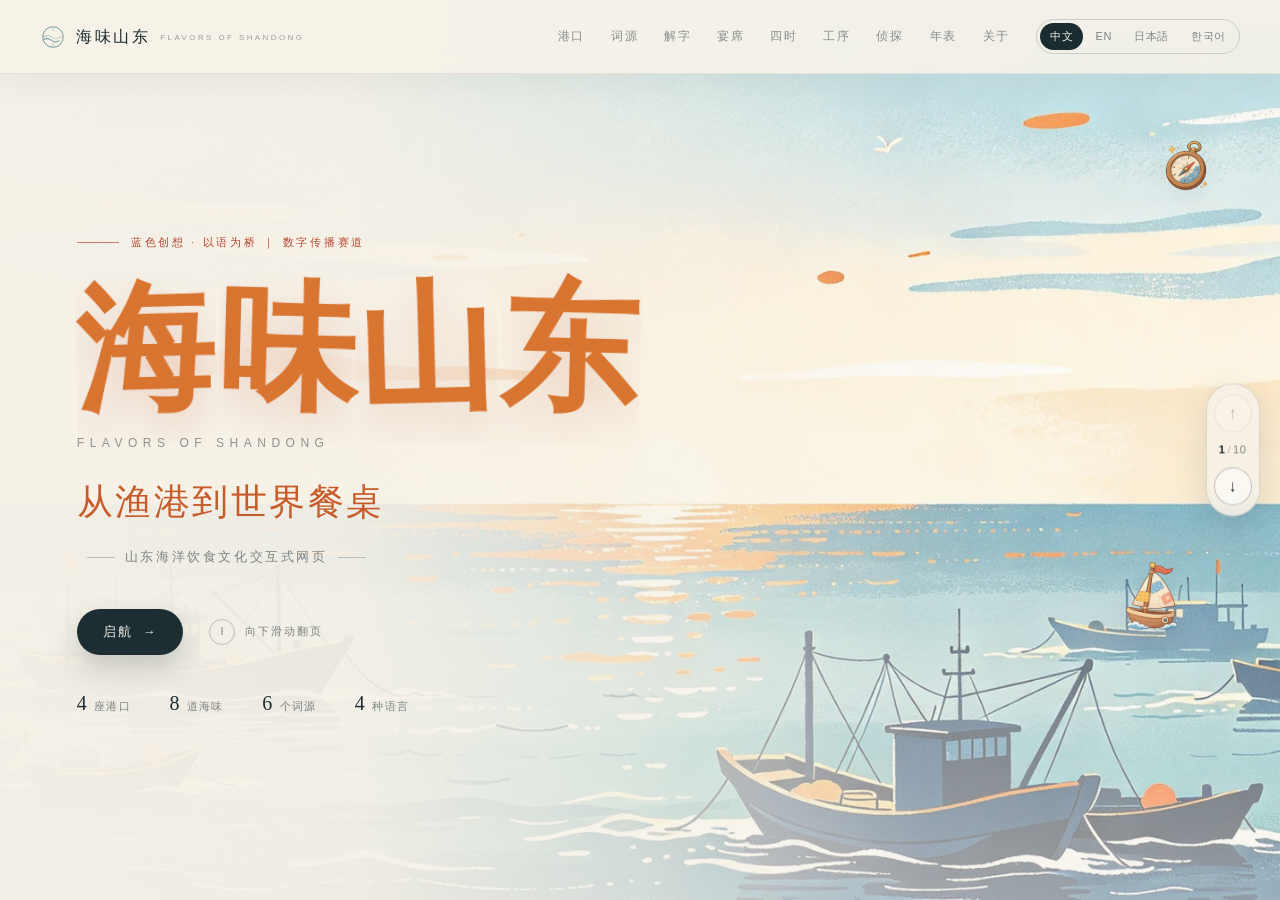
==== index.html @ 34a218e7 "v24：词源卡恢复翻面交互（移除详情弹窗）" ====
﻿<!DOCTYPE html>
<html lang="zh">
<head>
<meta charset="UTF-8">
<meta name="viewport" content="width=device-width, initial-scale=1.0">
<title>海味山东：从渔港到世界餐桌 · 蓝色创想</title>
<meta name="description" content="海味山东：从渔港到世界餐桌——山东海洋饮食文化的多语种交互叙事。蓝色创想·以语为桥 数字传播赛道作品。">
<meta name="theme-color" content="#f7f2e8">

<!-- ===== 社交分享卡片（OG） =====
     部署后把下面的占位网址（og:url / og:image / twitter:image / canonical）替换成实际网址（含 https://，结尾不要加斜杠）。
     可运行：powershell -ExecutionPolicy Bypass -File tools/set-site-url.ps1 https://你的域名
     未部署时保留占位符即可，不影响本地打开和页面运行。 -->
<meta property="og:type" content="website">
<meta property="og:site_name" content="海味山东 · 蓝色创想">
<meta property="og:title" content="海味山东：从渔港到世界餐桌">
<meta property="og:description" content="四座山东港口，八道山东海味，六个海边的词。以语为桥，点击翻页，听见同一片海在不同语言里的名字。">
<meta property="og:url" content="__SITE_URL__/">
<meta property="og:image" content="__SITE_URL__/preview/og-cover.jpg">
<meta property="og:image:type" content="image/jpeg">
<meta property="og:image:width" content="1200">
<meta property="og:image:height" content="630">
<meta property="og:image:alt" content="海味山东：从渔港到世界餐桌">
<meta property="og:locale" content="zh_CN">
<meta name="twitter:card" content="summary_large_image">
<meta name="twitter:title" content="海味山东：从渔港到世界餐桌">
<meta name="twitter:description" content="四座山东港口，八道山东海味，六个海边的词。以语为桥，点击翻页。">
<meta name="twitter:image" content="__SITE_URL__/preview/og-cover.jpg">
<link rel="canonical" href="__SITE_URL__/">

<link rel="icon" href="data:image/svg+xml,%3Csvg xmlns='http://www.w3.org/2000/svg' viewBox='0 0 64 64'%3E%3Crect width='64' height='64' rx='14' fill='%23071b26'/%3E%3Ccircle cx='32' cy='30' r='17' fill='none' stroke='%2379cfd6' stroke-width='1.5'/%3E%3Cpath d='M12 40c6-5 12-5 20 0s14 5 20 0' fill='none' stroke='%23e7f3f2' stroke-width='1.6'/%3E%3Ctext x='32' y='37' font-size='18' text-anchor='middle' fill='%23e7f3f2' font-family='serif'%3E海%3C/text%3E%3C/svg%3E">
<link rel="stylesheet" href="css/base.css">
<link rel="stylesheet" href="css/sections.css">
<link rel="stylesheet" href="css/deck.css">
<link rel="stylesheet" href="css/art.css">
<link rel="stylesheet" href="css/v10.css">
<link rel="stylesheet" href="css/v11.css">
<link rel="stylesheet" href="css/v12.css">
<link rel="stylesheet" href="css/v13.css">
<link rel="stylesheet" href="css/v14.css">
<link rel="stylesheet" href="css/v15.css">
<link rel="stylesheet" href="css/v19.css">
<link rel="stylesheet" href="css/v23.css">
</head>
<body class="deck">

<noscript><style>#bootLoader{display:none}</style></noscript>
<div class="boot-loader" id="bootLoader" role="status" aria-live="polite">
  <div class="boot-inner">
    <svg class="boot-mark" viewBox="0 0 48 48" aria-hidden="true">
      <circle cx="24" cy="24" r="19" fill="none" stroke="currentColor" stroke-width="1.2"/>
      <path d="M6 30c5-4 9-4 15 0s10 4 15 0" fill="none" stroke="currentColor" stroke-width="1.4"/>
      <path d="M6 24c5-4 9-4 15 0s10 4 15 0" fill="none" stroke="currentColor" stroke-width="1" opacity=".55"/>
      <path d="M24 8v5M24 35v5M8 24h5M35 24h5" stroke="currentColor" stroke-width="1" opacity=".6"/>
    </svg>
    <p class="boot-title">海味山东</p>
    <p class="boot-sub" data-i18n="loading">正在加载…</p>
    <div class="boot-bar"><i></i></div>
  </div>
</div>

<noscript>
  <div style="position:fixed;left:0;right:0;bottom:0;z-index:99999;padding:14px 20px;background:#0a2233;color:#e7f3f2;font:14px/1.6 sans-serif;text-align:center;">
    本作品含交互内容，请启用浏览器 JavaScript 后刷新页面。（海味山东 · 蓝色创想）
  </div>
</noscript>

<div class="grain" aria-hidden="true"></div>
<div class="progress"><i id="progressBar"></i></div>

<!-- v10：右侧翻页键 -->
<div class="pager" id="pager" aria-label="翻页">
  <button type="button" class="pager-btn" id="pgPrev" aria-label="上一页">↑</button>
  <span class="pager-num"><b id="pgNow">1</b><i>/</i><span id="pgTotal">10</span></span>
  <button type="button" class="pager-btn" id="pgNext" aria-label="下一页">↓</button>
</div>

<header class="nav" id="nav">
  <a class="nav-brand" href="#home" aria-label="海味山东">
    <svg class="nav-mark" viewBox="0 0 48 48" aria-hidden="true">
      <circle cx="24" cy="24" r="19" fill="none" stroke="currentColor" stroke-width="1.2"/>
      <path d="M6 30c5-4 9-4 15 0s10 4 15 0" fill="none" stroke="currentColor" stroke-width="1.4"/>
      <path d="M6 24c5-4 9-4 15 0s10 4 15 0" fill="none" stroke="currentColor" stroke-width="1" opacity=".55"/>
      <path d="M24 8v5M24 35v5M8 24h5M35 24h5" stroke="currentColor" stroke-width="1" opacity=".6"/>
    </svg>
    <span class="nav-brand-cn">海味山东</span>
    <span class="nav-brand-en">FLAVORS OF SHANDONG</span>
  </a>

  <nav class="nav-links" aria-label="章节导航">
    <a href="#ports" data-i18n="nav_ports"></a>
    <a href="#lexicon" data-i18n="nav_lex"></a>
    <a href="#glyph" data-i18n="nav_glyph"></a>
    <a href="#banquet" data-i18n="nav_banquet"></a>
    <a href="#tide" data-i18n="nav_tide"></a>
    <a href="#craft" data-i18n="nav_craft"></a>
    <a href="#quiz" data-i18n="nav_quiz"></a>
    <a href="#timeline" data-i18n="nav_time"></a>
    <a href="#about" data-i18n="nav_about"></a>
  </nav>

  <div class="lang" role="group" aria-label="Language">
    <button type="button" data-lang="zh" class="on">中文</button>
    <button type="button" data-lang="en">EN</button>
    <button type="button" data-lang="ja">日本語</button>
    <button type="button" data-lang="ko">한국어</button>
  </div>
</header>

<div class="deck" id="deck">
<main>

  <!-- ============ 首屏 ============ -->
    <!-- ============ 首屏 · 主视觉海报（调色1） ============ -->
    <!-- ============ 首屏 · 满屏主视觉 ============ -->
  <section class="hero hero-v14" id="home">
    <div class="hero-v14-bg" aria-hidden="true"></div>
    <div class="hero-v14-shade" aria-hidden="true"></div>
    <div class="hero-v14-inner">
      <p class="hero-eyebrow"><i></i><span data-i18n="hero_eyebrow"></span></p>
      <h1 class="hero-title">
        <span class="ht-cn">海味山东</span>
        <span class="ht-en">FLAVORS&nbsp;OF&nbsp;SHANDONG</span>
      </h1>
      <p class="hero-sub" data-i18n="hero_sub"></p>
      <p class="hero-poster-tag" data-i18n="hero_poster_tag"></p>
      <div class="hero-actions">
        <a class="poster-cta" href="#ports"><span data-i18n="hero_btn1"></span><em>→</em></a>
        <p class="poster-hint"><i></i><span data-i18n="scroll_hint"></span></p>
      </div>
      <ul class="poster-stats" aria-label="作品数据">
        <li><b>4</b><span data-i18n="hero_stat_1"></span></li>
        <li><b>8</b><span data-i18n="hero_stat_2"></span></li>
        <li><b>6</b><span data-i18n="hero_stat_3"></span></li>
        <li><b>4</b><span data-i18n="hero_stat_4"></span></li>
      </ul>
    </div>
  </section>

<!-- ============ 壹 · 港口 ============ -->
  <section class="section sec-paper" id="ports">
    <div class="wrap">
      <header class="sec-head reveal">
        <div class="sec-no">壹</div>
        <div class="sec-kicker" data-i18n="s1_kicker"></div>
        <h2 class="sec-title" data-i18n="s1_title"></h2>
        <p class="sec-lead" data-i18n="s1_lead"></p>
      </header>

      <div class="port-layout">
        <div class="map-card reveal">
          <div class="map-frame">
<svg class="map map-v13" viewBox="0 0 760 496" role="img" aria-label="山东省与四个港口城市示意图">
  <defs>
    <linearGradient id="seaFill13" x1="0" y1="0" x2="1" y2="1">
      <stop offset="0" stop-color="#eaf2ee"/><stop offset=".55" stop-color="#e2ede9"/><stop offset="1" stop-color="#d8e7e2"/>
    </linearGradient>
    <pattern id="seaGrid13" width="42" height="42" patternUnits="userSpaceOnUse">
      <path d="M42 0H0V42" fill="none" stroke="#2f6f74" stroke-width=".5" stroke-opacity=".10"/>
    </pattern>
  </defs>
  <rect width="760" height="496" fill="url(#seaFill13)"/>
  <rect width="760" height="496" fill="url(#seaGrid13)"/>
  <g class="map-land">
    <path d="M177.5,248.8 173.6,253.2 171.8,256.9 168.6,256.9 167.9,258.7 164.7,259.0 157.1,262.9 153.2,269.9 148.3,275.4 152.4,282.6 152.4,290.1 154.5,291.5 155.1,291.5 156.0,289.1 158.5,288.2 160.5,285.4 162.9,284.8 165.0,287.3 166.7,287.4 167.3,290.6 168.6,289.7 168.9,288.5 176.2,286.6 177.5,283.6 179.3,282.7 179.5,281.6 178.6,279.9 177.2,279.3 175.6,279.7 175.8,278.6 173.9,279.1 175.6,276.0 174.2,275.0 173.4,273.2 171.6,272.8 170.8,270.8 172.1,269.2 171.9,268.4 173.8,267.9 174.4,266.4 175.6,266.2 176.6,267.3 178.0,267.0 178.6,265.5 180.0,265.3 180.7,266.2 183.2,262.1 185.3,261.5 186.8,261.6 189.3,263.8 192.4,263.5 198.1,259.8 203.4,261.7 205.7,260.9 205.7,262.3 206.8,263.3 207.3,265.2 208.9,266.2 212.3,264.5 212.7,265.4 214.9,265.7 216.6,267.5 219.1,266.3 219.1,265.0 221.3,264.6 221.6,263.7 225.6,261.5 226.9,255.9 231.3,257.1 231.8,255.9 235.2,255.1 235.3,252.9 237.9,249.2 240.9,248.1 241.6,245.6 244.0,244.0 245.1,241.2 246.8,241.6 246.8,242.2 250.4,242.6 249.8,246.9 250.9,252.3 254.2,256.8 253.5,259.4 254.2,262.8 255.1,263.0 254.8,264.9 256.6,264.7 256.9,267.5 254.7,268.2 254.7,269.8 256.5,271.2 257.9,270.0 259.6,270.4 260.1,272.1 259.0,273.4 260.9,275.8 262.2,275.5 263.3,277.0 262.3,278.1 261.6,277.5 260.7,278.1 259.6,281.4 261.1,281.8 259.6,284.6 260.0,285.1 262.0,284.9 263.1,283.6 265.0,283.9 267.6,282.4 268.8,283.0 270.0,286.1 273.7,286.5 278.7,289.4 281.7,289.1 284.5,290.7 285.0,291.7 286.5,290.9 287.9,292.8 287.3,293.7 288.3,296.1 290.1,295.5 290.2,294.2 291.3,293.3 297.8,294.2 300.4,292.7 302.2,292.7 304.3,295.4 305.5,295.4 304.9,293.0 305.4,292.9 305.2,290.2 303.9,289.1 304.2,288.1 305.4,287.9 304.7,286.9 305.8,284.8 305.2,283.7 303.8,284.4 302.8,282.6 303.1,281.8 301.5,277.8 302.5,276.6 301.2,275.6 302.2,272.3 302.9,272.0 303.5,272.8 304.9,271.5 306.3,271.9 307.1,270.8 306.7,269.6 307.6,264.7 303.9,264.3 303.3,263.7 303.7,263.0 302.6,259.1 304.0,256.5 302.3,255.1 301.1,255.2 300.3,256.7 300.5,254.4 300.0,253.6 299.3,254.7 299.1,253.1 297.2,251.0 296.8,248.3 294.5,247.8 294.8,244.9 291.7,246.1 291.5,245.3 290.5,245.9 289.9,245.1 287.7,244.7 288.6,241.9 287.1,240.9 287.9,240.2 287.7,238.9 285.9,237.9 288.7,237.0 286.5,235.5 286.3,233.9 284.8,233.1 284.6,231.7 282.1,230.6 283.3,229.2 284.1,229.6 283.3,227.8 284.0,227.1 282.5,227.2 281.8,226.6 284.0,225.9 283.5,221.3 282.5,221.1 282.2,219.5 282.8,217.4 284.1,216.8 284.3,215.2 286.3,213.4 286.0,212.4 287.0,210.2 284.9,209.4 282.3,209.6 280.6,206.3 277.9,203.8 274.3,201.9 271.8,198.5 272.1,193.6 270.7,191.2 267.6,189.4 268.0,188.2 269.1,189.1 270.3,187.8 270.4,186.1 268.9,185.6 269.5,184.9 268.9,183.9 267.8,184.0 266.2,186.5 265.3,185.1 263.9,184.7 262.3,185.2 262.4,186.0 254.5,187.0 253.3,186.5 252.1,182.1 247.8,179.2 247.6,178.1 249.5,176.2 249.5,173.1 252.1,173.7 256.2,171.4 259.1,170.9 260.8,169.0 258.6,160.5 255.5,155.9 256.1,154.2 258.0,154.1 257.5,153.7 258.1,152.5 259.3,153.0 256.1,144.8 256.6,141.6 256.0,141.1 256.7,139.9 251.7,135.1 252.6,131.6 251.1,129.9 247.0,130.3 245.8,129.6 246.9,128.7 244.7,127.6 244.9,126.7 247.3,125.8 247.8,124.4 246.9,123.4 245.0,123.1 243.8,120.5 240.6,120.5 237.0,125.8 231.2,127.1 230.2,126.1 228.8,126.7 227.8,127.8 228.2,130.5 227.0,131.8 222.3,131.7 221.6,130.8 220.5,131.7 219.9,133.5 220.6,135.2 218.8,138.4 219.7,140.4 217.7,142.4 217.6,143.2 219.0,148.9 222.4,151.1 221.6,151.3 222.7,154.3 220.9,157.0 222.3,157.9 222.2,159.3 224.1,159.6 224.6,160.7 224.5,162.7 223.5,163.2 224.3,165.9 223.2,166.2 222.9,167.6 219.3,167.7 211.5,170.9 212.3,175.7 214.2,177.4 210.4,179.4 209.0,181.3 207.4,181.6 209.6,184.1 209.5,185.8 212.8,186.2 213.0,189.0 211.8,189.0 215.0,191.1 215.4,199.5 214.1,199.9 212.9,199.2 212.7,201.7 208.5,200.6 208.1,201.6 208.6,203.1 207.2,203.0 206.6,206.9 207.1,209.0 208.2,209.1 208.5,210.6 206.2,212.3 203.4,213.0 200.9,215.0 200.6,216.4 198.8,216.8 198.5,220.2 197.2,221.2 196.9,223.4 192.7,226.1 190.9,226.2 191.0,228.1 189.9,229.3 188.0,229.6 187.7,232.4 186.6,233.5 185.1,233.4 183.1,236.2 184.8,237.5 184.6,238.8 182.6,239.0 181.8,240.1 183.6,241.5 184.2,246.6 181.6,248.0Z"/>
    <path d="M569.9,225.7 564.1,228.3 560.9,225.4 558.5,224.3 557.0,224.7 556.1,226.4 556.5,227.3 550.5,230.0 551.2,224.1 552.3,224.1 552.6,221.7 551.5,220.8 551.8,219.9 550.9,219.6 549.6,220.3 549.4,219.0 550.0,218.8 548.6,216.9 546.1,216.4 545.8,215.9 546.8,214.8 545.6,211.7 542.2,210.7 541.7,208.0 543.0,206.8 543.8,204.0 547.2,203.8 548.2,201.0 546.1,200.0 546.7,198.4 545.2,197.7 545.0,195.3 549.2,194.0 549.2,192.1 546.4,191.6 544.8,189.9 544.4,187.4 543.5,186.1 544.9,181.7 545.5,181.4 546.5,182.6 547.7,181.4 547.2,180.1 548.4,178.8 547.6,176.2 545.9,176.0 545.7,174.9 544.4,176.3 542.5,176.9 541.0,175.4 542.3,168.7 541.8,166.9 539.5,164.5 538.6,164.6 537.3,167.1 534.6,168.4 532.5,167.6 532.4,168.2 529.5,168.7 529.7,170.7 526.1,169.6 524.2,172.8 522.6,168.8 521.6,169.4 519.7,167.9 520.0,166.7 518.0,166.6 516.5,168.5 513.9,167.2 513.3,171.3 512.5,171.6 512.1,175.1 511.1,177.2 508.2,177.6 507.0,180.0 505.4,179.8 505.0,179.0 501.6,179.9 496.9,179.3 495.6,181.8 490.6,179.5 490.2,180.3 488.9,180.0 485.4,182.3 478.8,181.3 476.0,181.6 474.6,180.0 471.6,180.8 471.4,182.0 467.9,182.9 466.6,180.8 463.4,181.7 458.6,179.7 456.8,180.0 454.4,187.2 455.9,190.6 455.7,197.9 453.0,203.7 451.4,203.4 450.4,204.4 449.8,206.6 450.0,210.8 451.1,212.9 454.1,214.4 458.2,222.7 463.4,226.3 465.1,226.8 467.8,229.3 467.5,231.3 469.4,230.3 476.6,233.8 484.9,235.5 485.4,239.0 486.6,238.9 486.6,237.2 489.8,235.9 492.2,238.0 493.3,237.4 492.8,239.7 493.4,240.2 492.8,241.0 493.5,242.1 493.5,243.7 492.1,244.6 491.8,244.1 487.8,244.5 486.4,247.5 485.6,247.6 485.7,249.4 487.0,250.4 487.4,251.5 483.7,251.9 482.5,259.0 479.1,260.9 477.2,263.5 476.8,265.8 476.0,265.9 476.0,267.4 474.9,268.7 475.9,271.1 476.8,271.2 476.2,272.5 477.0,274.6 476.1,275.7 473.4,275.6 469.4,277.1 467.2,275.2 462.4,274.9 460.6,280.3 459.9,280.7 461.1,283.6 458.8,284.7 459.0,287.4 462.8,287.8 464.6,289.0 465.4,288.8 466.6,290.0 465.6,291.8 463.3,293.6 464.0,295.0 463.6,297.0 465.2,301.3 465.1,303.6 466.5,303.2 468.4,310.4 467.0,310.2 467.3,311.1 466.7,311.5 465.4,310.3 463.8,310.6 462.8,312.7 460.4,312.4 458.6,313.7 458.0,315.7 457.0,316.1 456.7,317.6 457.5,318.7 457.0,320.1 455.6,320.5 455.2,322.8 456.4,323.4 458.4,326.3 458.2,327.3 453.8,327.4 450.9,325.7 449.3,326.1 449.1,325.3 448.4,326.1 448.1,329.0 449.4,331.6 448.4,338.2 450.1,339.3 450.3,341.2 451.9,340.8 453.9,341.5 455.2,339.9 456.0,341.1 456.8,340.9 457.3,339.3 460.6,341.2 463.4,341.1 466.7,338.2 469.7,338.0 469.8,341.2 470.7,342.4 472.3,341.7 472.9,342.6 474.2,342.0 473.5,340.7 474.4,338.9 473.5,338.2 476.4,334.8 477.0,337.9 478.2,337.3 480.4,339.0 481.2,338.7 482.8,336.7 485.6,335.8 485.8,334.3 484.4,333.2 484.2,331.6 485.4,329.1 488.1,327.3 487.8,325.4 486.0,325.5 485.1,324.5 485.5,322.2 486.6,321.6 488.7,322.1 489.6,323.2 489.4,324.1 491.1,325.4 490.7,327.0 492.5,326.5 493.4,327.3 496.9,319.5 495.4,316.8 495.7,314.7 498.1,309.5 499.6,307.9 500.0,308.5 503.2,307.6 503.8,305.5 505.4,305.2 505.3,304.1 505.8,305.4 506.7,305.2 508.7,302.1 511.3,300.9 511.6,301.9 510.1,302.4 508.1,305.8 507.8,307.5 510.8,307.2 511.5,304.3 514.8,300.9 515.3,299.6 520.2,298.2 521.2,294.8 520.6,293.4 518.9,293.0 517.4,294.5 517.8,295.4 517.1,295.7 516.6,294.9 515.6,297.2 515.0,297.0 515.1,295.9 516.6,293.4 515.8,292.2 510.5,295.5 513.8,291.5 513.4,289.9 514.3,289.6 514.4,288.2 508.9,287.5 506.2,284.3 503.0,283.4 502.3,280.6 504.1,280.4 505.4,278.8 505.2,275.4 508.9,272.0 512.2,271.1 512.8,273.4 513.8,273.6 514.7,272.5 516.2,272.6 516.4,274.4 517.6,274.0 518.0,274.8 519.0,274.0 520.7,274.1 520.9,272.8 519.6,272.0 519.1,270.3 521.6,268.8 525.1,272.4 526.1,274.9 525.0,275.3 522.1,282.4 521.3,282.8 520.8,285.1 518.8,288.2 518.5,289.7 519.5,289.9 519.4,289.1 520.5,289.3 521.2,288.3 522.0,288.3 522.0,289.2 523.6,289.2 523.2,290.0 525.0,289.5 525.7,290.3 526.1,289.0 527.9,288.3 527.7,289.2 529.2,289.2 532.7,287.9 536.1,284.7 537.8,285.3 542.3,284.6 542.7,284.0 542.3,282.6 544.1,283.0 544.7,282.1 545.3,282.4 545.2,283.3 547.1,283.5 548.2,281.7 550.0,282.2 553.7,280.4 555.8,281.0 557.3,280.7 558.0,279.8 557.7,279.0 556.7,279.2 556.0,277.1 556.8,277.0 556.9,276.4 555.9,276.0 555.9,272.0 554.5,268.0 555.3,266.6 554.9,263.5 552.5,264.0 552.1,263.4 553.1,261.4 553.1,260.1 552.2,258.6 552.8,257.5 555.5,258.2 556.9,257.8 559.7,258.4 560.3,257.9 558.6,254.3 556.2,253.1 555.7,250.9 557.2,248.8 558.6,248.2 559.6,246.1 561.7,245.9 561.6,242.7 567.9,242.2 569.2,243.3 568.8,245.6 570.7,247.0 570.7,248.4 570.0,249.1 570.3,251.9 572.1,252.8 571.9,253.5 574.1,252.5 573.7,251.0 574.7,249.1 576.1,247.7 577.0,248.7 577.6,247.4 576.2,246.9 575.2,244.6 576.3,243.5 578.7,244.2 580.2,242.5 580.6,241.0 579.4,239.7 579.4,237.6 582.0,233.3 580.1,231.3 576.6,230.3 575.6,230.7 573.8,229.5 573.1,227.0 571.3,226.5Z"/>
    <path d="M545.7,284.2 545.2,284.7 546.6,284.8 545.9,283.8Z"/>
    <path d="M582.6,248.3 580.8,246.2 578.9,247.4 579.0,248.1 581.9,247.8Z"/>
    <path d="M506.9,321.4 506.8,323.7 508.2,324.1 509.5,323.3 510.0,322.3 508.8,318.8 508.1,319.1Z"/>
    <path d="M309.0,300.9 311.9,300.7 313.0,297.9 315.4,295.8 316.1,294.0 316.9,294.0 317.2,293.0 317.7,293.6 318.5,293.3 318.8,292.3 320.0,291.6 322.1,291.6 322.4,292.3 326.3,293.1 328.0,294.4 328.8,297.4 327.7,297.9 329.2,300.0 331.6,300.9 331.6,301.8 333.5,303.4 336.8,302.0 337.7,300.8 339.2,301.0 342.2,299.9 342.9,298.3 344.9,297.8 345.3,296.4 347.9,296.0 349.3,298.4 351.9,300.3 353.0,299.4 356.1,298.8 354.4,296.3 354.9,295.5 354.4,294.3 352.9,292.4 353.4,291.5 357.1,292.1 357.7,290.1 357.1,287.3 356.3,286.5 355.3,287.4 353.8,286.6 353.7,281.6 354.9,280.7 352.2,279.1 351.7,280.1 350.8,279.1 350.2,280.1 347.7,280.6 346.7,280.2 346.7,276.6 345.4,275.3 344.2,272.1 344.9,271.6 345.3,268.0 342.0,265.2 338.8,266.8 338.0,266.5 338.7,264.9 339.0,262.4 338.3,261.6 338.8,260.6 337.7,258.7 336.6,258.2 337.4,256.8 334.6,256.6 331.9,252.4 331.5,251.0 333.0,249.6 332.8,248.5 330.8,248.9 330.5,248.2 331.2,246.1 330.7,244.0 331.3,243.4 329.7,240.9 329.9,238.8 329.2,238.1 329.2,235.5 330.2,234.8 327.5,233.2 326.2,229.0 326.5,227.8 329.6,224.7 328.2,222.7 329.7,221.6 330.2,219.8 331.0,220.3 330.7,219.3 329.7,219.4 329.8,217.9 330.8,216.4 332.4,216.8 330.8,216.0 331.7,214.3 330.8,213.7 331.4,212.7 333.2,212.1 335.3,213.5 335.9,213.1 334.8,210.7 335.5,209.7 337.2,209.6 337.2,206.9 339.0,206.7 339.3,207.7 342.0,208.0 345.4,205.4 348.3,204.8 350.0,203.3 349.7,200.0 351.1,200.1 351.4,197.8 352.1,198.2 352.0,199.1 353.9,198.4 353.8,197.5 352.4,197.4 354.0,195.3 354.1,192.9 353.3,192.4 355.3,190.2 355.1,188.2 346.8,188.1 346.7,187.3 345.3,187.2 345.1,184.5 342.1,184.5 341.4,186.1 339.6,185.6 339.4,184.5 336.9,185.0 336.6,182.0 334.8,180.8 332.9,181.2 332.6,183.2 331.5,183.2 331.1,184.4 329.1,185.8 327.8,185.3 327.6,184.1 324.7,183.6 324.7,182.9 323.8,182.9 324.0,181.5 322.7,180.9 322.2,178.6 324.3,174.1 322.4,174.1 321.9,171.2 320.6,170.1 320.2,170.8 315.8,172.1 314.2,170.3 314.2,169.5 315.2,169.4 317.3,167.8 315.5,164.3 315.7,163.0 316.8,162.1 316.5,161.3 317.6,160.4 316.8,158.2 315.9,157.6 314.4,158.1 314.2,156.8 312.1,156.2 311.8,157.5 311.0,157.8 308.6,157.5 308.3,156.6 307.6,156.8 308.3,154.3 309.7,153.4 309.2,151.6 306.7,150.5 305.2,151.6 304.7,149.5 301.7,151.3 299.9,151.6 298.9,150.3 295.3,149.2 289.4,153.6 282.1,152.1 279.0,150.2 276.3,153.3 274.9,157.2 273.4,158.4 272.3,163.3 269.1,164.8 269.7,167.4 271.2,167.7 271.4,168.5 270.6,169.0 271.3,171.4 272.7,171.9 275.3,171.3 280.3,173.2 286.3,174.2 291.8,173.5 296.1,174.0 295.6,178.6 297.8,178.9 298.2,183.2 301.5,183.7 302.1,186.9 304.2,189.0 304.1,191.2 304.9,189.6 305.4,190.9 306.5,190.4 306.4,191.8 304.6,192.8 304.6,193.9 303.6,194.1 302.5,196.4 300.2,196.2 300.1,197.0 298.6,197.4 297.8,196.8 294.3,198.0 294.7,200.2 293.8,201.5 293.2,205.7 294.0,205.7 294.1,207.1 295.5,206.9 296.6,210.0 294.8,210.7 294.2,208.6 291.1,214.9 289.8,216.3 284.3,216.0 282.8,217.4 282.2,219.5 282.5,221.1 283.5,221.3 284.0,225.9 281.8,226.6 282.5,227.2 284.0,227.1 283.3,227.8 284.1,229.6 283.3,229.2 282.1,230.6 284.6,231.7 284.8,233.1 286.3,233.9 286.5,235.5 288.7,237.0 285.9,237.9 287.7,238.9 287.9,240.2 287.1,240.9 288.6,241.9 287.7,244.7 289.9,245.1 290.5,245.9 291.5,245.3 291.7,246.1 294.8,244.9 294.5,247.8 296.8,248.3 297.2,251.0 299.1,253.1 299.3,254.7 300.0,253.6 300.5,254.4 300.3,256.7 301.1,255.2 302.3,255.1 304.0,256.5 302.6,259.1 303.7,263.0 303.3,263.7 303.9,264.3 307.6,264.7 306.7,269.6 307.1,270.8 306.3,271.9 304.9,271.5 303.5,272.8 302.9,272.0 302.2,272.3 301.2,275.6 302.5,276.6 301.5,277.8 303.1,281.8 302.8,282.6 303.8,284.4 305.2,283.7 305.8,284.8 304.7,286.9 305.4,287.9 304.2,288.1 303.9,289.1 305.2,290.2 305.4,292.9 304.9,293.0 305.5,295.4 304.3,295.4 304.3,297.1 305.8,299.7 307.4,298.4 309.3,298.2 308.6,299.9Z"/>
    <path d="M254.6,454.2 255.5,454.8 255.7,457.3 257.5,458.4 257.8,459.7 258.9,460.3 261.3,464.2 263.2,464.5 263.3,466.2 263.8,465.5 267.9,466.1 268.8,465.2 270.8,466.6 272.8,466.6 274.4,463.5 276.2,463.8 278.9,462.4 281.0,459.2 281.3,457.2 291.9,460.4 291.2,457.1 291.6,449.0 291.2,445.7 292.3,446.3 294.1,442.1 294.6,433.6 291.7,432.7 290.4,431.4 289.7,429.1 291.7,428.0 292.1,425.8 288.4,423.8 286.5,421.0 285.3,420.7 282.5,415.9 284.9,411.6 284.4,410.5 285.2,406.1 286.7,404.5 286.0,403.5 283.1,403.5 283.3,401.2 278.7,398.4 278.2,396.7 273.6,391.9 272.1,388.7 270.8,388.2 268.8,389.0 267.0,386.5 266.9,384.6 265.1,384.8 262.7,382.2 259.7,381.2 259.8,379.5 255.9,375.4 255.3,372.8 251.6,371.5 247.8,371.3 247.0,372.1 247.2,375.1 246.7,374.1 245.3,373.6 242.7,374.9 243.4,377.9 239.0,377.5 237.5,378.2 237.0,379.4 228.4,382.3 224.8,381.6 221.5,382.3 215.4,387.2 213.2,387.8 212.1,386.7 211.0,387.1 209.6,385.2 207.6,386.0 206.6,387.8 205.5,388.2 203.6,386.4 201.6,387.2 201.8,389.2 205.0,395.4 206.4,396.8 208.7,396.5 209.8,399.3 208.0,400.5 209.8,400.3 210.4,401.8 214.4,404.7 214.7,407.7 213.6,409.7 215.8,412.4 217.9,413.8 220.5,413.4 222.3,413.9 222.6,415.3 224.4,414.7 225.6,415.3 226.4,414.2 228.3,414.0 228.9,417.6 229.9,417.7 230.3,422.2 233.1,425.4 236.6,427.4 233.7,431.2 236.3,431.4 239.3,435.3 240.4,435.2 240.9,437.0 242.0,438.0 243.6,437.4 244.3,438.6 247.2,438.4 249.4,441.2 248.9,442.8 251.4,444.6 251.1,445.5 252.3,445.8 253.2,448.9 253.9,448.3 256.3,448.8 254.8,452.8Z"/>
    <path d="M332.4,49.9 330.8,52.8 332.4,54.7 331.5,57.0 330.7,57.4 330.8,62.3 348.3,60.5 348.3,63.7 330.4,66.5 330.9,68.2 330.2,68.7 330.4,71.3 329.5,71.8 329.7,72.5 330.5,72.4 330.6,75.5 331.2,75.6 332.2,78.7 331.8,81.8 332.7,83.0 332.6,81.5 333.6,84.6 337.5,81.6 338.6,82.6 339.9,82.2 341.0,85.4 340.5,86.0 341.6,86.0 341.5,86.9 342.5,87.3 342.1,88.1 343.0,90.7 341.8,90.8 341.1,92.7 341.1,93.9 342.2,94.6 342.3,95.5 341.2,95.9 340.8,97.9 339.0,98.0 339.1,99.8 337.8,103.2 336.8,103.8 336.0,105.6 333.8,106.5 331.8,106.4 328.3,105.0 326.2,106.2 325.7,107.7 325.1,107.7 324.9,109.3 324.1,109.6 323.6,113.5 322.3,113.9 321.7,115.3 322.7,116.1 322.3,117.6 325.8,117.0 326.1,117.7 325.8,118.9 322.5,122.4 322.3,124.7 320.3,128.5 321.4,129.0 320.5,131.2 323.7,131.4 325.0,133.9 324.7,136.9 323.2,136.6 322.4,137.5 322.9,138.5 324.1,138.4 324.3,139.9 329.8,137.5 330.3,139.5 332.4,139.5 332.4,138.5 333.6,138.2 333.9,139.9 336.1,140.1 336.6,140.5 336.2,141.2 338.8,141.2 338.8,145.6 339.7,146.5 339.7,147.6 341.2,147.8 341.2,148.7 342.4,148.7 343.6,149.6 343.1,150.3 343.9,150.3 344.3,152.0 343.6,152.0 342.9,153.6 342.0,153.7 341.6,154.9 343.2,157.5 344.3,158.0 345.4,161.2 344.7,161.5 344.4,163.9 341.1,166.5 341.9,169.9 340.9,169.8 340.4,172.2 340.8,175.4 339.6,176.3 339.7,177.5 336.5,180.5 336.3,181.6 336.9,185.0 339.4,184.5 339.6,185.6 341.4,186.1 342.1,184.5 345.1,184.5 345.3,187.2 346.7,187.3 346.8,188.1 352.6,187.8 353.5,186.5 355.9,187.1 355.9,187.9 360.6,188.6 361.1,187.7 360.5,181.5 361.5,182.2 362.9,182.1 361.6,181.7 362.1,181.1 363.8,181.4 363.2,180.6 363.7,179.6 359.8,178.9 359.7,177.2 361.1,176.8 361.2,174.3 363.9,173.7 365.7,174.4 370.7,172.2 371.4,165.1 369.6,164.5 369.2,162.8 368.9,163.3 367.8,162.9 367.8,162.0 369.2,159.9 370.2,160.1 372.1,155.4 381.0,149.5 388.2,148.0 404.8,146.7 401.3,145.1 400.0,142.7 399.9,139.7 402.4,138.5 401.5,137.7 399.6,138.3 399.1,137.8 396.0,124.6 395.7,121.2 398.7,113.4 400.2,110.4 403.4,108.0 407.2,108.0 415.2,106.4 422.7,106.8 425.1,105.8 426.8,102.1 429.4,89.1 428.9,84.5 427.8,81.7 425.2,80.3 423.1,80.7 420.6,85.3 415.9,87.5 413.6,86.5 411.3,75.7 401.6,67.5 398.8,55.7 394.9,51.9 390.0,49.3 380.9,48.5 367.1,50.6 365.4,51.7 364.5,57.5 360.4,60.2 358.8,59.3 356.0,53.4 354.1,52.4 351.0,52.2 349.4,54.3 348.4,54.2 346.9,52.6 342.9,52.6 335.0,50.6Z"/>
    <path d="M347.4,60.5 330.8,62.3 330.4,66.5 347.2,63.6Z"/>
    <path d="M453.8,167.0 453.0,170.1 453.7,171.6 452.2,173.4 452.6,174.9 457.1,177.7 456.8,180.0 458.6,179.7 463.4,181.7 466.6,180.8 467.9,182.9 471.4,182.0 471.6,180.8 474.6,180.0 476.0,181.6 478.8,181.3 485.4,182.3 488.9,180.0 490.2,180.3 490.6,179.5 495.6,181.8 496.9,179.3 501.6,179.9 505.0,179.0 505.4,179.8 507.0,180.0 508.2,177.6 511.1,177.2 512.1,175.1 512.5,171.6 513.3,171.3 513.9,167.2 516.5,168.5 518.0,166.6 520.0,166.7 519.7,167.9 521.6,169.4 522.6,168.8 524.2,172.8 526.1,169.6 529.7,170.7 529.5,168.7 532.4,168.2 532.5,167.6 534.6,168.4 537.3,167.1 538.6,164.6 539.5,164.5 541.8,166.9 542.3,168.7 541.0,175.4 542.5,176.9 544.4,176.3 545.7,174.9 545.9,176.0 547.6,176.2 548.4,178.8 547.2,180.1 547.7,181.4 546.5,182.6 545.5,181.4 544.9,181.7 543.5,186.1 544.4,187.4 544.8,189.9 546.4,191.6 549.2,192.1 549.2,194.0 545.0,195.3 545.2,197.7 546.7,198.4 546.1,200.0 548.2,201.0 547.2,203.8 543.8,204.0 543.0,206.8 541.7,208.0 542.2,210.7 545.6,211.7 546.8,214.8 545.8,215.9 546.1,216.4 548.6,216.9 550.0,218.8 549.4,219.0 549.6,220.3 550.9,219.6 551.8,219.9 551.5,220.8 552.6,221.7 552.3,224.1 551.2,224.1 550.5,230.0 556.5,227.3 556.1,226.4 557.0,224.7 558.5,224.3 560.9,225.4 564.1,228.3 569.9,225.7 569.6,225.0 572.8,224.0 576.8,225.5 577.1,228.3 579.5,229.8 586.2,230.2 590.7,226.3 598.3,221.3 601.3,221.1 603.7,219.0 606.5,219.0 609.6,215.8 616.2,214.3 617.7,215.8 619.5,215.9 621.0,214.1 620.4,212.7 619.2,212.5 619.5,211.4 621.2,210.3 625.0,209.8 627.2,207.7 624.6,205.5 619.6,205.0 619.7,203.9 617.6,199.7 616.5,199.7 616.1,198.4 616.7,196.2 618.7,195.6 616.8,193.3 616.5,190.5 611.7,192.4 611.3,190.9 607.6,190.0 606.2,186.9 604.9,186.5 603.9,183.1 600.2,182.2 600.1,179.7 601.3,179.3 600.7,178.1 601.0,173.3 605.7,171.0 607.4,168.1 611.5,165.3 613.4,167.0 614.7,167.1 616.2,165.5 616.7,166.8 615.6,167.1 617.3,168.9 617.9,168.3 618.5,168.8 619.2,170.3 622.5,170.1 624.4,167.5 629.1,169.6 636.5,169.4 637.3,168.2 637.4,165.1 639.4,167.2 641.8,165.6 643.2,167.6 644.3,167.8 644.6,168.9 646.4,166.3 645.9,165.3 646.8,165.4 647.3,167.2 650.5,167.2 650.8,166.0 651.7,166.1 653.6,162.0 652.9,161.2 652.3,161.9 651.9,161.4 652.9,161.1 652.8,159.6 653.7,159.1 653.0,156.6 652.4,157.3 652.5,156.4 651.8,156.0 651.8,153.9 654.2,153.2 656.0,146.8 657.9,147.2 662.4,143.0 662.9,139.3 666.4,135.7 668.7,129.7 667.8,127.4 651.7,128.0 644.3,127.3 643.2,125.1 641.3,125.1 636.1,128.8 635.7,131.0 635.1,131.1 632.5,129.9 632.1,128.6 630.5,128.7 627.3,127.2 625.5,125.0 625.5,121.7 620.1,117.6 619.7,114.0 618.7,113.8 619.1,113.1 622.5,113.9 623.6,113.2 618.8,109.6 615.4,108.7 614.9,109.6 616.2,110.9 616.5,112.7 611.4,114.8 603.2,114.7 599.0,112.7 597.2,110.5 598.3,107.5 597.8,106.2 596.6,105.7 598.1,101.4 597.1,99.0 592.3,98.7 590.4,99.2 589.8,98.4 589.4,99.3 587.0,99.1 583.2,94.5 581.3,94.1 578.4,91.4 578.7,88.2 577.7,87.2 576.4,87.5 574.5,87.0 573.6,85.9 571.3,85.9 568.3,87.2 566.4,87.2 561.9,86.3 561.1,85.4 559.2,85.9 552.3,90.5 550.2,90.2 549.1,90.8 545.3,94.3 540.5,94.7 539.6,95.4 535.4,94.6 533.2,95.0 532.3,96.5 526.0,101.5 523.5,102.1 513.1,102.0 512.1,102.8 512.5,104.5 514.7,106.1 516.9,106.1 517.3,106.9 516.6,109.5 511.5,110.9 512.2,112.4 511.4,114.1 514.9,117.8 512.6,120.5 510.6,121.5 510.1,122.8 505.5,126.4 500.2,128.3 498.3,130.1 493.5,130.9 491.1,132.8 487.8,133.5 486.7,136.5 485.7,137.3 478.1,138.4 477.6,142.3 479.0,144.2 481.7,146.0 482.2,148.0 481.6,149.4 482.9,150.1 482.5,151.4 479.7,151.5 479.5,152.6 482.0,152.7 481.2,154.1 476.2,156.4 474.9,159.1 468.7,166.3 467.3,165.2 463.8,165.1 463.8,163.7 463.1,163.5 458.6,165.3Z"/>
    <path d="M629.9,118.3 631.6,117.1 631.0,116.8 629.8,117.8Z"/>
    <path d="M558.9,72.8 558.2,72.9 558.2,74.6 558.9,74.6 558.5,75.4 559.1,75.8 558.2,76.2 561.7,79.3 562.2,75.6 559.6,71.8Z"/>
    <path d="M555.5,68.5 556.8,70.5 559.2,71.1 559.5,70.0 558.5,68.1 555.9,67.2 554.9,67.6Z"/>
    <path d="M551.9,68.9 551.1,70.7 552.0,70.8 552.4,69.5Z"/>
    <path d="M533.6,93.3 534.6,91.4 532.1,91.3 532.9,93.1Z"/>
    <path d="M554.6,74.9 555.5,72.8 554.2,73.0 553.8,74.8Z"/>
    <path d="M560.8,49.2 561.7,48.2 564.2,48.3 563.3,46.6 561.7,46.2 560.5,43.1 559.7,47.9Z"/>
    <path d="M576.2,26.6 575.8,23.3 574.4,23.5 574.0,24.5 575.0,26.1Z"/>
    <path d="M574.7,22.3 577.3,22.3 577.4,21.2 575.9,20.0 574.3,21.8Z"/>
    <path d="M549.5,72.9 550.0,69.1 548.4,68.4 547.3,69.1 547.5,71.6Z"/>
    <path d="M565.5,33.7 567.5,32.1 569.2,31.8 569.9,30.6 568.5,29.5 566.8,29.8 565.0,33.2Z"/>
    <path d="M578.4,64.3 579.1,63.8 578.8,62.9 577.3,62.5 577.4,63.5Z"/>
    <path d="M551.3,51.3 552.0,50.2 551.4,49.3 550.5,50.5Z"/>
    <path d="M551.2,60.3 551.9,59.8 551.8,58.6 551.2,58.6 550.8,59.5Z"/>
    <path d="M356.3,286.5 358.3,284.4 358.0,283.2 356.0,283.1 356.5,282.1 357.0,282.6 361.5,280.3 361.4,278.4 362.2,277.3 363.1,277.9 366.7,275.0 371.6,275.8 372.3,277.1 372.0,277.8 374.0,278.7 375.2,277.6 376.2,279.1 377.2,278.5 376.9,276.2 377.7,276.3 378.5,274.3 378.0,273.4 379.9,271.7 381.7,272.7 386.2,272.1 387.2,272.5 387.2,275.6 388.4,276.7 388.4,282.1 389.0,282.2 388.5,283.6 390.3,285.5 392.8,284.7 394.0,283.1 393.6,282.4 396.0,281.5 397.4,283.3 398.5,283.2 398.5,283.9 400.2,284.6 403.1,283.2 404.7,284.8 405.7,284.5 407.3,285.8 405.1,288.7 404.9,290.2 405.9,290.7 405.6,292.2 402.8,292.3 402.5,293.5 403.4,293.7 403.5,294.6 402.6,295.5 403.1,297.5 406.7,297.5 407.3,299.1 408.4,299.6 417.5,298.3 417.9,304.1 414.4,305.8 413.6,307.1 415.6,308.2 416.0,306.9 416.6,306.8 418.6,308.6 421.0,308.6 423.1,308.0 426.9,305.1 428.0,305.0 428.4,307.0 430.0,307.7 432.7,307.0 434.1,308.1 435.1,310.7 433.9,312.4 435.2,314.1 434.8,320.8 440.2,317.3 443.6,316.5 446.2,318.6 445.7,322.6 447.2,322.9 449.3,326.1 450.9,325.7 452.8,327.1 454.9,327.0 456.0,327.7 457.2,326.9 458.2,327.3 458.4,326.3 456.4,323.4 455.2,322.8 455.6,320.5 457.0,320.1 457.5,318.7 456.7,317.6 457.0,316.1 458.0,315.7 458.6,313.7 460.4,312.4 462.8,312.7 463.8,310.6 465.4,310.3 466.7,311.5 467.3,311.1 467.0,310.2 468.4,310.4 468.5,309.3 466.5,303.2 465.1,303.6 465.2,301.3 463.6,297.0 464.0,295.0 463.3,293.6 465.6,291.8 466.6,290.0 465.4,288.8 464.6,289.0 462.8,287.8 459.0,287.4 458.8,284.7 461.1,283.6 459.9,280.7 460.6,280.3 462.4,274.9 467.2,275.2 469.4,277.1 473.4,275.6 475.3,276.1 475.3,275.2 476.1,275.7 477.0,274.6 476.2,272.5 476.8,271.2 475.9,271.1 474.9,268.7 476.0,267.4 476.0,265.9 476.8,265.8 477.2,263.5 479.1,260.9 482.5,259.0 483.7,251.9 487.4,251.5 487.0,250.4 485.7,249.4 485.6,247.6 486.4,247.5 487.8,244.5 491.8,244.1 492.1,244.6 493.5,243.7 493.5,242.1 492.8,241.0 493.4,240.2 492.8,239.7 493.3,237.4 492.2,238.0 489.8,235.9 487.9,236.2 486.6,237.2 486.6,238.9 485.4,239.0 484.9,235.5 476.6,233.8 469.4,230.3 467.5,231.3 467.8,229.3 465.1,226.8 463.4,226.3 458.2,222.7 454.1,214.4 451.1,212.9 449.6,208.3 450.4,204.4 451.4,203.4 453.0,203.7 455.7,197.9 455.9,190.6 454.4,187.2 457.1,177.7 452.6,174.9 452.2,173.4 453.7,171.6 453.0,170.1 453.8,167.0 447.1,166.9 446.2,166.3 445.1,163.8 445.8,166.2 440.0,167.2 434.5,167.2 431.2,168.3 428.5,165.3 427.8,162.7 428.2,158.1 426.9,157.3 423.5,157.4 421.4,155.8 420.1,156.0 419.9,159.4 418.7,159.0 419.8,153.4 418.6,151.9 420.6,150.3 419.8,149.5 413.7,155.1 412.9,154.6 414.2,149.6 415.6,149.4 416.4,150.2 416.7,149.7 415.6,148.6 413.9,148.6 412.9,152.4 411.1,151.8 409.5,152.1 408.9,154.2 407.3,153.9 406.1,152.4 404.8,146.7 388.2,148.0 381.0,149.5 372.1,155.4 370.2,160.1 369.2,159.9 367.8,162.0 367.8,162.9 368.9,163.3 369.2,162.8 369.6,164.5 371.4,165.1 370.7,172.2 365.7,174.4 363.9,173.7 361.2,174.3 361.1,176.8 359.7,177.2 359.8,178.9 363.7,179.6 363.2,180.6 363.8,181.4 362.1,181.1 361.6,181.7 362.9,182.1 361.5,182.2 360.5,181.5 361.1,187.7 360.6,188.6 355.9,187.9 355.9,187.1 353.5,186.5 352.6,187.8 355.1,188.2 355.3,190.2 353.3,192.4 354.1,192.9 354.0,195.3 352.4,197.4 353.8,197.5 353.9,198.4 352.0,199.1 352.1,198.2 351.4,197.8 351.1,200.1 349.7,200.0 350.0,203.3 348.3,204.8 345.4,205.4 342.0,208.0 339.3,207.7 339.0,206.7 337.2,206.9 337.2,209.6 335.5,209.7 334.8,210.7 335.9,213.1 335.3,213.5 333.2,212.1 331.4,212.7 330.8,213.7 331.7,214.3 330.8,216.0 332.4,216.8 330.8,216.4 329.8,217.9 329.7,219.4 330.7,219.3 331.0,220.3 330.2,219.8 329.7,221.6 328.2,222.7 329.6,224.7 326.5,227.8 326.2,229.0 327.5,233.2 330.2,234.8 329.2,235.5 329.2,238.1 329.9,238.8 329.7,240.9 331.3,243.4 330.7,244.0 331.2,246.1 330.5,248.2 330.8,248.9 332.8,248.5 333.0,249.6 331.5,251.0 331.9,252.4 334.6,256.6 337.4,256.8 336.6,258.2 337.7,258.7 339.0,262.4 338.0,266.5 338.8,266.8 342.0,265.2 345.3,268.0 344.9,271.6 344.2,272.1 345.4,275.3 346.7,276.6 346.7,280.2 347.7,280.6 350.2,280.1 350.8,279.1 351.7,280.1 352.2,279.1 354.9,280.7 353.7,281.6 354.2,283.3 353.7,283.9 353.8,286.6 355.3,287.4Z"/>
    <path d="M165.0,423.4 169.2,418.1 171.5,418.4 173.5,417.4 178.7,417.1 183.6,415.6 184.4,413.7 187.6,414.9 187.7,414.4 189.3,414.4 189.5,413.8 198.9,416.3 199.4,413.6 200.4,413.8 199.3,412.9 198.9,411.2 199.6,411.5 199.6,409.8 200.8,410.3 200.5,415.0 201.7,415.0 201.1,410.5 202.1,410.9 202.6,414.9 205.9,415.0 207.5,416.7 211.8,418.7 211.7,421.3 213.8,420.7 215.8,420.8 216.7,421.6 212.8,422.4 212.4,424.5 215.7,424.3 216.9,427.6 214.4,428.1 214.4,429.8 215.7,430.9 215.9,432.2 218.4,433.9 220.8,433.8 225.3,438.8 225.9,440.7 224.5,443.0 224.5,445.0 225.5,447.1 228.3,446.0 232.3,454.7 232.6,455.9 231.6,460.0 234.0,469.7 237.0,469.7 237.1,468.9 239.1,468.5 239.1,467.9 241.4,467.9 242.1,465.5 241.0,464.9 241.8,464.0 242.9,465.5 243.2,464.7 242.5,462.8 243.9,462.1 243.3,458.9 246.4,457.9 246.5,457.1 243.7,456.2 244.5,455.4 247.0,454.5 246.5,456.0 248.1,455.2 249.2,455.6 248.5,454.6 251.0,453.2 252.1,453.9 252.7,453.1 254.6,454.2 255.1,450.9 256.0,450.2 256.3,448.8 253.9,448.3 253.2,448.9 252.3,445.8 251.1,445.5 251.4,444.6 248.9,442.8 249.4,441.2 247.2,438.4 244.3,438.6 243.6,437.4 242.0,438.0 240.9,437.0 240.4,435.2 239.3,435.3 236.3,431.4 233.7,431.2 236.6,427.4 233.1,425.4 230.3,422.2 229.9,417.7 228.9,417.6 228.3,414.0 226.4,414.2 225.6,415.3 224.4,414.7 222.6,415.3 222.3,413.9 220.5,413.4 217.9,413.8 215.8,412.4 213.6,409.7 214.7,407.7 214.4,404.7 210.4,401.8 209.8,400.3 208.0,400.5 209.8,399.3 208.7,396.5 206.4,396.8 205.0,395.4 201.8,389.2 201.6,387.2 203.6,386.4 205.5,388.2 206.6,387.8 207.6,386.0 209.6,385.2 210.2,386.7 212.1,386.7 213.2,387.8 215.4,387.2 221.5,382.3 224.8,381.6 228.4,382.3 237.0,379.4 237.5,378.2 239.0,377.5 243.4,377.9 242.7,374.9 245.3,373.6 246.7,374.1 247.2,375.1 247.0,372.1 247.8,371.3 251.6,371.5 255.3,372.8 255.9,375.4 257.1,376.4 261.1,374.9 262.5,371.9 259.6,370.2 258.9,366.9 261.1,365.1 261.1,363.4 262.1,362.3 261.5,360.3 260.4,359.6 260.2,357.6 257.9,355.8 259.2,354.6 261.5,349.8 264.3,350.8 264.6,349.7 266.3,348.9 264.1,346.4 264.4,345.5 267.0,345.9 271.9,345.1 273.0,343.6 272.9,341.1 272.2,340.6 273.3,336.5 267.1,330.7 266.3,329.0 267.2,327.9 265.4,327.4 263.6,327.9 262.5,325.1 259.0,323.7 256.7,320.3 254.5,321.2 253.4,320.2 252.1,320.9 250.1,319.3 249.9,318.2 246.8,317.6 242.6,320.8 234.8,319.7 231.2,321.2 230.5,320.9 231.6,320.0 230.8,319.0 228.3,318.6 227.7,317.2 226.5,317.0 225.3,318.6 223.4,317.4 218.1,316.8 218.2,318.2 216.5,322.0 214.5,322.4 213.9,323.8 214.7,326.6 214.2,327.0 212.5,327.2 210.6,328.7 208.0,329.1 207.8,330.4 206.3,331.1 204.0,329.0 202.7,329.1 202.6,328.2 201.6,328.1 201.1,331.0 198.7,331.1 197.2,327.8 195.1,328.4 191.7,327.6 191.4,326.4 190.5,326.0 184.9,328.1 183.8,328.2 183.5,327.4 184.2,322.4 185.7,321.5 188.8,321.8 190.3,317.7 190.3,315.9 186.7,313.8 183.9,311.3 183.7,310.1 184.6,308.7 188.5,306.5 189.4,303.4 188.4,301.7 184.1,302.3 182.0,305.7 179.3,306.3 178.4,307.3 177.8,311.0 176.6,312.2 175.1,311.5 174.6,312.8 170.3,313.4 169.6,315.7 167.5,316.7 166.7,317.9 164.2,318.1 162.8,317.3 160.7,318.0 160.1,317.4 158.4,317.9 155.9,320.4 155.2,320.1 154.8,318.0 155.4,317.6 152.7,317.1 150.5,314.9 148.7,310.7 149.0,307.6 147.8,307.1 147.6,308.5 147.2,307.4 146.6,307.7 142.9,305.7 141.7,307.8 140.7,306.7 139.2,307.3 136.1,305.7 135.1,304.7 135.6,303.6 134.5,303.2 134.3,301.8 133.0,302.2 132.1,300.8 133.6,299.0 132.3,297.0 132.1,298.3 131.2,299.1 126.3,297.9 119.6,299.5 119.3,303.2 116.3,304.0 116.0,305.2 117.2,305.2 117.5,306.5 116.4,309.1 116.3,313.6 117.0,316.6 118.4,316.9 119.6,316.2 120.9,317.0 120.6,317.6 125.0,319.5 129.3,322.4 138.8,331.6 139.9,335.6 138.2,337.9 139.1,341.3 138.1,342.5 139.5,353.9 142.3,354.4 142.0,357.1 144.0,356.7 143.9,355.0 144.8,353.7 144.8,354.8 146.5,355.0 146.3,358.3 147.3,358.3 147.0,361.4 148.1,365.5 147.3,367.9 145.3,369.3 145.9,373.0 147.3,374.5 148.0,378.0 151.9,376.7 153.7,379.9 152.2,385.7 150.3,385.2 149.0,383.8 148.5,385.3 147.1,385.1 148.0,387.7 147.2,389.7 144.2,394.5 141.7,394.4 140.5,396.9 141.7,397.1 140.6,400.9 138.5,401.1 138.2,404.2 140.4,407.5 143.2,409.8 143.3,410.9 141.8,412.9 145.2,413.8 146.0,415.9 147.2,416.7 151.9,418.4 153.8,420.2 157.4,420.9 158.2,422.3 161.7,422.0Z"/>
    <path d="M304.3,295.4 303.0,293.3 300.4,292.7 297.8,294.2 291.3,293.3 290.2,294.2 290.1,295.5 287.8,295.9 287.3,293.7 287.9,292.8 286.5,290.9 285.0,291.7 284.5,290.7 281.7,289.1 278.7,289.4 273.7,286.5 270.0,286.1 268.8,283.0 267.6,282.4 265.0,283.9 263.1,283.6 262.0,284.9 260.0,285.1 259.6,284.6 261.1,281.8 259.6,281.4 260.7,278.1 261.6,277.5 262.3,278.1 263.3,277.0 262.2,275.5 260.9,275.8 259.0,273.4 260.1,272.1 259.6,270.4 257.9,270.0 256.5,271.2 254.7,269.8 254.7,268.2 256.9,267.5 256.6,264.7 254.8,264.9 255.1,263.0 254.2,262.8 253.5,259.4 254.2,256.8 250.9,252.3 249.8,246.9 250.4,242.6 246.8,242.2 246.8,241.6 245.1,241.2 244.0,244.0 241.6,245.6 240.9,248.1 237.9,249.2 235.3,252.9 235.2,255.1 231.8,255.9 231.3,257.1 226.9,255.9 225.6,261.5 221.6,263.7 221.3,264.6 219.1,265.0 219.1,266.3 216.6,267.5 214.9,265.7 212.7,265.4 212.3,264.5 208.9,266.2 207.3,265.2 206.8,263.3 205.7,262.3 205.7,260.9 203.4,261.7 198.1,259.8 192.4,263.5 189.3,263.8 186.8,261.6 185.3,261.5 183.2,262.1 180.7,266.2 180.0,265.3 178.6,265.5 178.0,267.0 176.6,267.3 175.6,266.2 174.4,266.4 173.8,267.9 171.9,268.4 172.1,269.2 170.8,270.8 171.6,272.8 173.4,273.2 174.2,275.0 175.6,276.0 173.9,279.1 175.8,278.6 175.6,279.7 177.2,279.3 178.6,279.9 179.5,281.6 179.3,282.7 177.5,283.6 176.2,286.6 168.9,288.5 168.6,289.7 167.3,290.6 166.7,287.4 165.0,287.3 162.9,284.8 160.5,285.4 158.5,288.2 156.0,289.1 155.1,291.5 154.5,291.5 152.4,290.1 152.4,282.6 148.3,275.4 143.1,275.7 142.6,278.5 139.0,279.6 136.7,282.4 136.5,284.6 134.6,288.6 134.4,292.0 133.4,291.7 132.5,295.1 132.3,297.0 133.6,299.0 132.1,300.8 133.0,302.2 134.3,301.8 134.5,303.2 135.6,303.6 135.1,304.7 136.1,305.7 139.2,307.3 140.7,306.7 141.7,307.8 142.9,305.7 146.6,307.7 147.2,307.4 147.6,308.5 147.8,307.1 149.0,307.6 148.7,310.7 150.5,314.9 152.7,317.1 155.4,317.6 154.8,318.0 155.2,320.1 155.9,320.4 158.4,317.9 160.1,317.4 160.7,318.0 162.8,317.3 164.2,318.1 166.7,317.9 167.5,316.7 169.6,315.7 170.3,313.4 174.6,312.8 175.1,311.5 176.6,312.2 177.8,311.0 178.4,307.3 179.3,306.3 182.0,305.7 184.1,302.3 188.4,301.7 189.4,303.4 188.5,306.5 184.6,308.7 183.7,310.1 183.9,311.3 186.7,313.8 190.3,315.9 190.3,317.7 188.8,321.8 185.7,321.5 184.2,322.4 183.8,328.2 190.5,326.0 191.4,326.4 191.7,327.6 195.1,328.4 197.2,327.8 198.7,331.1 201.1,331.0 201.6,328.1 202.6,328.2 202.7,329.1 204.0,329.0 206.3,331.1 207.8,330.4 208.0,329.1 210.6,328.7 212.5,327.2 214.7,326.6 213.9,323.8 214.5,322.4 216.5,322.0 218.2,318.2 218.1,316.8 223.4,317.4 225.3,318.6 226.5,317.0 227.7,317.2 228.3,318.6 230.8,319.0 231.6,320.0 230.5,320.9 231.2,321.2 234.8,319.7 242.6,320.8 246.8,317.6 249.9,318.2 250.1,319.3 252.1,320.9 253.4,320.2 254.5,321.2 256.7,320.3 259.0,323.7 262.5,325.1 263.6,327.9 265.4,327.4 267.2,327.9 266.3,329.0 267.1,330.7 273.3,336.5 274.0,331.6 276.7,327.7 279.4,327.7 283.3,325.8 285.6,327.4 287.6,327.7 290.1,324.9 292.8,325.0 295.2,324.1 294.4,320.5 294.6,319.0 296.0,317.9 294.3,314.4 295.6,312.4 296.8,311.9 299.4,308.2 301.5,308.0 306.4,309.6 309.9,303.4 308.6,299.9 309.3,298.2 307.4,298.4 305.8,299.7 304.3,297.1Z"/>
    <path d="M667.8,127.4 668.7,129.7 666.4,135.7 662.9,139.3 662.4,143.0 657.9,147.2 656.0,146.8 654.2,153.2 651.8,153.9 651.8,156.0 652.5,156.4 652.4,157.3 653.0,156.6 653.7,159.1 652.8,159.6 652.9,161.1 651.9,161.4 652.3,161.9 652.9,161.2 653.6,162.0 651.7,166.1 650.8,166.0 650.5,167.2 647.3,167.2 646.8,165.4 645.9,165.3 646.4,166.3 644.6,168.9 644.3,167.8 643.2,167.6 641.8,165.6 639.4,167.2 637.4,165.1 637.3,168.2 636.5,169.4 629.1,169.6 624.4,167.5 622.5,170.1 619.2,170.3 618.5,168.8 617.9,168.3 617.3,168.9 615.6,167.1 616.7,166.8 616.2,165.5 614.7,167.1 613.4,167.0 611.5,165.3 607.4,168.1 605.7,171.0 601.0,173.3 600.7,178.1 601.3,179.3 600.1,179.7 600.2,182.2 603.9,183.1 604.9,186.5 606.2,186.9 607.6,190.0 611.3,190.9 611.7,192.4 616.5,190.5 616.8,193.3 618.7,195.6 616.7,196.2 616.1,198.4 616.5,199.7 617.6,199.7 619.7,203.9 619.6,205.0 624.6,205.5 627.2,207.7 627.3,206.1 631.2,203.4 631.9,202.2 635.5,201.2 633.3,203.6 631.7,203.7 627.4,206.6 627.5,207.4 629.7,207.7 631.0,210.1 632.1,209.7 633.5,210.5 632.1,212.2 633.0,211.8 635.1,212.5 635.9,210.6 634.3,208.4 635.6,208.2 637.0,209.3 638.4,208.5 638.8,211.4 643.0,213.0 640.9,204.7 644.7,202.4 649.1,201.0 649.8,201.4 652.6,199.6 653.6,195.8 663.0,191.2 671.5,188.6 673.2,186.3 674.2,186.8 676.0,186.1 677.0,192.0 678.1,193.5 678.6,196.2 679.5,192.4 681.4,191.3 683.2,191.4 684.4,188.2 687.2,187.9 687.6,188.6 685.4,193.5 689.0,194.9 690.8,193.6 691.9,196.8 690.4,198.4 690.7,199.5 694.8,198.8 697.2,200.3 698.8,199.6 704.5,200.9 705.3,200.1 706.0,201.1 709.2,199.3 709.7,196.9 712.7,197.6 715.4,196.0 716.4,196.5 717.1,195.3 713.8,192.0 714.3,191.4 719.7,191.6 718.9,193.9 720.1,194.6 721.8,194.1 724.6,190.3 724.5,186.6 725.6,185.1 724.4,181.0 725.4,178.9 728.1,176.7 727.2,175.4 720.2,177.7 716.8,177.1 716.6,176.3 718.5,174.6 718.9,166.8 720.5,164.6 723.4,164.0 727.7,164.7 728.3,162.9 727.0,161.4 727.5,160.6 729.2,160.8 730.0,159.5 731.6,159.7 732.1,158.3 731.6,157.2 729.8,156.2 729.5,153.9 728.6,153.2 728.8,151.7 726.4,151.7 727.3,150.5 726.8,149.7 727.7,148.7 727.1,147.7 730.4,143.7 730.5,142.7 728.9,143.1 729.0,141.7 730.5,139.6 731.9,139.3 733.3,137.4 734.5,137.1 736.3,137.6 736.8,138.7 738.1,138.5 740.0,136.2 738.9,134.1 737.2,132.5 735.8,132.5 736.4,134.2 734.9,133.3 735.4,133.0 734.6,132.5 734.0,133.5 733.4,132.6 730.0,133.0 727.6,134.6 725.2,135.0 719.9,134.2 719.2,133.5 719.4,132.1 718.6,131.9 717.1,133.0 712.7,134.1 710.1,133.5 703.2,133.9 703.0,133.1 700.8,132.9 700.3,130.9 700.8,130.3 700.0,129.3 696.2,127.8 696.0,128.8 694.8,128.5 694.1,129.4 692.5,129.3 691.5,132.2 690.0,131.4 688.3,126.4 688.8,125.6 686.8,124.4 687.2,122.9 689.6,122.1 690.4,119.6 688.5,119.2 687.9,118.5 688.5,117.7 686.9,117.8 686.2,116.6 685.6,116.9 686.0,118.2 684.5,118.5 682.8,118.1 681.1,116.4 681.6,119.6 681.1,120.0 679.6,119.3 678.9,120.7 676.3,120.7 675.9,123.1 674.7,123.6 674.5,125.0 671.6,125.5Z"/>
    <path d="M691.5,124.3 694.4,124.5 691.6,122.5 690.4,124.1Z"/>
    <path d="M461.6,341.2 457.3,339.3 456.8,340.9 456.0,341.1 455.2,339.9 453.9,341.5 451.9,340.8 450.3,341.2 450.1,339.3 448.4,338.2 449.4,331.6 448.1,329.0 448.4,326.1 449.1,325.3 447.2,322.9 445.7,322.6 446.2,318.6 442.7,316.5 440.2,317.3 434.8,320.8 435.2,314.1 433.9,312.4 435.1,310.7 434.1,308.1 432.7,307.0 430.0,307.7 428.4,307.0 428.0,305.0 426.9,305.1 423.1,308.0 418.6,308.6 416.6,306.8 416.0,306.9 415.6,308.2 413.6,307.1 414.4,305.8 417.9,304.1 417.5,298.3 408.4,299.6 407.3,299.1 406.7,297.5 403.1,297.5 402.6,295.5 403.4,293.7 402.5,293.5 403.4,292.0 401.1,290.7 399.5,293.0 397.3,294.0 391.7,294.3 390.2,295.9 391.8,297.7 390.6,299.8 384.2,300.8 383.3,301.8 383.5,303.6 380.7,304.3 380.9,306.6 379.8,306.4 378.8,311.5 376.8,312.1 375.9,313.6 376.1,315.2 373.9,318.5 374.5,324.5 379.1,325.8 382.9,325.4 383.6,326.7 382.2,330.7 377.5,337.2 377.0,343.4 373.5,348.0 373.7,349.7 377.0,352.7 376.0,354.7 373.7,356.2 370.4,355.5 367.4,356.8 367.7,358.9 368.6,359.6 364.9,360.7 365.3,363.4 367.0,363.8 367.0,365.7 367.6,365.9 369.5,365.3 372.3,365.9 373.6,364.6 375.0,366.4 376.0,365.9 377.4,366.9 380.1,365.9 380.8,365.0 382.7,365.8 386.9,365.6 389.0,363.3 389.7,363.7 389.4,366.0 394.1,368.1 394.9,370.0 398.7,369.1 400.0,367.6 399.8,364.4 401.2,363.6 403.4,363.8 407.2,366.3 408.1,366.2 410.0,370.5 414.6,369.6 414.3,372.0 415.6,373.4 415.4,374.2 417.6,374.9 418.3,378.2 416.7,383.3 415.9,384.2 413.9,384.4 413.5,385.6 414.8,385.9 417.0,389.0 416.1,389.8 416.2,391.0 418.5,391.6 419.7,394.6 421.3,395.1 423.1,393.3 424.5,393.3 427.3,394.2 429.1,398.5 433.2,397.7 433.8,398.9 435.9,399.2 435.3,398.2 437.3,396.8 438.0,395.1 440.6,394.6 440.2,393.5 437.1,391.0 437.3,389.4 439.2,389.4 439.2,388.3 437.5,388.4 438.7,381.2 439.9,378.5 444.6,372.6 447.0,371.1 448.2,371.5 448.7,373.1 450.3,373.9 450.3,371.3 451.6,370.2 450.4,370.2 450.8,368.2 454.7,366.4 454.1,361.6 455.2,358.6 457.6,355.7 458.5,351.1 459.5,350.1 461.9,343.3Z"/>
    <path d="M419.7,394.6 418.5,391.6 416.2,391.0 416.1,389.8 417.0,389.0 415.5,386.7 413.5,385.6 413.9,384.4 415.9,384.2 416.7,383.3 418.3,378.2 417.6,374.9 415.4,374.2 415.6,373.4 414.3,372.0 414.6,369.6 410.0,370.5 408.1,366.2 407.2,366.3 403.4,363.8 401.2,363.6 399.8,364.4 400.0,367.6 397.7,369.7 396.4,369.4 394.9,370.0 394.1,368.1 389.4,366.0 389.7,363.7 389.0,363.3 386.9,365.6 382.7,365.8 380.8,365.0 380.1,365.9 377.4,366.9 376.0,365.9 375.0,366.4 373.6,364.6 372.3,365.9 369.5,365.3 367.6,365.9 367.0,365.7 367.0,363.8 365.3,363.4 364.9,360.7 368.6,359.6 367.7,358.9 367.4,356.8 370.4,355.5 370.9,356.0 374.7,355.9 377.0,352.7 373.7,349.7 373.5,348.0 377.0,343.4 377.5,337.2 382.2,330.7 383.6,326.7 382.9,325.4 379.1,325.8 374.5,324.5 373.9,318.5 376.1,315.2 375.9,313.6 376.8,312.1 378.8,311.5 379.8,306.4 380.9,306.6 380.7,304.3 383.5,303.6 383.3,301.8 384.2,300.8 390.6,299.8 391.4,299.1 391.8,297.7 390.2,295.9 391.7,294.3 397.3,294.0 399.5,293.0 401.1,290.7 404.4,292.4 405.6,292.2 405.9,290.7 404.9,290.2 405.1,288.7 407.3,285.8 405.7,284.5 404.7,284.8 403.1,283.2 400.2,284.6 398.5,283.9 398.5,283.2 397.4,283.3 396.0,281.5 393.6,282.4 394.0,283.1 392.8,284.7 390.3,285.5 388.5,283.6 388.8,279.3 388.4,276.7 387.2,275.6 387.2,272.5 383.2,272.1 381.7,272.7 379.9,271.7 378.0,273.4 378.5,274.3 377.7,276.3 376.9,276.2 377.2,278.5 376.2,279.1 375.2,277.6 374.0,278.7 372.0,277.8 372.3,277.1 371.6,275.8 366.7,275.0 363.1,277.9 362.2,277.3 361.4,278.4 361.5,280.3 357.0,282.6 356.5,282.1 356.0,283.1 358.0,283.2 358.3,284.4 356.3,286.5 357.6,289.0 357.1,292.1 353.4,291.5 352.9,292.4 354.9,295.5 354.4,296.3 355.8,299.2 353.0,299.4 351.9,300.3 349.3,298.4 347.9,296.0 345.3,296.4 344.9,297.8 342.9,298.3 342.2,299.9 339.2,301.0 337.7,300.8 336.8,302.0 333.5,303.4 331.6,301.8 331.6,300.9 329.2,300.0 327.7,297.9 328.8,297.4 328.0,294.4 326.3,293.1 322.4,292.3 322.1,291.6 320.0,291.6 317.7,293.6 317.2,293.0 315.4,295.8 313.9,296.5 311.9,300.7 309.0,300.9 309.9,303.4 306.4,309.6 301.5,308.0 299.4,308.2 296.8,311.9 295.6,312.4 294.3,314.4 296.0,317.9 294.6,319.0 294.4,320.5 295.2,324.1 292.8,325.0 290.1,324.9 287.6,327.7 285.6,327.4 283.3,325.8 280.8,327.3 275.9,328.3 274.0,331.6 272.5,337.7 272.2,340.6 272.9,341.1 273.0,343.6 271.9,345.1 267.0,345.9 264.4,345.5 264.1,346.4 266.3,348.9 264.6,349.7 264.3,350.8 261.5,349.8 259.2,354.6 257.9,355.8 260.2,357.6 260.4,359.6 261.5,360.3 262.1,362.3 261.1,363.4 261.1,365.1 258.9,366.9 258.9,368.1 259.6,370.2 262.5,371.9 261.1,374.9 257.1,376.4 259.8,379.5 259.7,381.2 262.7,382.2 265.1,384.8 266.9,384.6 267.0,386.5 268.8,389.0 270.8,388.2 272.1,388.7 273.6,391.9 278.2,396.7 278.7,398.4 283.3,401.2 283.1,403.5 286.0,403.5 286.7,404.5 285.2,406.1 284.4,410.5 284.9,411.6 282.5,415.9 285.3,420.7 286.5,421.0 288.4,423.8 292.1,425.8 291.7,428.0 289.7,429.1 290.4,431.4 291.7,432.7 294.6,433.6 293.9,437.1 294.7,439.5 292.3,446.3 294.7,445.5 294.9,446.2 296.1,445.6 297.6,446.4 298.9,445.9 299.2,446.4 301.2,446.5 301.8,443.6 304.5,444.2 305.6,442.7 306.7,442.7 309.3,443.6 309.2,444.6 310.7,445.2 310.7,446.1 311.7,446.2 311.9,444.7 314.9,445.8 317.7,445.2 319.4,446.1 318.6,447.4 320.5,449.8 317.2,454.8 321.5,456.4 322.5,455.5 322.8,456.5 326.9,457.6 325.1,461.9 322.9,462.8 322.1,464.3 326.2,467.7 325.6,475.6 326.4,475.8 326.7,474.6 327.3,475.7 329.9,475.8 330.1,472.9 331.1,473.7 332.1,472.9 335.3,473.0 335.5,472.2 336.4,472.2 336.5,470.8 342.1,471.0 342.2,471.6 344.7,471.8 346.9,470.5 348.0,465.4 350.1,461.6 348.7,452.4 350.1,448.5 351.3,449.5 352.3,448.6 353.2,448.8 353.3,447.3 352.0,445.0 352.7,443.2 355.7,443.1 356.4,441.8 357.7,441.2 357.9,438.9 359.8,439.6 364.8,438.8 365.2,440.7 367.8,441.8 369.3,440.9 370.6,441.1 372.1,442.7 373.0,442.7 375.7,441.0 377.4,441.0 381.5,437.9 380.1,436.1 377.5,436.2 375.6,435.3 375.3,433.2 377.4,432.9 377.5,431.3 376.4,430.7 377.3,430.1 379.0,430.4 380.6,429.8 381.3,426.2 380.1,424.9 380.1,424.1 383.2,424.2 383.4,421.1 388.5,413.2 388.9,403.7 394.7,401.3 396.2,402.5 401.2,401.1 411.6,400.9 413.8,396.3 416.8,395.1Z"/>
    <path d="M243.8,120.5 244.4,116.7 247.5,112.7 247.8,111.1 246.6,108.1 247.3,108.0 248.9,104.3 250.5,103.2 251.0,100.4 252.2,101.5 251.4,106.1 252.9,107.2 254.7,105.9 256.0,103.7 257.9,105.2 260.0,104.7 261.3,106.4 262.3,106.5 263.4,103.9 265.0,102.8 267.3,102.6 268.4,100.9 268.1,99.7 269.6,99.4 268.3,98.3 268.5,95.8 266.4,94.9 266.8,94.0 268.7,93.5 269.9,89.7 270.7,89.2 270.5,88.3 272.5,87.1 274.1,84.5 271.8,82.9 271.8,81.1 270.7,80.2 268.7,80.1 268.3,79.3 267.1,74.5 270.6,72.8 270.9,71.6 270.2,66.8 268.2,65.3 266.7,67.9 265.6,73.2 262.7,76.5 258.8,83.5 257.5,84.3 255.9,84.7 250.2,82.5 248.0,82.7 242.5,85.3 235.7,84.0 232.5,85.2 227.4,84.0 225.6,84.1 221.3,86.0 211.5,84.4 204.6,85.8 201.7,84.2 200.1,84.3 199.3,86.7 195.7,90.2 196.4,90.6 196.4,93.1 195.5,94.7 193.6,93.6 193.7,96.2 192.4,97.2 191.4,96.8 191.4,97.7 189.6,98.0 188.2,102.7 187.3,103.9 186.1,103.3 186.1,105.1 182.8,109.9 178.4,113.2 179.0,113.2 176.8,116.4 175.0,117.4 171.7,121.8 169.8,122.3 167.2,127.4 164.3,123.2 161.3,121.3 161.9,117.4 161.2,116.7 159.0,116.7 158.3,115.0 156.8,115.1 158.2,115.7 155.4,116.9 155.0,116.3 155.0,117.5 153.9,118.6 154.2,121.6 153.0,121.4 153.2,123.0 154.8,123.3 153.6,124.2 154.4,124.6 153.7,125.3 154.2,126.0 152.4,126.7 152.9,128.1 149.7,125.3 149.1,126.6 148.2,126.6 148.6,128.9 149.9,129.4 148.4,131.8 148.8,133.0 152.4,132.7 151.6,133.2 152.7,133.7 152.3,134.2 153.5,135.6 152.6,136.0 152.3,137.0 151.5,136.9 149.0,140.2 145.5,139.7 143.1,137.6 137.4,139.4 135.6,138.8 132.8,139.3 132.4,140.7 129.9,140.4 128.9,141.6 127.7,141.4 128.5,142.3 125.4,143.0 126.2,144.3 125.2,144.5 125.4,145.2 126.2,145.0 124.8,148.8 125.5,150.0 124.6,151.2 125.2,152.2 124.4,153.0 124.9,154.2 123.4,156.0 122.3,155.5 121.0,156.5 120.5,156.0 119.4,157.9 119.0,159.9 119.7,161.1 116.7,164.2 117.2,166.9 115.4,173.5 114.5,173.4 114.6,174.6 112.3,176.4 111.8,177.9 110.5,178.3 110.2,180.4 108.6,180.9 107.3,182.6 108.2,183.5 108.0,184.9 108.7,184.4 109.1,185.1 106.9,188.8 106.0,188.5 106.0,190.2 107.6,191.6 107.6,192.4 108.6,191.3 112.3,191.7 112.4,190.9 113.9,191.5 114.3,191.1 114.3,192.4 115.7,192.8 116.9,191.0 117.2,192.2 122.9,194.3 128.2,194.8 132.2,193.6 136.6,194.8 136.5,194.0 138.1,193.2 138.9,194.0 141.0,191.7 142.6,191.0 143.5,189.6 143.4,187.5 144.4,186.2 146.9,185.8 147.6,183.9 147.0,182.7 148.6,182.0 149.2,180.4 147.9,180.4 148.9,177.9 150.5,178.7 150.9,180.6 152.1,180.4 154.2,182.1 155.5,182.1 157.2,184.8 158.7,184.8 158.8,183.8 161.1,184.8 161.4,185.8 166.1,184.3 168.0,186.8 169.4,186.7 170.6,187.6 170.6,188.4 168.1,189.3 167.8,191.1 168.6,191.2 168.9,192.2 168.5,193.0 167.2,192.0 166.1,192.4 165.8,193.6 165.9,195.6 167.2,195.7 166.8,196.9 165.3,197.4 164.8,199.0 165.0,200.1 164.1,201.7 165.0,203.6 163.9,203.3 161.9,204.7 163.8,205.2 164.6,208.8 162.9,212.9 164.8,215.2 165.2,218.4 164.2,235.7 168.1,238.7 169.5,240.7 169.7,244.1 171.6,244.3 172.3,243.6 173.9,244.4 174.3,246.4 175.7,247.0 176.9,246.7 176.5,247.7 177.8,247.8 177.5,248.8 181.6,248.0 184.2,246.6 183.6,241.5 181.8,240.1 182.6,239.0 184.6,238.8 184.8,237.5 183.1,236.2 185.1,233.4 186.6,233.5 187.7,232.4 188.0,229.6 189.9,229.3 191.0,228.1 190.9,226.2 192.7,226.1 196.9,223.4 197.2,221.2 198.5,220.2 198.8,216.8 200.6,216.4 200.9,215.0 203.4,213.0 206.2,212.3 208.5,210.6 208.2,209.1 207.1,209.0 206.6,206.9 207.2,203.0 208.6,203.1 208.1,201.6 208.5,200.6 212.7,201.7 212.9,199.2 214.1,199.9 215.4,199.5 215.0,191.1 211.8,189.0 213.0,189.0 212.8,186.2 209.5,185.8 209.6,184.1 207.4,181.6 209.0,181.3 210.4,179.4 214.2,177.4 212.3,175.7 211.5,170.9 219.3,167.7 222.9,167.6 223.2,166.2 224.3,165.9 223.5,163.2 224.5,162.7 224.6,160.7 224.1,159.6 222.2,159.3 222.3,157.9 220.9,157.0 222.7,154.3 221.6,151.3 222.4,151.1 219.0,148.9 217.6,143.2 217.7,142.4 219.7,140.4 218.8,138.4 220.6,135.2 219.9,133.5 220.5,131.7 221.6,130.8 222.3,131.7 227.0,131.8 228.2,130.5 227.8,127.8 228.8,126.7 230.2,126.1 231.2,127.1 237.0,125.8 239.8,121.0 242.6,120.8Z"/>
    <path d="M177.5,248.8 177.8,247.8 176.5,247.7 176.9,246.7 175.7,247.0 174.3,246.4 173.9,244.4 172.3,243.6 171.6,244.3 169.7,244.1 169.5,240.7 168.1,238.7 164.2,235.7 164.1,234.6 165.2,225.4 164.7,223.5 165.3,222.2 165.2,218.4 164.8,215.2 162.9,212.9 164.6,208.8 163.8,205.2 161.9,204.7 163.9,203.3 165.0,203.6 164.1,201.7 165.0,200.1 164.8,199.0 165.3,197.4 166.8,196.9 167.2,195.7 165.6,195.1 166.1,192.4 167.2,192.0 168.5,193.0 168.6,191.2 167.8,191.1 168.1,189.3 170.6,188.4 170.6,187.6 169.4,186.7 168.0,186.8 166.1,184.3 161.4,185.8 161.1,184.8 158.8,183.8 158.7,184.8 157.2,184.8 155.5,182.1 154.2,182.1 152.1,180.4 150.9,180.6 150.5,178.7 148.9,177.9 147.9,180.4 149.2,180.4 148.6,182.0 147.0,182.7 147.6,183.9 146.9,185.8 144.4,186.2 143.4,187.5 143.5,189.6 142.6,191.0 141.0,191.7 138.9,194.0 138.1,193.2 136.5,194.0 136.6,194.8 132.2,193.6 128.2,194.8 122.9,194.3 117.2,192.2 116.9,191.0 115.7,192.8 114.3,192.4 114.3,191.1 113.9,191.5 112.4,190.9 112.3,191.7 108.6,191.3 107.6,192.4 106.6,190.6 105.6,192.6 104.0,192.2 101.3,195.0 99.3,199.8 99.6,201.0 98.9,202.9 95.8,203.5 94.6,204.7 88.6,207.2 87.6,206.2 87.7,207.1 86.9,207.1 86.6,206.3 85.6,206.2 85.4,207.5 84.7,207.3 84.2,208.5 82.7,207.7 80.1,209.1 79.8,210.7 78.5,212.1 78.4,213.8 77.6,214.2 77.2,216.4 74.8,217.3 73.5,219.9 71.7,220.7 71.9,221.8 69.9,224.6 68.9,224.0 67.5,227.7 68.5,227.7 68.4,228.2 67.3,228.4 67.0,229.1 66.7,232.8 64.5,235.4 63.9,235.5 63.4,234.7 62.8,235.2 63.5,237.5 62.9,238.7 61.4,238.8 62.4,241.1 63.3,241.2 63.1,242.9 63.9,242.3 65.4,243.7 65.4,246.1 63.6,248.3 67.5,250.0 68.4,254.0 70.1,256.3 70.3,257.4 69.3,259.0 69.9,260.1 74.3,258.1 75.0,258.6 74.5,261.9 76.3,263.8 78.7,263.8 79.2,265.0 78.9,266.7 79.9,267.2 80.7,279.2 79.0,286.0 78.4,285.9 78.0,287.0 78.4,287.9 76.7,288.7 77.4,289.7 77.3,293.7 72.6,295.9 71.7,297.9 69.6,298.2 69.0,300.1 68.8,302.0 70.0,304.0 69.7,306.9 68.8,309.7 67.8,309.4 67.3,310.2 68.4,310.7 67.0,317.9 69.6,319.8 73.6,316.5 78.4,309.9 81.0,308.4 81.6,306.7 81.2,305.3 82.6,304.6 83.1,305.4 82.5,306.4 83.3,307.3 86.5,306.5 89.7,303.8 91.9,303.4 95.1,304.0 98.9,301.3 100.2,298.8 107.1,297.9 108.2,296.0 107.6,295.7 109.2,294.2 111.0,293.6 114.9,294.6 115.8,293.3 118.2,292.0 120.3,292.8 121.8,291.5 126.7,289.9 129.2,288.1 132.9,283.2 136.7,282.4 139.0,279.6 142.6,278.5 142.6,275.9 148.3,275.4 153.2,269.9 153.8,268.0 157.9,262.2 164.7,259.0 167.9,258.7 168.6,256.9 171.8,256.9 173.6,253.2 175.9,251.2Z"/>
    <path d="M81.6,306.7 81.0,308.4 83.3,307.3 82.5,306.4Z"/>
    <path d="M243.8,120.5 245.0,123.1 246.9,123.4 247.8,124.4 247.3,125.8 244.9,126.7 244.7,127.6 246.9,128.7 245.8,129.6 247.0,130.3 251.1,129.9 252.6,131.6 251.7,135.1 256.7,139.9 256.0,141.1 256.6,141.6 256.1,144.8 259.3,153.0 258.1,152.5 257.5,153.7 258.0,154.1 256.1,154.2 255.5,155.9 258.6,160.5 260.8,169.0 259.1,170.9 256.2,171.4 252.1,173.7 249.5,173.1 249.5,176.2 247.6,178.1 247.8,179.2 252.1,182.1 253.3,186.5 254.5,187.0 262.4,186.0 262.3,185.2 263.9,184.7 265.3,185.1 266.2,186.5 267.8,184.0 268.9,183.9 269.5,184.9 268.9,185.6 270.4,186.1 270.3,187.8 269.1,189.1 268.0,188.2 267.6,189.4 270.7,191.2 272.1,193.6 271.8,198.5 274.3,201.9 277.9,203.8 280.6,206.3 282.3,209.6 284.9,209.4 287.0,210.2 286.0,212.4 286.3,213.4 284.3,215.2 285.0,216.3 289.8,216.3 291.1,214.9 294.2,208.6 294.8,210.7 296.6,210.0 295.5,206.9 294.1,207.1 294.0,205.7 293.2,205.7 293.8,201.5 294.7,200.2 294.3,198.0 297.8,196.8 298.6,197.4 300.1,197.0 300.2,196.2 302.5,196.4 303.6,194.1 304.6,193.9 304.6,192.8 306.4,191.8 306.5,190.4 305.4,190.9 304.9,189.6 304.1,191.2 304.2,189.0 302.1,186.9 301.5,183.7 298.2,183.2 297.8,178.9 295.6,178.6 296.1,174.0 291.8,173.5 286.3,174.2 280.3,173.2 275.3,171.3 272.7,171.9 271.3,171.4 270.6,169.0 271.4,168.5 271.2,167.7 269.7,167.4 269.1,164.8 272.3,163.3 273.4,158.4 276.0,155.5 276.3,153.3 277.6,151.2 279.0,150.2 282.1,152.1 288.2,153.6 290.2,153.1 293.5,150.0 295.3,149.2 298.9,150.3 299.9,151.6 301.7,151.3 304.7,149.5 305.2,151.6 306.7,150.5 309.2,151.6 309.7,153.4 308.3,154.3 307.6,156.8 311.0,157.8 311.8,157.5 312.1,156.2 313.4,156.3 314.2,156.8 314.4,158.1 315.9,157.6 316.8,158.2 317.6,160.4 316.5,161.3 316.8,162.1 315.7,163.0 315.5,164.3 317.3,167.8 315.2,169.4 314.2,169.5 314.2,170.3 315.8,172.1 320.2,170.8 320.6,170.1 321.9,171.2 322.4,174.1 324.3,174.1 322.2,178.6 322.7,180.9 324.0,181.5 323.8,182.9 324.7,182.9 324.7,183.6 327.6,184.1 327.8,185.3 329.1,185.8 331.1,184.4 331.5,183.2 332.6,183.2 332.9,181.2 334.8,180.8 336.3,181.6 336.5,180.5 339.7,177.5 339.6,176.3 340.8,175.4 340.4,172.2 340.9,169.8 341.9,169.9 341.1,166.5 344.4,163.9 344.7,161.5 345.4,161.2 344.3,158.0 343.2,157.5 341.6,154.9 342.0,153.7 342.9,153.6 343.6,152.0 344.3,152.0 343.9,150.3 343.1,150.3 343.6,149.6 342.4,148.7 341.2,148.7 341.2,147.8 339.7,147.6 339.7,146.5 338.8,145.6 338.8,141.2 336.2,141.2 336.6,140.5 336.1,140.1 333.9,139.9 333.6,138.2 332.4,138.5 332.4,139.5 330.3,139.5 329.8,137.5 324.3,139.9 324.1,138.4 322.9,138.5 322.4,137.5 323.2,136.6 324.7,136.9 325.0,133.9 323.7,131.4 320.5,131.2 321.4,129.0 320.3,128.5 322.3,124.7 322.5,122.4 325.8,118.9 326.1,117.7 325.8,117.0 322.3,117.6 322.7,116.1 321.7,115.3 322.3,113.9 323.6,113.5 324.1,109.6 324.9,109.3 325.1,107.7 325.7,107.7 326.2,106.2 328.3,105.0 331.8,106.4 333.8,106.5 336.0,105.6 336.8,103.8 337.8,103.2 339.1,99.8 339.0,98.0 340.8,97.9 341.2,95.9 342.3,95.5 342.2,94.6 341.1,93.9 341.1,92.7 341.8,90.8 343.0,90.7 342.1,88.1 342.5,87.3 341.5,86.9 341.6,86.0 340.5,86.0 341.0,85.4 339.9,82.2 338.6,82.6 337.5,81.6 333.6,84.6 332.6,81.5 332.7,83.0 331.8,81.8 332.2,78.7 331.2,75.6 330.6,75.5 330.5,72.4 329.7,72.5 329.5,71.8 330.4,71.3 330.2,68.7 330.9,68.2 330.4,66.5 331.0,60.1 330.7,57.4 331.5,57.0 332.4,54.7 330.8,52.8 332.4,49.9 329.8,49.6 326.2,45.0 320.2,42.3 314.1,41.8 311.7,43.2 309.8,42.1 300.6,34.2 300.5,31.7 297.3,34.8 296.1,37.2 292.6,40.2 290.8,45.7 291.9,46.3 291.3,47.2 289.2,47.4 288.9,51.4 286.6,52.3 285.5,54.1 285.3,55.8 283.1,57.8 280.8,57.4 279.6,58.2 272.1,58.5 269.6,60.0 269.9,61.9 268.2,65.3 270.2,66.8 270.9,71.6 270.6,72.8 267.1,74.5 268.7,80.1 270.7,80.2 271.8,81.1 271.8,82.9 274.1,84.5 272.5,87.1 270.5,88.3 270.7,89.2 269.9,89.7 268.7,93.5 266.8,94.0 266.4,94.9 268.5,95.8 268.3,98.3 269.6,99.4 268.1,99.7 268.4,100.9 267.3,102.6 265.0,102.8 263.4,103.9 262.3,106.5 261.3,106.4 260.0,104.7 257.9,105.2 256.0,103.7 254.7,105.9 252.9,107.2 251.4,106.1 252.2,101.5 251.0,100.4 250.5,103.2 248.9,104.3 247.3,108.0 246.6,108.1 247.8,111.1 247.5,112.7 244.4,116.7 244.2,119.1Z"/>
    <path d="M347.2,63.6 348.3,63.7 348.3,60.5 347.4,60.5Z"/>
    <path d="M116.4,310.0 115.9,310.9 116.0,309.3 114.9,311.0 113.1,311.1 113.2,311.9 111.4,311.6 111.0,312.5 107.0,311.4 106.1,313.2 103.5,313.8 101.9,317.2 100.9,316.9 100.7,318.8 100.0,318.8 99.7,322.7 90.2,324.4 89.6,325.3 87.8,324.4 86.9,325.3 85.1,324.9 80.8,327.6 76.5,335.1 74.4,337.3 74.0,339.6 71.5,342.5 71.4,343.5 70.3,343.2 70.2,344.5 69.2,343.8 69.1,345.0 67.9,345.2 68.0,345.9 69.4,346.3 68.4,347.9 68.9,352.3 64.5,353.4 61.2,356.0 61.3,357.0 58.1,359.8 54.5,360.1 51.8,359.4 49.0,360.0 48.0,360.3 47.2,362.4 47.2,360.3 47.0,361.9 44.8,360.6 44.2,361.2 44.6,363.1 43.4,365.1 40.4,364.9 38.1,369.0 37.8,371.5 36.9,371.6 33.2,376.5 34.3,376.9 34.2,377.8 32.6,377.9 30.1,379.3 30.3,384.9 25.2,385.9 22.8,387.8 22.0,390.2 24.9,393.0 25.8,396.0 23.8,397.8 21.1,398.7 20.0,401.2 23.3,403.0 20.7,405.9 23.7,406.7 24.6,404.3 25.9,404.6 25.6,406.6 28.1,408.2 29.5,410.5 31.6,408.3 37.2,408.3 39.1,410.1 43.3,407.0 48.2,406.5 48.4,408.8 49.8,409.2 50.8,411.7 52.4,411.2 54.9,412.5 56.5,411.4 56.7,413.1 55.8,413.3 55.2,416.5 59.5,417.4 58.3,420.9 58.7,423.7 59.8,424.2 61.5,423.2 62.9,423.5 65.4,422.7 71.1,426.0 72.4,425.7 73.7,426.4 74.2,428.4 75.4,428.6 77.4,435.4 76.0,437.5 77.0,439.2 77.0,443.2 78.6,447.3 83.5,453.3 85.3,454.4 87.1,454.8 93.2,454.2 98.9,456.3 100.1,454.8 100.2,451.5 101.3,451.6 102.0,452.4 109.1,453.8 111.9,456.0 113.0,455.8 112.9,455.0 124.9,453.3 126.2,452.6 126.3,450.6 127.8,449.3 131.1,452.2 135.2,450.5 136.9,450.8 139.9,455.9 141.0,456.6 145.8,453.9 147.4,454.2 148.9,456.4 150.2,456.8 153.7,450.4 157.3,451.3 158.1,449.1 159.7,449.1 161.6,447.7 160.9,445.7 163.5,439.9 162.0,438.3 160.8,438.6 161.0,435.6 161.5,434.8 164.4,434.1 165.0,423.4 161.7,422.0 158.2,422.3 157.4,420.9 153.8,420.2 151.9,418.4 146.0,415.9 145.2,413.8 141.8,412.9 143.3,410.9 143.2,409.8 140.4,407.5 138.2,404.2 138.5,401.1 140.6,400.9 141.7,397.1 140.5,396.9 141.7,394.4 144.2,394.5 147.2,389.7 148.0,387.7 147.1,385.1 148.5,385.3 149.0,383.8 150.3,385.2 152.2,385.7 153.7,379.9 151.9,376.7 148.0,378.0 147.3,374.5 145.9,373.0 145.3,369.3 147.3,367.9 148.1,365.5 147.0,361.4 147.3,358.3 146.3,358.3 146.5,355.0 144.8,354.8 144.8,353.7 143.9,355.0 144.0,356.7 142.0,357.1 142.3,354.4 139.5,353.9 138.1,342.5 139.1,341.3 138.2,337.9 139.9,335.6 138.8,331.6 129.3,322.4 125.0,319.5 120.6,317.6 120.9,317.0 119.6,316.2 118.4,316.9 117.0,316.6 116.3,313.6Z"/>
  </g>
  <g class="map-labels" aria-hidden="true">
    <text x="470" y="88" class="sea-label13">渤 海</text>
    <text x="622" y="318" class="sea-label13">黄 海</text>
    <text x="274" y="258" class="land-label13">山 东</text>
  </g>
  <g id="portLayer"></g>
</svg>
          </div>

          <div class="map-meta">
            <p class="map-hint"><i class="dot"></i><span data-i18n="map_hint"></span></p>
            <p class="map-disclaimer" data-i18n="map_disclaimer"></p>
          </div>
        </div>

        <aside class="port-panel" id="portPanel" aria-live="polite"></aside>
      </div>
    </div>
  </section>

  <!-- ============ 贰 · 词源 ============ -->
  <section class="section sec-paper" id="lexicon">
    <div class="wrap">
      <header class="sec-head reveal">
        <div class="sec-no">贰</div>
        <div class="sec-kicker" data-i18n="s2_kicker"></div>
        <h2 class="sec-title" data-i18n="s2_title"></h2>
        <p class="sec-lead" data-i18n="s2_lead"></p>
      </header>
      <p class="hint-line reveal"><span data-i18n="lex_hint"></span><i>↻</i></p>
      <div class="lex-grid" id="lexGrid"></div>
    </div>
  </section>

  <!-- ============ 叁 · 解字「鲜」 ============ -->
  <section class="section sec-paper sec-glyph" id="glyph">
    <div class="wrap">
      <header class="sec-head reveal">
        <div class="sec-no">叁</div>
        <div class="sec-kicker" data-i18n="s_glyph_kicker"></div>
        <h2 class="sec-title" data-i18n="s_glyph_title"></h2>
        <p class="sec-lead" data-i18n="s_glyph_lead"></p>
      </header>

      <div class="glyph-layout">
        <div class="glyph-art reveal" id="glyphArt"></div>
        <div class="glyph-copy reveal">
          <p class="glyph-body" data-i18n="s_glyph_body"></p>
          <p class="glyph-body" data-i18n="s_glyph_body2"></p>
          <ul class="glyph-words" id="glyphWords"></ul>
          <p class="glyph-note" data-i18n="s_glyph_note"></p>
        </div>
      </div>
    </div>
  </section>

  <!-- ============ 肆 · 宴席 ============ -->
  <section class="section sec-paper" id="banquet">
    <div class="wrap">
      <header class="sec-head reveal">
        <div class="sec-no">肆</div>
        <div class="sec-kicker" data-i18n="s3_kicker"></div>
        <h2 class="sec-title" data-i18n="s3_title"></h2>
        <p class="sec-lead" data-i18n="s3_lead"></p>
      </header>
      <p class="hint-line reveal"><span data-i18n="banquet_hint"></span><i>↗</i></p>
      <div class="dish-grid" id="dishGrid"></div>
      <div class="table-line" aria-hidden="true"><span></span></div>
    </div>
  </section>

  <!-- ============ 伍 · 四时 ============ -->
  <section class="section sec-paper sec-tide" id="tide">
    <div class="wrap">
      <header class="sec-head reveal">
        <div class="sec-no">伍</div>
        <div class="sec-kicker" data-i18n="s_tide_kicker"></div>
        <h2 class="sec-title" data-i18n="s_tide_title"></h2>
        <p class="sec-lead" data-i18n="s_tide_lead"></p>
      </header>

      <div class="tide-layout">
        <div class="tide-wheel reveal" id="tideWheel" role="img" aria-label="四时海味"></div>
        <div class="tide-panel reveal">
          <div class="tide-tabs" id="tideTabs"></div>
          <div class="tide-body" id="tideBody"></div>
        </div>
      </div>
    </div>
  </section>

  <!-- ============ 陆 · 工序 ============ -->
  <section class="section sec-paper sec-craft" id="craft">
    <div class="wrap">
      <header class="sec-head reveal">
        <div class="sec-no">陆</div>
        <div class="sec-kicker" data-i18n="s4_kicker"></div>
        <h2 class="sec-title" data-i18n="s4_title"></h2>
        <p class="sec-lead" data-i18n="s4_lead"></p>
      </header>

      <div class="craft-rail">
        <div class="rail-line" aria-hidden="true"><i></i></div>
        <div class="craft-grid" id="craftGrid"></div>
      </div>
      <p class="craft-note reveal"><i></i><span data-i18n="craft_note"></span></p>
    </div>
  </section>

  <!-- ============ 柒 · 词源侦探 ============ -->
  <section class="section sec-paper" id="quiz">
    <div class="wrap">
      <header class="sec-head reveal">
        <div class="sec-no">柒</div>
        <div class="sec-kicker" data-i18n="s5_kicker"></div>
        <h2 class="sec-title" data-i18n="s5_title"></h2>
        <p class="sec-lead" data-i18n="s5_lead"></p>
      </header>
      <div class="quiz-shell reveal">
        <div class="quiz-box" id="quizBox"></div>
      </div>
    </div>
  </section>

  <!-- ============ 捌 · 年表 ============ -->
  <section class="section sec-paper" id="timeline">
    <div class="wrap">
      <header class="sec-head reveal">
        <div class="sec-no">捌</div>
        <div class="sec-kicker" data-i18n="s6_kicker"></div>
        <h2 class="sec-title" data-i18n="s6_title"></h2>
        <p class="sec-lead" data-i18n="s6_lead"></p>
      </header>

      <div class="time-head reveal">
        <p class="time-hint"><span data-i18n="time_drag"></span></p>
        <div class="time-nav">
          <button type="button" id="timePrev" aria-label="上一页">←</button>
          <button type="button" id="timeNext" aria-label="下一页">→</button>
        </div>
      </div>

      <div class="time-track" id="timeTrack" tabindex="0"></div>
      <div class="time-dots" id="timeDots"></div>
    </div>
  </section>

</main>

<!-- ============ 尾页 ============ -->
<footer class="footer" id="about">
  <div class="wrap">
    <div class="footer-grid">
      <div class="reveal">
        <p class="footer-kicker">01 · CONCEPT</p>
        <h3 data-i18n="about_concept_title"></h3>
        <p data-i18n="about_concept"></p>
      </div>
      <div class="reveal">
        <p class="footer-kicker">02 · REFERENCES</p>
        <h3 data-i18n="about_ref_title"></h3>
        <ul class="refs" id="refList"></ul>
        <p class="tiny" data-i18n="about_ref_note"></p>
      </div>
      <div class="reveal">
        <p class="footer-kicker">03 · TEAM</p>
        <h3 data-i18n="about_team_title"></h3>
        <p data-i18n="about_team"></p>
        <p class="muted" data-i18n="about_team2"></p>
        <button class="btn btn-ghost btn-small" type="button" data-open-ai>
          <span data-i18n="about_ai_btn"></span>
        </button>
        <p class="tiny" data-i18n="about_ai_note"></p>
      </div>
    </div>

    

    <div class="footer-bar">
      <button class="to-top" type="button" id="toTop" aria-label="回到顶部">↑</button>
    </div>
  </div>
</footer>
</div>

<!-- ============ AI 说明 ============ -->
<div class="modal" id="aiModal" aria-hidden="true">
  <div class="modal-backdrop" data-close-ai></div>
  <div class="modal-card" role="dialog" aria-modal="true" aria-labelledby="aiTitle">
    <button class="modal-x" type="button" data-close-ai aria-label="关闭">×</button>
    <p class="modal-kicker">AI · CREATION NOTE</p>
    <h2 id="aiTitle" data-i18n="ai_title"></h2>
    <p class="modal-note" data-i18n="ai_note"></p>
    <div class="modal-body" id="aiBody"></div>
    <button class="btn btn-primary btn-block" type="button" data-close-ai>
      <span data-i18n="ai_close"></span>
    </button>
  </div>
</div>

<script src="js/i18n.js"></script>
<script src="js/data.js"></script>
<script src="js/main.js"></script>
<script src="js/deck.js"></script>
<script src="js/art.js"></script>
<script src="js/v10.js"></script>
<script src="js/v11.js"></script>
<script src="js/v12.js"></script>
<script src="js/boot.js"></script>
</body>
</html>
---- css/base.css ----
/* ============================================================
   海味山东 · base.css
   设计语言：深海蓝 / 宣纸米 / 朱砂红；宋体标题 + 黑体正文
   ============================================================ */

:root {
  --ink: #0a2233;
  --ink-soft: #3c5a6b;
  --deep: #061821;
  --deep-2: #0a2431;
  --sea: #0d3a4c;
  --teal: #1e6f7a;
  --teal-2: #2a8f8f;
  --aqua: #79cfd6;
  --mint: #bfe8e5;
  --foam: #e7f3f2;
  --paper: #f5efe3;
  --paper-2: #eee4d2;
  --sand: #ddcfb4;
  --cinnabar: #b8452f;
  --cinnabar-2: #d05a3f;
  --gold: #b08a3e;
  --line: rgba(10, 34, 51, .14);
  --line-2: rgba(10, 34, 51, .32);
  --line-light: rgba(231, 243, 242, .16);
  --serif: "Noto Serif SC", "Source Han Serif SC", "Songti SC", "STSong", "SimSun", "Yu Mincho", serif;
  --sans: "Noto Sans SC", "PingFang SC", "Microsoft YaHei", "Hiragino Sans", "Yu Gothic", "Malgun Gothic", sans-serif;
  --ease: cubic-bezier(.22, .61, .36, 1);
  --max: 1240px;
}

* { margin: 0; padding: 0; box-sizing: border-box; }

html {
  scroll-behavior: smooth;
  scroll-padding-top: 88px;
  -webkit-text-size-adjust: 100%;
}

body {
  font-family: var(--sans);
  color: var(--ink);
  background: var(--paper);
  line-height: 1.75;
  overflow-x: hidden;
  -webkit-font-smoothing: antialiased;
  text-rendering: optimizeLegibility;
}

::selection { background: var(--cinnabar); color: var(--paper); }

a { color: inherit; text-decoration: none; }
button { font: inherit; color: inherit; background: none; border: 0; cursor: pointer; }
ul, ol { list-style: none; }
img, svg { display: block; max-width: 100%; }
b, strong { font-weight: 700; }

/* 纸张颗粒 */
.grain {
  position: fixed;
  inset: 0;
  z-index: 9990;
  pointer-events: none;
  opacity: .05;
  background-image: url("data:image/svg+xml,%3Csvg xmlns='http://www.w3.org/2000/svg' width='180' height='180'%3E%3Cfilter id='n'%3E%3CfeTurbulence type='fractalNoise' baseFrequency='.85' numOctaves='2' stitchTiles='stitch'/%3E%3C/filter%3E%3Crect width='180' height='180' filter='url(%23n)'/%3E%3C/svg%3E");
}

.wrap {
  width: 100%;
  max-width: var(--max);
  margin: 0 auto;
  padding: 0 clamp(20px, 4.5vw, 48px);
}

/* ---------------- 顶部进度条 ---------------- */
.progress {
  position: fixed;
  top: 0; left: 0; right: 0;
  height: 2px;
  z-index: 9995;
  pointer-events: none;
}
.progress i {
  display: block;
  height: 100%;
  width: 100%;
  background: linear-gradient(90deg, var(--teal-2), var(--aqua));
  transform: scaleX(0);
  transform-origin: 0 50%;
}

/* ---------------- 导航 ---------------- */
.nav {
  position: fixed;
  top: 0; left: 0; right: 0;
  z-index: 9994;
  height: 74px;
  display: flex;
  align-items: center;
  gap: 24px;
  padding: 0 clamp(16px, 3.4vw, 40px);
  color: var(--foam);
  background: rgba(6, 24, 33, .28);
  border-bottom: 1px solid transparent;
  backdrop-filter: blur(14px) saturate(1.15);
  -webkit-backdrop-filter: blur(14px) saturate(1.15);
  transition: background .5s var(--ease), border-color .5s var(--ease), height .4s var(--ease);
}
.nav.scrolled {
  height: 64px;
  background: rgba(6, 24, 33, .86);
  border-bottom-color: var(--line-light);
}

.nav-brand {
  display: flex;
  align-items: center;
  gap: 10px;
  flex-shrink: 0;
}
.nav-mark {
  width: 26px;
  height: 26px;
  color: var(--aqua);
  flex-shrink: 0;
}
.nav-brand-cn {
  font-family: var(--serif);
  font-size: 16px;
  letter-spacing: .16em;
  white-space: nowrap;
}
.nav-brand-en {
  font-size: 8px;
  letter-spacing: .3em;
  opacity: .55;
  transform: translateY(1px);
  white-space: nowrap;
}

.nav-links {
  display: flex;
  align-items: center;
  gap: clamp(10px, 1.7vw, 24px);
  margin-left: auto;
}
.nav-links a {
  position: relative;
  font-size: 12px;
  letter-spacing: .14em;
  color: rgba(231, 243, 242, .62);
  padding: 6px 2px;
  transition: color .3s;
  white-space: nowrap;
}
.nav-links a::after {
  content: "";
  position: absolute;
  left: 0; right: 0; bottom: 0;
  height: 1px;
  background: var(--aqua);
  transform: scaleX(0);
  transform-origin: 0 50%;
  transition: transform .4s var(--ease);
}
.nav-links a:hover { color: var(--foam); }
.nav-links a:hover::after { transform: scaleX(1); }

.lang {
  display: flex;
  align-items: center;
  gap: 2px;
  padding: 3px;
  border: 1px solid rgba(231, 243, 242, .2);
  border-radius: 999px;
  flex-shrink: 0;
}
.lang button {
  padding: 4px 10px;
  border-radius: 999px;
  font-size: 11px;
  letter-spacing: .06em;
  color: rgba(231, 243, 242, .6);
  transition: background .3s, color .3s;
  white-space: nowrap;
}
.lang button:hover { color: var(--foam); }
.lang button.on {
  background: var(--foam);
  color: var(--deep);
}

/* ---------------- 首屏 ---------------- */
.hero {
  position: relative;
  min-height: 100vh;
  min-height: 100svh;
  display: flex;
  align-items: center;
  padding: 130px 0 90px;
  color: var(--foam);
  overflow: hidden;
  background:
    radial-gradient(ellipse 70% 60% at 72% 42%, #12505f 0%, rgba(18, 80, 95, 0) 62%),
    radial-gradient(ellipse 55% 50% at 12% 88%, #0d3a4c 0%, rgba(13, 58, 76, 0) 70%),
    linear-gradient(160deg, #081f2b 0%, #061821 55%, #04121a 100%);
}
.hero::after {
  content: "";
  position: absolute;
  inset: 0;
  pointer-events: none;
  background: radial-gradient(ellipse at 50% 40%, rgba(0, 0, 0, 0) 45%, rgba(2, 10, 15, .55) 100%);
}

.hero-inner {
  position: relative;
  z-index: 2;
  display: grid;
  grid-template-columns: minmax(0, 1.08fr) minmax(0, .92fr);
  align-items: center;
  gap: clamp(24px, 4vw, 60px);
}

.hero-eyebrow {
  display: flex;
  align-items: center;
  gap: 12px;
  font-size: 10.5px;
  letter-spacing: .26em;
  color: var(--aqua);
  text-transform: uppercase;
}
.hero-eyebrow i {
  display: block;
  width: 42px;
  height: 1px;
  background: currentColor;
  opacity: .7;
  flex-shrink: 0;
}

.hero-title {
  margin-top: clamp(18px, 2.4vw, 30px);
  line-height: .96;
  letter-spacing: .02em;
}
.ht-cn {
  display: block;
  font-family: var(--serif);
  font-weight: 700;
  font-size: clamp(58px, 9.4vw, 136px);
  color: var(--foam);
  text-shadow: 0 20px 60px rgba(0, 0, 0, .35);
}
.ht-en {
  display: block;
  margin-top: clamp(10px, 1.4vw, 18px);
  font-size: clamp(9px, .95vw, 12px);
  letter-spacing: .52em;
  color: rgba(191, 232, 229, .55);
  font-weight: 400;
}

.hero-sub {
  margin-top: clamp(16px, 2vw, 26px);
  font-family: var(--serif);
  font-size: clamp(19px, 2.2vw, 28px);
  letter-spacing: .06em;
  color: var(--mint);
}
.hero-tag {
  margin-top: 8px;
  font-size: clamp(13px, 1.4vw, 16px);
  letter-spacing: .04em;
  color: rgba(231, 243, 242, .82);
}
.hero-desc {
  margin-top: 18px;
  max-width: 520px;
  font-size: 13.5px;
  line-height: 2;
  color: rgba(231, 243, 242, .58);
}

.hero-actions {
  display: flex;
  flex-wrap: wrap;
  gap: 12px;
  margin-top: clamp(24px, 3vw, 38px);
}

.btn {
  display: inline-flex;
  align-items: center;
  justify-content: center;
  gap: 10px;
  padding: 13px 26px;
  border-radius: 999px;
  font-size: 13px;
  letter-spacing: .1em;
  line-height: 1;
  transition: transform .35s var(--ease), background .35s, color .35s, border-color .35s, box-shadow .35s;
}
.btn em { font-style: normal; transition: transform .35s var(--ease); }
.btn-primary {
  background: var(--foam);
  color: var(--deep);
  box-shadow: 0 10px 30px rgba(0, 0, 0, .22);
}
.btn-primary:hover { transform: translateY(-2px); box-shadow: 0 16px 36px rgba(0, 0, 0, .3); }
.btn-primary:hover em { transform: translateX(4px); }
.btn-ghost {
  border: 1px solid rgba(231, 243, 242, .3);
  color: var(--foam);
}
.btn-ghost:hover { border-color: rgba(231, 243, 242, .75); background: rgba(231, 243, 242, .07); }
.btn-small { padding: 10px 18px; font-size: 12px; }
.btn-block { width: 100%; margin-top: 26px; }

.hero-stats {
  display: flex;
  gap: 0;
  margin-top: clamp(32px, 4.5vw, 52px);
}
.hero-stats li {
  padding: 0 clamp(16px, 2.4vw, 30px);
  border-left: 1px solid rgba(231, 243, 242, .16);
}
.hero-stats li:first-child { padding-left: 0; border-left: 0; }
.hero-stats b {
  display: block;
  font-family: var(--serif);
  font-size: clamp(22px, 2.4vw, 30px);
  font-weight: 400;
  line-height: 1.1;
  color: var(--foam);
}
.hero-stats span {
  display: block;
  margin-top: 4px;
  font-size: 10px;
  letter-spacing: .18em;
  color: rgba(191, 232, 229, .5);
}

/* 首屏右侧罗盘 */
.hero-art {
  position: relative;
  display: flex;
  align-items: center;
  justify-content: center;
  color: var(--foam);
}
.compass {
  width: min(100%, 540px);
  height: auto;
  color: var(--aqua);
  animation: heroFade 1.8s var(--ease) both;
}
.ring { fill: none; stroke: currentColor; }
.ring-a { opacity: .22; }
.ring-b { opacity: .16; stroke-dasharray: 2 9; transform-origin: 300px 300px; animation: spin 90s linear infinite; }
.ring-c { opacity: .3; }
.ticks { opacity: .45; }
.ring-text {
  fill: rgba(191, 232, 229, .5);
  font-size: 11px;
  letter-spacing: .44em;
  font-family: var(--sans);
}
.art-boat { color: rgba(231, 243, 242, .8); }
.art-waves { color: var(--aqua); opacity: .7; }
.art-star circle { fill: var(--aqua); opacity: .7; }
.art-star circle:nth-child(2) { opacity: .4; }
.art-label {
  fill: rgba(191, 232, 229, .42);
  font-size: 10px;
  letter-spacing: .3em;
}
.art-boat { animation: bob 7s ease-in-out infinite; transform-origin: 300px 340px; }

.seal-oval {
  position: absolute;
  right: clamp(-10px, .4vw, 10px);
  bottom: clamp(-14px, -.6vw, 2px);
  width: 100px;
  height: auto;
  color: var(--cinnabar-2);
  transform: rotate(-7deg);
  transform-origin: 50% 50%;
  opacity: .9;
  filter: drop-shadow(0 3px 10px rgba(0, 0, 0, .18));
}
.seal-oval .seal-chars {
  font-family: var(--serif);
  font-size: 25px;
  letter-spacing: 0;
}
.seal-oval .seal-chars text { opacity: .95; }

.hero-scroll {
  position: absolute;
  left: 50%;
  bottom: 26px;
  transform: translateX(-50%);
  z-index: 3;
  display: flex;
  flex-direction: column;
  align-items: center;
  gap: 10px;
  font-size: 9px;
  letter-spacing: .3em;
  color: rgba(231, 243, 242, .38);
}
.hero-scroll i {
  position: relative;
  display: block;
  width: 1px;
  height: 42px;
  overflow: hidden;
  background: rgba(231, 243, 242, .16);
}
.hero-scroll i::after {
  content: "";
  position: absolute;
  left: 0; top: 0;
  width: 1px;
  height: 16px;
  background: var(--aqua);
  animation: scrollDrop 2.2s var(--ease) infinite;
}

/* 首屏海浪 */
.hero-waves {
  position: absolute;
  left: 0; right: 0; bottom: -2px;
  z-index: 1;
  pointer-events: none;
  opacity: .9;
}
.hero-waves svg { width: 100%; height: clamp(200px, 34vh, 380px); }
.hero-waves .w { animation: waveShift 18s linear infinite; }
.hero-waves .w1 { fill: rgba(30, 111, 122, .16); }
.hero-waves .w2 { fill: rgba(30, 111, 122, .24); animation-duration: 24s; }
.hero-waves .w3 { fill: rgba(6, 24, 33, .55); animation-duration: 30s; }

@keyframes spin { to { transform: rotate(360deg); } }
@keyframes bob {
  0%, 100% { transform: translateY(0) rotate(-.6deg); }
  50% { transform: translateY(-7px) rotate(.6deg); }
}
@keyframes waveShift {
  0% { transform: translateX(0); }
  50% { transform: translateX(-14px); }
  100% { transform: translateX(0); }
}
@keyframes scrollDrop {
  0% { transform: translateY(-100%); opacity: 0; }
  30% { opacity: 1; }
  100% { transform: translateY(300%); opacity: 0; }
}
@keyframes heroFade {
  from { opacity: 0; transform: scale(.94); }
  to { opacity: 1; transform: scale(1); }
}

/* ---------------- 章节外壳 ---------------- */
.section {
  position: relative;
  padding: clamp(84px, 11vh, 132px) 0;
}
.sec-paper {
  background:
    radial-gradient(ellipse 80% 60% at 100% 0%, rgba(221, 207, 180, .35) 0%, rgba(221, 207, 180, 0) 60%),
    var(--paper);
  color: var(--ink);
}
.sec-dark {
  background:
    radial-gradient(ellipse 70% 60% at 15% 10%, rgba(30, 111, 122, .3) 0%, rgba(30, 111, 122, 0) 60%),
    linear-gradient(170deg, #08202c 0%, #061821 60%, #04131b 100%);
  color: var(--foam);
}
.sec-dark::before {
  content: "";
  position: absolute;
  inset: 0;
  pointer-events: none;
  background-image:
    radial-gradient(1px 1px at 20% 30%, rgba(191, 232, 229, .5), transparent),
    radial-gradient(1px 1px at 72% 18%, rgba(191, 232, 229, .35), transparent),
    radial-gradient(1.4px 1.4px at 48% 78%, rgba(191, 232, 229, .3), transparent),
    radial-gradient(1px 1px at 88% 62%, rgba(191, 232, 229, .4), transparent),
    radial-gradient(1px 1px at 12% 84%, rgba(191, 232, 229, .3), transparent);
  opacity: .8;
}
.section > .wrap { position: relative; z-index: 1; }

.sec-head {
  position: relative;
  padding-left: 96px;
  max-width: 940px;
  margin-bottom: clamp(40px, 5vw, 64px);
}
.sec-no {
  position: absolute;
  left: 0;
  top: 2px;
  font-family: var(--serif);
  font-size: 56px;
  line-height: 1;
  color: var(--cinnabar);
  opacity: .9;
}
.sec-no::after {
  content: "";
  position: absolute;
  left: 2px;
  top: 76px;
  width: 40px;
  height: 1px;
  background: currentColor;
  opacity: .45;
}
.sec-paper .sec-no { color: var(--cinnabar); }
.sec-dark .sec-no { color: var(--cinnabar-2); }

.sec-kicker {
  font-size: 10.5px;
  letter-spacing: .28em;
  color: var(--teal);
  margin-bottom: 14px;
}
.sec-dark .sec-kicker { color: var(--aqua); }
.sec-title {
  font-family: var(--serif);
  font-size: clamp(28px, 3.8vw, 50px);
  font-weight: 700;
  line-height: 1.22;
  letter-spacing: .02em;
}
.sec-lead {
  margin-top: 18px;
  max-width: 700px;
  font-size: 14px;
  line-height: 2.05;
  color: var(--ink-soft);
}
.sec-dark .sec-lead { color: rgba(231, 243, 242, .6); }

.hint-line {
  display: flex;
  align-items: center;
  gap: 10px;
  margin-bottom: 26px;
  font-size: 11.5px;
  letter-spacing: .14em;
  color: var(--ink-soft);
  opacity: .75;
}
.hint-line i {
  font-style: normal;
  font-size: 15px;
  color: var(--cinnabar);
  transition: transform .4s var(--ease);
}
.hint-line:hover i { transform: rotate(180deg); }

.tiny { font-size: 11px; line-height: 1.9; opacity: .6; }
.muted { opacity: .7; }

/* ---------------- 滚动显现 ---------------- */
.reveal {
  opacity: 0;
  transform: translateY(28px);
  transition: opacity .9s var(--ease), transform .9s var(--ease);
}
.reveal.in { opacity: 1; transform: none; }

/* ---------------- AI 说明弹窗 ---------------- */
.modal {
  position: fixed;
  inset: 0;
  z-index: 9999;
  display: grid;
  place-items: center;
  padding: 24px;
  visibility: hidden;
  opacity: 0;
  transition: opacity .35s var(--ease), visibility .35s;
}
.modal.open { visibility: visible; opacity: 1; }
.modal-backdrop {
  position: absolute;
  inset: 0;
  background: rgba(4, 15, 22, .72);
  backdrop-filter: blur(6px);
  -webkit-backdrop-filter: blur(6px);
}
.modal-card {
  position: relative;
  width: min(760px, 100%);
  max-height: 86vh;
  overflow-y: auto;
  padding: clamp(26px, 4vw, 48px);
  background:
    radial-gradient(ellipse 60% 40% at 100% 0%, rgba(221, 207, 180, .4), transparent 70%),
    var(--paper);
  color: var(--ink);
  box-shadow: 0 40px 100px rgba(0, 0, 0, .45);
  transform: translateY(18px) scale(.985);
  transition: transform .4s var(--ease);
}
.modal.open .modal-card { transform: none; }
.modal-card::before {
  content: "";
  position: absolute;
  inset: 10px;
  border: 1px solid rgba(10, 34, 51, .18);
  pointer-events: none;
}
.modal-x {
  position: absolute;
  top: 14px;
  right: 18px;
  font-size: 26px;
  line-height: 1;
  color: var(--ink-soft);
  z-index: 2;
}
.modal-x:hover { color: var(--cinnabar); }
.modal-kicker {
  font-size: 10px;
  letter-spacing: .3em;
  color: var(--teal);
  margin-bottom: 10px;
}
.modal-card h2 {
  font-family: var(--serif);
  font-size: clamp(24px, 3vw, 34px);
  line-height: 1.3;
  margin-bottom: 10px;
}
.modal-note {
  font-size: 11.5px;
  letter-spacing: .04em;
  color: var(--ink-soft);
  opacity: .7;
  margin-bottom: 24px;
}
.modal-body h4 {
  font-family: var(--serif);
  font-size: 16px;
  letter-spacing: .04em;
  color: var(--cinnabar);
  margin: 20px 0 8px;
}
.modal-body p {
  font-size: 13px;
  line-height: 2;
  color: var(--ink-soft);
  text-align: justify;
}

/* ---------------- 通用响应式 ---------------- */
@media (max-width: 1080px) {
  .nav-links { gap: 12px; }
  .nav-brand-en { display: none; }
  .hero-inner { grid-template-columns: 1fr; }
  .hero-art { display: none; }
  .hero { padding-top: 120px; }
  .hero-desc { max-width: 600px; }
}

@media (max-width: 860px) {
  .nav { height: 64px; gap: 12px; padding: 0 16px; }
  .nav-links { display: none; }
  .nav-brand { margin-right: auto; }
  .nav-brand-cn { font-size: 15px; letter-spacing: .1em; }
  .lang button { padding: 4px 8px; font-size: 10.5px; }

  .sec-head { padding-left: 0; padding-top: 58px; }
  .sec-no { font-size: 40px; top: 0; }
  .sec-no::after { display: none; }
  .hero-title { margin-top: 22px; }
  .hero-stats { flex-wrap: wrap; row-gap: 14px; }
  .hero-stats li { padding: 0 16px; }
  .hero-scroll { display: none; }
}

@media (max-width: 520px) {
  .lang { gap: 0; }
  .lang button { padding: 4px 7px; }
  .nav-mark { width: 22px; height: 22px; }
  .hero-stats li { padding: 0 12px; }
  .hero-actions .btn { flex: 1 1 auto; }
}

@media (prefers-reduced-motion: reduce) {
  html { scroll-behavior: auto; }
  *, *::before, *::after {
    animation-duration: .001ms !important;
    animation-iteration-count: 1 !important;
    transition-duration: .001ms !important;
  }
  .reveal { opacity: 1; transform: none; }
}
---- css/sections.css ----
/* ============================================================
   海味山东 · sections.css
   ============================================================ */

/* ================= 壹 · 港口地图 ================= */
.port-layout {
  display: grid;
  grid-template-columns: minmax(0, 1.1fr) minmax(0, .9fr);
  gap: clamp(18px, 2.6vw, 34px);
  align-items: stretch;
}

.map-card {
  position: relative;
  display: flex;
  flex-direction: column;
  padding: 12px;
  background: rgba(255, 255, 255, .3);
  border: 1px solid var(--line);
  box-shadow: 0 18px 50px rgba(10, 34, 51, .07);
}
/* 四角装饰 */
.map-card::before,
.map-card::after {
  content: "";
  position: absolute;
  width: 16px;
  height: 16px;
  border: 1px solid var(--cinnabar);
  opacity: .55;
  pointer-events: none;
}
.map-card::before { top: -1px; left: -1px; border-right: 0; border-bottom: 0; }
.map-card::after { bottom: -1px; right: -1px; border-left: 0; border-top: 0; }

.map-frame {
  position: relative;
  border: 1px solid rgba(10, 34, 51, .1);
  background: #e4efee;
  overflow: hidden;
}
.map { width: 100%; height: auto; display: block; }

.sea-label {
  font-family: var(--serif);
  font-size: 16px;
  letter-spacing: .32em;
  fill: rgba(30, 111, 122, .4);
}
.map-title {
  font-family: var(--serif);
  font-size: 13px;
  letter-spacing: .14em;
  fill: rgba(10, 34, 51, .5);
}
.map-title-en {
  font-size: 7.5px;
  letter-spacing: .24em;
  fill: rgba(10, 34, 51, .3);
}
.land-label {
  font-family: var(--serif);
  font-size: 34px;
  letter-spacing: .3em;
  fill: rgba(10, 34, 51, .09);
}

.map-meta {
  display: flex;
  justify-content: space-between;
  align-items: center;
  gap: 14px;
  padding: 12px 4px 2px;
  font-size: 11px;
  color: var(--ink-soft);
}
.map-hint { display: flex; align-items: center; gap: 8px; }
.map-hint .dot {
  width: 6px;
  height: 6px;
  border-radius: 50%;
  background: var(--cinnabar);
  box-shadow: 0 0 0 0 rgba(184, 69, 47, .5);
  animation: dotPulse 2.2s infinite;
}
.map-disclaimer { opacity: .55; letter-spacing: .08em; font-size: 10px; }

@keyframes dotPulse {
  0% { box-shadow: 0 0 0 0 rgba(184, 69, 47, .45); }
  70% { box-shadow: 0 0 0 8px rgba(184, 69, 47, 0); }
  100% { box-shadow: 0 0 0 0 rgba(184, 69, 47, 0); }
}

/* 航线流动 */
.route {
  animation: routeDash 26s linear infinite;
}
@keyframes routeDash {
  to { stroke-dashoffset: -320; }
}

/* 港口节点 */
.port { cursor: pointer; color: var(--ink); outline: none; }
.port-halo {
  fill: rgba(184, 69, 47, .08);
  transition: fill .35s;
}
.port-core {
  fill: var(--cinnabar);
  stroke: #f5efe3;
  stroke-width: 2;
  transition: fill .35s, r .35s;
}
.port-pulse {
  fill: none;
  stroke: var(--cinnabar);
  stroke-width: 1;
  opacity: 0;
  transform-origin: center;
}
.port.active .port-pulse { animation: portPulse 2.6s var(--ease) infinite; }
.port.active .port-halo { fill: rgba(30, 111, 122, .18); }
.port.active .port-core { fill: var(--teal); }
.port-label {
  font-family: var(--serif);
  font-size: 17px;
  letter-spacing: .14em;
  fill: var(--ink);
  transition: fill .35s;
}
.port-label-en {
  font-size: 8px;
  letter-spacing: .22em;
  fill: rgba(10, 34, 51, .42);
}
.port:hover .port-core { fill: var(--teal); }
.port:hover .port-label { fill: var(--teal); }
.port:focus-visible .port-halo { fill: rgba(30, 111, 122, .24); }
.port.active .port-label { fill: var(--teal); }

@keyframes portPulse {
  0% { r: 6; opacity: .75; }
  100% { r: 26; opacity: 0; }
}

/* 右侧港口档案 */
.port-panel {
  position: relative;
  scroll-margin-top: 90px;
  display: flex;
  flex-direction: column;
  padding: clamp(22px, 2.8vw, 34px);
  background:
    radial-gradient(ellipse 90% 60% at 100% 0%, rgba(221, 207, 180, .5), rgba(221, 207, 180, 0) 65%),
    rgba(255, 255, 255, .42);
  border: 1px solid var(--line-2);
  box-shadow: 0 18px 50px rgba(10, 34, 51, .07);
}
.port-panel::before {
  content: "";
  position: absolute;
  top: 0; left: 0;
  width: 46px;
  height: 3px;
  background: var(--cinnabar);
}
.port-panel.anim { animation: panelIn .55s var(--ease) both; }
@keyframes panelIn {
  from { opacity: 0; transform: translateY(12px); }
  to { opacity: 1; transform: none; }
}

.pp-head {
  display: flex;
  justify-content: space-between;
  align-items: baseline;
  gap: 12px;
}
.pp-no {
  font-size: 10px;
  letter-spacing: .26em;
  color: var(--cinnabar);
}
.pp-region {
  font-size: 10px;
  letter-spacing: .16em;
  color: var(--teal);
  opacity: .85;
}
.pp-name {
  margin-top: 10px;
  font-family: var(--serif);
  font-size: clamp(30px, 3.4vw, 42px);
  font-weight: 700;
  line-height: 1.15;
  letter-spacing: .06em;
}
.pp-name em {
  display: block;
  margin-top: 6px;
  font-family: var(--sans);
  font-style: normal;
  font-size: 9px;
  letter-spacing: .4em;
  color: var(--ink-soft);
  opacity: .65;
}

.pp-dish {
  margin-top: 18px;
  padding-top: 16px;
  border-top: 1px dashed var(--line);
}
.pp-label {
  font-size: 9.5px;
  letter-spacing: .24em;
  color: var(--cinnabar);
}
.pp-dish-name {
  margin-top: 6px;
  font-family: var(--serif);
  font-size: clamp(21px, 2.2vw, 26px);
  line-height: 1.35;
  letter-spacing: .03em;
}
.pp-dish-pinyin {
  margin-top: 3px;
  font-size: 11px;
  letter-spacing: .1em;
  color: var(--ink-soft);
  opacity: .6;
}
.pp-dialect {
  margin-top: 8px;
  font-size: 11.5px;
  color: var(--teal);
}

.pp-forms {
  margin-top: 18px;
  display: grid;
  gap: 0;
}
.pp-forms li {
  display: grid;
  grid-template-columns: 62px 1fr;
  gap: 12px;
  align-items: baseline;
  padding: 7px 0;
  border-bottom: 1px dotted var(--line);
}
.pp-forms span {
  font-size: 9.5px;
  letter-spacing: .16em;
  color: var(--ink-soft);
  opacity: .7;
}
.pp-forms b {
  font-size: 13px;
  font-weight: 400;
  letter-spacing: .02em;
}

.pp-story {
  margin-top: 18px;
  font-size: 12.5px;
  line-height: 2;
  color: var(--ink-soft);
  text-align: justify;
}
.pp-note {
  margin-top: 16px;
  padding: 12px 14px;
  background: rgba(184, 69, 47, .055);
  border-left: 2px solid var(--cinnabar);
}
.pp-note span {
  display: block;
  font-size: 9.5px;
  letter-spacing: .2em;
  color: var(--cinnabar);
  margin-bottom: 4px;
}
.pp-note p {
  font-size: 12px;
  line-height: 1.95;
  color: var(--ink-soft);
}
.pp-link {
  margin-top: auto;
  padding-top: 20px;
  display: inline-flex;
  align-items: center;
  gap: 8px;
  align-self: flex-start;
  font-size: 12px;
  letter-spacing: .12em;
  color: var(--cinnabar);
}
.pp-link::after {
  content: "→";
  transition: transform .35s var(--ease);
}
.pp-link:hover::after { transform: translateX(5px); }

/* ================= 贰 · 词源翻卡 ================= */
.lex-grid {
  display: grid;
  grid-template-columns: repeat(3, minmax(0, 1fr));
  gap: clamp(12px, 1.6vw, 20px);
}
.lex-card {
  position: relative;
  height: 400px;
  perspective: 1500px;
  cursor: pointer;
  outline: none;
}
.lex-inner {
  position: relative;
  width: 100%;
  height: 100%;
  transform-style: preserve-3d;
  transition: transform .85s var(--ease);
}
.lex-card.flipped .lex-inner { transform: rotateY(180deg); }
.lex-face {
  position: absolute;
  inset: 0;
  display: flex;
  flex-direction: column;
  padding: clamp(18px, 2.2vw, 26px);
  border: 1px solid var(--line-light);
  background: linear-gradient(160deg, rgba(121, 207, 214, .09), rgba(255, 255, 255, .012) 55%, rgba(184, 69, 47, .05));
  backface-visibility: hidden;
  -webkit-backface-visibility: hidden;
  overflow: hidden;
  transition: border-color .4s, background .4s;
}
.lex-front::after {
  content: "";
  position: absolute;
  inset: 9px;
  border: 1px solid rgba(231, 243, 242, .05);
  pointer-events: none;
}
.lex-watermark {
  position: absolute;
  right: 6px;
  top: -26px;
  font-family: var(--serif);
  font-size: 128px;
  line-height: 1;
  color: rgba(231, 243, 242, .04);
  pointer-events: none;
}
.lex-preview {
  display: flex;
  flex-wrap: wrap;
  gap: 4px 12px;
  margin: 14px 0 10px;
}
.lex-preview span {
  font-size: 11px;
  letter-spacing: .06em;
  color: rgba(191, 232, 229, .55);
  padding-bottom: 2px;
  border-bottom: 1px solid rgba(121, 207, 214, .2);
}
.lex-card:hover .lex-face { border-color: rgba(121, 207, 214, .45); }
.lex-card:focus-visible .lex-face { border-color: var(--aqua); }

.lex-front { justify-content: flex-start; }
.lex-top {
  display: flex;
  justify-content: space-between;
  align-items: baseline;
  gap: 12px;
}
.lex-no {
  font-size: 9.5px;
  letter-spacing: .26em;
  color: var(--aqua);
  opacity: .75;
}
.lex-pinyin {
  font-size: 11px;
  letter-spacing: .12em;
  color: rgba(231, 243, 242, .45);
}
.lex-glyph {
  font-family: var(--serif);
  font-size: clamp(76px, 8vw, 104px);
  line-height: 1;
  color: var(--foam);
  margin: 10px 0 auto;
  text-shadow: 0 14px 40px rgba(0, 0, 0, .3);
}
.lex-word {
  font-family: var(--serif);
  font-size: 18px;
  letter-spacing: .08em;
  color: var(--mint);
  margin-bottom: 4px;
}
.lex-latin {
  font-size: 11px;
  letter-spacing: .2em;
  color: rgba(231, 243, 242, .4);
}
.lex-flip {
  position: absolute;
  right: 18px;
  bottom: 18px;
  display: flex;
  align-items: center;
  gap: 6px;
  font-size: 10px;
  letter-spacing: .1em;
  color: rgba(231, 243, 242, .35);
}
.lex-flip i {
  font-style: normal;
  display: inline-block;
  transition: transform .5s var(--ease);
}
.lex-card:hover .lex-flip i { transform: rotate(180deg); }

.lex-back {
  transform: rotateY(180deg);
  background: linear-gradient(160deg, #0f3748, #0a2531 70%);
  overflow-y: auto;
}
.lex-back::-webkit-scrollbar { width: 0; }
.lex-back-top {
  display: flex;
  justify-content: space-between;
  align-items: baseline;
  padding-bottom: 12px;
  border-bottom: 1px solid var(--line-light);
  margin-bottom: 6px;
}
.lex-back-top b {
  font-family: var(--serif);
  font-size: 17px;
  font-weight: 400;
  letter-spacing: .1em;
  color: var(--foam);
}
.lex-back-top span {
  font-size: 9px;
  letter-spacing: .2em;
  color: var(--aqua);
  opacity: .6;
}
.lex-forms li {
  display: grid;
  grid-template-columns: 66px 1fr;
  gap: 10px;
  align-items: baseline;
  padding: 6px 0;
  border-bottom: 1px dotted rgba(231, 243, 242, .12);
}
.lex-forms span {
  font-size: 9px;
  letter-spacing: .14em;
  color: rgba(191, 232, 229, .5);
}
.lex-forms b {
  font-size: 12.5px;
  font-weight: 400;
  letter-spacing: .02em;
  color: rgba(231, 243, 242, .92);
}
.lex-story {
  margin-top: 14px;
  font-size: 11.5px;
  line-height: 1.95;
  color: rgba(231, 243, 242, .62);
  text-align: justify;
}
.lex-backfoot {
  margin-top: 10px;
  font-size: 9px;
  letter-spacing: .18em;
  color: rgba(121, 207, 214, .45);
}

/* ================= 叁 · 宴席 ================= */
.dish-grid {
  display: grid;
  grid-template-columns: repeat(4, minmax(0, 1fr));
  gap: clamp(12px, 1.6vw, 20px);
}
.dish-card {
  position: relative;
  min-height: 264px;
  padding: 22px 18px;
  display: flex;
  flex-direction: column;
  gap: 8px;
  overflow: hidden;
  background: rgba(255, 255, 255, .38);
  border: 1px solid var(--line);
  transition: transform .45s var(--ease), box-shadow .45s, border-color .45s;
  cursor: default;
}
.dish-card:hover {
  transform: translateY(-5px);
  border-color: rgba(30, 111, 122, .4);
  box-shadow: 0 18px 40px rgba(10, 34, 51, .1);
}
.dish-no {
  position: absolute;
  top: 14px;
  right: 16px;
  font-family: var(--serif);
  font-size: 13px;
  color: var(--ink-soft);
  opacity: .35;
}
.dish-plate {
  position: relative;
  width: 92px;
  height: 92px;
  margin: 2px 0 4px;
  display: grid;
  place-items: center;
  border-radius: 50%;
  border: 1px dashed rgba(30, 111, 122, .32);
  background: radial-gradient(circle at 50% 45%, rgba(30, 111, 122, .05), transparent 65%);
}
.dish-plate::before {
  content: "";
  position: absolute;
  inset: 7px;
  border-radius: 50%;
  border: 1px solid rgba(30, 111, 122, .15);
}
.dish-char {
  font-family: var(--serif);
  font-size: 34px;
  line-height: 1;
  color: var(--teal);
  letter-spacing: 0;
  transition: transform .45s var(--ease);
}
.dish-card:hover .dish-char { transform: scale(1.08); }
.dish-name {
  margin-top: auto;
  font-family: var(--serif);
  font-size: clamp(18px, 1.8vw, 21px);
  line-height: 1.3;
  letter-spacing: .04em;
}
.dish-pinyin {
  font-size: 10px;
  letter-spacing: .08em;
  color: var(--ink-soft);
  opacity: .55;
}
.dish-tag {
  margin-top: 8px;
  padding-top: 10px;
  border-top: 1px solid var(--line);
  font-size: 9.5px;
  letter-spacing: .16em;
  color: var(--cinnabar);
}
.dish-float {
  position: absolute;
  inset: 0;
  z-index: 2;
  padding: 22px 18px;
  display: flex;
  flex-direction: column;
  justify-content: center;
  gap: 10px;
  background:
    radial-gradient(ellipse 80% 60% at 100% 0%, rgba(30, 111, 122, .5), transparent 70%),
    #08202c;
  color: var(--foam);
  transform: translateY(101%);
  transition: transform .55s var(--ease);
}
.dish-card:hover .dish-float,
.dish-card.show .dish-float { transform: none; }
.float-row {
  display: grid;
  grid-template-columns: 52px 1fr;
  gap: 10px;
  padding-bottom: 7px;
  border-bottom: 1px solid rgba(231, 243, 242, .12);
}
.float-row span {
  font-size: 8.5px;
  letter-spacing: .12em;
  color: rgba(191, 232, 229, .5);
}
.float-row b {
  font-size: 12px;
  font-weight: 400;
  line-height: 1.45;
  color: rgba(231, 243, 242, .95);
}
.float-hint {
  margin-top: 4px;
  font-size: 9px;
  letter-spacing: .18em;
  color: rgba(121, 207, 214, .5);
}

.table-line {
  position: relative;
  margin-top: 44px;
  height: 1px;
  background: linear-gradient(90deg, transparent, var(--line-2), transparent);
}
.table-line span {
  position: absolute;
  top: -3px;
  left: 50%;
  width: 6px;
  height: 6px;
  border-radius: 50%;
  background: var(--cinnabar);
  transform: translateX(-50%);
}

/* ================= 肆 · 工序 ================= */
.sec-craft { overflow: hidden; }
.craft-rail { position: relative; }
.craft-grid {
  display: grid;
  grid-template-columns: repeat(6, minmax(0, 1fr));
  gap: clamp(10px, 1.4vw, 18px);
}
.craft-step {
  position: relative;
  display: flex;
  flex-direction: column;
  padding: 26px 14px 18px;
  border-top: 1px solid rgba(231, 243, 242, .18);
  background: linear-gradient(180deg, rgba(255, 255, 255, .035), transparent 70%);
  transition: background .4s, transform .4s var(--ease);
}
.craft-step:hover {
  background: linear-gradient(180deg, rgba(121, 207, 214, .08), transparent 70%);
  transform: translateY(-4px);
}
.craft-step::before {
  content: "";
  position: absolute;
  top: -4px;
  left: 14px;
  width: 7px;
  height: 7px;
  border-radius: 50%;
  background: var(--aqua);
  box-shadow: 0 0 0 4px rgba(121, 207, 214, .1);
}
.step-no {
  display: block;
  font-size: 9.5px;
  letter-spacing: .24em;
  color: var(--cinnabar-2);
}
.step-verb-row {
  display: flex;
  align-items: baseline;
  gap: 8px;
  margin-top: 10px;
}
.step-verb {
  font-family: var(--serif);
  font-size: clamp(30px, 3vw, 40px);
  line-height: 1;
  color: var(--foam);
}
.step-verb-en {
  font-size: 10px;
  letter-spacing: .12em;
  color: var(--aqua);
  opacity: .75;
}
.step-icon {
  width: 38px;
  height: 38px;
  margin: 16px 0 10px;
  color: rgba(191, 232, 229, .68);
}
.step-title {
  font-family: var(--serif);
  font-size: 16px;
  letter-spacing: .06em;
  color: var(--mint);
}
.step-desc {
  margin-top: 8px;
  font-size: 11.5px;
  line-height: 1.9;
  color: rgba(231, 243, 242, .55);
}
.step-meta {
  margin-top: auto;
  padding-top: 10px;
  border-top: 1px dotted rgba(231, 243, 242, .16);
  font-size: 9.5px;
  letter-spacing: .1em;
  color: rgba(121, 207, 214, .6);
}
.craft-note {
  display: flex;
  align-items: flex-start;
  gap: 12px;
  margin-top: clamp(30px, 4vw, 46px);
  padding-top: 22px;
  border-top: 1px solid rgba(231, 243, 242, .12);
  font-size: 12px;
  letter-spacing: .03em;
  color: rgba(231, 243, 242, .5);
}
.craft-note i {
  flex-shrink: 0;
  width: 18px;
  height: 18px;
  margin-top: 2px;
  border: 1px solid var(--cinnabar-2);
  border-radius: 50%;
}
.craft-note i::after {
  content: "";
  display: block;
  width: 6px;
  height: 6px;
  margin: 5px auto;
  border-radius: 50%;
  background: var(--cinnabar-2);
}

/* ================= 伍 · 词源侦探 ================= */
.quiz-shell { max-width: 840px; margin: 0 auto; }
.quiz-box {
  position: relative;
  padding: clamp(22px, 3.2vw, 40px);
  background:
    radial-gradient(ellipse 70% 50% at 100% 0%, rgba(221, 207, 180, .5), transparent 65%),
    rgba(255, 255, 255, .42);
  border: 1px solid var(--line-2);
  box-shadow: 0 20px 60px rgba(10, 34, 51, .08);
}
.quiz-box::before {
  content: "";
  position: absolute;
  top: 0; left: 0;
  width: 46px;
  height: 3px;
  background: var(--cinnabar);
}
.quiz-top {
  display: flex;
  justify-content: space-between;
  align-items: center;
  gap: 14px;
  font-size: 10.5px;
  letter-spacing: .12em;
  color: var(--ink-soft);
}
.quiz-top b { color: var(--cinnabar); font-weight: 400; }
.quiz-bar {
  height: 2px;
  margin: 12px 0 26px;
  background: var(--line);
  overflow: hidden;
}
.quiz-bar i {
  display: block;
  height: 100%;
  width: 0;
  background: linear-gradient(90deg, var(--cinnabar), var(--teal));
  transition: width .5s var(--ease);
}
.quiz-q {
  font-family: var(--serif);
  font-size: clamp(18px, 2.4vw, 26px);
  line-height: 1.55;
  letter-spacing: .02em;
  margin-bottom: 22px;
}
.quiz-opts {
  display: grid;
  grid-template-columns: 1fr 1fr;
  gap: 10px;
}
.quiz-opt {
  display: flex;
  align-items: center;
  gap: 12px;
  padding: 14px 16px;
  text-align: left;
  font-size: 13px;
  line-height: 1.5;
  background: rgba(255, 255, 255, .38);
  border: 1px solid var(--line-2);
  transition: border-color .3s, background .3s, transform .3s var(--ease);
}
.quiz-opt i {
  flex-shrink: 0;
  display: grid;
  place-items: center;
  width: 22px;
  height: 22px;
  border: 1px solid var(--line-2);
  border-radius: 50%;
  font-style: normal;
  font-family: var(--serif);
  font-size: 11px;
}
.quiz-opt:hover:not(:disabled) {
  border-color: var(--teal);
  background: rgba(30, 111, 122, .07);
  transform: translateX(3px);
}
.quiz-opt:disabled { cursor: default; }
.quiz-opt.correct { border-color: var(--teal); background: rgba(30, 111, 122, .14); }
.quiz-opt.correct i { background: var(--teal); color: var(--paper); border-color: var(--teal); }
.quiz-opt.wrong { border-color: var(--cinnabar); background: rgba(184, 69, 47, .1); }
.quiz-opt.wrong i { background: var(--cinnabar); color: var(--paper); border-color: var(--cinnabar); }
.quiz-opt.dim { opacity: .45; }

.quiz-feedback {
  display: none;
  margin-top: 22px;
  padding-top: 20px;
  border-top: 1px dashed var(--line);
}
.quiz-feedback.show { display: block; animation: fadeUp .5s var(--ease) both; }
@keyframes fadeUp {
  from { opacity: 0; transform: translateY(10px); }
  to { opacity: 1; transform: none; }
}
.qf-head {
  display: flex;
  align-items: center;
  gap: 10px;
  font-size: 13px;
  letter-spacing: .06em;
  color: var(--teal);
}
.qf-head i {
  display: grid;
  place-items: center;
  width: 20px;
  height: 20px;
  border-radius: 50%;
  background: var(--teal);
  color: var(--paper);
  font-style: normal;
  font-size: 11px;
}
.qf-head.bad { color: var(--cinnabar); }
.qf-head.bad i { background: var(--cinnabar); }
.qf-expl {
  margin-top: 8px;
  font-size: 12.5px;
  line-height: 1.95;
  color: var(--ink-soft);
  text-align: justify;
}
.quiz-actions {
  display: flex;
  justify-content: flex-end;
  margin-top: 18px;
}
.quiz-box .btn-primary,
.modal-card .btn-primary {
  background: var(--ink);
  color: var(--paper);
  box-shadow: none;
}
.quiz-box .btn-primary:hover,
.modal-card .btn-primary:hover {
  background: var(--sea);
  box-shadow: 0 8px 22px rgba(10, 34, 51, .18);
}
.quiz-result { text-align: center; padding: 8px 0 4px; }
.qr-score {
  font-family: var(--serif);
  font-size: clamp(54px, 8vw, 84px);
  line-height: 1;
  color: var(--cinnabar);
}
.qr-score small { font-size: .3em; color: var(--ink-soft); opacity: .6; }
.qr-rank {
  margin-top: 14px;
  font-family: var(--serif);
  font-size: clamp(17px, 2.2vw, 22px);
  letter-spacing: .06em;
}
.qr-desc {
  margin-top: 6px;
  font-size: 12px;
  color: var(--ink-soft);
  opacity: .7;
}
.qr-actions { margin-top: 24px; display: flex; justify-content: center; }

/* ================= 陆 · 年表 ================= */
.time-head {
  display: flex;
  justify-content: space-between;
  align-items: center;
  gap: 16px;
  margin-bottom: 16px;
}
.time-hint {
  font-size: 10.5px;
  letter-spacing: .14em;
  color: rgba(231, 243, 242, .45);
}
.time-nav { display: flex; gap: 8px; }
.time-nav button {
  width: 34px;
  height: 34px;
  display: grid;
  place-items: center;
  border: 1px solid var(--line-light);
  border-radius: 50%;
  color: var(--foam);
  font-size: 13px;
  transition: background .3s, border-color .3s, opacity .3s;
}
.time-nav button:hover { background: rgba(121, 207, 214, .12); border-color: var(--aqua); }
.time-nav button:disabled { opacity: .3; cursor: default; }

.time-track {
  display: flex;
  gap: clamp(12px, 1.6vw, 18px);
  overflow-x: auto;
  scroll-snap-type: x mandatory;
  scroll-behavior: smooth;
  padding: 4px 2px 20px;
  scrollbar-width: none;
  cursor: grab;
  touch-action: pan-y;
}
.time-track::-webkit-scrollbar { display: none; }
.time-track.dragging {
  cursor: grabbing;
  scroll-snap-type: none;
  scroll-behavior: auto;
  user-select: none;
}
.time-card {
  position: relative;
  flex: 0 0 min(330px, 76vw);
  scroll-snap-align: start;
  padding: 26px 24px 28px;
  border: 1px solid var(--line-light);
  background: linear-gradient(160deg, rgba(255, 255, 255, .055), rgba(255, 255, 255, .01));
  transition: border-color .4s, background .4s;
}
.time-card:hover {
  border-color: rgba(121, 207, 214, .4);
  background: linear-gradient(160deg, rgba(121, 207, 214, .08), rgba(255, 255, 255, .01));
}
.time-year {
  font-family: var(--serif);
  font-size: clamp(30px, 3vw, 40px);
  line-height: 1.1;
  color: var(--aqua);
}
.time-date {
  margin-top: 6px;
  font-size: 9.5px;
  letter-spacing: .24em;
  color: var(--cinnabar-2);
}
.time-title {
  margin-top: 20px;
  font-family: var(--serif);
  font-size: 20px;
  letter-spacing: .05em;
}
.time-text {
  margin-top: 10px;
  font-size: 12px;
  line-height: 1.95;
  color: rgba(231, 243, 242, .55);
}
.time-dots {
  display: flex;
  gap: 6px;
  margin-top: 12px;
}
.time-dots button {
  width: 22px;
  height: 2px;
  background: rgba(231, 243, 242, .2);
  transition: background .3s, width .3s;
}
.time-dots button.on { width: 40px; background: var(--aqua); }

/* ================= 尾页 ================= */
.footer {
  position: relative;
  padding-top: clamp(64px, 9vh, 104px);
  background: #04121a;
  color: var(--foam);
}
.footer::before {
  content: "";
  position: absolute;
  top: 0; left: 0; right: 0;
  height: 1px;
  background: linear-gradient(90deg, transparent, rgba(121, 207, 214, .4), transparent);
}
.footer-grid {
  display: grid;
  grid-template-columns: 1.15fr 1.2fr .85fr;
  gap: clamp(24px, 4vw, 56px);
  padding-bottom: clamp(42px, 6vw, 66px);
}
.footer-kicker {
  font-size: 9px;
  letter-spacing: .3em;
  color: var(--aqua);
  opacity: .7;
  margin-bottom: 14px;
}
.footer h3 {
  font-family: var(--serif);
  font-size: 21px;
  font-weight: 400;
  letter-spacing: .06em;
  margin-bottom: 14px;
}
.footer p {
  font-size: 12px;
  line-height: 2;
  color: rgba(231, 243, 242, .58);
  margin-bottom: 12px;
  text-align: justify;
}
.footer .muted { color: rgba(231, 243, 242, .45); }
.footer .tiny { color: rgba(231, 243, 242, .38); }
.refs { margin-bottom: 12px; }
.refs li {
  position: relative;
  padding-left: 14px;
  margin-bottom: 8px;
  font-size: 11px;
  line-height: 1.75;
  color: rgba(231, 243, 242, .52);
}
.refs li::before {
  content: "·";
  position: absolute;
  left: 2px;
  color: var(--aqua);
}
.footer-bar {
  display: flex;
  justify-content: space-between;
  align-items: center;
  gap: 16px;
  padding: 22px 0 28px;
  border-top: 1px solid rgba(231, 243, 242, .1);
}
.footer-note {
  font-size: 10px;
  letter-spacing: .04em;
  color: rgba(231, 243, 242, .38);
}
.to-top {
  flex-shrink: 0;
  width: 34px;
  height: 34px;
  display: grid;
  place-items: center;
  border: 1px solid rgba(231, 243, 242, .2);
  border-radius: 50%;
  color: var(--foam);
  transition: background .3s, border-color .3s;
}
.to-top:hover { background: rgba(121, 207, 214, .12); border-color: var(--aqua); }

/* ================= 响应式 ================= */
@media (max-width: 1180px) {
  .lex-card { height: 430px; }
  .craft-grid { grid-template-columns: repeat(3, minmax(0, 1fr)); }
  .craft-step { padding-top: 22px; }
  .craft-step::before { left: 0; }
}

@media (max-width: 1000px) {
  .port-layout { grid-template-columns: 1fr; }
  .port-panel { min-height: 0; }
  .pp-link { margin-top: 18px; padding-top: 0; }
  .dish-grid { grid-template-columns: repeat(2, minmax(0, 1fr)); }
  .lex-grid { grid-template-columns: repeat(2, minmax(0, 1fr)); }
  .footer-grid { grid-template-columns: 1fr 1fr; }
  .footer-grid > div:last-child { grid-column: 1 / -1; }
}

@media (max-width: 760px) {
  .port-label { font-size: 24px; }
  .port-label-en { font-size: 11px; }
  .sea-label { font-size: 22px; }
  .map-title { font-size: 18px; }
  .map-title-en { font-size: 11px; }
  .map-meta { flex-direction: column; align-items: flex-start; gap: 4px; }
  .craft-grid { grid-template-columns: repeat(2, minmax(0, 1fr)); }
  .quiz-opts { grid-template-columns: 1fr; }
  .footer-grid { grid-template-columns: 1fr; }
  .footer-grid > div:last-child { grid-column: auto; }
  .footer-bar { flex-direction: column; align-items: flex-start; gap: 12px; }
  .to-top { align-self: flex-end; }
  .lex-card { height: 430px; }
}

@media (max-width: 560px) {
  .lex-grid { grid-template-columns: 1fr; }
  .lex-card { height: 380px; }
  .lex-glyph { font-size: 96px; }
  .dish-card { min-height: 240px; padding: 18px 14px; }
  .dish-plate { width: 76px; height: 76px; }
  .dish-char { font-size: 28px; }
  .pp-forms li { grid-template-columns: 56px 1fr; gap: 8px; }
  .time-card { padding: 22px 20px; }
  .quiz-actions { justify-content: stretch; }
  .quiz-actions .btn { width: 100%; }
}

/* ============================================================
   2026-11-17 · 圆角柔化
   把偏尖锐的方框统一成克制的圆角，保留航海志的纸感
   ============================================================ */
:root {
  --r-1: 8px;
  --r-2: 12px;
  --r-3: 16px;
}
.map-card { border-radius: var(--r-3); }
.map-frame { border-radius: var(--r-1); }
.map-card::before { top: 7px; left: 7px; border-radius: 2px 0 0 0; }
.map-card::after { bottom: 7px; right: 7px; border-radius: 0 0 2px 0; }

.port-panel { border-radius: var(--r-3); }
.port-panel::before { border-radius: var(--r-3) 0 0 0; }

.lex-face { border-radius: var(--r-2); }
.lex-front::after { border-radius: 8px; }

.dish-card { border-radius: var(--r-2); }

.quiz-box { border-radius: var(--r-3); }
.quiz-box::before { border-radius: var(--r-3) 0 0 0; }
.quiz-opt { border-radius: var(--r-1); }

.pp-note { border-radius: var(--r-1); }

.time-card { border-radius: var(--r-2); }

.craft-step {
  border-top: 0;
  border-radius: 10px;
  box-shadow: inset 0 1px 0 rgba(231, 243, 242, .18);
}

.modal-card { border-radius: 18px; }
.modal-card::before { border-radius: 10px; }
---- css/deck.css ----
/* ============================================================
   海味山东 · deck.css —— 上下滑动 + 整页吸附
   只保留滚动翻页：滚轮/触摸上下滑，永远停在一整页
   ============================================================ */

body.deck {
  overflow: hidden;
  height: 100%;
  background: var(--deep);
}

/* 滚动容器：整页吸附 */
body.deck .deck {
  position: fixed;
  inset: 0;
  overflow-y: auto;
  overflow-x: hidden;
  scroll-snap-type: y mandatory;
  overscroll-behavior-y: contain;
  background: var(--deep);
  scrollbar-width: none;
  -webkit-overflow-scrolling: touch;
}
body.deck .deck::-webkit-scrollbar { display: none; }
body.deck .deck > main { display: contents; }

/* 自定义翻页动画期间暂时关闭吸附，避免与逐帧滚动打架 */
body.deck .deck.is-animating { scroll-snap-type: none; }

/* 每一页 = 一屏，吸附在页首 */
body.deck #deck main > section,
body.deck #deck > footer {
  position: relative;
  height: 100%;
  min-height: 100%;
  scroll-snap-align: start;
  scroll-snap-stop: always;
  display: flex;
  flex-direction: column;
  padding: clamp(84px, 11vh, 102px) 0 clamp(70px, 8.6vh, 88px);
  overflow: hidden;
}

/* 首屏 */
body.deck #deck #home {
  flex-direction: row;
  align-items: center;
  padding: clamp(100px, 13vh, 126px) 0 clamp(56px, 8vh, 78px);
}
body.deck #deck #home > .hero-inner { width: 100%; height: auto; }

/* 翻页模式下内容直接显示，由滚动承担动效 */
body.deck .reveal {
  opacity: 1 !important;
  transform: none !important;
  transition: none !important;
}

/* 章节内容容器 */
body.deck #deck main > section.section > .wrap,
body.deck #deck > footer > .wrap {
  width: 100%;
  height: 100%;
  display: flex;
  flex-direction: column;
  justify-content: center;
  min-height: 0;
}

/* 章节头部压缩 */
body.deck .sec-head {
  padding-left: clamp(56px, 6vw, 84px);
  margin-bottom: clamp(12px, 2.4vh, 26px);
  max-width: 100%;
}
body.deck .sec-no { font-size: clamp(28px, 4.4vh, 44px); top: 0; }
body.deck .sec-no::after { top: clamp(44px, 6vh, 58px); width: 30px; }
body.deck .sec-kicker { margin-bottom: 8px; font-size: 9.5px; }
body.deck .sec-title { font-size: clamp(22px, 3.6vh, 38px); line-height: 1.16; }
body.deck .sec-lead {
  margin-top: 10px;
  font-size: 12.5px;
  line-height: 1.8;
  max-width: 900px;
}
body.deck .hint-line { margin-bottom: 12px; font-size: 10.5px; }

/* ---------- 壹 · 港口 ---------- */
body.deck .page-ports > .wrap,
body.deck .page-lexicon > .wrap,
body.deck .page-banquet > .wrap,
body.deck .page-craft > .wrap,
body.deck .page-timeline > .wrap { justify-content: flex-start; }

body.deck .page-ports .port-layout { flex: 1; min-height: 0; }
body.deck .page-ports .map-card { height: 100%; min-height: 0; }
body.deck .page-ports .map-frame { flex: 1; min-height: 0; display: flex; }
body.deck .page-ports .map { width: 100%; height: 100%; }
body.deck .page-ports .port-panel {
  min-height: 0;
  overflow-y: auto;
  overscroll-behavior: contain;
  scrollbar-width: thin;
}
body.deck .port-panel::-webkit-scrollbar { width: 4px; }
body.deck .port-panel::-webkit-scrollbar-thumb {
  background: rgba(10, 34, 51, .22);
  border-radius: 4px;
}
body.deck .pp-name { font-size: clamp(26px, 3.2vh, 34px); }
body.deck .pp-dish { margin-top: 14px; padding-top: 12px; }
body.deck .pp-dish-name { font-size: clamp(19px, 2.2vh, 23px); }
body.deck .pp-forms { margin-top: 14px; }
body.deck .pp-forms li { padding: 5px 0; }
body.deck .pp-forms b { font-size: 12.5px; }
body.deck .pp-story { margin-top: 14px; font-size: 11.5px; line-height: 1.9; }
body.deck .pp-note { margin-top: 12px; padding: 10px 12px; }
body.deck .pp-link { padding-top: 12px; }

/* ---------- 贰 · 词源 ---------- */
body.deck .page-lexicon .lex-grid {
  flex: 1;
  min-height: 0;
  grid-template-rows: repeat(2, minmax(0, 1fr));
}
body.deck .page-lexicon .lex-card { height: auto; min-height: 0; }
body.deck .lex-glyph { font-size: clamp(64px, 8vh, 96px); }
body.deck .lex-preview { margin: 10px 0 8px; }

/* ---------- 叁 · 宴席 ---------- */
body.deck .page-banquet .dish-grid {
  flex: 1;
  min-height: 0;
  grid-template-rows: repeat(2, minmax(0, 1fr));
}
body.deck .page-banquet .dish-card { min-height: 0; }
body.deck .page-banquet .table-line { margin-top: 18px; }

/* ---------- 肆 · 工序 ---------- */
body.deck .page-craft > .wrap { justify-content: center; }
body.deck .page-craft .craft-rail { flex: none; min-height: 0; display: block; }
body.deck .craft-step { padding-top: 18px; }
body.deck .step-verb { font-size: clamp(26px, 3.4vh, 36px); }
body.deck .step-icon { width: 32px; height: 32px; margin: 12px 0 8px; }
body.deck .step-desc { font-size: 10.8px; line-height: 1.8; }
body.deck .step-meta { margin-top: auto; padding-top: 8px; }
body.deck .craft-note { margin-top: clamp(14px, 2.6vh, 26px); padding-top: 16px; }

/* ---------- 伍 · 侦探 ---------- */
body.deck .page-quiz > .wrap { justify-content: center; }
body.deck .page-quiz .sec-head {
  text-align: center;
  padding-left: 0;
  margin-bottom: clamp(16px, 2.6vh, 26px);
}
body.deck .page-quiz .sec-no {
  position: static;
  display: block;
  margin: 0 0 4px;
  font-size: clamp(26px, 3.8vh, 38px);
}
body.deck .page-quiz .sec-no::after { display: none; }
body.deck .page-quiz .sec-lead { margin-left: auto; margin-right: auto; }
body.deck .page-quiz .quiz-shell {
  width: 100%;
  max-width: 820px;
  margin: 0 auto;
  align-self: center;
  flex: none;
  height: clamp(360px, 52vh, 500px);
  display: flex;
  flex-direction: column;
  justify-content: flex-start;
}
body.deck .page-quiz .quiz-box { width: 100%; }
body.deck .quiz-box { padding: clamp(18px, 2.8vh, 32px); }
body.deck .quiz-q { font-size: clamp(17px, 2.4vh, 24px); margin-bottom: 16px; }
body.deck .quiz-opt { padding: 11px 14px; }
body.deck .quiz-feedback { margin-top: 16px; padding-top: 14px; }

/* ---------- 陆 · 年表 ---------- */
body.deck .page-timeline > .wrap { justify-content: center; }
body.deck .page-timeline .time-track { flex: none; min-height: 0; align-items: stretch; }
body.deck .page-timeline .time-card {
  height: auto;
  flex: 0 0 clamp(220px, 21vw, 292px);
}
body.deck .page-timeline .time-head { margin-bottom: 10px; }

/* ---------- 尾页 ---------- */
body.deck .page-about > .wrap { justify-content: center; }
body.deck #deck #about { padding: clamp(84px, 11vh, 102px) 0 clamp(74px, 9vh, 92px); }
body.deck .page-about .footer { padding-top: 0; }
body.deck .page-about .footer-grid { padding-bottom: clamp(18px, 3.4vh, 36px); }

/* ---------- 导航 ---------- */
body.deck .nav.solid {
  height: 64px;
  background: rgba(6, 24, 33, .92);
  border-bottom: 1px solid var(--line-light);
}
body.deck .nav-links a.on { color: var(--foam); }
body.deck .nav-links a.on::after { transform: scaleX(1); }

/* 首屏滑动提示 */
body.deck #deck #home .hero-scroll { display: flex; }

/* ============================================================
   手机 / 窄屏：内容压缩到一屏内，仍然整页吸附
   ============================================================ */
@media (max-width: 860px) {
  body.deck #deck main > section,
  body.deck #deck > footer { padding: 62px 0 8px; }
  body.deck #deck #home { flex-direction: row; align-items: center; padding: 72px 0 0; }

  body.deck .sec-head { padding-left: 0; padding-top: 0; margin-bottom: 10px; }
  body.deck .sec-no {
    position: static;
    font-size: 30px;
    margin-bottom: 2px;
  }
  body.deck .sec-no::after { display: none; }
  body.deck .sec-kicker { margin-bottom: 4px; font-size: 9px; }
  body.deck .sec-title { font-size: clamp(21px, 5.6vw, 30px); }
  body.deck .sec-lead {
    margin-top: 6px;
    font-size: 11px;
    line-height: 1.55;
    display: none;
  }
  body.deck .page-quiz .sec-lead,
  body.deck .page-timeline .sec-lead { display: block; }
  body.deck .hint-line { margin-bottom: 6px; font-size: 9.5px; }

  /* ---------- 港口 ---------- */
  body.deck .page-ports > .wrap { justify-content: flex-start; }
  body.deck .page-ports .port-layout {
    display: flex;
    flex-direction: column;
    gap: 8px;
    flex: 1;
    min-height: 0;
  }
  body.deck .page-ports .map-card {
    height: auto;
    flex: none;
    padding: 7px;
    border-radius: 12px;
    box-shadow: 0 10px 24px rgba(10, 34, 51, .07);
  }
  body.deck .page-ports .map-frame { flex: none; display: flex; border-radius: 8px; }
  body.deck .page-ports .map { width: 100%; height: auto; }
  body.deck .page-ports .map-meta { display: none; }
  body.deck .page-ports .port-panel {
    flex: 1;
    min-height: 0;
    overflow: visible;
    padding: 10px 12px;
    border-radius: 12px;
  }
  body.deck .page-ports .pp-head { font-size: 9px; }
  body.deck .page-ports .pp-name { font-size: 22px; }
  body.deck .page-ports .pp-name em { margin-top: 2px; font-size: 8px; }
  body.deck .page-ports .pp-dish { margin-top: 6px; padding-top: 6px; }
  body.deck .page-ports .pp-dish-name { font-size: 17px; }
  body.deck .page-ports .pp-dish-pinyin { display: none; }
  body.deck .page-ports .pp-dialect { margin-top: 3px; font-size: 10px; }
  body.deck .page-ports .pp-forms { margin-top: 5px; }
  body.deck .page-ports .pp-forms li { padding: 2px 0; grid-template-columns: 44px 1fr; gap: 8px; }
  body.deck .page-ports .pp-forms span { font-size: 8.5px; }
  body.deck .page-ports .pp-forms b { font-size: 11px; }
  body.deck .page-ports .pp-story { margin-top: 5px; font-size: 10px; line-height: 1.6; }
  body.deck .page-ports .pp-note { margin-top: 5px; padding: 5px 8px; }
  body.deck .page-ports .pp-note span { font-size: 8px; margin-bottom: 2px; }
  body.deck .page-ports .pp-note p { font-size: 9.5px; line-height: 1.55; }
  body.deck .page-ports .pp-link { padding-top: 4px; font-size: 10px; }

  /* ---------- 词源 ---------- */
  body.deck .page-lexicon > .wrap { justify-content: flex-start; }
  body.deck .page-lexicon .lex-grid {
    grid-template-columns: repeat(2, minmax(0, 1fr));
    grid-template-rows: repeat(3, minmax(0, 1fr));
    gap: 8px;
    flex: 1;
    min-height: 0;
  }
  body.deck .page-lexicon .lex-card { height: auto; min-height: 0; }
  body.deck .lex-face { padding: 12px; }
  body.deck .lex-glyph { font-size: clamp(40px, 11vw, 56px); margin: 2px 0 auto; }
  body.deck .lex-preview { gap: 2px 8px; margin: 5px 0 3px; }
  body.deck .lex-preview span { font-size: 9px; }
  body.deck .lex-word { font-size: 14px; margin-bottom: 0; }
  body.deck .lex-flip { display: none; }
  body.deck .lex-no { font-size: 8px; }
  body.deck .lex-pinyin { font-size: 8.5px; }
  body.deck .lex-back-top b { font-size: 13px; }
  body.deck .lex-forms li { grid-template-columns: 44px 1fr; gap: 6px; padding: 2px 0; }
  body.deck .lex-forms span { font-size: 8px; }
  body.deck .lex-forms b { font-size: 10px; }
  body.deck .lex-story { font-size: 9px; line-height: 1.5; margin-top: 5px; }
  body.deck .lex-backfoot { display: none; }

  /* ---------- 宴席 ---------- */
  body.deck .page-banquet > .wrap { justify-content: flex-start; }
  body.deck .page-banquet .hint-line { display: none; }
  body.deck .page-banquet .dish-grid {
    grid-template-columns: repeat(2, minmax(0, 1fr));
    grid-template-rows: repeat(4, minmax(0, 1fr));
    gap: 8px;
    flex: 1;
    min-height: 0;
  }
  body.deck .page-banquet .dish-card {
    min-height: 0;
    padding: 8px 10px;
    gap: 2px;
    border-radius: 10px;
  }
  body.deck .dish-plate { width: 48px; height: 48px; margin: 0 0 2px; }
  body.deck .dish-char { font-size: 19px; }
  body.deck .dish-name { font-size: 14px; }
  body.deck .dish-pinyin { display: none; }
  body.deck .dish-tag { margin-top: 2px; padding-top: 4px; font-size: 8px; }
  body.deck .page-banquet .table-line { display: none; }

  /* ---------- 工序 ---------- */
  body.deck .page-craft > .wrap { justify-content: flex-start; }
  body.deck .page-craft .craft-rail {
    flex: 1;
    min-height: 0;
    display: flex;
    flex-direction: column;
  }
  body.deck .page-craft .craft-grid {
    grid-template-columns: repeat(2, minmax(0, 1fr));
    grid-template-rows: repeat(3, minmax(0, 1fr));
    gap: 8px;
    flex: 1;
    min-height: 0;
  }
  body.deck .page-craft .craft-step { padding: 8px 10px; border-radius: 8px; }
  body.deck .step-no { font-size: 8px; }
  body.deck .step-verb { font-size: 22px; }
  body.deck .step-verb-en { font-size: 8.5px; }
  body.deck .step-icon { width: 20px; height: 20px; margin: 3px 0; }
  body.deck .step-title { font-size: 13px; }
  body.deck .step-desc { margin-top: 3px; font-size: 9px; line-height: 1.5; }
  body.deck .step-meta { margin-top: auto; padding-top: 4px; font-size: 7.5px; }
  body.deck .craft-note { margin-top: 6px; padding-top: 6px; font-size: 9px; line-height: 1.5; }
  body.deck .craft-note i { width: 12px; height: 12px; margin-top: 1px; }
  body.deck .craft-note i::after { width: 4px; height: 4px; margin: 3px auto; }

  /* ---------- 侦探 ---------- */
  body.deck .page-quiz .quiz-shell { height: clamp(360px, 58vh, 520px); }
  body.deck .quiz-box { padding: 16px; }
  body.deck .quiz-q { font-size: 16px; margin-bottom: 12px; }
  body.deck .quiz-opt { padding: 9px 11px; font-size: 12px; }
  body.deck .quiz-top { font-size: 9px; }
  body.deck .qf-expl { font-size: 10.5px; }

  /* ---------- 年表 ---------- */
  body.deck .page-timeline > .wrap { justify-content: center; }
  body.deck .page-timeline .time-head { margin-bottom: 6px; }
  body.deck .page-timeline .time-track {
    flex: none;
    min-height: 0;
    align-items: flex-start;
  }
  body.deck .page-timeline .time-card { flex: 0 0 80vw; padding: 14px; }
  body.deck .time-year { font-size: 26px; }
  body.deck .time-title { font-size: 16px; margin-top: 10px; }
  body.deck .time-text { font-size: 10px; line-height: 1.65; margin-top: 6px; }

  /* ---------- 尾页 ---------- */
  body.deck #deck #about { padding: 62px 0 8px; }
  body.deck .page-about .footer-grid {
    grid-template-columns: 1fr;
    gap: 12px;
    padding-bottom: 10px;
  }
  body.deck .page-about .footer h3 { font-size: 16px; margin-bottom: 5px; }
  body.deck .page-about .footer p { font-size: 10px; line-height: 1.6; margin-bottom: 5px; }
  body.deck .page-about .footer-kicker { font-size: 8px; margin-bottom: 5px; }
  body.deck .page-about .refs li { font-size: 9px; line-height: 1.5; margin-bottom: 3px; }
  body.deck .page-about .footer-bar { padding: 8px 0; }
  body.deck .page-about .footer-note { font-size: 8px; }
}

/* 矮屏：压缩字号与间距（1366×768 等） */
@media (min-width: 861px) and (max-height: 820px) {
  body.deck #deck main > section,
  body.deck #deck > footer { padding-top: 74px; padding-bottom: 68px; }
  body.deck .sec-title { font-size: clamp(21px, 3.2vh, 32px); }
  body.deck .sec-lead { font-size: 11.5px; line-height: 1.7; }
  body.deck .dish-plate { width: 72px; height: 72px; }
  body.deck .dish-char { font-size: 26px; }
  body.deck .dish-card { padding: 16px 14px; gap: 6px; }
  body.deck .dish-name { font-size: 17px; }
  body.deck .dish-pinyin { font-size: 9.5px; }
  body.deck .dish-tag { padding-top: 7px; font-size: 9px; }
  body.deck .lex-glyph { font-size: 62px; }
  body.deck .lex-word { font-size: 16px; }
  body.deck .pp-story { font-size: 11px; }

  body.deck .page-ports .sec-head { margin-bottom: 10px; }
  body.deck .page-ports .sec-lead { display: none; }
  body.deck .page-ports .sec-title { font-size: clamp(20px, 3vh, 28px); }
  body.deck .page-ports .port-panel { padding: 18px 20px; }
  body.deck .page-ports .pp-name { font-size: 26px; }
  body.deck .page-ports .pp-name em { margin-top: 3px; }
  body.deck .page-ports .pp-dish { margin-top: 10px; padding-top: 9px; }
  body.deck .page-ports .pp-dish-name { font-size: 19px; }
  body.deck .page-ports .pp-forms { margin-top: 9px; }
  body.deck .page-ports .pp-forms li { padding: 3px 0; }
  body.deck .page-ports .pp-forms b { font-size: 12px; }
  body.deck .page-ports .pp-story { margin-top: 9px; font-size: 10.6px; line-height: 1.72; }
  body.deck .page-ports .pp-note { margin-top: 8px; padding: 7px 10px; }
  body.deck .page-ports .pp-note p { font-size: 10.6px; line-height: 1.7; }
  body.deck .page-ports .pp-link { padding-top: 8px; font-size: 11px; }
  body.deck .page-ports .map-meta { padding-top: 8px; }
  body.deck .page-ports .map-hint,
  body.deck .page-ports .map-disclaimer { font-size: 9.5px; }
}
---- css/art.css ----
/* ============================================================
   海味山东 · art.css —— 插画与动效层
   依赖：base.css / sections.css / deck.css
   只做叠加：不改原有排版骨架，只上色、加画、加动。
   ============================================================ */

/* ================= 0 · 导航随页面色调切换 ================= */
body.deck.on-paper .nav,
body.deck.on-paper .nav.solid {
  color: var(--ink);
  background: rgba(245, 239, 227, .92);
  border-bottom: 1px solid rgba(10, 34, 51, .1);
  box-shadow: 0 6px 26px rgba(10, 34, 51, .06);
}
body.deck.on-paper .nav-brand-en { color: var(--ink-soft); }
body.deck.on-paper .nav-links a { color: rgba(10, 34, 51, .5); }
body.deck.on-paper .nav-links a:hover,
body.deck.on-paper .nav-links a.on { color: var(--ink); }
body.deck.on-paper .nav-links a.on::after { background: var(--cinnabar); }
body.deck.on-paper .nav-mark { color: var(--teal); }
body.deck.on-paper .lang { border-color: rgba(10, 34, 51, .2); }
body.deck.on-paper .lang button { color: rgba(10, 34, 51, .55); }
body.deck.on-paper .lang button.on { background: var(--ink); color: var(--paper); }
body.deck.on-paper .progress i { background: linear-gradient(90deg, var(--cinnabar), var(--teal)); }

/* ================= 1 · 首屏水墨场景 ================= */
.compass.painted .ring-a { opacity: .3; }
.compass.painted .ring-b { opacity: .2; }
.compass.painted .ring-c { opacity: .5; }
.compass.painted .ticks { opacity: .28; }

.sun-halo { animation: haloPulse 11s ease-in-out infinite; transform-origin: 300px 252px; }
.sun-disc { animation: sunGlow 9s ease-in-out infinite; transform-origin: 300px 252px; }
.glitter .gl { animation: glimmer 5.4s ease-in-out infinite alternate; }
.glitter .g2 { animation-duration: 4.2s; animation-delay: -.9s; }
.glitter .g3 { animation-duration: 6.6s; animation-delay: -1.8s; }
.glitter .g4 { animation-duration: 4.8s; animation-delay: -2.6s; }
.gulls .gull { animation: flap 4.6s ease-in-out infinite; transform-origin: center; }
.gulls .gu2 { animation-duration: 3.6s; animation-delay: -1.2s; }
.gulls .gu3 { animation-duration: 5.2s; animation-delay: -2.1s; }
.scene-boat {
  animation: boatBob 9s ease-in-out infinite;
  transform-box: fill-box;
  transform-origin: 50% 70%;
}
.scene-stars .st { animation: twinkle 4.2s ease-in-out infinite; }
.scene-stars .st2 { animation-delay: -1.4s; }
.scene-stars .st3 { animation-delay: -2.6s; }
.scene-stars .st4 { animation-delay: -3.4s; }
.scene-stars .st5 { animation-delay: -1.9s; }
.near-waves .nw { animation: waveDrift 14s ease-in-out infinite; }
.near-waves .nw2 { animation-duration: 19s; animation-delay: -3s; }
.near-waves .nw3 { animation-duration: 24s; animation-delay: -6s; }

@keyframes haloPulse {
  0%, 100% { opacity: .75; transform: scale(1); }
  50% { opacity: 1; transform: scale(1.08); }
}
@keyframes sunGlow {
  0%, 100% { opacity: .92; transform: scale(1); }
  50% { opacity: 1; transform: scale(1.03); }
}
@keyframes glimmer { from { opacity: .2; } to { opacity: .75; } }
@keyframes flap {
  0%, 100% { transform: translateY(0) scaleY(1); }
  45% { transform: translateY(-4px) scaleY(.55); }
  55% { transform: translateY(-4px) scaleY(.55); }
}
@keyframes boatBob {
  0%, 100% { transform: translateY(0) rotate(-.7deg); }
  50% { transform: translateY(-6px) rotate(.7deg); }
}
@keyframes twinkle { 0%, 100% { opacity: .25; } 50% { opacity: .9; } }
@keyframes waveDrift {
  0%, 100% { transform: translateX(0); }
  50% { transform: translateX(-12px); }
}

/* 首屏：底部压一层墨色，收住画面 */
body.deck #deck #home::after {
  content: "";
  position: absolute;
  left: 0; right: 0; bottom: 0;
  height: 32%;
  pointer-events: none;
  background: linear-gradient(180deg, rgba(4, 18, 26, 0) 0%, rgba(4, 18, 26, .42) 60%, rgba(4, 18, 26, .82) 100%);
  z-index: 1;
}

/* ================= 2 · 章节背景：墨浪与印记 ================= */
.sec-dark, .sec-paper { position: relative; overflow: hidden; }

.ink-deco {
  position: absolute;
  left: 0; right: 0; bottom: 0;
  height: 46%;
  pointer-events: none;
  z-index: 0;
  opacity: .55;
}
.ink-deco svg { width: 100%; height: 100%; }
.sec-paper .ink-deco { opacity: .38; }
.ink-deco .iw { animation: waveDrift 22s ease-in-out infinite; }
.ink-deco .iw2 { animation-duration: 30s; }
.ink-deco .iw3 { animation-duration: 38s; }

/* 章节标题右侧的两道笔触 */
.sec-head::after {
  content: "";
  position: absolute;
  right: 0;
  top: 10px;
  width: 62px;
  height: 3px;
  background: linear-gradient(90deg, rgba(184, 69, 47, .42), rgba(184, 69, 47, 0));
  transform: rotate(-1.6deg);
  pointer-events: none;
}
.sec-head::before {
  content: "";
  position: absolute;
  right: 6px;
  top: 24px;
  width: 38px;
  height: 2px;
  background: linear-gradient(90deg, rgba(184, 69, 47, .26), rgba(184, 69, 47, 0));
  transform: rotate(-1.6deg);
  pointer-events: none;
}
.sec-dark .sec-head::after { background: linear-gradient(90deg, rgba(208, 90, 63, .5), rgba(208, 90, 63, 0)); }
.sec-dark .sec-head::before { background: linear-gradient(90deg, rgba(208, 90, 63, .3), rgba(208, 90, 63, 0)); }

/* ================= 3 · 菜卡插画 ================= */
.dish-card .dish-plate {
  width: 100%;
  height: 112px;
  margin: 0 0 2px;
  border: 0;
  border-radius: 0;
  background: none;
  display: block;
  overflow: visible;
}
.dish-card .dish-plate::before { display: none; }
.dish-art {
  width: 100%;
  height: 100%;
  display: block;
  overflow: visible;
  transition: transform .55s var(--ease);
  transform-origin: 50% 70%;
}
.dish-art [stroke="#0a2233"] { stroke-opacity: .5; }
.dish-art [stroke="#120b07"],
.dish-art [stroke="#0d0805"] { stroke-opacity: .85; }
.dish-card:hover .dish-art { transform: translateY(-2px) scale(1.05); }
.dish-card .dish-char {
  position: absolute;
  right: 0;
  bottom: 0;
  font-size: 26px;
  color: rgba(30, 111, 122, .18);
  transform: none;
  pointer-events: none;
}
.dish-card:hover .dish-char { transform: none; }
.dish-art .steam { opacity: 0; transition: opacity .5s; }
.dish-card:hover .dish-art .steam { opacity: 1; }
.dish-card:hover .dish-art .steam path { animation: steamRise 2.8s ease-in-out infinite; }
.dish-card:hover .dish-art .steam path:last-child { animation-delay: -.9s; }

@keyframes steamRise {
  0% { opacity: 0; transform: translateY(4px) scaleY(.7); }
  35% { opacity: .9; }
  100% { opacity: 0; transform: translateY(-10px) scaleY(1.15); }
}

./* 卡片内容收紧，避免英文长菜名把标签挤出卡片 */
body.deck .dish-card { gap: 4px; padding: 18px 16px; }
body.deck .dish-card .dish-name { font-size: clamp(16px, 1.5vw, 19px); line-height: 1.26; }
body.deck .dish-card .dish-pinyin { font-size: 9.5px; }
body.deck .dish-card .dish-tag { margin-top: 6px; padding-top: 8px; font-size: 9px; }
html[lang="en"] body.deck .dish-card .dish-name,
html[lang="ko"] body.deck .dish-card .dish-name { font-size: 15.5px; }
html[lang="ja"] body.deck .dish-card .dish-name { font-size: 16px; }

.dish-card {
  background:
    radial-gradient(ellipse 90% 60% at 50% 0%, rgba(255, 255, 255, .5), rgba(255, 255, 255, 0) 70%),
    rgba(255, 255, 255, .34);
}
.dish-card::after {
  content: "";
  position: absolute;
  inset: 6px;
  border: 1px solid rgba(30, 111, 122, .07);
  pointer-events: none;
}

/* ================= 4 · 词源卡水印 ================= */
/* 注意：.lex-front 必须保持 absolute（由 sections.css 决定），
   否则会变成参与布局、把翻卡高度撑坏。所以水印挂在面上，不挂卡片。 */
.lex-motif {
  position: absolute;
  left: 50%;
  top: 46%;
  width: 176px;
  height: 176px;
  margin: -88px 0 0 -88px;
  color: var(--aqua);
  opacity: .1;
  pointer-events: none;
  transition: opacity .5s, transform .8s var(--ease);
}
.lex-motif svg { width: 100%; height: 100%; }
.lex-card:hover .lex-motif { opacity: .22; transform: rotate(-4deg) scale(1.03); }
.lex-glyph { position: relative; z-index: 1; }
.lex-preview, .lex-word, .lex-top { position: relative; z-index: 1; }

/* ================= 5 · 工序插画 ================= */
.craft-step { overflow: hidden; }
body.deck .craft-step .step-icon,
body.deck .page-craft .craft-step .step-icon {
  width: 100%;
  height: 84px;
  margin: 8px 0 4px;
  color: rgba(191, 232, 229, .82);
}
.craft-art { width: 100%; height: 100%; }
.craft-step:hover .step-icon { color: var(--mint); }
.craft-step::after {
  content: "";
  position: absolute;
  right: -20px;
  bottom: -26px;
  width: 90px;
  height: 90px;
  border: 1px solid rgba(121, 207, 214, .12);
  border-radius: 50%;
  pointer-events: none;
}

/* ================= 6 · 年表页航海图 ================= */
.time-art {
  position: relative;
  height: 88px;
  margin-top: 12px;
  pointer-events: none;
  opacity: .9;
}
.time-art svg { width: 100%; height: 100%; }
.ta-route { animation: routeFlow 22s linear infinite; }
@keyframes routeFlow { to { stroke-dashoffset: -320; } }
.ta-boat {
  position: absolute;
  top: 6px;
  left: 0;
  width: 44px;
  height: 36px;
  animation: sailAcross 26s linear infinite;
}
.ta-boat svg { width: 100%; height: 100%; }
@keyframes sailAcross {
  0% { left: -6%; opacity: 0; }
  8% { opacity: .85; }
  92% { opacity: .85; }
  100% { left: 100%; opacity: 0; }
}

/* ================= 7 · 侦探页手绘图腾 ================= */
.page-quiz { position: relative; }

/* 把题卡放进剩余空间的正中，页面不再头重脚轻 */
body.deck .page-quiz .quiz-shell {
  height: auto;
  flex: 1 1 auto;
  min-height: 0;
  justify-content: center;
}

.quiz-art {
  position: absolute;
  left: clamp(6px, 2vw, 40px);
  bottom: clamp(16px, 4vh, 56px);
  width: clamp(120px, 15vw, 200px);
  opacity: .5;
  pointer-events: none;
  z-index: 0;
}
.quiz-art svg { width: 100%; height: auto; }
.page-quiz .quiz-shell { position: relative; z-index: 1; }

.sec-paper::after {
  content: "";
  position: absolute;
  left: -60px;
  top: -60px;
  width: 240px;
  height: 240px;
  border: 1px solid rgba(10, 34, 51, .05);
  border-radius: 50%;
  pointer-events: none;
}

/* ================= 8 · 解字页「鲜」 ================= */
.sec-glyph { background: linear-gradient(165deg, #08202c 0%, #061a24 55%, #04131b 100%); }

body.deck .page-glyph > .wrap,
body.deck .page-tide > .wrap { justify-content: center; }

.glyph-layout {
  display: grid;
  grid-template-columns: minmax(0, .9fr) minmax(0, 1.1fr);
  gap: clamp(16px, 3vw, 48px);
  align-items: center;
  flex: 0 1 auto;
  min-height: 0;
}
.glyph-art {
  position: relative;
  display: flex;
  align-items: center;
  justify-content: center;
  min-height: 0;
}
.glyph-svg {
  width: 420px;
  max-width: 100%;
  height: auto;
}
.gy-char { animation: glyphIn 1.3s var(--ease); transform-origin: 210px 200px; }
.gy-fish { animation: swimIn 1.5s var(--ease) .15s; }
.gy-sheep { animation: swimIn 1.5s var(--ease) .3s; }
.gy-pinyin, .gy-label { animation: fadeIn 1.2s ease .9s; }

@keyframes glyphIn {
  0% { opacity: 0; transform: scale(1.14); filter: blur(5px); }
  100% { opacity: 1; transform: scale(1); filter: blur(0); }
}
@keyframes swimIn {
  0% { opacity: 0; transform: translateX(-14px); }
  100% { opacity: 1; transform: none; }
}
@keyframes fadeIn { 0% { opacity: 0; } 100% { opacity: 1; } }

.glyph-copy { min-height: 0; display: flex; flex-direction: column; gap: 14px; }
.glyph-body {
  font-size: 13px;
  line-height: 2.05;
  color: rgba(231, 243, 242, .62);
  max-width: 620px;
  text-align: justify;
}
.glyph-words {
  display: grid;
  grid-template-columns: repeat(3, minmax(0, 1fr));
  gap: 10px;
  margin-top: 4px;
}
.gw-item {
  padding: 12px 14px;
  border: 1px solid rgba(231, 243, 242, .14);
  background: linear-gradient(170deg, rgba(121, 207, 214, .07), rgba(255, 255, 255, 0));
  transition: border-color .4s, transform .4s var(--ease), background .4s;
}
.gw-item:hover {
  border-color: rgba(121, 207, 214, .45);
  transform: translateY(-3px);
  background: linear-gradient(170deg, rgba(121, 207, 214, .14), rgba(255, 255, 255, 0));
}
.gw-item b {
  display: block;
  font-family: var(--serif);
  font-size: 17px;
  font-weight: 400;
  color: var(--mint);
  letter-spacing: .04em;
  margin-bottom: 5px;
}
.gw-item span {
  display: block;
  font-size: 10.5px;
  line-height: 1.75;
  color: rgba(231, 243, 242, .52);
}
.glyph-note {
  font-size: 11px;
  line-height: 1.85;
  color: rgba(121, 207, 214, .62);
  padding-left: 12px;
  border-left: 1px solid rgba(121, 207, 214, .3);
}

/* ================= 9 · 四时页 ================= */
.tide-layout {
  display: grid;
  grid-template-columns: minmax(0, .92fr) minmax(0, 1.08fr);
  gap: clamp(16px, 3vw, 44px);
  align-items: center;
  flex: 0 1 auto;
  min-height: 0;
}
.tide-wheel {
  position: relative;
  display: flex;
  align-items: center;
  justify-content: center;
  min-height: 0;
}
.td-svg { width: 430px; max-width: 100%; height: auto; }
.td-sector {
  fill: rgba(30, 111, 122, .045);
  stroke: rgba(10, 34, 51, .1);
  cursor: pointer;
  transition: fill .45s, stroke .45s;
}
.td-sector:hover { fill: rgba(30, 111, 122, .13); }
.td-sector.on { fill: rgba(184, 69, 47, .1); stroke: rgba(184, 69, 47, .35); }
.td-spin { animation: spin 120s linear infinite; transform-origin: 200px 200px; }
.td-lab {
  font-family: var(--serif);
  font-size: 13px;
  letter-spacing: .08em;
  fill: rgba(10, 34, 51, .55);
  pointer-events: none;
}
.td-ico { opacity: .38; pointer-events: none; transition: opacity .4s; }
.td-sector.on + .td-ico,
.td-ico.on { opacity: .8; }
.td-pic { animation: fadeIn .55s ease; }
.tide-panel { min-height: 0; display: flex; flex-direction: column; gap: 16px; }
.tide-tabs {
  display: grid;
  grid-template-columns: repeat(4, minmax(0, 1fr));
  gap: 8px;
}
.td-tab {
  padding: 10px 8px;
  text-align: left;
  border: 1px solid rgba(10, 34, 51, .14);
  background: rgba(255, 255, 255, .3);
  transition: border-color .35s, background .35s, transform .35s var(--ease);
}
.td-tab b {
  display: block;
  font-family: var(--serif);
  font-size: 19px;
  font-weight: 400;
  color: var(--ink);
  line-height: 1.2;
}
.td-tab span {
  display: block;
  margin-top: 3px;
  font-size: 10px;
  letter-spacing: .04em;
  color: var(--ink-soft);
  opacity: .75;
}
.td-tab:hover { border-color: var(--teal); transform: translateY(-2px); }
.td-tab.on { border-color: var(--cinnabar); background: rgba(184, 69, 47, .07); }
.td-tab.on b { color: var(--cinnabar); }
.tide-body {
  padding: 20px 22px;
  border: 1px solid var(--line-2);
  background:
    radial-gradient(ellipse 80% 60% at 100% 0%, rgba(221, 207, 180, .45), rgba(221, 207, 180, 0) 65%),
    rgba(255, 255, 255, .42);
  box-shadow: 0 16px 44px rgba(10, 34, 51, .07);
  position: relative;
}
.tide-body::before {
  content: "";
  position: absolute;
  top: 0; left: 0;
  width: 42px; height: 3px;
  background: var(--cinnabar);
}
.tide-body.anim { animation: panelIn2 .5s var(--ease); }
@keyframes panelIn2 {
  0% { opacity: 0; transform: translateY(10px); }
  100% { opacity: 1; transform: none; }
}
.td-word {
  font-family: var(--serif);
  font-size: clamp(19px, 2.1vw, 25px);
  color: var(--ink);
  letter-spacing: .03em;
}
.td-line {
  margin-top: 8px;
  font-size: 12.5px;
  line-height: 2;
  color: var(--ink-soft);
  text-align: justify;
}
.td-note {
  margin-top: 10px;
  padding-left: 12px;
  border-left: 2px solid rgba(30, 111, 122, .3);
  font-size: 11.5px;
  line-height: 1.95;
  color: var(--ink-soft);
  opacity: .85;
}
.td-meta {
  margin-top: 12px;
  padding-top: 10px;
  border-top: 1px dotted var(--line);
  font-size: 10px;
  letter-spacing: .14em;
  color: var(--cinnabar);
}

/* ================= 11 · 尾页收束 ================= */
body.deck .page-about > .wrap { position: relative; z-index: 1; }
.close-art {
  position: absolute;
  left: 0;
  right: 0;
  bottom: 0;
  height: clamp(150px, 30vh, 280px);
  pointer-events: none;
  z-index: 0;
  opacity: .95;
}
.close-art svg { width: 100%; height: 100%; }
.close-boat {
  animation: boatBob 11s ease-in-out infinite;
  transform-box: fill-box;
  transform-origin: 50% 70%;
}

/* ================= 12 · 港口地图 ================= */
.sea-label {
  font-family: var(--serif);
  font-size: 17px;
  letter-spacing: .32em;
  fill: rgba(30, 111, 122, .5);
}
.sea-small {
  font-family: var(--serif);
  font-size: 11px;
  letter-spacing: .2em;
  fill: rgba(30, 111, 122, .5);
}
.river-label {
  font-family: var(--serif);
  font-size: 10px;
  letter-spacing: .3em;
  fill: rgba(30, 111, 122, .48);
}
.land-small {
  font-family: var(--serif);
  font-size: 11px;
  letter-spacing: .24em;
  fill: rgba(10, 34, 51, .2);
}
.land-coast-wash { pointer-events: none; }

/* 页码锁住图片高度优先级（deck.css 里的小屏规则会把它压小） */
body.deck .dish-card .dish-plate { height: 112px; }

/* ================= 10 · 窄屏适配 ================= */
@media (max-width: 1000px) {
  .glyph-layout, .tide-layout { grid-template-columns: 1fr; }
  .glyph-art, .tide-wheel { order: -1; }
  .glyph-svg { width: 300px; }
  .td-svg { width: 320px; }
  .quiz-art { display: none; }
}

@media (max-width: 860px) {
  .sec-head::after, .sec-head::before { display: none; }
  .ink-deco { height: 30%; opacity: .3; }
  body.deck .dish-card .dish-plate { height: 78px; margin: 0 auto 4px; }
  .dish-card { justify-content: center; gap: 3px; }
  .dish-card .dish-name { margin-top: 0; }
  .dish-card .dish-tag { margin-top: 6px; }
  .dish-card .dish-char { display: none; }
  .dish-card::after { inset: 4px; }

  /* 四时页：竖排、轮盘缩小但标签放大 */
  .tide-layout {
    display: flex;
    flex-direction: column;
    justify-content: flex-start;
    gap: 8px;
    flex: 1 1 auto;
  }
  .tide-wheel { flex: none; }
  .td-svg { width: min(66vw, 268px); }
  .td-lab { font-size: 15px; }
  .tide-panel { flex: 1 1 auto; justify-content: flex-start; gap: 8px; }
  body.deck .page-craft .craft-step .step-icon { height: 40px; margin: 2px 0; }
  .lex-motif { width: 96px; height: 96px; margin: -48px 0 0 -48px; opacity: .1; }
  .glyph-body { font-size: 11px; line-height: 1.8; }
  .glyph-words { grid-template-columns: repeat(3, 1fr); gap: 6px; }
  .gw-item { padding: 8px; }
  .gw-item b { font-size: 13px; }
  .gw-item span { font-size: 9px; line-height: 1.5; }
  .glyph-note { display: none; }
  .glyph-svg { width: 200px; }
  .td-svg { width: min(66vw, 268px); }
  .tide-tabs { gap: 5px; }
  .td-tab { padding: 6px; }
  .td-tab b { font-size: 14px; }
  .td-tab span { font-size: 8px; }
  .tide-body { padding: 12px; }
  .td-word { font-size: 15px; }
  .td-line { font-size: 10px; line-height: 1.7; }
  .td-note { font-size: 9.5px; line-height: 1.6; margin-top: 6px; }
  .td-meta { display: none; }
  .time-art { height: 44px; margin-top: 6px; }
  .ta-boat { width: 26px; height: 22px; }
  .close-art { height: 120px; opacity: .8; }
}

/* 矮屏（1366×768 / 1600×900 视口 800 高） */
@media (min-width: 861px) and (max-height: 820px) {
  body.deck .dish-card .dish-plate { height: 94px; }
  body.deck .page-craft .craft-step .step-icon { height: 62px; }
  .glyph-svg { width: 360px; }
  .td-svg { width: 370px; }
  .glyph-body { font-size: 11.5px; line-height: 1.92; }
  .gw-item { padding: 9px 10px; }
  .gw-item b { font-size: 15px; }
  .td-line { font-size: 11.5px; line-height: 1.85; }
  .time-art { height: 58px; }
}

/* 尊重「减少动效」偏好 */
@media (prefers-reduced-motion: reduce) {
  .sun-halo, .sun-disc, .glitter .gl, .gulls .gull, .scene-boat,
  .scene-stars .st, .near-waves .nw, .td-spin, .ta-boat, .ta-route,
  .gy-char, .gy-fish, .gy-sheep, .gy-pinyin, .ink-deco .iw {
    animation: none !important;
  }
}
---- css/v10.css ----
/* ============================================================
   海味山东 · v10.css —— 米白纸感主题 + 美工插画接入
   叠加在 base/sections/deck/art 之后，负责：
   1) 全站统一米白纸感（去掉深色页）
   2) 美工素材的版式（地图热区 / 菜品图 / 工序图 / 年表图 / 装饰）
   3) 右侧翻页键、海报墙、看大图
   ============================================================ */

:root {
  --v10-paper: #f7f2e8;
  --v10-paper-2: #f0e9da;
  --v10-paper-3: #ece2d0;
  --v10-ink: #1b2c31;
  --v10-ink-soft: #4b5c61;
  --v10-line: rgba(27, 44, 49, .13);
  --v10-line-2: rgba(27, 44, 49, .26);
  --v10-accent: #b8452f;
  --v10-teal: #2f6f74;
}

/* ================= 0 · 全局底色 ================= */
body.deck { background: var(--v10-paper); color: var(--v10-ink); }
body.deck .deck { background: var(--v10-paper); }
.grain { opacity: .03; }

/* 导航统一浅色 */
body.deck .nav,
body.deck .nav.solid,
body.deck.on-paper .nav,
body.deck.on-paper .nav.solid {
  color: var(--v10-ink);
  background: rgba(247, 242, 232, .9);
  border-bottom: 1px solid rgba(27, 44, 49, .08);
  box-shadow: 0 8px 30px rgba(27, 44, 49, .05);
  backdrop-filter: blur(8px);
}
body.deck .nav-brand-cn { color: var(--v10-ink); }
body.deck .nav-brand-en { color: var(--v10-ink-soft); }
body.deck .nav-mark { color: var(--v10-teal); }
body.deck .nav-links a,
body.deck.on-paper .nav-links a { color: rgba(27, 44, 49, .5); }
body.deck .nav-links a:hover,
body.deck .nav-links a.on,
body.deck.on-paper .nav-links a:hover,
body.deck.on-paper .nav-links a.on { color: var(--v10-ink); }
body.deck .nav-links a.on::after { background: var(--v10-accent); }
body.deck .lang { border-color: rgba(27, 44, 49, .18); }
body.deck .lang button { color: rgba(27, 44, 49, .55); }
body.deck .lang button.on { background: var(--v10-ink); color: var(--v10-paper); }
body.deck .progress i { background: linear-gradient(90deg, var(--v10-accent), var(--v10-teal)); }

/* ================= 1 · 首屏：无字主图背景 ================= */
.hero {
  background: var(--v10-paper) !important;
  color: var(--v10-ink);
}
.hero-photo {
  position: absolute;
  inset: 0;
  z-index: 0;
  background: url("../assets/img/hero-bg.webp") center/cover no-repeat;
}
/* 覆盖 art.css 的深色压边；改成纸感渐变 */
body.deck #deck #home::after {
  height: 40%;
  background: linear-gradient(180deg, rgba(247, 242, 232, 0) 0%, rgba(247, 242, 232, .35) 55%, rgba(247, 242, 232, .94) 100%);
}
/* 左侧纸感渐变，保证标题可读 */
.hero-photo::after {
  content: "";
  position: absolute;
  inset: 0;
  background: linear-gradient(90deg,
    rgba(247, 242, 232, .99) 0%,
    rgba(247, 242, 232, .97) 34%,
    rgba(247, 242, 232, .86) 52%,
    rgba(247, 242, 232, .42) 70%,
    rgba(247, 242, 232, .06) 100%);
}
.hero-waves, .hero-art { display: none !important; }
.hero-eyebrow { color: var(--v10-accent); }
.ht-cn { color: var(--v10-ink); text-shadow: none; }
.ht-en { color: var(--v10-ink-soft); }
.hero-sub { color: var(--v10-teal); }
.hero-tag { color: var(--v10-ink-soft); }
.hero-desc { color: rgba(27, 44, 49, .66); }
.hero-actions .btn-primary { background: var(--v10-ink); color: var(--v10-paper); box-shadow: 0 10px 26px rgba(27, 44, 49, .18); }
.hero-actions .btn-ghost { border-color: rgba(27, 44, 49, .22); color: var(--v10-ink); }
.hero-actions .btn-ghost:hover { background: rgba(27, 44, 49, .05); border-color: rgba(27, 44, 49, .5); }
.hero-stats li { border-color: rgba(27, 44, 49, .14); }
.hero-stats b { color: var(--v10-ink); }
.hero-stats span { color: var(--v10-ink-soft); }
.hero-scroll { color: rgba(27, 44, 49, .5); }

/* ================= 2 · 所有章节统一纸感 ================= */
body.deck .section,
body.deck .footer {
  background: var(--v10-paper);
  color: var(--v10-ink);
}
body.deck .sec-paper { background: var(--v10-paper); }
.sec-title { color: var(--v10-ink); }
.sec-lead { color: rgba(27, 44, 49, .68); }
.sec-kicker { color: var(--v10-teal); }
.sec-no { color: var(--v10-accent); }
.hint-line { color: rgba(27, 44, 49, .5); }
.hint-line i { color: var(--v10-accent); }

/* 卡片类统一：白纸卡 + 细线 */
.lex-face,
.craft-step,
.time-card,
.dish-card,
.quiz-box,
.port-panel,
.tide-panel {
  border-color: var(--v10-line-2);
}

/* ---------- 词源翻卡：羊皮纸底纹 ---------- */
.lex-face {
  background:
    linear-gradient(180deg, rgba(255, 255, 255, .55), rgba(247, 242, 232, .52)),
    url("../assets/img/lex-bg.webp") center/cover no-repeat;
  color: var(--v10-ink);
  border: 1px solid var(--v10-line-2);
}
.lex-card:hover .lex-face { border-color: rgba(47, 111, 116, .5); }
.lex-top, .lex-pinyin { color: rgba(27, 44, 49, .55); }
.lex-glyph { color: var(--v10-ink); }
.lex-word { color: var(--v10-ink); }
.lex-preview span { color: rgba(27, 44, 49, .5); }
.lex-watermark { color: rgba(27, 44, 49, .06); }
.lex-flip { color: var(--v10-teal); }
.lex-back .lex-back-top b { color: var(--v10-ink); }
.lex-back .lex-back-top span { color: rgba(27, 44, 49, .4); }
.lex-forms li { border-color: var(--v10-line); }
.lex-forms span { color: rgba(27, 44, 49, .55); }
.lex-forms b { color: var(--v10-ink); }
.lex-story { color: rgba(27, 44, 49, .7); }
.lex-backfoot { color: rgba(27, 44, 49, .42); }

/* ---------- 工序：步骤插画 ---------- */
.craft-step {
  background: rgba(255, 255, 255, .55);
  border: 1px solid var(--v10-line);
  border-radius: 14px;
  padding: 20px 16px 18px;
}
.step-no { color: var(--v10-accent); }
.step-verb { color: var(--v10-ink); }
.step-verb-en { color: var(--v10-teal); }
.step-title { color: var(--v10-ink); }
.step-desc { color: rgba(27, 44, 49, .7); }
.step-meta { color: rgba(27, 44, 49, .45); }
.step-icon { width: 96px; height: 96px; margin: 10px 0 6px; display: grid; place-items: center; }
.step-art { width: 96px; height: 96px; object-fit: contain; filter: drop-shadow(0 10px 18px rgba(27, 44, 49, .10)); }
.craft-note { color: rgba(27, 44, 49, .55); }

/* ---------- 年表：素描插画 ---------- */
.time-card {
  background: rgba(255, 255, 255, .6);
  border: 1px solid var(--v10-line-2);
  border-radius: 14px;
  color: var(--v10-ink);
}
.time-art { width: 100%; height: 118px; border-radius: 9px; overflow: hidden; margin-bottom: 14px; background: var(--v10-paper-2); }
.time-art img { width: 100%; height: 100%; object-fit: cover; }
.time-year { color: var(--v10-accent); }
.time-date { color: rgba(27, 44, 49, .5); }
.time-title { color: var(--v10-ink); }
.time-text { color: rgba(27, 44, 49, .7); }
.time-hint { color: rgba(27, 44, 49, .5); }
.time-nav button { border-color: var(--v10-line-2); color: var(--v10-ink); }
.time-nav button:hover { background: var(--v10-ink); color: var(--v10-paper); }
.time-dots button { background: rgba(27, 44, 49, .18); }
.time-dots button.on { background: var(--v10-accent); }

/* ---------- 答题：纸卡 ---------- */
.quiz-box { background: rgba(255, 255, 255, .55); box-shadow: 0 18px 50px rgba(27, 44, 49, .08); }
.quiz-q, .quiz-title { color: var(--v10-ink); }
.quiz-opt { border-color: var(--v10-line); color: var(--v10-ink); background: rgba(255, 255, 255, .45); }
.quiz-opt:hover { border-color: rgba(47, 111, 116, .5); }
.quiz-opt.correct { background: rgba(79, 132, 110, .14); border-color: rgba(79, 132, 110, .5); }
.quiz-opt.wrong { background: rgba(184, 69, 47, .12); border-color: rgba(184, 69, 47, .5); }
.quiz-explain { color: rgba(27, 44, 49, .7); }

/* ---------- 港口：档案卡 / 地图 ---------- */
.port-panel { background: rgba(255, 255, 255, .55); border: 1px solid var(--v10-line); border-radius: 14px; }
.pp-name { color: var(--v10-ink); }
.pp-dish-name { color: var(--v10-ink); }
.pp-story, .pp-dialect { color: rgba(27, 44, 49, .7); }
.pp-forms b { color: var(--v10-ink); }
.pp-forms span { color: rgba(27, 44, 49, .5); }
.pp-note p { color: rgba(27, 44, 49, .6); }
.pp-link { color: var(--v10-teal); }
.map-meta, .map-hint, .map-disclaimer { color: rgba(27, 44, 49, .5); }

/* 美工地图：隐藏原 SVG，显示图片 + 热区 */
.map-frame .map { display: none; }
.map-frame { padding: 10px; background: rgba(255, 255, 255, .5); border: 1px solid var(--v10-line); border-radius: 16px; }
.map-art { position: relative; width: 100%; }
.map-img { width: 100%; height: auto; display: block; border-radius: 10px; user-select: none; }
.map-hotspots { position: absolute; inset: 0; }
.map-pin {
  position: absolute;
  left: var(--mx);
  top: var(--my);
  transform: translate(-50%, -50%);
  display: flex;
  align-items: center;
  gap: 8px;
  padding: 0;
  border: 0;
  background: none;
  color: var(--v10-ink);
  cursor: pointer;
  z-index: 2;
}
.map-pin.left { flex-direction: row-reverse; }
.map-pin-dot {
  width: 16px;
  height: 16px;
  border-radius: 50%;
  background: var(--v10-paper);
  border: 3px solid var(--v10-accent);
  box-shadow: 0 0 0 4px rgba(184, 69, 47, .13);
  transition: transform .3s var(--ease), background .3s;
  flex-shrink: 0;
}
.map-pin-label {
  font-size: 12px;
  letter-spacing: .08em;
  line-height: 1.35;
  padding: 4px 10px;
  border-radius: 999px;
  background: rgba(247, 242, 232, .9);
  border: 1px solid var(--v10-line);
  white-space: nowrap;
  transition: color .3s, border-color .3s;
}
.map-pin-label em { display: block; font-style: normal; font-size: 9px; letter-spacing: .14em; color: rgba(27, 44, 49, .42); }
.map-pin:hover .map-pin-dot { transform: scale(1.12); }
.map-pin.on .map-pin-dot { background: var(--v10-accent); transform: scale(1.15); }
.map-pin.on .map-pin-label { border-color: rgba(184, 69, 47, .55); color: var(--v10-accent); }

/* ---------- 宴席：美工菜品图 ---------- */
.dish-card {
  background: rgba(255, 255, 255, .55);
  border: 1px solid var(--v10-line);
  border-radius: 16px;
  min-height: 296px;
  padding: 16px 16px 20px;
  transition: background .4s, transform .4s var(--ease), border-color .4s;
}
.dish-card:hover { background: rgba(255, 255, 255, .85); border-color: rgba(47, 111, 116, .35); transform: translateY(-3px); }
.dish-plate {
  position: relative;
  width: 100%;
  height: 150px;
  margin: 2px 0 6px;
  border: 0;
  border-radius: 0;
  background: none;
  display: flex;
  align-items: center;
  justify-content: center;
}
.dish-art {
  max-width: 100%;
  max-height: 150px;
  object-fit: contain;
  filter: drop-shadow(0 12px 20px rgba(27, 44, 49, .12));
  transition: transform .5s var(--ease);
}
.dish-card:hover .dish-art { transform: translateY(-3px) scale(1.03); }
.dish-char {
  position: absolute;
  right: -6px;
  top: -14px;
  font-family: var(--serif);
  font-weight: 700;
  font-size: 68px;
  line-height: 1;
  color: rgba(184, 69, 47, .09);
  pointer-events: none;
}
.dish-no { color: rgba(27, 44, 49, .32); }
.dish-name { color: var(--v10-ink); }
.dish-pinyin { color: rgba(27, 44, 49, .5); }
.dish-tag { color: var(--v10-teal); }
.dish-float {
  background: rgba(247, 242, 232, .94);
  border: 1px solid var(--v10-line);
  border-radius: 12px;
  color: var(--v10-ink);
}
.float-row span { color: rgba(27, 44, 49, .5); }
.float-row b { color: var(--v10-ink); }
.float-hint { color: rgba(27, 44, 49, .45); }

/* ---------- 四时：罗盘中心 ---------- */
.tide-wheel { position: relative; }
.tide-compass-img {
  position: absolute;
  left: 50%;
  top: 50%;
  width: 64px;
  height: 64px;
  transform: translate(-50%, -50%);
  opacity: .85;
  pointer-events: none;
  z-index: 2;
}
.tide-tabs button { border-color: var(--v10-line); color: rgba(27, 44, 49, .6); }
.tide-tabs button.on { border-color: var(--v10-accent); color: var(--v10-accent); background: rgba(184, 69, 47, .06); }
.tide-title { color: var(--v10-ink); }
.tide-pinyin, .tide-meta { color: rgba(27, 44, 49, .5); }
.tide-text { color: rgba(27, 44, 49, .7); }

/* ---------- 解字「鲜」页：浅底文字 + 反色线稿 ---------- */
.glyph-body { color: rgba(27, 44, 49, .72); }
.glyph-words { display: grid; }
.gw-item { border: 1px solid var(--v10-line); background: rgba(255, 255, 255, .5); }
.gw-item:hover { border-color: rgba(47, 111, 116, .45); background: rgba(255, 255, 255, .85); }
.gw-item b { color: var(--v10-ink); }
.gw-item span { color: rgba(27, 44, 49, .55); }
.glyph-note { color: rgba(27, 44, 49, .5); border-left-color: rgba(184, 69, 47, .35); }
.glyph-svg { filter: invert(1) hue-rotate(180deg) saturate(.85); }

/* ================= 3 · 尾页 / 海报墙 ================= */
.footer { background: var(--v10-paper-2); color: var(--v10-ink); }
.footer::before { background: rgba(27, 44, 49, .08); }
.footer h3 { color: var(--v10-ink); }
.footer p, .footer .muted, .footer .tiny, .footer-note { color: rgba(27, 44, 49, .62); }
.footer-kicker { color: rgba(27, 44, 49, .4); }
.refs li { color: rgba(27, 44, 49, .7); }
.refs a { color: var(--v10-teal); }
.footer .btn-ghost { border-color: rgba(27, 44, 49, .2); color: var(--v10-ink); }
.to-top { border-color: var(--v10-line-2); color: var(--v10-ink); }
.to-top:hover { background: var(--v10-ink); color: var(--v10-paper); }

.poster-wall { margin-top: clamp(16px, 3vh, 28px); }.poster-wall-kicker { font-size: 10px; letter-spacing: .22em; color: rgba(27, 44, 49, .42); margin-bottom: 10px; }
.poster-strip { display: flex; gap: 12px; overflow-x: auto; padding: 2px 2px 8px; scrollbar-width: thin; }
.poster-strip img {
  height: 92px;
  border-radius: 10px;
  border: 1px solid var(--v10-line);
  box-shadow: 0 10px 24px rgba(27, 44, 49, .10);
  cursor: zoom-in;
  transition: transform .3s var(--ease);
  flex-shrink: 0;
}
.poster-strip img:hover { transform: translateY(-4px); }

/* 尾页原有的收束插画在浅色底上偏灰，隐藏，改用海报墙收尾 */
.close-art { display: none !important; }

.v10-lightbox {
  position: fixed;
  inset: 0;
  z-index: 2000;
  display: none;
  place-items: center;
  background: rgba(18, 26, 28, .74);
  backdrop-filter: blur(4px);
  cursor: zoom-out;
}
.v10-lightbox.open { display: grid; }
.v10-lightbox img { max-width: 88vw; max-height: 86vh; border-radius: 12px; box-shadow: 0 30px 80px rgba(0, 0, 0, .45); }

/* ================= 4 · 右侧翻页键 ================= */
.pager {
  position: fixed;
  right: clamp(8px, 1.6vw, 22px);
  top: 50%;
  transform: translateY(-50%);
  z-index: 1200;
  display: flex;
  flex-direction: column;
  align-items: center;
  gap: 8px;
  padding: 10px 7px;
  border-radius: 999px;
  background: rgba(247, 242, 232, .88);
  border: 1px solid var(--v10-line);
  box-shadow: 0 12px 32px rgba(27, 44, 49, .14);
  backdrop-filter: blur(8px);
}
.pager-btn {
  width: 38px;
  height: 38px;
  border-radius: 50%;
  border: 1px solid var(--v10-line-2);
  color: var(--v10-ink);
  background: rgba(255, 255, 255, .55);
  font-size: 16px;
  line-height: 1;
  display: grid;
  place-items: center;
  transition: background .3s, color .3s, transform .3s;
}
.pager-btn:hover { background: var(--v10-ink); color: var(--v10-paper); border-color: var(--v10-ink); }
.pager-btn:active { transform: scale(.94); }
.pager-btn:disabled { opacity: .28; cursor: default; }
.pager-btn:disabled:hover { background: rgba(255, 255, 255, .55); color: var(--v10-ink); border-color: var(--v10-line-2); }
.pager-num { font-size: 11px; letter-spacing: .05em; color: rgba(27, 44, 49, .55); display: flex; align-items: baseline; gap: 2px; }
.pager-num b { color: var(--v10-ink); font-weight: 600; }
.pager-num i { font-style: normal; opacity: .5; }

/* ================= 5 · 小装饰（采纳「ds如是说」建议：40–60px 微浮动） ================= */
.decor-img {
  position: absolute;
  z-index: 3;
  pointer-events: none;
  filter: drop-shadow(0 10px 16px rgba(27, 44, 49, .10));
  animation: v10float 6s ease-in-out infinite alternate;
  opacity: .92;
}@keyframes v10float {
  from { transform: translateY(0); }
  to { transform: translateY(-9px); }
}

/* ================= 6 · AI 弹窗：空白菜品卡框做底 ================= */
.modal-card {
  background:
    linear-gradient(rgba(247, 242, 232, .93), rgba(247, 242, 232, .96)),
    url("../assets/img/card-frame.webp") center top/cover no-repeat;
  border: 1px solid var(--v10-line-2);
  color: var(--v10-ink);
}
.modal-card h2 { color: var(--v10-ink); }
.modal-note, .modal-body p, .modal-body li { color: rgba(27, 44, 49, .72); }
.modal-kicker { color: var(--v10-accent); }
.modal-x { color: var(--v10-ink); }

/* ================= 7 · 手机 ================= */
@media (max-width: 860px) {
  .pager {
    top: auto;
    bottom: 14px;
    right: 10px;
    transform: none;
    flex-direction: row;
    padding: 6px 9px;
    gap: 6px;
  }
  .pager-btn { width: 30px; height: 30px; font-size: 13px; }
  .pager-num { font-size: 9px; }
  .dish-plate { height: 110px; }
  .dish-art { max-height: 110px; }
  .step-icon, .step-art { width: 76px; height: 76px; }
  .map-pin-label { font-size: 10px; padding: 3px 7px; }
  .map-pin-dot { width: 12px; height: 12px; border-width: 2px; }
  .decor-img { width: 40px !important; opacity: .8; }
  .poster-strip img { height: 72px; }
  .time-art { height: 92px; }
}
---- css/v11.css ----
/* ============================================================
   海味山东 · v11.css
   1) 修正美工地图热区与图片错位（容器被 flex 拉伸导致纵向比例错误）
   2) 首屏海报复现：主图背景 + 「主图调色1」的文字气质 + 炫酷文字入场
   ============================================================ */

/* ---------- 1 · 地图热区修正 ---------- */
/* deck.css 把 .map-frame 设成 flex 且拉伸，导致图片下方的容器比图片高 40%，
   热区按容器百分比定位就会和图上点位错位。这里让地图容器只按图片高度。 */
body.deck .page-ports .map-frame { align-items: flex-start; }
body.deck .page-ports .map-art { align-self: flex-start; height: auto; }
.map-art { position: relative; width: 100%; height: auto; }
.map-hotspots { position: absolute; inset: 0; }
.map-img { display: block; width: 100%; height: auto; }

/* ---------- 2 · 首屏：海报文字复现 ---------- */
.hero-copy { position: relative; }
.hero-brush {
  position: absolute;
  left: -2%;
  top: 24%;
  width: 82%;
  height: 40%;
  z-index: 0;
  pointer-events: none;
  background:
    radial-gradient(ellipse 62% 46% at 42% 50%, rgba(236, 138, 61, .34), rgba(236, 138, 61, 0) 72%),
    linear-gradient(102deg, rgba(242, 160, 74, .40), rgba(201, 90, 40, .18) 58%, rgba(242, 160, 74, 0) 88%);
  filter: blur(16px);
  transform: rotate(-2.2deg);
  transform-origin: left center;
  animation: v11Brush 1.3s .15s var(--ease) both;
}
@keyframes v11Brush {
  0% { opacity: 0; transform: rotate(-2.2deg) scaleX(.18); }
  60% { opacity: .9; }
  100% { opacity: 1; transform: rotate(-2.2deg) scaleX(1); }
}

.hero-title { position: relative; z-index: 1; }
.hero-title .ht-cn {
  font-size: clamp(62px, 10.4vw, 152px);
  font-weight: 700;
  letter-spacing: .02em;
  line-height: 1;
  white-space: nowrap;
  color: #d9742f;
  text-shadow: 0 18px 36px rgba(184, 69, 47, .16);
}
.v11-char {
  display: inline-block;
  transform: rotate(var(--rot, 0deg));
  transform-origin: 50% 78%;
  animation: v11Char .95s var(--ease) both;
  animation-delay: calc(.3s + var(--i) * .1s);
}
.hero-title .ht-cn .v11-char {
  color: #d9742f;
  background-image: none;
}
@keyframes v11Char {
  0% { opacity: 0; filter: blur(18px); clip-path: inset(100% 0 0 0); }
  55% { filter: blur(4px); }
  100% { opacity: 1; filter: blur(0); clip-path: inset(-18% 0 -18% 0); }
}

.ht-en {
  color: rgba(27, 44, 49, .48);
  letter-spacing: .46em;
}
.hero-sub {
  position: relative;
  z-index: 1;
  color: #c95a28;
  font-size: clamp(22px, 2.7vw, 36px);
  letter-spacing: .07em;
  animation: v11Sub .9s .8s var(--ease) both;
}
.hero-poster-tag {
  position: relative;
  z-index: 1;
  margin-top: 12px;
  font-size: clamp(11px, 1.05vw, 13px);
  letter-spacing: .2em;
  color: rgba(27, 44, 49, .55);
  animation: v11Sub .9s 1s var(--ease) both;
}
.hero-poster-tag::before,
.hero-poster-tag::after {
  content: "";
  display: inline-block;
  width: 28px;
  height: 1px;
  background: currentColor;
  vertical-align: middle;
  margin: 0 10px;
  opacity: .45;
}
.hero-eyebrow,
.hero-tag,
.hero-desc,
.hero-actions,
.hero-stats { position: relative; z-index: 1; }
.hero-tag,
.hero-desc { animation: v11Sub .9s 1.1s var(--ease) both; }
.hero-actions,
.hero-stats { animation: v11Sub .9s 1.25s var(--ease) both; }

@keyframes v11Sub {
  0% { opacity: 0; transform: translateY(16px); filter: blur(7px); }
  100% { opacity: 1; transform: none; filter: blur(0); }
}

/* ---------- 3 · 年表年份字距 ---------- */
.time-year { letter-spacing: .02em; }

/* ---------- 4 · 无障碍：减少动效 ---------- */
@media (prefers-reduced-motion: reduce) {
  .hero-brush, .v11-char, .hero-sub, .hero-poster-tag,
  .hero-tag, .hero-desc, .hero-actions, .hero-stats {
    animation: none !important;
  }
}

/* ---------- 5 · 手机 ---------- */
@media (max-width: 860px) {
  .hero-title .ht-cn { font-size: clamp(52px, 15vw, 74px); }
  .hero-sub { font-size: clamp(19px, 4.6vw, 24px); }
  .hero-poster-tag { font-size: 10px; letter-spacing: .14em; }
  .hero-brush { width: 96%; top: 22%; height: 34%; filter: blur(12px); }
}
---- css/v12.css ----
/* ============================================================
   海味山东 · v12.css —— 首屏主视觉海报（调色1）
   设计参考：品牌官网常见的「整屏主视觉 + 遮罩揭示 + 视差」开场
   （如南孚国际站那种首屏即一张片子，文字/画面逐层入场）
   ============================================================ */

/* 清掉旧首屏的深色压边 */
body.deck #deck #home::after { background: none; }
.hero::after { background: none; }
.hero-photo, .hero-waves, .hero-art, .hero-inner, .hero-scroll { display: none !important; }

/* ---------- 首屏舞台 ---------- */
body.deck #deck #home.hero-poster-stage {
  position: relative;
  min-height: 100vh;
  min-height: 100svh;
  display: flex;
  align-items: center;
  justify-content: center;
  padding: calc(84px + 2.2vh) clamp(14px, 3vw, 44px) 2.6vh;
  background: var(--v10-paper);
  overflow: hidden;
  color: var(--v10-ink);
}

.poster-stage {
  width: 100%;
  max-width: 1240px;
  display: flex;
  flex-direction: column;
  align-items: center;
  gap: clamp(10px, 1.6vh, 18px);
  will-change: transform, opacity;
}

/* 海报：宽度受屏幕高度约束，保证一屏放下 */
.poster-frame {
  position: relative;
  width: min(1180px, 94vw, calc((100svh - 268px) * 1.414));
  border-radius: 18px;
  overflow: hidden;
  background: #efe4d0;
  box-shadow:
    0 36px 90px rgba(27, 44, 49, .20),
    0 4px 18px rgba(27, 44, 49, .08);
}
.poster-main {
  display: block;
  width: 100%;
  height: auto;
  user-select: none;
  -webkit-user-drag: none;
  animation:
    v12Reveal 1.5s .25s var(--ease) both,
    v12Zoom 1.9s var(--ease) both;
}
.poster-wipe { display: none; }

/* 从左到右「揭幕」，文字随揭幕逐字出场 */
@keyframes v12Reveal {
  0% { clip-path: inset(0 100% 0 0); }
  100% { clip-path: inset(0 0 0 0); }
}
@keyframes v12Zoom {
  0% { opacity: 0; transform: scale(1.045); }
  55% { opacity: 1; }
  100% { opacity: 1; transform: scale(1); }
}

/* ---------- 下方操作条 ---------- */
.poster-bar {
  display: flex;
  align-items: center;
  gap: clamp(14px, 2.4vw, 28px);
  animation: v12Fade .9s .95s var(--ease) both;
}
.poster-cta {
  display: inline-flex;
  align-items: center;
  gap: 10px;
  padding: 12px 26px;
  border-radius: 999px;
  background: var(--v10-ink);
  color: var(--v10-paper);
  font-size: 13px;
  letter-spacing: .14em;
  box-shadow: 0 12px 28px rgba(27, 44, 49, .20);
  transition: transform .3s var(--ease), box-shadow .3s;
}
.poster-cta:hover { transform: translateY(-2px); box-shadow: 0 18px 34px rgba(27, 44, 49, .26); }
.poster-cta em { font-style: normal; transition: transform .3s var(--ease); }
.poster-cta:hover em { transform: translateX(4px); }

.poster-hint {
  display: flex;
  align-items: center;
  gap: 10px;
  font-size: 11px;
  letter-spacing: .18em;
  color: rgba(27, 44, 49, .5);
}
.poster-hint i {
  position: relative;
  display: block;
  width: 26px;
  height: 26px;
  border: 1px solid rgba(27, 44, 49, .25);
  border-radius: 50%;
}
.poster-hint i::after {
  content: "";
  position: absolute;
  left: 50%;
  top: 7px;
  width: 1px;
  height: 8px;
  background: currentColor;
  transform: translateX(-50%);
  animation: v12Drop 1.8s ease-in-out infinite;
}
@keyframes v12Drop {
  0%, 100% { opacity: .2; transform: translate(-50%, 0); }
  50% { opacity: 1; transform: translate(-50%, 5px); }
}

.poster-stats {
  display: flex;
  gap: clamp(16px, 3vw, 40px);
  margin-top: 2px;
  animation: v12Fade .9s 1.15s var(--ease) both;
}
.poster-stats li {
  display: flex;
  align-items: baseline;
  gap: 6px;
  font-size: 11px;
  letter-spacing: .12em;
  color: rgba(27, 44, 49, .55);
}
.poster-stats b {
  font-family: var(--serif);
  font-size: 20px;
  font-weight: 400;
  color: var(--v10-ink);
}
@keyframes v12Fade {
  0% { opacity: 0; transform: translateY(10px); }
  100% { opacity: 1; transform: none; }
}

/* ---------- 手机 ---------- */
@media (max-width: 860px) {
  body.deck #deck #home.hero-poster-stage {
    padding: calc(76px + 1.4vh) 12px 2vh;
  }
  .poster-frame { width: 94vw; border-radius: 12px; }
  .poster-bar { gap: 12px; }
  .poster-cta { padding: 10px 20px; font-size: 12px; }
  .poster-hint { font-size: 10px; letter-spacing: .1em; }
  .poster-stats { gap: 14px; }
  .poster-stats b { font-size: 16px; }
  .poster-stats li { font-size: 10px; }
}

/* ---------- 无障碍：减少动效 ---------- */
@media (prefers-reduced-motion: reduce) {
  .poster-main, .poster-bar, .poster-stats, .poster-hint i::after {
    animation: none !important;
  }
}
---- css/v13.css ----
﻿/* ============================================================
   海味山东 · v13.css —— 真实地理数据重绘的山东地图
   数据：阿里 DataV 山东 GeoJSON（省/市界）
   投影：墨卡托；四个港口按城市中心经纬度标注
   ============================================================ */

/* 地图容器：海洋色底，地图居中 */
body.deck .page-ports .map-frame {
  display: flex;
  align-items: center;
  justify-content: center;
  padding: 10px;
  background: linear-gradient(160deg, #eaf2ee 0%, #e1ede7 55%, #d6e6e0 100%);
  border: 1px solid var(--v10-line);
  border-radius: 14px;
}

/* 覆盖 v10 里隐藏 SVG 的规则 */
body.deck .page-ports .map.map-v13 {
  display: block;
  width: 100%;
  height: auto;
  max-height: 100%;
  border-radius: 8px;
}

.map-v13 .map-land {
  filter: drop-shadow(0 10px 14px rgba(27, 44, 49, .10));
}
.map-v13 .map-land path {
  fill: #f7efdf;
  stroke: #1f4e79;
  stroke-width: 1.1;
  stroke-opacity: .62;
  stroke-linejoin: round;
}

.map-v13 .sea-label13 {
  fill: rgba(47, 111, 116, .40);
  font-family: var(--serif);
  font-size: 15px;
  letter-spacing: .32em;
}
.map-v13 .land-label13 {
  fill: rgba(27, 44, 49, .22);
  font-family: var(--serif);
  font-size: 13px;
  letter-spacing: .42em;
}

/* 港口点：在 760 宽的 viewBox 里稍微放大，远景也看得清 */
.map-v13 .port-core { r: 5.4; stroke-width: 2.2; }
.map-v13 .port-halo { r: 20; }
.map-v13 .port-label { font-size: 17px; }
.map-v13 .port-label-en { font-size: 8.5px; }
---- css/v14.css ----
﻿/* ============================================================
   海味山东 · v14.css
   1) 首屏：主图背景满屏铺满，文字逐字浮现（复用 v11 的逐字动画）
   2) 四时页：圆心插画重绘（大字 + 拼音/菜名 + 潮线）
   ============================================================ */

/* ---------- 首屏满屏 ---------- */
body.deck #deck #home.hero-v14 {
  position: relative;
  min-height: 100vh;
  min-height: 100svh;
  display: flex;
  align-items: center;
  padding: clamp(104px, 13vh, 150px) clamp(20px, 6vw, 90px) clamp(36px, 7vh, 70px);
  overflow: hidden;
  background: var(--v10-paper);
  color: var(--v10-ink);
}
body.deck #deck #home.hero-v14::after { background: none; }

.hero-v14-bg {
  position: absolute;
  inset: 0;
  z-index: 0;
  background: url("../assets/img/hero-bg.jpg") center 42% / cover no-repeat;
  background-image: -webkit-image-set(url("../assets/img/hero-bg.webp") type("image/webp"), url("../assets/img/hero-bg.jpg") type("image/jpeg"));
  background-image: image-set(url("../assets/img/hero-bg.webp") type("image/webp"), url("../assets/img/hero-bg.jpg") type("image/jpeg"));
  transform: scale(1.03);
  animation: v14Bg 2.6s var(--ease) both;
}
@keyframes v14Bg {
  0% { opacity: 0; transform: scale(1.08); }
  100% { opacity: 1; transform: scale(1.03); }
}

.hero-v14-shade {
  position: absolute;
  inset: 0;
  z-index: 1;
  pointer-events: none;
  background:
    linear-gradient(90deg,
      rgba(247, 242, 232, .97) 0%,
      rgba(247, 242, 232, .92) 28%,
      rgba(247, 242, 232, .60) 50%,
      rgba(247, 242, 232, .14) 72%,
      rgba(247, 242, 232, 0) 100%),
    linear-gradient(180deg, rgba(247, 242, 232, .35) 0%, rgba(247, 242, 232, 0) 26%, rgba(247, 242, 232, .55) 100%);
}

.hero-v14-inner {
  position: relative;
  z-index: 2;
  width: 100%;
  max-width: 1240px;
  margin: 0 auto;
}

body.deck #deck #home.hero-v14 .hero-title .ht-cn {
  font-size: clamp(66px, 10.8vw, 170px);
}
body.deck #deck #home.hero-v14 .hero-sub {
  font-size: clamp(22px, 2.8vw, 38px);
  margin-top: clamp(14px, 2vw, 22px);
}
body.deck #deck #home.hero-v14 .hero-poster-tag {
  margin-top: 12px;
}
.hero-v14 .hero-eyebrow {
  color: var(--v10-accent);
  animation: v11Sub .9s .1s var(--ease) both;
}
.hero-v14 .hero-actions {
  margin-top: clamp(24px, 3.4vw, 40px);
  gap: clamp(14px, 2.4vw, 26px);
  align-items: center;
}
.hero-v14 .poster-cta {
  background: var(--v10-ink);
  color: var(--v10-paper);
}
.hero-v14 .poster-hint { color: rgba(27, 44, 49, .55); }
.hero-v14 .poster-stats { margin-top: clamp(20px, 3.4vh, 34px); }

/* ---------- 四时页圆心：当季插画 ---------- */
.td-illus { animation: v14Illus 6s ease-in-out infinite alternate; transform-origin: 200px 210px; }
@keyframes v14Illus {
  from { transform: translateY(0); }
  to { transform: translateY(-4px); }
}
.td-illus-sub {
  font-family: var(--sans);
  font-size: 11px;
  letter-spacing: .24em;
  fill: rgba(27, 44, 49, .48);
}

/* ---------- 手机 ---------- */
@media (max-width: 860px) {
  body.deck #deck #home.hero-v14 {
    padding: 96px 18px 30px;
  }
  .hero-v14-bg { background-position: 62% 64%; }
  .hero-v14-shade {
    background:
      linear-gradient(180deg,
        rgba(247, 242, 232, .90) 0%,
        rgba(247, 242, 232, .62) 30%,
        rgba(247, 242, 232, .10) 58%,
        rgba(247, 242, 232, 0) 100%),
      linear-gradient(90deg,
        rgba(247, 242, 232, .50) 0%,
        rgba(247, 242, 232, .10) 60%,
        rgba(247, 242, 232, 0) 100%);
  }
  body.deck #deck #home.hero-v14 .hero-title .ht-cn {
    font-size: clamp(56px, 15vw, 84px);
  }
  .td-char { font-size: 62px; }
}

/* ---------- 无障碍 ---------- */
@media (prefers-reduced-motion: reduce) {
  .hero-v14-bg, .td-wave-lines { animation: none !important; }
}
---- css/v15.css ----
/* ============================================================
   海味山东 · v15.css
   港口档案卡：从「招牌菜」改为「气候 / 风土 / 港口小史」
   ============================================================ */

.pp-block { margin-top: 14px; }

.pp-block .pp-label {
  display: block;
  font-size: 10px;
  letter-spacing: .18em;
  color: var(--v10-accent);
  margin-bottom: 6px;
}

.pp-block p {
  font-size: 12.5px;
  line-height: 1.9;
  color: rgba(27, 44, 49, .74);
}

.pp-dialect-line {
  margin-top: 12px;
  font-size: 12px;
  color: rgba(27, 44, 49, .58);
}

.pp-dialect-line b {
  color: var(--v10-teal);
  font-weight: 400;
  letter-spacing: .08em;
  margin-right: 8px;
}

.pp-story-block {
  margin-top: 14px;
  padding-top: 12px;
  border-top: 1px dashed var(--v10-line);
}

.pp-story-block p { font-size: 12.5px; }

/* 档案卡内容变多，允许卡内滚动（滚轮先滚完卡内再翻页） */
.port-panel {
  overflow-y: auto;
  scrollbar-width: thin;
}
---- css/v19.css ----
﻿/* ============================================================
   海味山东 · v19.css —— 手机端修复
   目标：图片不再错位、文字不被裁切、底部内容不被翻页键压住
   ============================================================ */

/* 手机：用动态视口高度，避免手机浏览器地址栏伸缩吞掉页面底部 */
@supports (height: 100svh) {
  @media (max-width: 860px) {
    body.deck #deck main > section,
    body.deck #deck > footer,
    body.deck #deck #home {
      height: 100svh;
      min-height: 100svh;
    }
  }
}

@media (max-width: 860px) {
  /* 手机不显示悬浮翻页键：底部空间让给内容，滑动/导航仍可翻页 */
  #pager { display: none !important; }

  /* ---------- 首屏 ---------- */
  body.deck #deck #home.hero-v14 { padding: 88px 18px 26px; }
  .hero-v14-bg { background-position: 62% 64%; }

  /* ---------- 宴席：菜图居中、文字不溢出卡片 ---------- */
  body.deck .page-banquet .dish-grid {
    grid-template-rows: repeat(4, minmax(0, 1fr));
    gap: 8px;
  }
  body.deck .page-banquet .dish-card {
    justify-content: center;
    gap: 3px;
    padding: 9px 9px 11px;
    border-radius: 10px;
    overflow: hidden;
  }
  body.deck .page-banquet .dish-plate {
    width: 100%;
    height: 64px;
    margin: 0 0 2px;
    display: flex;
    align-items: center;
    justify-content: center;
  }
  body.deck .page-banquet .dish-art {
    width: auto;
    max-width: 100%;
    max-height: 64px;
    object-fit: contain;
  }
  body.deck .page-banquet .dish-name {
    margin-top: 0;
    font-size: 14.5px;
    line-height: 1.28;
  }
  body.deck .page-banquet .dish-pinyin { display: none; }
  body.deck .page-banquet .dish-tag {
    margin-top: 2px;
    padding-top: 4px;
    font-size: 7.5px;
    letter-spacing: .1em;
  }
  /* 四语浮层改为点按整张卡才出现，静止时不再露出半行英文 */
  body.deck .page-banquet .dish-float {
    display: none;
    transform: none;
    inset: 0;
    padding: 8px 10px;
    gap: 5px;
    border-radius: 8px;
    background: rgba(247, 242, 232, .97);
  }
  body.deck .page-banquet .dish-card.show .dish-float { display: flex; }
  body.deck .page-banquet .float-row {
    grid-template-columns: 42px 1fr;
    gap: 6px;
    padding-bottom: 4px;
  }
  body.deck .page-banquet .float-row span { font-size: 7px; }
  body.deck .page-banquet .float-row b { font-size: 10px; line-height: 1.35; }
  body.deck .page-banquet .float-hint { display: none; }
  body.deck .page-banquet .dish-card { cursor: pointer; }

  /* ---------- 港口：档案卡不内滚，整页缩放，底部链接不被截 ---------- */
  body.deck .page-ports .port-panel {
    overflow: visible !important;
    padding: 16px 16px 18px;
  }
  body.deck .page-ports .pp-name { font-size: 24px; }
  body.deck .page-ports .pp-block { margin-top: 9px; }
  body.deck .page-ports .pp-block p { font-size: 11px; line-height: 1.7; }
  body.deck .page-ports .pp-dialect-line { margin-top: 8px; font-size: 10.5px; }
  body.deck .page-ports .pp-story-block { margin-top: 9px; padding-top: 8px; }
  body.deck .page-ports .pp-link { margin-top: 8px; font-size: 11px; }

  /* ---------- 年表：一次完整显示一张卡 ---------- */
  body.deck .page-timeline .time-track {
    gap: 14px;
    padding: 2px 2px 10px;
    scroll-snap-type: x mandatory;
    -webkit-overflow-scrolling: touch;
  }
  body.deck .page-timeline .time-card {
    flex: 0 0 calc(100% - 14px);
    width: calc(100% - 14px);
    padding: 15px 16px;
    scroll-snap-align: center;
  }
  body.deck .page-timeline .time-art { height: 84px; margin-bottom: 10px; }
  body.deck .page-timeline .time-year { font-size: 24px; }
  body.deck .page-timeline .time-title { font-size: 15px; margin-top: 8px; }
  body.deck .page-timeline .time-text { font-size: 10px; line-height: 1.6; }

  /* ---------- 工序：底部注释空间 ---------- */
  body.deck .page-craft .craft-note { margin-top: 8px; padding-top: 8px; }
}

/* ---------- 窄屏导航：语言键不溢出 ---------- */
@media (max-width: 420px) {
  .nav { gap: 8px; padding: 0 10px; }
  .nav-brand { gap: 6px; }
  .nav-brand-cn { font-size: 14px; letter-spacing: .04em; }
  .nav-brand-en { display: none; }
  .lang { gap: 0; padding: 2px; }
  .lang button { padding: 4px 5px; font-size: 10px; letter-spacing: 0; }
}

/* 宴席页在手机上保留「点卡片看四语」提示 */
@media (max-width: 860px) {
  body.deck .page-banquet .hint-line {
    display: flex;
    justify-content: center;
    margin: 6px 0 0;
    font-size: 9px;
    opacity: .62;
  }
}

/* 词源卡背面：手机上一屏放下四种文字 + 词源故事 */
@media (max-width: 860px) {
  body.deck .page-lexicon .lex-face { padding: 10px; }
  body.deck .lex-back { padding: 10px 10px 8px; }
  body.deck .lex-back-top { padding-bottom: 6px; margin-bottom: 4px; }
  body.deck .lex-back-top b { font-size: 12px; }
  body.deck .lex-forms li { padding: 1px 0; }
  body.deck .lex-forms span { font-size: 7.5px; }
  body.deck .lex-forms b { font-size: 9.5px; }
  body.deck .lex-story { margin-top: 6px; font-size: 8.5px; line-height: 1.45; }
}

/* 词源卡背面再收紧，长故事也能一屏读完 */
@media (max-width: 860px) {
  body.deck .lex-back-top { padding-bottom: 4px; margin-bottom: 2px; }
  body.deck .lex-forms li { padding: 0; }
  body.deck .lex-forms b { font-size: 9px; }
  body.deck .lex-forms span { font-size: 7px; }
  body.deck .lex-story { margin-top: 4px; font-size: 8px; line-height: 1.42; }
}

/* 手机端：词源翻卡改为「显示/隐藏」切换，不用 3D 翻转。
   iOS/微信里 backface-visibility 会失效，导致正反面同时出现、文字镜像倒置。 */
@media (max-width: 860px) {
  body.deck .lex-inner {
    transform: none !important;
    -webkit-transform: none !important;
    transform-style: flat !important;
    -webkit-transform-style: flat !important;
    transition: none !important;
  }
  body.deck .lex-face {
    -webkit-backface-visibility: visible !important;
    backface-visibility: visible !important;
    transition: none !important;
  }
  body.deck .lex-front { display: flex !important; }
  body.deck .lex-back {
    display: none !important;
    transform: none !important;
    -webkit-transform: none !important;
  }
  body.deck .lex-card.flipped .lex-front { display: none !important; }
  body.deck .lex-card.flipped .lex-back { display: flex !important; }
}
---- css/v23.css ----
/* ============================================================
   海味山东 · v23.css —— 首屏加载等待层
   ============================================================ */

.boot-loader {
  position: fixed;
  inset: 0;
  z-index: 10050;
  display: flex;
  align-items: center;
  justify-content: center;
  background:
    radial-gradient(ellipse 70% 50% at 50% 30%, rgba(255, 255, 255, .55), transparent 70%),
    #f7f2e8;
  color: #1b2c31;
  transition: opacity .45s ease, visibility .45s ease;
}
.boot-loader.done {
  opacity: 0;
  visibility: hidden;
  pointer-events: none;
}
.boot-inner {
  display: flex;
  flex-direction: column;
  align-items: center;
  gap: 14px;
  text-align: center;
  transform: translateY(-6px);
}
.boot-mark {
  width: 54px;
  height: 54px;
  color: #2f6f74;
  opacity: .85;
}
.boot-title {
  font-family: "Songti SC", "Noto Serif CJK SC", "SimSun", serif;
  font-size: 26px;
  letter-spacing: .18em;
  color: #b8452f;
}
.boot-sub {
  font-size: 11px;
  letter-spacing: .28em;
  color: rgba(27, 44, 49, .5);
}
.boot-bar {
  width: 148px;
  height: 2px;
  margin-top: 4px;
  background: rgba(27, 44, 49, .10);
  overflow: hidden;
}
.boot-bar i {
  display: block;
  width: 40%;
  height: 100%;
  background: #b8452f;
  animation: bootSlide 1.1s ease-in-out infinite;
}
@keyframes bootSlide {
  0% { transform: translateX(-110%); }
  60%, 100% { transform: translateX(320%); }
}

@media (prefers-reduced-motion: reduce) {
  .boot-bar i { animation: none; width: 100%; opacity: .35; }
}
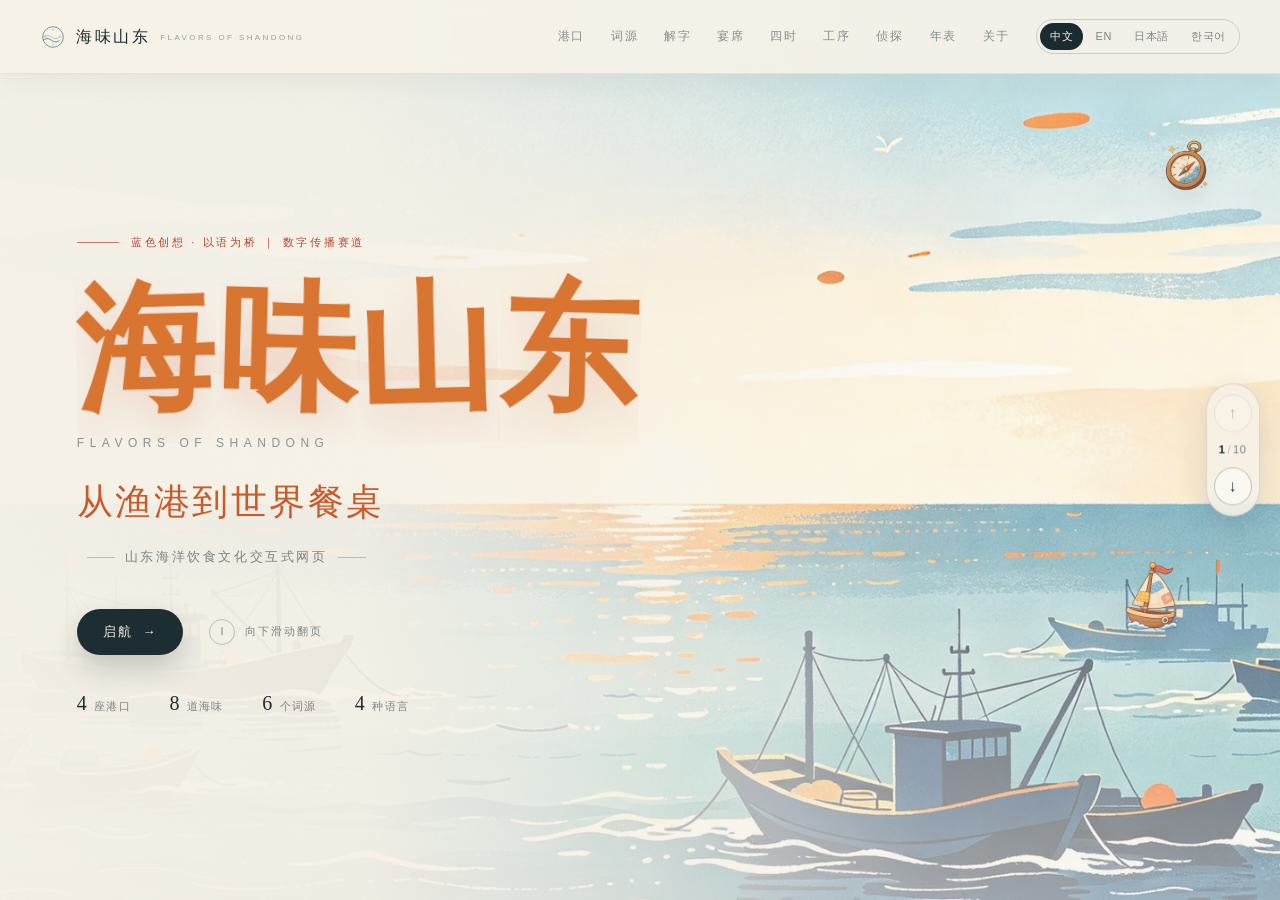
==== commit f89ed474: "v26：CSS/JS 缓存参数（与展示仓库同步）" ====
--- a/index.html
+++ b/index.html
@@ -3,6 +3,7 @@
 <head>
 <meta charset="UTF-8">
 <meta name="viewport" content="width=device-width, initial-scale=1.0">
+<meta http-equiv="Cache-Control" content="no-cache">
 <title>海味山东：从渔港到世界餐桌 · 蓝色创想</title>
 <meta name="description" content="海味山东：从渔港到世界餐桌——山东海洋饮食文化的多语种交互叙事。蓝色创想·以语为桥 数字传播赛道作品。">
 <meta name="theme-color" content="#f7f2e8">
@@ -29,18 +30,19 @@
 <link rel="canonical" href="__SITE_URL__/">
 
 <link rel="icon" href="data:image/svg+xml,%3Csvg xmlns='http://www.w3.org/2000/svg' viewBox='0 0 64 64'%3E%3Crect width='64' height='64' rx='14' fill='%23071b26'/%3E%3Ccircle cx='32' cy='30' r='17' fill='none' stroke='%2379cfd6' stroke-width='1.5'/%3E%3Cpath d='M12 40c6-5 12-5 20 0s14 5 20 0' fill='none' stroke='%23e7f3f2' stroke-width='1.6'/%3E%3Ctext x='32' y='37' font-size='18' text-anchor='middle' fill='%23e7f3f2' font-family='serif'%3E海%3C/text%3E%3C/svg%3E">
-<link rel="stylesheet" href="css/base.css">
-<link rel="stylesheet" href="css/sections.css">
-<link rel="stylesheet" href="css/deck.css">
-<link rel="stylesheet" href="css/art.css">
-<link rel="stylesheet" href="css/v10.css">
-<link rel="stylesheet" href="css/v11.css">
-<link rel="stylesheet" href="css/v12.css">
-<link rel="stylesheet" href="css/v13.css">
-<link rel="stylesheet" href="css/v14.css">
-<link rel="stylesheet" href="css/v15.css">
-<link rel="stylesheet" href="css/v19.css">
-<link rel="stylesheet" href="css/v23.css">
+<link rel="stylesheet" href="css/base.css?v=26">
+<link rel="stylesheet" href="css/sections.css?v=26">
+<link rel="stylesheet" href="css/deck.css?v=26">
+<link rel="stylesheet" href="css/art.css?v=26">
+<link rel="stylesheet" href="css/v10.css?v=26">
+<link rel="stylesheet" href="css/v11.css?v=26">
+<link rel="stylesheet" href="css/v12.css?v=26">
+<link rel="stylesheet" href="css/v13.css?v=26">
+<link rel="stylesheet" href="css/v14.css?v=26">
+<link rel="stylesheet" href="css/v15.css?v=26">
+<link rel="stylesheet" href="css/v19.css?v=26">
+<link rel="stylesheet" href="css/v23.css?v=26">
+<link rel="stylesheet" href="css/v25.css?v=26">
 </head>
 <body class="deck">
 
@@ -400,14 +402,14 @@
   </div>
 </div>
 
-<script src="js/i18n.js"></script>
-<script src="js/data.js"></script>
-<script src="js/main.js"></script>
-<script src="js/deck.js"></script>
-<script src="js/art.js"></script>
-<script src="js/v10.js"></script>
-<script src="js/v11.js"></script>
-<script src="js/v12.js"></script>
-<script src="js/boot.js"></script>
+<script src="js/i18n.js?v=26"></script>
+<script src="js/data.js?v=26"></script>
+<script src="js/main.js?v=26"></script>
+<script src="js/deck.js?v=26"></script>
+<script src="js/art.js?v=26"></script>
+<script src="js/v10.js?v=26"></script>
+<script src="js/v11.js?v=26"></script>
+<script src="js/v12.js?v=26"></script>
+<script src="js/boot.js?v=26"></script>
 </body>
 </html>
--- a/css/v25.css
+++ b/css/v25.css
@@ -0,0 +1,37 @@
+﻿/* ============================================================
+   海味山东 · v25.css
+   词源页：压缩上下间距，让卡片背面一屏放下，不再需要卡片内滚动
+   ============================================================ */
+
+body.deck .page-lexicon .sec-head { margin-bottom: 10px; }
+body.deck .page-lexicon .lex-grid { gap: 10px; }
+
+/* 词源卡：正反面内边距、表单、故事一起收紧 */
+body.deck .page-lexicon .lex-face { padding: 12px 14px; }
+body.deck .lex-back-top { padding-bottom: 4px; margin-bottom: 2px; }
+body.deck .lex-back-top b { font-size: 13px; }
+body.deck .lex-forms li { padding: 0; }
+body.deck .lex-forms span { font-size: 7.5px; }
+body.deck .lex-forms b { font-size: 9.5px; }
+body.deck .lex-story { margin-top: 4px; font-size: 8.5px; line-height: 1.45; }
+body.deck .lex-backfoot { display: none; }
+body.deck .lex-back { overflow: hidden; }
+
+@media (min-width: 861px) {
+  /* 电脑端把「点击卡片翻面」提示收紧，给卡片让出高度 */
+  body.deck .page-lexicon .hint-line { display: none; }
+}
+
+@media (max-width: 860px) {
+  body.deck .page-lexicon .lex-face { padding: 10px; }
+}
+/* 手机上英文/日文更长，再收紧一档，保证背面一屏读完 */
+@media (max-width: 860px) {
+  body.deck .page-lexicon .lex-face { padding: 9px 10px; }
+  body.deck .page-lexicon .hint-line { margin: 2px 0 4px; font-size: 8px; }
+  body.deck .lex-back-top { padding-bottom: 3px; margin-bottom: 1px; }
+  body.deck .lex-back-top b { font-size: 12px; }
+  body.deck .lex-forms b { font-size: 9px; }
+  body.deck .lex-forms span { font-size: 7px; }
+  body.deck .lex-story { margin-top: 3px; font-size: 8px; line-height: 1.33; }
+}
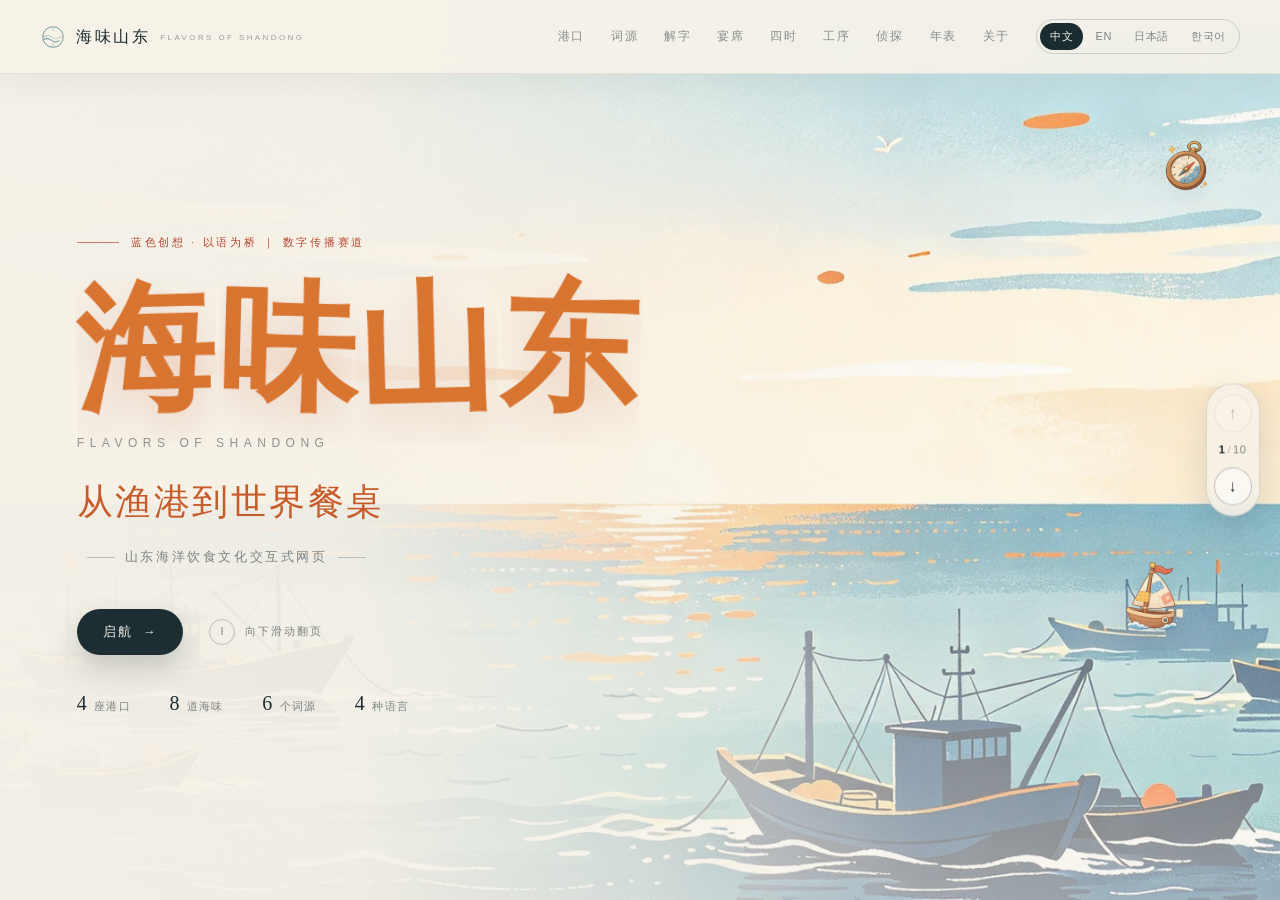
==== commit d960481f: "v28：词源卡统一字号 + 背面排版美化" ====
--- a/index.html
+++ b/index.html
@@ -1,415 +1,421 @@
-﻿<!DOCTYPE html>
-<html lang="zh">
-<head>
-<meta charset="UTF-8">
-<meta name="viewport" content="width=device-width, initial-scale=1.0">
-<meta http-equiv="Cache-Control" content="no-cache">
-<title>海味山东：从渔港到世界餐桌 · 蓝色创想</title>
-<meta name="description" content="海味山东：从渔港到世界餐桌——山东海洋饮食文化的多语种交互叙事。蓝色创想·以语为桥 数字传播赛道作品。">
-<meta name="theme-color" content="#f7f2e8">
-
-<!-- ===== 社交分享卡片（OG） =====
-     部署后把下面的占位网址（og:url / og:image / twitter:image / canonical）替换成实际网址（含 https://，结尾不要加斜杠）。
-     可运行：powershell -ExecutionPolicy Bypass -File tools/set-site-url.ps1 https://你的域名
-     未部署时保留占位符即可，不影响本地打开和页面运行。 -->
-<meta property="og:type" content="website">
-<meta property="og:site_name" content="海味山东 · 蓝色创想">
-<meta property="og:title" content="海味山东：从渔港到世界餐桌">
-<meta property="og:description" content="四座山东港口，八道山东海味，六个海边的词。以语为桥，点击翻页，听见同一片海在不同语言里的名字。">
-<meta property="og:url" content="__SITE_URL__/">
-<meta property="og:image" content="__SITE_URL__/preview/og-cover.jpg">
-<meta property="og:image:type" content="image/jpeg">
-<meta property="og:image:width" content="1200">
-<meta property="og:image:height" content="630">
-<meta property="og:image:alt" content="海味山东：从渔港到世界餐桌">
-<meta property="og:locale" content="zh_CN">
-<meta name="twitter:card" content="summary_large_image">
-<meta name="twitter:title" content="海味山东：从渔港到世界餐桌">
-<meta name="twitter:description" content="四座山东港口，八道山东海味，六个海边的词。以语为桥，点击翻页。">
-<meta name="twitter:image" content="__SITE_URL__/preview/og-cover.jpg">
-<link rel="canonical" href="__SITE_URL__/">
-
-<link rel="icon" href="data:image/svg+xml,%3Csvg xmlns='http://www.w3.org/2000/svg' viewBox='0 0 64 64'%3E%3Crect width='64' height='64' rx='14' fill='%23071b26'/%3E%3Ccircle cx='32' cy='30' r='17' fill='none' stroke='%2379cfd6' stroke-width='1.5'/%3E%3Cpath d='M12 40c6-5 12-5 20 0s14 5 20 0' fill='none' stroke='%23e7f3f2' stroke-width='1.6'/%3E%3Ctext x='32' y='37' font-size='18' text-anchor='middle' fill='%23e7f3f2' font-family='serif'%3E海%3C/text%3E%3C/svg%3E">
-<link rel="stylesheet" href="css/base.css?v=26">
-<link rel="stylesheet" href="css/sections.css?v=26">
-<link rel="stylesheet" href="css/deck.css?v=26">
-<link rel="stylesheet" href="css/art.css?v=26">
-<link rel="stylesheet" href="css/v10.css?v=26">
-<link rel="stylesheet" href="css/v11.css?v=26">
-<link rel="stylesheet" href="css/v12.css?v=26">
-<link rel="stylesheet" href="css/v13.css?v=26">
-<link rel="stylesheet" href="css/v14.css?v=26">
-<link rel="stylesheet" href="css/v15.css?v=26">
-<link rel="stylesheet" href="css/v19.css?v=26">
-<link rel="stylesheet" href="css/v23.css?v=26">
-<link rel="stylesheet" href="css/v25.css?v=26">
-</head>
-<body class="deck">
-
-<noscript><style>#bootLoader{display:none}</style></noscript>
-<div class="boot-loader" id="bootLoader" role="status" aria-live="polite">
-  <div class="boot-inner">
-    <svg class="boot-mark" viewBox="0 0 48 48" aria-hidden="true">
-      <circle cx="24" cy="24" r="19" fill="none" stroke="currentColor" stroke-width="1.2"/>
-      <path d="M6 30c5-4 9-4 15 0s10 4 15 0" fill="none" stroke="currentColor" stroke-width="1.4"/>
-      <path d="M6 24c5-4 9-4 15 0s10 4 15 0" fill="none" stroke="currentColor" stroke-width="1" opacity=".55"/>
-      <path d="M24 8v5M24 35v5M8 24h5M35 24h5" stroke="currentColor" stroke-width="1" opacity=".6"/>
-    </svg>
-    <p class="boot-title">海味山东</p>
-    <p class="boot-sub" data-i18n="loading">正在加载…</p>
-    <div class="boot-bar"><i></i></div>
-  </div>
-</div>
-
-<noscript>
-  <div style="position:fixed;left:0;right:0;bottom:0;z-index:99999;padding:14px 20px;background:#0a2233;color:#e7f3f2;font:14px/1.6 sans-serif;text-align:center;">
-    本作品含交互内容，请启用浏览器 JavaScript 后刷新页面。（海味山东 · 蓝色创想）
-  </div>
-</noscript>
-
-<div class="grain" aria-hidden="true"></div>
-<div class="progress"><i id="progressBar"></i></div>
-
-<!-- v10：右侧翻页键 -->
-<div class="pager" id="pager" aria-label="翻页">
-  <button type="button" class="pager-btn" id="pgPrev" aria-label="上一页">↑</button>
-  <span class="pager-num"><b id="pgNow">1</b><i>/</i><span id="pgTotal">10</span></span>
-  <button type="button" class="pager-btn" id="pgNext" aria-label="下一页">↓</button>
-</div>
-
-<header class="nav" id="nav">
-  <a class="nav-brand" href="#home" aria-label="海味山东">
-    <svg class="nav-mark" viewBox="0 0 48 48" aria-hidden="true">
-      <circle cx="24" cy="24" r="19" fill="none" stroke="currentColor" stroke-width="1.2"/>
-      <path d="M6 30c5-4 9-4 15 0s10 4 15 0" fill="none" stroke="currentColor" stroke-width="1.4"/>
-      <path d="M6 24c5-4 9-4 15 0s10 4 15 0" fill="none" stroke="currentColor" stroke-width="1" opacity=".55"/>
-      <path d="M24 8v5M24 35v5M8 24h5M35 24h5" stroke="currentColor" stroke-width="1" opacity=".6"/>
-    </svg>
-    <span class="nav-brand-cn">海味山东</span>
-    <span class="nav-brand-en">FLAVORS OF SHANDONG</span>
-  </a>
-
-  <nav class="nav-links" aria-label="章节导航">
-    <a href="#ports" data-i18n="nav_ports"></a>
-    <a href="#lexicon" data-i18n="nav_lex"></a>
-    <a href="#glyph" data-i18n="nav_glyph"></a>
-    <a href="#banquet" data-i18n="nav_banquet"></a>
-    <a href="#tide" data-i18n="nav_tide"></a>
-    <a href="#craft" data-i18n="nav_craft"></a>
-    <a href="#quiz" data-i18n="nav_quiz"></a>
-    <a href="#timeline" data-i18n="nav_time"></a>
-    <a href="#about" data-i18n="nav_about"></a>
-  </nav>
-
-  <div class="lang" role="group" aria-label="Language">
-    <button type="button" data-lang="zh" class="on">中文</button>
-    <button type="button" data-lang="en">EN</button>
-    <button type="button" data-lang="ja">日本語</button>
-    <button type="button" data-lang="ko">한국어</button>
-  </div>
-</header>
-
-<div class="deck" id="deck">
-<main>
-
-  <!-- ============ 首屏 ============ -->
-    <!-- ============ 首屏 · 主视觉海报（调色1） ============ -->
-    <!-- ============ 首屏 · 满屏主视觉 ============ -->
-  <section class="hero hero-v14" id="home">
-    <div class="hero-v14-bg" aria-hidden="true"></div>
-    <div class="hero-v14-shade" aria-hidden="true"></div>
-    <div class="hero-v14-inner">
-      <p class="hero-eyebrow"><i></i><span data-i18n="hero_eyebrow"></span></p>
-      <h1 class="hero-title">
-        <span class="ht-cn">海味山东</span>
-        <span class="ht-en">FLAVORS&nbsp;OF&nbsp;SHANDONG</span>
-      </h1>
-      <p class="hero-sub" data-i18n="hero_sub"></p>
-      <p class="hero-poster-tag" data-i18n="hero_poster_tag"></p>
-      <div class="hero-actions">
-        <a class="poster-cta" href="#ports"><span data-i18n="hero_btn1"></span><em>→</em></a>
-        <p class="poster-hint"><i></i><span data-i18n="scroll_hint"></span></p>
-      </div>
-      <ul class="poster-stats" aria-label="作品数据">
-        <li><b>4</b><span data-i18n="hero_stat_1"></span></li>
-        <li><b>8</b><span data-i18n="hero_stat_2"></span></li>
-        <li><b>6</b><span data-i18n="hero_stat_3"></span></li>
-        <li><b>4</b><span data-i18n="hero_stat_4"></span></li>
-      </ul>
-    </div>
-  </section>
-
-<!-- ============ 壹 · 港口 ============ -->
-  <section class="section sec-paper" id="ports">
-    <div class="wrap">
-      <header class="sec-head reveal">
-        <div class="sec-no">壹</div>
-        <div class="sec-kicker" data-i18n="s1_kicker"></div>
-        <h2 class="sec-title" data-i18n="s1_title"></h2>
-        <p class="sec-lead" data-i18n="s1_lead"></p>
-      </header>
-
-      <div class="port-layout">
-        <div class="map-card reveal">
-          <div class="map-frame">
-<svg class="map map-v13" viewBox="0 0 760 496" role="img" aria-label="山东省与四个港口城市示意图">
-  <defs>
-    <linearGradient id="seaFill13" x1="0" y1="0" x2="1" y2="1">
-      <stop offset="0" stop-color="#eaf2ee"/><stop offset=".55" stop-color="#e2ede9"/><stop offset="1" stop-color="#d8e7e2"/>
-    </linearGradient>
-    <pattern id="seaGrid13" width="42" height="42" patternUnits="userSpaceOnUse">
-      <path d="M42 0H0V42" fill="none" stroke="#2f6f74" stroke-width=".5" stroke-opacity=".10"/>
-    </pattern>
-  </defs>
-  <rect width="760" height="496" fill="url(#seaFill13)"/>
-  <rect width="760" height="496" fill="url(#seaGrid13)"/>
-  <g class="map-land">
-    <path d="M177.5,248.8 173.6,253.2 171.8,256.9 168.6,256.9 167.9,258.7 164.7,259.0 157.1,262.9 153.2,269.9 148.3,275.4 152.4,282.6 152.4,290.1 154.5,291.5 155.1,291.5 156.0,289.1 158.5,288.2 160.5,285.4 162.9,284.8 165.0,287.3 166.7,287.4 167.3,290.6 168.6,289.7 168.9,288.5 176.2,286.6 177.5,283.6 179.3,282.7 179.5,281.6 178.6,279.9 177.2,279.3 175.6,279.7 175.8,278.6 173.9,279.1 175.6,276.0 174.2,275.0 173.4,273.2 171.6,272.8 170.8,270.8 172.1,269.2 171.9,268.4 173.8,267.9 174.4,266.4 175.6,266.2 176.6,267.3 178.0,267.0 178.6,265.5 180.0,265.3 180.7,266.2 183.2,262.1 185.3,261.5 186.8,261.6 189.3,263.8 192.4,263.5 198.1,259.8 203.4,261.7 205.7,260.9 205.7,262.3 206.8,263.3 207.3,265.2 208.9,266.2 212.3,264.5 212.7,265.4 214.9,265.7 216.6,267.5 219.1,266.3 219.1,265.0 221.3,264.6 221.6,263.7 225.6,261.5 226.9,255.9 231.3,257.1 231.8,255.9 235.2,255.1 235.3,252.9 237.9,249.2 240.9,248.1 241.6,245.6 244.0,244.0 245.1,241.2 246.8,241.6 246.8,242.2 250.4,242.6 249.8,246.9 250.9,252.3 254.2,256.8 253.5,259.4 254.2,262.8 255.1,263.0 254.8,264.9 256.6,264.7 256.9,267.5 254.7,268.2 254.7,269.8 256.5,271.2 257.9,270.0 259.6,270.4 260.1,272.1 259.0,273.4 260.9,275.8 262.2,275.5 263.3,277.0 262.3,278.1 261.6,277.5 260.7,278.1 259.6,281.4 261.1,281.8 259.6,284.6 260.0,285.1 262.0,284.9 263.1,283.6 265.0,283.9 267.6,282.4 268.8,283.0 270.0,286.1 273.7,286.5 278.7,289.4 281.7,289.1 284.5,290.7 285.0,291.7 286.5,290.9 287.9,292.8 287.3,293.7 288.3,296.1 290.1,295.5 290.2,294.2 291.3,293.3 297.8,294.2 300.4,292.7 302.2,292.7 304.3,295.4 305.5,295.4 304.9,293.0 305.4,292.9 305.2,290.2 303.9,289.1 304.2,288.1 305.4,287.9 304.7,286.9 305.8,284.8 305.2,283.7 303.8,284.4 302.8,282.6 303.1,281.8 301.5,277.8 302.5,276.6 301.2,275.6 302.2,272.3 302.9,272.0 303.5,272.8 304.9,271.5 306.3,271.9 307.1,270.8 306.7,269.6 307.6,264.7 303.9,264.3 303.3,263.7 303.7,263.0 302.6,259.1 304.0,256.5 302.3,255.1 301.1,255.2 300.3,256.7 300.5,254.4 300.0,253.6 299.3,254.7 299.1,253.1 297.2,251.0 296.8,248.3 294.5,247.8 294.8,244.9 291.7,246.1 291.5,245.3 290.5,245.9 289.9,245.1 287.7,244.7 288.6,241.9 287.1,240.9 287.9,240.2 287.7,238.9 285.9,237.9 288.7,237.0 286.5,235.5 286.3,233.9 284.8,233.1 284.6,231.7 282.1,230.6 283.3,229.2 284.1,229.6 283.3,227.8 284.0,227.1 282.5,227.2 281.8,226.6 284.0,225.9 283.5,221.3 282.5,221.1 282.2,219.5 282.8,217.4 284.1,216.8 284.3,215.2 286.3,213.4 286.0,212.4 287.0,210.2 284.9,209.4 282.3,209.6 280.6,206.3 277.9,203.8 274.3,201.9 271.8,198.5 272.1,193.6 270.7,191.2 267.6,189.4 268.0,188.2 269.1,189.1 270.3,187.8 270.4,186.1 268.9,185.6 269.5,184.9 268.9,183.9 267.8,184.0 266.2,186.5 265.3,185.1 263.9,184.7 262.3,185.2 262.4,186.0 254.5,187.0 253.3,186.5 252.1,182.1 247.8,179.2 247.6,178.1 249.5,176.2 249.5,173.1 252.1,173.7 256.2,171.4 259.1,170.9 260.8,169.0 258.6,160.5 255.5,155.9 256.1,154.2 258.0,154.1 257.5,153.7 258.1,152.5 259.3,153.0 256.1,144.8 256.6,141.6 256.0,141.1 256.7,139.9 251.7,135.1 252.6,131.6 251.1,129.9 247.0,130.3 245.8,129.6 246.9,128.7 244.7,127.6 244.9,126.7 247.3,125.8 247.8,124.4 246.9,123.4 245.0,123.1 243.8,120.5 240.6,120.5 237.0,125.8 231.2,127.1 230.2,126.1 228.8,126.7 227.8,127.8 228.2,130.5 227.0,131.8 222.3,131.7 221.6,130.8 220.5,131.7 219.9,133.5 220.6,135.2 218.8,138.4 219.7,140.4 217.7,142.4 217.6,143.2 219.0,148.9 222.4,151.1 221.6,151.3 222.7,154.3 220.9,157.0 222.3,157.9 222.2,159.3 224.1,159.6 224.6,160.7 224.5,162.7 223.5,163.2 224.3,165.9 223.2,166.2 222.9,167.6 219.3,167.7 211.5,170.9 212.3,175.7 214.2,177.4 210.4,179.4 209.0,181.3 207.4,181.6 209.6,184.1 209.5,185.8 212.8,186.2 213.0,189.0 211.8,189.0 215.0,191.1 215.4,199.5 214.1,199.9 212.9,199.2 212.7,201.7 208.5,200.6 208.1,201.6 208.6,203.1 207.2,203.0 206.6,206.9 207.1,209.0 208.2,209.1 208.5,210.6 206.2,212.3 203.4,213.0 200.9,215.0 200.6,216.4 198.8,216.8 198.5,220.2 197.2,221.2 196.9,223.4 192.7,226.1 190.9,226.2 191.0,228.1 189.9,229.3 188.0,229.6 187.7,232.4 186.6,233.5 185.1,233.4 183.1,236.2 184.8,237.5 184.6,238.8 182.6,239.0 181.8,240.1 183.6,241.5 184.2,246.6 181.6,248.0Z"/>
-    <path d="M569.9,225.7 564.1,228.3 560.9,225.4 558.5,224.3 557.0,224.7 556.1,226.4 556.5,227.3 550.5,230.0 551.2,224.1 552.3,224.1 552.6,221.7 551.5,220.8 551.8,219.9 550.9,219.6 549.6,220.3 549.4,219.0 550.0,218.8 548.6,216.9 546.1,216.4 545.8,215.9 546.8,214.8 545.6,211.7 542.2,210.7 541.7,208.0 543.0,206.8 543.8,204.0 547.2,203.8 548.2,201.0 546.1,200.0 546.7,198.4 545.2,197.7 545.0,195.3 549.2,194.0 549.2,192.1 546.4,191.6 544.8,189.9 544.4,187.4 543.5,186.1 544.9,181.7 545.5,181.4 546.5,182.6 547.7,181.4 547.2,180.1 548.4,178.8 547.6,176.2 545.9,176.0 545.7,174.9 544.4,176.3 542.5,176.9 541.0,175.4 542.3,168.7 541.8,166.9 539.5,164.5 538.6,164.6 537.3,167.1 534.6,168.4 532.5,167.6 532.4,168.2 529.5,168.7 529.7,170.7 526.1,169.6 524.2,172.8 522.6,168.8 521.6,169.4 519.7,167.9 520.0,166.7 518.0,166.6 516.5,168.5 513.9,167.2 513.3,171.3 512.5,171.6 512.1,175.1 511.1,177.2 508.2,177.6 507.0,180.0 505.4,179.8 505.0,179.0 501.6,179.9 496.9,179.3 495.6,181.8 490.6,179.5 490.2,180.3 488.9,180.0 485.4,182.3 478.8,181.3 476.0,181.6 474.6,180.0 471.6,180.8 471.4,182.0 467.9,182.9 466.6,180.8 463.4,181.7 458.6,179.7 456.8,180.0 454.4,187.2 455.9,190.6 455.7,197.9 453.0,203.7 451.4,203.4 450.4,204.4 449.8,206.6 450.0,210.8 451.1,212.9 454.1,214.4 458.2,222.7 463.4,226.3 465.1,226.8 467.8,229.3 467.5,231.3 469.4,230.3 476.6,233.8 484.9,235.5 485.4,239.0 486.6,238.9 486.6,237.2 489.8,235.9 492.2,238.0 493.3,237.4 492.8,239.7 493.4,240.2 492.8,241.0 493.5,242.1 493.5,243.7 492.1,244.6 491.8,244.1 487.8,244.5 486.4,247.5 485.6,247.6 485.7,249.4 487.0,250.4 487.4,251.5 483.7,251.9 482.5,259.0 479.1,260.9 477.2,263.5 476.8,265.8 476.0,265.9 476.0,267.4 474.9,268.7 475.9,271.1 476.8,271.2 476.2,272.5 477.0,274.6 476.1,275.7 473.4,275.6 469.4,277.1 467.2,275.2 462.4,274.9 460.6,280.3 459.9,280.7 461.1,283.6 458.8,284.7 459.0,287.4 462.8,287.8 464.6,289.0 465.4,288.8 466.6,290.0 465.6,291.8 463.3,293.6 464.0,295.0 463.6,297.0 465.2,301.3 465.1,303.6 466.5,303.2 468.4,310.4 467.0,310.2 467.3,311.1 466.7,311.5 465.4,310.3 463.8,310.6 462.8,312.7 460.4,312.4 458.6,313.7 458.0,315.7 457.0,316.1 456.7,317.6 457.5,318.7 457.0,320.1 455.6,320.5 455.2,322.8 456.4,323.4 458.4,326.3 458.2,327.3 453.8,327.4 450.9,325.7 449.3,326.1 449.1,325.3 448.4,326.1 448.1,329.0 449.4,331.6 448.4,338.2 450.1,339.3 450.3,341.2 451.9,340.8 453.9,341.5 455.2,339.9 456.0,341.1 456.8,340.9 457.3,339.3 460.6,341.2 463.4,341.1 466.7,338.2 469.7,338.0 469.8,341.2 470.7,342.4 472.3,341.7 472.9,342.6 474.2,342.0 473.5,340.7 474.4,338.9 473.5,338.2 476.4,334.8 477.0,337.9 478.2,337.3 480.4,339.0 481.2,338.7 482.8,336.7 485.6,335.8 485.8,334.3 484.4,333.2 484.2,331.6 485.4,329.1 488.1,327.3 487.8,325.4 486.0,325.5 485.1,324.5 485.5,322.2 486.6,321.6 488.7,322.1 489.6,323.2 489.4,324.1 491.1,325.4 490.7,327.0 492.5,326.5 493.4,327.3 496.9,319.5 495.4,316.8 495.7,314.7 498.1,309.5 499.6,307.9 500.0,308.5 503.2,307.6 503.8,305.5 505.4,305.2 505.3,304.1 505.8,305.4 506.7,305.2 508.7,302.1 511.3,300.9 511.6,301.9 510.1,302.4 508.1,305.8 507.8,307.5 510.8,307.2 511.5,304.3 514.8,300.9 515.3,299.6 520.2,298.2 521.2,294.8 520.6,293.4 518.9,293.0 517.4,294.5 517.8,295.4 517.1,295.7 516.6,294.9 515.6,297.2 515.0,297.0 515.1,295.9 516.6,293.4 515.8,292.2 510.5,295.5 513.8,291.5 513.4,289.9 514.3,289.6 514.4,288.2 508.9,287.5 506.2,284.3 503.0,283.4 502.3,280.6 504.1,280.4 505.4,278.8 505.2,275.4 508.9,272.0 512.2,271.1 512.8,273.4 513.8,273.6 514.7,272.5 516.2,272.6 516.4,274.4 517.6,274.0 518.0,274.8 519.0,274.0 520.7,274.1 520.9,272.8 519.6,272.0 519.1,270.3 521.6,268.8 525.1,272.4 526.1,274.9 525.0,275.3 522.1,282.4 521.3,282.8 520.8,285.1 518.8,288.2 518.5,289.7 519.5,289.9 519.4,289.1 520.5,289.3 521.2,288.3 522.0,288.3 522.0,289.2 523.6,289.2 523.2,290.0 525.0,289.5 525.7,290.3 526.1,289.0 527.9,288.3 527.7,289.2 529.2,289.2 532.7,287.9 536.1,284.7 537.8,285.3 542.3,284.6 542.7,284.0 542.3,282.6 544.1,283.0 544.7,282.1 545.3,282.4 545.2,283.3 547.1,283.5 548.2,281.7 550.0,282.2 553.7,280.4 555.8,281.0 557.3,280.7 558.0,279.8 557.7,279.0 556.7,279.2 556.0,277.1 556.8,277.0 556.9,276.4 555.9,276.0 555.9,272.0 554.5,268.0 555.3,266.6 554.9,263.5 552.5,264.0 552.1,263.4 553.1,261.4 553.1,260.1 552.2,258.6 552.8,257.5 555.5,258.2 556.9,257.8 559.7,258.4 560.3,257.9 558.6,254.3 556.2,253.1 555.7,250.9 557.2,248.8 558.6,248.2 559.6,246.1 561.7,245.9 561.6,242.7 567.9,242.2 569.2,243.3 568.8,245.6 570.7,247.0 570.7,248.4 570.0,249.1 570.3,251.9 572.1,252.8 571.9,253.5 574.1,252.5 573.7,251.0 574.7,249.1 576.1,247.7 577.0,248.7 577.6,247.4 576.2,246.9 575.2,244.6 576.3,243.5 578.7,244.2 580.2,242.5 580.6,241.0 579.4,239.7 579.4,237.6 582.0,233.3 580.1,231.3 576.6,230.3 575.6,230.7 573.8,229.5 573.1,227.0 571.3,226.5Z"/>
-    <path d="M545.7,284.2 545.2,284.7 546.6,284.8 545.9,283.8Z"/>
-    <path d="M582.6,248.3 580.8,246.2 578.9,247.4 579.0,248.1 581.9,247.8Z"/>
-    <path d="M506.9,321.4 506.8,323.7 508.2,324.1 509.5,323.3 510.0,322.3 508.8,318.8 508.1,319.1Z"/>
-    <path d="M309.0,300.9 311.9,300.7 313.0,297.9 315.4,295.8 316.1,294.0 316.9,294.0 317.2,293.0 317.7,293.6 318.5,293.3 318.8,292.3 320.0,291.6 322.1,291.6 322.4,292.3 326.3,293.1 328.0,294.4 328.8,297.4 327.7,297.9 329.2,300.0 331.6,300.9 331.6,301.8 333.5,303.4 336.8,302.0 337.7,300.8 339.2,301.0 342.2,299.9 342.9,298.3 344.9,297.8 345.3,296.4 347.9,296.0 349.3,298.4 351.9,300.3 353.0,299.4 356.1,298.8 354.4,296.3 354.9,295.5 354.4,294.3 352.9,292.4 353.4,291.5 357.1,292.1 357.7,290.1 357.1,287.3 356.3,286.5 355.3,287.4 353.8,286.6 353.7,281.6 354.9,280.7 352.2,279.1 351.7,280.1 350.8,279.1 350.2,280.1 347.7,280.6 346.7,280.2 346.7,276.6 345.4,275.3 344.2,272.1 344.9,271.6 345.3,268.0 342.0,265.2 338.8,266.8 338.0,266.5 338.7,264.9 339.0,262.4 338.3,261.6 338.8,260.6 337.7,258.7 336.6,258.2 337.4,256.8 334.6,256.6 331.9,252.4 331.5,251.0 333.0,249.6 332.8,248.5 330.8,248.9 330.5,248.2 331.2,246.1 330.7,244.0 331.3,243.4 329.7,240.9 329.9,238.8 329.2,238.1 329.2,235.5 330.2,234.8 327.5,233.2 326.2,229.0 326.5,227.8 329.6,224.7 328.2,222.7 329.7,221.6 330.2,219.8 331.0,220.3 330.7,219.3 329.7,219.4 329.8,217.9 330.8,216.4 332.4,216.8 330.8,216.0 331.7,214.3 330.8,213.7 331.4,212.7 333.2,212.1 335.3,213.5 335.9,213.1 334.8,210.7 335.5,209.7 337.2,209.6 337.2,206.9 339.0,206.7 339.3,207.7 342.0,208.0 345.4,205.4 348.3,204.8 350.0,203.3 349.7,200.0 351.1,200.1 351.4,197.8 352.1,198.2 352.0,199.1 353.9,198.4 353.8,197.5 352.4,197.4 354.0,195.3 354.1,192.9 353.3,192.4 355.3,190.2 355.1,188.2 346.8,188.1 346.7,187.3 345.3,187.2 345.1,184.5 342.1,184.5 341.4,186.1 339.6,185.6 339.4,184.5 336.9,185.0 336.6,182.0 334.8,180.8 332.9,181.2 332.6,183.2 331.5,183.2 331.1,184.4 329.1,185.8 327.8,185.3 327.6,184.1 324.7,183.6 324.7,182.9 323.8,182.9 324.0,181.5 322.7,180.9 322.2,178.6 324.3,174.1 322.4,174.1 321.9,171.2 320.6,170.1 320.2,170.8 315.8,172.1 314.2,170.3 314.2,169.5 315.2,169.4 317.3,167.8 315.5,164.3 315.7,163.0 316.8,162.1 316.5,161.3 317.6,160.4 316.8,158.2 315.9,157.6 314.4,158.1 314.2,156.8 312.1,156.2 311.8,157.5 311.0,157.8 308.6,157.5 308.3,156.6 307.6,156.8 308.3,154.3 309.7,153.4 309.2,151.6 306.7,150.5 305.2,151.6 304.7,149.5 301.7,151.3 299.9,151.6 298.9,150.3 295.3,149.2 289.4,153.6 282.1,152.1 279.0,150.2 276.3,153.3 274.9,157.2 273.4,158.4 272.3,163.3 269.1,164.8 269.7,167.4 271.2,167.7 271.4,168.5 270.6,169.0 271.3,171.4 272.7,171.9 275.3,171.3 280.3,173.2 286.3,174.2 291.8,173.5 296.1,174.0 295.6,178.6 297.8,178.9 298.2,183.2 301.5,183.7 302.1,186.9 304.2,189.0 304.1,191.2 304.9,189.6 305.4,190.9 306.5,190.4 306.4,191.8 304.6,192.8 304.6,193.9 303.6,194.1 302.5,196.4 300.2,196.2 300.1,197.0 298.6,197.4 297.8,196.8 294.3,198.0 294.7,200.2 293.8,201.5 293.2,205.7 294.0,205.7 294.1,207.1 295.5,206.9 296.6,210.0 294.8,210.7 294.2,208.6 291.1,214.9 289.8,216.3 284.3,216.0 282.8,217.4 282.2,219.5 282.5,221.1 283.5,221.3 284.0,225.9 281.8,226.6 282.5,227.2 284.0,227.1 283.3,227.8 284.1,229.6 283.3,229.2 282.1,230.6 284.6,231.7 284.8,233.1 286.3,233.9 286.5,235.5 288.7,237.0 285.9,237.9 287.7,238.9 287.9,240.2 287.1,240.9 288.6,241.9 287.7,244.7 289.9,245.1 290.5,245.9 291.5,245.3 291.7,246.1 294.8,244.9 294.5,247.8 296.8,248.3 297.2,251.0 299.1,253.1 299.3,254.7 300.0,253.6 300.5,254.4 300.3,256.7 301.1,255.2 302.3,255.1 304.0,256.5 302.6,259.1 303.7,263.0 303.3,263.7 303.9,264.3 307.6,264.7 306.7,269.6 307.1,270.8 306.3,271.9 304.9,271.5 303.5,272.8 302.9,272.0 302.2,272.3 301.2,275.6 302.5,276.6 301.5,277.8 303.1,281.8 302.8,282.6 303.8,284.4 305.2,283.7 305.8,284.8 304.7,286.9 305.4,287.9 304.2,288.1 303.9,289.1 305.2,290.2 305.4,292.9 304.9,293.0 305.5,295.4 304.3,295.4 304.3,297.1 305.8,299.7 307.4,298.4 309.3,298.2 308.6,299.9Z"/>
-    <path d="M254.6,454.2 255.5,454.8 255.7,457.3 257.5,458.4 257.8,459.7 258.9,460.3 261.3,464.2 263.2,464.5 263.3,466.2 263.8,465.5 267.9,466.1 268.8,465.2 270.8,466.6 272.8,466.6 274.4,463.5 276.2,463.8 278.9,462.4 281.0,459.2 281.3,457.2 291.9,460.4 291.2,457.1 291.6,449.0 291.2,445.7 292.3,446.3 294.1,442.1 294.6,433.6 291.7,432.7 290.4,431.4 289.7,429.1 291.7,428.0 292.1,425.8 288.4,423.8 286.5,421.0 285.3,420.7 282.5,415.9 284.9,411.6 284.4,410.5 285.2,406.1 286.7,404.5 286.0,403.5 283.1,403.5 283.3,401.2 278.7,398.4 278.2,396.7 273.6,391.9 272.1,388.7 270.8,388.2 268.8,389.0 267.0,386.5 266.9,384.6 265.1,384.8 262.7,382.2 259.7,381.2 259.8,379.5 255.9,375.4 255.3,372.8 251.6,371.5 247.8,371.3 247.0,372.1 247.2,375.1 246.7,374.1 245.3,373.6 242.7,374.9 243.4,377.9 239.0,377.5 237.5,378.2 237.0,379.4 228.4,382.3 224.8,381.6 221.5,382.3 215.4,387.2 213.2,387.8 212.1,386.7 211.0,387.1 209.6,385.2 207.6,386.0 206.6,387.8 205.5,388.2 203.6,386.4 201.6,387.2 201.8,389.2 205.0,395.4 206.4,396.8 208.7,396.5 209.8,399.3 208.0,400.5 209.8,400.3 210.4,401.8 214.4,404.7 214.7,407.7 213.6,409.7 215.8,412.4 217.9,413.8 220.5,413.4 222.3,413.9 222.6,415.3 224.4,414.7 225.6,415.3 226.4,414.2 228.3,414.0 228.9,417.6 229.9,417.7 230.3,422.2 233.1,425.4 236.6,427.4 233.7,431.2 236.3,431.4 239.3,435.3 240.4,435.2 240.9,437.0 242.0,438.0 243.6,437.4 244.3,438.6 247.2,438.4 249.4,441.2 248.9,442.8 251.4,444.6 251.1,445.5 252.3,445.8 253.2,448.9 253.9,448.3 256.3,448.8 254.8,452.8Z"/>
-    <path d="M332.4,49.9 330.8,52.8 332.4,54.7 331.5,57.0 330.7,57.4 330.8,62.3 348.3,60.5 348.3,63.7 330.4,66.5 330.9,68.2 330.2,68.7 330.4,71.3 329.5,71.8 329.7,72.5 330.5,72.4 330.6,75.5 331.2,75.6 332.2,78.7 331.8,81.8 332.7,83.0 332.6,81.5 333.6,84.6 337.5,81.6 338.6,82.6 339.9,82.2 341.0,85.4 340.5,86.0 341.6,86.0 341.5,86.9 342.5,87.3 342.1,88.1 343.0,90.7 341.8,90.8 341.1,92.7 341.1,93.9 342.2,94.6 342.3,95.5 341.2,95.9 340.8,97.9 339.0,98.0 339.1,99.8 337.8,103.2 336.8,103.8 336.0,105.6 333.8,106.5 331.8,106.4 328.3,105.0 326.2,106.2 325.7,107.7 325.1,107.7 324.9,109.3 324.1,109.6 323.6,113.5 322.3,113.9 321.7,115.3 322.7,116.1 322.3,117.6 325.8,117.0 326.1,117.7 325.8,118.9 322.5,122.4 322.3,124.7 320.3,128.5 321.4,129.0 320.5,131.2 323.7,131.4 325.0,133.9 324.7,136.9 323.2,136.6 322.4,137.5 322.9,138.5 324.1,138.4 324.3,139.9 329.8,137.5 330.3,139.5 332.4,139.5 332.4,138.5 333.6,138.2 333.9,139.9 336.1,140.1 336.6,140.5 336.2,141.2 338.8,141.2 338.8,145.6 339.7,146.5 339.7,147.6 341.2,147.8 341.2,148.7 342.4,148.7 343.6,149.6 343.1,150.3 343.9,150.3 344.3,152.0 343.6,152.0 342.9,153.6 342.0,153.7 341.6,154.9 343.2,157.5 344.3,158.0 345.4,161.2 344.7,161.5 344.4,163.9 341.1,166.5 341.9,169.9 340.9,169.8 340.4,172.2 340.8,175.4 339.6,176.3 339.7,177.5 336.5,180.5 336.3,181.6 336.9,185.0 339.4,184.5 339.6,185.6 341.4,186.1 342.1,184.5 345.1,184.5 345.3,187.2 346.7,187.3 346.8,188.1 352.6,187.8 353.5,186.5 355.9,187.1 355.9,187.9 360.6,188.6 361.1,187.7 360.5,181.5 361.5,182.2 362.9,182.1 361.6,181.7 362.1,181.1 363.8,181.4 363.2,180.6 363.7,179.6 359.8,178.9 359.7,177.2 361.1,176.8 361.2,174.3 363.9,173.7 365.7,174.4 370.7,172.2 371.4,165.1 369.6,164.5 369.2,162.8 368.9,163.3 367.8,162.9 367.8,162.0 369.2,159.9 370.2,160.1 372.1,155.4 381.0,149.5 388.2,148.0 404.8,146.7 401.3,145.1 400.0,142.7 399.9,139.7 402.4,138.5 401.5,137.7 399.6,138.3 399.1,137.8 396.0,124.6 395.7,121.2 398.7,113.4 400.2,110.4 403.4,108.0 407.2,108.0 415.2,106.4 422.7,106.8 425.1,105.8 426.8,102.1 429.4,89.1 428.9,84.5 427.8,81.7 425.2,80.3 423.1,80.7 420.6,85.3 415.9,87.5 413.6,86.5 411.3,75.7 401.6,67.5 398.8,55.7 394.9,51.9 390.0,49.3 380.9,48.5 367.1,50.6 365.4,51.7 364.5,57.5 360.4,60.2 358.8,59.3 356.0,53.4 354.1,52.4 351.0,52.2 349.4,54.3 348.4,54.2 346.9,52.6 342.9,52.6 335.0,50.6Z"/>
-    <path d="M347.4,60.5 330.8,62.3 330.4,66.5 347.2,63.6Z"/>
-    <path d="M453.8,167.0 453.0,170.1 453.7,171.6 452.2,173.4 452.6,174.9 457.1,177.7 456.8,180.0 458.6,179.7 463.4,181.7 466.6,180.8 467.9,182.9 471.4,182.0 471.6,180.8 474.6,180.0 476.0,181.6 478.8,181.3 485.4,182.3 488.9,180.0 490.2,180.3 490.6,179.5 495.6,181.8 496.9,179.3 501.6,179.9 505.0,179.0 505.4,179.8 507.0,180.0 508.2,177.6 511.1,177.2 512.1,175.1 512.5,171.6 513.3,171.3 513.9,167.2 516.5,168.5 518.0,166.6 520.0,166.7 519.7,167.9 521.6,169.4 522.6,168.8 524.2,172.8 526.1,169.6 529.7,170.7 529.5,168.7 532.4,168.2 532.5,167.6 534.6,168.4 537.3,167.1 538.6,164.6 539.5,164.5 541.8,166.9 542.3,168.7 541.0,175.4 542.5,176.9 544.4,176.3 545.7,174.9 545.9,176.0 547.6,176.2 548.4,178.8 547.2,180.1 547.7,181.4 546.5,182.6 545.5,181.4 544.9,181.7 543.5,186.1 544.4,187.4 544.8,189.9 546.4,191.6 549.2,192.1 549.2,194.0 545.0,195.3 545.2,197.7 546.7,198.4 546.1,200.0 548.2,201.0 547.2,203.8 543.8,204.0 543.0,206.8 541.7,208.0 542.2,210.7 545.6,211.7 546.8,214.8 545.8,215.9 546.1,216.4 548.6,216.9 550.0,218.8 549.4,219.0 549.6,220.3 550.9,219.6 551.8,219.9 551.5,220.8 552.6,221.7 552.3,224.1 551.2,224.1 550.5,230.0 556.5,227.3 556.1,226.4 557.0,224.7 558.5,224.3 560.9,225.4 564.1,228.3 569.9,225.7 569.6,225.0 572.8,224.0 576.8,225.5 577.1,228.3 579.5,229.8 586.2,230.2 590.7,226.3 598.3,221.3 601.3,221.1 603.7,219.0 606.5,219.0 609.6,215.8 616.2,214.3 617.7,215.8 619.5,215.9 621.0,214.1 620.4,212.7 619.2,212.5 619.5,211.4 621.2,210.3 625.0,209.8 627.2,207.7 624.6,205.5 619.6,205.0 619.7,203.9 617.6,199.7 616.5,199.7 616.1,198.4 616.7,196.2 618.7,195.6 616.8,193.3 616.5,190.5 611.7,192.4 611.3,190.9 607.6,190.0 606.2,186.9 604.9,186.5 603.9,183.1 600.2,182.2 600.1,179.7 601.3,179.3 600.7,178.1 601.0,173.3 605.7,171.0 607.4,168.1 611.5,165.3 613.4,167.0 614.7,167.1 616.2,165.5 616.7,166.8 615.6,167.1 617.3,168.9 617.9,168.3 618.5,168.8 619.2,170.3 622.5,170.1 624.4,167.5 629.1,169.6 636.5,169.4 637.3,168.2 637.4,165.1 639.4,167.2 641.8,165.6 643.2,167.6 644.3,167.8 644.6,168.9 646.4,166.3 645.9,165.3 646.8,165.4 647.3,167.2 650.5,167.2 650.8,166.0 651.7,166.1 653.6,162.0 652.9,161.2 652.3,161.9 651.9,161.4 652.9,161.1 652.8,159.6 653.7,159.1 653.0,156.6 652.4,157.3 652.5,156.4 651.8,156.0 651.8,153.9 654.2,153.2 656.0,146.8 657.9,147.2 662.4,143.0 662.9,139.3 666.4,135.7 668.7,129.7 667.8,127.4 651.7,128.0 644.3,127.3 643.2,125.1 641.3,125.1 636.1,128.8 635.7,131.0 635.1,131.1 632.5,129.9 632.1,128.6 630.5,128.7 627.3,127.2 625.5,125.0 625.5,121.7 620.1,117.6 619.7,114.0 618.7,113.8 619.1,113.1 622.5,113.9 623.6,113.2 618.8,109.6 615.4,108.7 614.9,109.6 616.2,110.9 616.5,112.7 611.4,114.8 603.2,114.7 599.0,112.7 597.2,110.5 598.3,107.5 597.8,106.2 596.6,105.7 598.1,101.4 597.1,99.0 592.3,98.7 590.4,99.2 589.8,98.4 589.4,99.3 587.0,99.1 583.2,94.5 581.3,94.1 578.4,91.4 578.7,88.2 577.7,87.2 576.4,87.5 574.5,87.0 573.6,85.9 571.3,85.9 568.3,87.2 566.4,87.2 561.9,86.3 561.1,85.4 559.2,85.9 552.3,90.5 550.2,90.2 549.1,90.8 545.3,94.3 540.5,94.7 539.6,95.4 535.4,94.6 533.2,95.0 532.3,96.5 526.0,101.5 523.5,102.1 513.1,102.0 512.1,102.8 512.5,104.5 514.7,106.1 516.9,106.1 517.3,106.9 516.6,109.5 511.5,110.9 512.2,112.4 511.4,114.1 514.9,117.8 512.6,120.5 510.6,121.5 510.1,122.8 505.5,126.4 500.2,128.3 498.3,130.1 493.5,130.9 491.1,132.8 487.8,133.5 486.7,136.5 485.7,137.3 478.1,138.4 477.6,142.3 479.0,144.2 481.7,146.0 482.2,148.0 481.6,149.4 482.9,150.1 482.5,151.4 479.7,151.5 479.5,152.6 482.0,152.7 481.2,154.1 476.2,156.4 474.9,159.1 468.7,166.3 467.3,165.2 463.8,165.1 463.8,163.7 463.1,163.5 458.6,165.3Z"/>
-    <path d="M629.9,118.3 631.6,117.1 631.0,116.8 629.8,117.8Z"/>
-    <path d="M558.9,72.8 558.2,72.9 558.2,74.6 558.9,74.6 558.5,75.4 559.1,75.8 558.2,76.2 561.7,79.3 562.2,75.6 559.6,71.8Z"/>
-    <path d="M555.5,68.5 556.8,70.5 559.2,71.1 559.5,70.0 558.5,68.1 555.9,67.2 554.9,67.6Z"/>
-    <path d="M551.9,68.9 551.1,70.7 552.0,70.8 552.4,69.5Z"/>
-    <path d="M533.6,93.3 534.6,91.4 532.1,91.3 532.9,93.1Z"/>
-    <path d="M554.6,74.9 555.5,72.8 554.2,73.0 553.8,74.8Z"/>
-    <path d="M560.8,49.2 561.7,48.2 564.2,48.3 563.3,46.6 561.7,46.2 560.5,43.1 559.7,47.9Z"/>
-    <path d="M576.2,26.6 575.8,23.3 574.4,23.5 574.0,24.5 575.0,26.1Z"/>
-    <path d="M574.7,22.3 577.3,22.3 577.4,21.2 575.9,20.0 574.3,21.8Z"/>
-    <path d="M549.5,72.9 550.0,69.1 548.4,68.4 547.3,69.1 547.5,71.6Z"/>
-    <path d="M565.5,33.7 567.5,32.1 569.2,31.8 569.9,30.6 568.5,29.5 566.8,29.8 565.0,33.2Z"/>
-    <path d="M578.4,64.3 579.1,63.8 578.8,62.9 577.3,62.5 577.4,63.5Z"/>
-    <path d="M551.3,51.3 552.0,50.2 551.4,49.3 550.5,50.5Z"/>
-    <path d="M551.2,60.3 551.9,59.8 551.8,58.6 551.2,58.6 550.8,59.5Z"/>
-    <path d="M356.3,286.5 358.3,284.4 358.0,283.2 356.0,283.1 356.5,282.1 357.0,282.6 361.5,280.3 361.4,278.4 362.2,277.3 363.1,277.9 366.7,275.0 371.6,275.8 372.3,277.1 372.0,277.8 374.0,278.7 375.2,277.6 376.2,279.1 377.2,278.5 376.9,276.2 377.7,276.3 378.5,274.3 378.0,273.4 379.9,271.7 381.7,272.7 386.2,272.1 387.2,272.5 387.2,275.6 388.4,276.7 388.4,282.1 389.0,282.2 388.5,283.6 390.3,285.5 392.8,284.7 394.0,283.1 393.6,282.4 396.0,281.5 397.4,283.3 398.5,283.2 398.5,283.9 400.2,284.6 403.1,283.2 404.7,284.8 405.7,284.5 407.3,285.8 405.1,288.7 404.9,290.2 405.9,290.7 405.6,292.2 402.8,292.3 402.5,293.5 403.4,293.7 403.5,294.6 402.6,295.5 403.1,297.5 406.7,297.5 407.3,299.1 408.4,299.6 417.5,298.3 417.9,304.1 414.4,305.8 413.6,307.1 415.6,308.2 416.0,306.9 416.6,306.8 418.6,308.6 421.0,308.6 423.1,308.0 426.9,305.1 428.0,305.0 428.4,307.0 430.0,307.7 432.7,307.0 434.1,308.1 435.1,310.7 433.9,312.4 435.2,314.1 434.8,320.8 440.2,317.3 443.6,316.5 446.2,318.6 445.7,322.6 447.2,322.9 449.3,326.1 450.9,325.7 452.8,327.1 454.9,327.0 456.0,327.7 457.2,326.9 458.2,327.3 458.4,326.3 456.4,323.4 455.2,322.8 455.6,320.5 457.0,320.1 457.5,318.7 456.7,317.6 457.0,316.1 458.0,315.7 458.6,313.7 460.4,312.4 462.8,312.7 463.8,310.6 465.4,310.3 466.7,311.5 467.3,311.1 467.0,310.2 468.4,310.4 468.5,309.3 466.5,303.2 465.1,303.6 465.2,301.3 463.6,297.0 464.0,295.0 463.3,293.6 465.6,291.8 466.6,290.0 465.4,288.8 464.6,289.0 462.8,287.8 459.0,287.4 458.8,284.7 461.1,283.6 459.9,280.7 460.6,280.3 462.4,274.9 467.2,275.2 469.4,277.1 473.4,275.6 475.3,276.1 475.3,275.2 476.1,275.7 477.0,274.6 476.2,272.5 476.8,271.2 475.9,271.1 474.9,268.7 476.0,267.4 476.0,265.9 476.8,265.8 477.2,263.5 479.1,260.9 482.5,259.0 483.7,251.9 487.4,251.5 487.0,250.4 485.7,249.4 485.6,247.6 486.4,247.5 487.8,244.5 491.8,244.1 492.1,244.6 493.5,243.7 493.5,242.1 492.8,241.0 493.4,240.2 492.8,239.7 493.3,237.4 492.2,238.0 489.8,235.9 487.9,236.2 486.6,237.2 486.6,238.9 485.4,239.0 484.9,235.5 476.6,233.8 469.4,230.3 467.5,231.3 467.8,229.3 465.1,226.8 463.4,226.3 458.2,222.7 454.1,214.4 451.1,212.9 449.6,208.3 450.4,204.4 451.4,203.4 453.0,203.7 455.7,197.9 455.9,190.6 454.4,187.2 457.1,177.7 452.6,174.9 452.2,173.4 453.7,171.6 453.0,170.1 453.8,167.0 447.1,166.9 446.2,166.3 445.1,163.8 445.8,166.2 440.0,167.2 434.5,167.2 431.2,168.3 428.5,165.3 427.8,162.7 428.2,158.1 426.9,157.3 423.5,157.4 421.4,155.8 420.1,156.0 419.9,159.4 418.7,159.0 419.8,153.4 418.6,151.9 420.6,150.3 419.8,149.5 413.7,155.1 412.9,154.6 414.2,149.6 415.6,149.4 416.4,150.2 416.7,149.7 415.6,148.6 413.9,148.6 412.9,152.4 411.1,151.8 409.5,152.1 408.9,154.2 407.3,153.9 406.1,152.4 404.8,146.7 388.2,148.0 381.0,149.5 372.1,155.4 370.2,160.1 369.2,159.9 367.8,162.0 367.8,162.9 368.9,163.3 369.2,162.8 369.6,164.5 371.4,165.1 370.7,172.2 365.7,174.4 363.9,173.7 361.2,174.3 361.1,176.8 359.7,177.2 359.8,178.9 363.7,179.6 363.2,180.6 363.8,181.4 362.1,181.1 361.6,181.7 362.9,182.1 361.5,182.2 360.5,181.5 361.1,187.7 360.6,188.6 355.9,187.9 355.9,187.1 353.5,186.5 352.6,187.8 355.1,188.2 355.3,190.2 353.3,192.4 354.1,192.9 354.0,195.3 352.4,197.4 353.8,197.5 353.9,198.4 352.0,199.1 352.1,198.2 351.4,197.8 351.1,200.1 349.7,200.0 350.0,203.3 348.3,204.8 345.4,205.4 342.0,208.0 339.3,207.7 339.0,206.7 337.2,206.9 337.2,209.6 335.5,209.7 334.8,210.7 335.9,213.1 335.3,213.5 333.2,212.1 331.4,212.7 330.8,213.7 331.7,214.3 330.8,216.0 332.4,216.8 330.8,216.4 329.8,217.9 329.7,219.4 330.7,219.3 331.0,220.3 330.2,219.8 329.7,221.6 328.2,222.7 329.6,224.7 326.5,227.8 326.2,229.0 327.5,233.2 330.2,234.8 329.2,235.5 329.2,238.1 329.9,238.8 329.7,240.9 331.3,243.4 330.7,244.0 331.2,246.1 330.5,248.2 330.8,248.9 332.8,248.5 333.0,249.6 331.5,251.0 331.9,252.4 334.6,256.6 337.4,256.8 336.6,258.2 337.7,258.7 339.0,262.4 338.0,266.5 338.8,266.8 342.0,265.2 345.3,268.0 344.9,271.6 344.2,272.1 345.4,275.3 346.7,276.6 346.7,280.2 347.7,280.6 350.2,280.1 350.8,279.1 351.7,280.1 352.2,279.1 354.9,280.7 353.7,281.6 354.2,283.3 353.7,283.9 353.8,286.6 355.3,287.4Z"/>
-    <path d="M165.0,423.4 169.2,418.1 171.5,418.4 173.5,417.4 178.7,417.1 183.6,415.6 184.4,413.7 187.6,414.9 187.7,414.4 189.3,414.4 189.5,413.8 198.9,416.3 199.4,413.6 200.4,413.8 199.3,412.9 198.9,411.2 199.6,411.5 199.6,409.8 200.8,410.3 200.5,415.0 201.7,415.0 201.1,410.5 202.1,410.9 202.6,414.9 205.9,415.0 207.5,416.7 211.8,418.7 211.7,421.3 213.8,420.7 215.8,420.8 216.7,421.6 212.8,422.4 212.4,424.5 215.7,424.3 216.9,427.6 214.4,428.1 214.4,429.8 215.7,430.9 215.9,432.2 218.4,433.9 220.8,433.8 225.3,438.8 225.9,440.7 224.5,443.0 224.5,445.0 225.5,447.1 228.3,446.0 232.3,454.7 232.6,455.9 231.6,460.0 234.0,469.7 237.0,469.7 237.1,468.9 239.1,468.5 239.1,467.9 241.4,467.9 242.1,465.5 241.0,464.9 241.8,464.0 242.9,465.5 243.2,464.7 242.5,462.8 243.9,462.1 243.3,458.9 246.4,457.9 246.5,457.1 243.7,456.2 244.5,455.4 247.0,454.5 246.5,456.0 248.1,455.2 249.2,455.6 248.5,454.6 251.0,453.2 252.1,453.9 252.7,453.1 254.6,454.2 255.1,450.9 256.0,450.2 256.3,448.8 253.9,448.3 253.2,448.9 252.3,445.8 251.1,445.5 251.4,444.6 248.9,442.8 249.4,441.2 247.2,438.4 244.3,438.6 243.6,437.4 242.0,438.0 240.9,437.0 240.4,435.2 239.3,435.3 236.3,431.4 233.7,431.2 236.6,427.4 233.1,425.4 230.3,422.2 229.9,417.7 228.9,417.6 228.3,414.0 226.4,414.2 225.6,415.3 224.4,414.7 222.6,415.3 222.3,413.9 220.5,413.4 217.9,413.8 215.8,412.4 213.6,409.7 214.7,407.7 214.4,404.7 210.4,401.8 209.8,400.3 208.0,400.5 209.8,399.3 208.7,396.5 206.4,396.8 205.0,395.4 201.8,389.2 201.6,387.2 203.6,386.4 205.5,388.2 206.6,387.8 207.6,386.0 209.6,385.2 210.2,386.7 212.1,386.7 213.2,387.8 215.4,387.2 221.5,382.3 224.8,381.6 228.4,382.3 237.0,379.4 237.5,378.2 239.0,377.5 243.4,377.9 242.7,374.9 245.3,373.6 246.7,374.1 247.2,375.1 247.0,372.1 247.8,371.3 251.6,371.5 255.3,372.8 255.9,375.4 257.1,376.4 261.1,374.9 262.5,371.9 259.6,370.2 258.9,366.9 261.1,365.1 261.1,363.4 262.1,362.3 261.5,360.3 260.4,359.6 260.2,357.6 257.9,355.8 259.2,354.6 261.5,349.8 264.3,350.8 264.6,349.7 266.3,348.9 264.1,346.4 264.4,345.5 267.0,345.9 271.9,345.1 273.0,343.6 272.9,341.1 272.2,340.6 273.3,336.5 267.1,330.7 266.3,329.0 267.2,327.9 265.4,327.4 263.6,327.9 262.5,325.1 259.0,323.7 256.7,320.3 254.5,321.2 253.4,320.2 252.1,320.9 250.1,319.3 249.9,318.2 246.8,317.6 242.6,320.8 234.8,319.7 231.2,321.2 230.5,320.9 231.6,320.0 230.8,319.0 228.3,318.6 227.7,317.2 226.5,317.0 225.3,318.6 223.4,317.4 218.1,316.8 218.2,318.2 216.5,322.0 214.5,322.4 213.9,323.8 214.7,326.6 214.2,327.0 212.5,327.2 210.6,328.7 208.0,329.1 207.8,330.4 206.3,331.1 204.0,329.0 202.7,329.1 202.6,328.2 201.6,328.1 201.1,331.0 198.7,331.1 197.2,327.8 195.1,328.4 191.7,327.6 191.4,326.4 190.5,326.0 184.9,328.1 183.8,328.2 183.5,327.4 184.2,322.4 185.7,321.5 188.8,321.8 190.3,317.7 190.3,315.9 186.7,313.8 183.9,311.3 183.7,310.1 184.6,308.7 188.5,306.5 189.4,303.4 188.4,301.7 184.1,302.3 182.0,305.7 179.3,306.3 178.4,307.3 177.8,311.0 176.6,312.2 175.1,311.5 174.6,312.8 170.3,313.4 169.6,315.7 167.5,316.7 166.7,317.9 164.2,318.1 162.8,317.3 160.7,318.0 160.1,317.4 158.4,317.9 155.9,320.4 155.2,320.1 154.8,318.0 155.4,317.6 152.7,317.1 150.5,314.9 148.7,310.7 149.0,307.6 147.8,307.1 147.6,308.5 147.2,307.4 146.6,307.7 142.9,305.7 141.7,307.8 140.7,306.7 139.2,307.3 136.1,305.7 135.1,304.7 135.6,303.6 134.5,303.2 134.3,301.8 133.0,302.2 132.1,300.8 133.6,299.0 132.3,297.0 132.1,298.3 131.2,299.1 126.3,297.9 119.6,299.5 119.3,303.2 116.3,304.0 116.0,305.2 117.2,305.2 117.5,306.5 116.4,309.1 116.3,313.6 117.0,316.6 118.4,316.9 119.6,316.2 120.9,317.0 120.6,317.6 125.0,319.5 129.3,322.4 138.8,331.6 139.9,335.6 138.2,337.9 139.1,341.3 138.1,342.5 139.5,353.9 142.3,354.4 142.0,357.1 144.0,356.7 143.9,355.0 144.8,353.7 144.8,354.8 146.5,355.0 146.3,358.3 147.3,358.3 147.0,361.4 148.1,365.5 147.3,367.9 145.3,369.3 145.9,373.0 147.3,374.5 148.0,378.0 151.9,376.7 153.7,379.9 152.2,385.7 150.3,385.2 149.0,383.8 148.5,385.3 147.1,385.1 148.0,387.7 147.2,389.7 144.2,394.5 141.7,394.4 140.5,396.9 141.7,397.1 140.6,400.9 138.5,401.1 138.2,404.2 140.4,407.5 143.2,409.8 143.3,410.9 141.8,412.9 145.2,413.8 146.0,415.9 147.2,416.7 151.9,418.4 153.8,420.2 157.4,420.9 158.2,422.3 161.7,422.0Z"/>
-    <path d="M304.3,295.4 303.0,293.3 300.4,292.7 297.8,294.2 291.3,293.3 290.2,294.2 290.1,295.5 287.8,295.9 287.3,293.7 287.9,292.8 286.5,290.9 285.0,291.7 284.5,290.7 281.7,289.1 278.7,289.4 273.7,286.5 270.0,286.1 268.8,283.0 267.6,282.4 265.0,283.9 263.1,283.6 262.0,284.9 260.0,285.1 259.6,284.6 261.1,281.8 259.6,281.4 260.7,278.1 261.6,277.5 262.3,278.1 263.3,277.0 262.2,275.5 260.9,275.8 259.0,273.4 260.1,272.1 259.6,270.4 257.9,270.0 256.5,271.2 254.7,269.8 254.7,268.2 256.9,267.5 256.6,264.7 254.8,264.9 255.1,263.0 254.2,262.8 253.5,259.4 254.2,256.8 250.9,252.3 249.8,246.9 250.4,242.6 246.8,242.2 246.8,241.6 245.1,241.2 244.0,244.0 241.6,245.6 240.9,248.1 237.9,249.2 235.3,252.9 235.2,255.1 231.8,255.9 231.3,257.1 226.9,255.9 225.6,261.5 221.6,263.7 221.3,264.6 219.1,265.0 219.1,266.3 216.6,267.5 214.9,265.7 212.7,265.4 212.3,264.5 208.9,266.2 207.3,265.2 206.8,263.3 205.7,262.3 205.7,260.9 203.4,261.7 198.1,259.8 192.4,263.5 189.3,263.8 186.8,261.6 185.3,261.5 183.2,262.1 180.7,266.2 180.0,265.3 178.6,265.5 178.0,267.0 176.6,267.3 175.6,266.2 174.4,266.4 173.8,267.9 171.9,268.4 172.1,269.2 170.8,270.8 171.6,272.8 173.4,273.2 174.2,275.0 175.6,276.0 173.9,279.1 175.8,278.6 175.6,279.7 177.2,279.3 178.6,279.9 179.5,281.6 179.3,282.7 177.5,283.6 176.2,286.6 168.9,288.5 168.6,289.7 167.3,290.6 166.7,287.4 165.0,287.3 162.9,284.8 160.5,285.4 158.5,288.2 156.0,289.1 155.1,291.5 154.5,291.5 152.4,290.1 152.4,282.6 148.3,275.4 143.1,275.7 142.6,278.5 139.0,279.6 136.7,282.4 136.5,284.6 134.6,288.6 134.4,292.0 133.4,291.7 132.5,295.1 132.3,297.0 133.6,299.0 132.1,300.8 133.0,302.2 134.3,301.8 134.5,303.2 135.6,303.6 135.1,304.7 136.1,305.7 139.2,307.3 140.7,306.7 141.7,307.8 142.9,305.7 146.6,307.7 147.2,307.4 147.6,308.5 147.8,307.1 149.0,307.6 148.7,310.7 150.5,314.9 152.7,317.1 155.4,317.6 154.8,318.0 155.2,320.1 155.9,320.4 158.4,317.9 160.1,317.4 160.7,318.0 162.8,317.3 164.2,318.1 166.7,317.9 167.5,316.7 169.6,315.7 170.3,313.4 174.6,312.8 175.1,311.5 176.6,312.2 177.8,311.0 178.4,307.3 179.3,306.3 182.0,305.7 184.1,302.3 188.4,301.7 189.4,303.4 188.5,306.5 184.6,308.7 183.7,310.1 183.9,311.3 186.7,313.8 190.3,315.9 190.3,317.7 188.8,321.8 185.7,321.5 184.2,322.4 183.8,328.2 190.5,326.0 191.4,326.4 191.7,327.6 195.1,328.4 197.2,327.8 198.7,331.1 201.1,331.0 201.6,328.1 202.6,328.2 202.7,329.1 204.0,329.0 206.3,331.1 207.8,330.4 208.0,329.1 210.6,328.7 212.5,327.2 214.7,326.6 213.9,323.8 214.5,322.4 216.5,322.0 218.2,318.2 218.1,316.8 223.4,317.4 225.3,318.6 226.5,317.0 227.7,317.2 228.3,318.6 230.8,319.0 231.6,320.0 230.5,320.9 231.2,321.2 234.8,319.7 242.6,320.8 246.8,317.6 249.9,318.2 250.1,319.3 252.1,320.9 253.4,320.2 254.5,321.2 256.7,320.3 259.0,323.7 262.5,325.1 263.6,327.9 265.4,327.4 267.2,327.9 266.3,329.0 267.1,330.7 273.3,336.5 274.0,331.6 276.7,327.7 279.4,327.7 283.3,325.8 285.6,327.4 287.6,327.7 290.1,324.9 292.8,325.0 295.2,324.1 294.4,320.5 294.6,319.0 296.0,317.9 294.3,314.4 295.6,312.4 296.8,311.9 299.4,308.2 301.5,308.0 306.4,309.6 309.9,303.4 308.6,299.9 309.3,298.2 307.4,298.4 305.8,299.7 304.3,297.1Z"/>
-    <path d="M667.8,127.4 668.7,129.7 666.4,135.7 662.9,139.3 662.4,143.0 657.9,147.2 656.0,146.8 654.2,153.2 651.8,153.9 651.8,156.0 652.5,156.4 652.4,157.3 653.0,156.6 653.7,159.1 652.8,159.6 652.9,161.1 651.9,161.4 652.3,161.9 652.9,161.2 653.6,162.0 651.7,166.1 650.8,166.0 650.5,167.2 647.3,167.2 646.8,165.4 645.9,165.3 646.4,166.3 644.6,168.9 644.3,167.8 643.2,167.6 641.8,165.6 639.4,167.2 637.4,165.1 637.3,168.2 636.5,169.4 629.1,169.6 624.4,167.5 622.5,170.1 619.2,170.3 618.5,168.8 617.9,168.3 617.3,168.9 615.6,167.1 616.7,166.8 616.2,165.5 614.7,167.1 613.4,167.0 611.5,165.3 607.4,168.1 605.7,171.0 601.0,173.3 600.7,178.1 601.3,179.3 600.1,179.7 600.2,182.2 603.9,183.1 604.9,186.5 606.2,186.9 607.6,190.0 611.3,190.9 611.7,192.4 616.5,190.5 616.8,193.3 618.7,195.6 616.7,196.2 616.1,198.4 616.5,199.7 617.6,199.7 619.7,203.9 619.6,205.0 624.6,205.5 627.2,207.7 627.3,206.1 631.2,203.4 631.9,202.2 635.5,201.2 633.3,203.6 631.7,203.7 627.4,206.6 627.5,207.4 629.7,207.7 631.0,210.1 632.1,209.7 633.5,210.5 632.1,212.2 633.0,211.8 635.1,212.5 635.9,210.6 634.3,208.4 635.6,208.2 637.0,209.3 638.4,208.5 638.8,211.4 643.0,213.0 640.9,204.7 644.7,202.4 649.1,201.0 649.8,201.4 652.6,199.6 653.6,195.8 663.0,191.2 671.5,188.6 673.2,186.3 674.2,186.8 676.0,186.1 677.0,192.0 678.1,193.5 678.6,196.2 679.5,192.4 681.4,191.3 683.2,191.4 684.4,188.2 687.2,187.9 687.6,188.6 685.4,193.5 689.0,194.9 690.8,193.6 691.9,196.8 690.4,198.4 690.7,199.5 694.8,198.8 697.2,200.3 698.8,199.6 704.5,200.9 705.3,200.1 706.0,201.1 709.2,199.3 709.7,196.9 712.7,197.6 715.4,196.0 716.4,196.5 717.1,195.3 713.8,192.0 714.3,191.4 719.7,191.6 718.9,193.9 720.1,194.6 721.8,194.1 724.6,190.3 724.5,186.6 725.6,185.1 724.4,181.0 725.4,178.9 728.1,176.7 727.2,175.4 720.2,177.7 716.8,177.1 716.6,176.3 718.5,174.6 718.9,166.8 720.5,164.6 723.4,164.0 727.7,164.7 728.3,162.9 727.0,161.4 727.5,160.6 729.2,160.8 730.0,159.5 731.6,159.7 732.1,158.3 731.6,157.2 729.8,156.2 729.5,153.9 728.6,153.2 728.8,151.7 726.4,151.7 727.3,150.5 726.8,149.7 727.7,148.7 727.1,147.7 730.4,143.7 730.5,142.7 728.9,143.1 729.0,141.7 730.5,139.6 731.9,139.3 733.3,137.4 734.5,137.1 736.3,137.6 736.8,138.7 738.1,138.5 740.0,136.2 738.9,134.1 737.2,132.5 735.8,132.5 736.4,134.2 734.9,133.3 735.4,133.0 734.6,132.5 734.0,133.5 733.4,132.6 730.0,133.0 727.6,134.6 725.2,135.0 719.9,134.2 719.2,133.5 719.4,132.1 718.6,131.9 717.1,133.0 712.7,134.1 710.1,133.5 703.2,133.9 703.0,133.1 700.8,132.9 700.3,130.9 700.8,130.3 700.0,129.3 696.2,127.8 696.0,128.8 694.8,128.5 694.1,129.4 692.5,129.3 691.5,132.2 690.0,131.4 688.3,126.4 688.8,125.6 686.8,124.4 687.2,122.9 689.6,122.1 690.4,119.6 688.5,119.2 687.9,118.5 688.5,117.7 686.9,117.8 686.2,116.6 685.6,116.9 686.0,118.2 684.5,118.5 682.8,118.1 681.1,116.4 681.6,119.6 681.1,120.0 679.6,119.3 678.9,120.7 676.3,120.7 675.9,123.1 674.7,123.6 674.5,125.0 671.6,125.5Z"/>
-    <path d="M691.5,124.3 694.4,124.5 691.6,122.5 690.4,124.1Z"/>
-    <path d="M461.6,341.2 457.3,339.3 456.8,340.9 456.0,341.1 455.2,339.9 453.9,341.5 451.9,340.8 450.3,341.2 450.1,339.3 448.4,338.2 449.4,331.6 448.1,329.0 448.4,326.1 449.1,325.3 447.2,322.9 445.7,322.6 446.2,318.6 442.7,316.5 440.2,317.3 434.8,320.8 435.2,314.1 433.9,312.4 435.1,310.7 434.1,308.1 432.7,307.0 430.0,307.7 428.4,307.0 428.0,305.0 426.9,305.1 423.1,308.0 418.6,308.6 416.6,306.8 416.0,306.9 415.6,308.2 413.6,307.1 414.4,305.8 417.9,304.1 417.5,298.3 408.4,299.6 407.3,299.1 406.7,297.5 403.1,297.5 402.6,295.5 403.4,293.7 402.5,293.5 403.4,292.0 401.1,290.7 399.5,293.0 397.3,294.0 391.7,294.3 390.2,295.9 391.8,297.7 390.6,299.8 384.2,300.8 383.3,301.8 383.5,303.6 380.7,304.3 380.9,306.6 379.8,306.4 378.8,311.5 376.8,312.1 375.9,313.6 376.1,315.2 373.9,318.5 374.5,324.5 379.1,325.8 382.9,325.4 383.6,326.7 382.2,330.7 377.5,337.2 377.0,343.4 373.5,348.0 373.7,349.7 377.0,352.7 376.0,354.7 373.7,356.2 370.4,355.5 367.4,356.8 367.7,358.9 368.6,359.6 364.9,360.7 365.3,363.4 367.0,363.8 367.0,365.7 367.6,365.9 369.5,365.3 372.3,365.9 373.6,364.6 375.0,366.4 376.0,365.9 377.4,366.9 380.1,365.9 380.8,365.0 382.7,365.8 386.9,365.6 389.0,363.3 389.7,363.7 389.4,366.0 394.1,368.1 394.9,370.0 398.7,369.1 400.0,367.6 399.8,364.4 401.2,363.6 403.4,363.8 407.2,366.3 408.1,366.2 410.0,370.5 414.6,369.6 414.3,372.0 415.6,373.4 415.4,374.2 417.6,374.9 418.3,378.2 416.7,383.3 415.9,384.2 413.9,384.4 413.5,385.6 414.8,385.9 417.0,389.0 416.1,389.8 416.2,391.0 418.5,391.6 419.7,394.6 421.3,395.1 423.1,393.3 424.5,393.3 427.3,394.2 429.1,398.5 433.2,397.7 433.8,398.9 435.9,399.2 435.3,398.2 437.3,396.8 438.0,395.1 440.6,394.6 440.2,393.5 437.1,391.0 437.3,389.4 439.2,389.4 439.2,388.3 437.5,388.4 438.7,381.2 439.9,378.5 444.6,372.6 447.0,371.1 448.2,371.5 448.7,373.1 450.3,373.9 450.3,371.3 451.6,370.2 450.4,370.2 450.8,368.2 454.7,366.4 454.1,361.6 455.2,358.6 457.6,355.7 458.5,351.1 459.5,350.1 461.9,343.3Z"/>
-    <path d="M419.7,394.6 418.5,391.6 416.2,391.0 416.1,389.8 417.0,389.0 415.5,386.7 413.5,385.6 413.9,384.4 415.9,384.2 416.7,383.3 418.3,378.2 417.6,374.9 415.4,374.2 415.6,373.4 414.3,372.0 414.6,369.6 410.0,370.5 408.1,366.2 407.2,366.3 403.4,363.8 401.2,363.6 399.8,364.4 400.0,367.6 397.7,369.7 396.4,369.4 394.9,370.0 394.1,368.1 389.4,366.0 389.7,363.7 389.0,363.3 386.9,365.6 382.7,365.8 380.8,365.0 380.1,365.9 377.4,366.9 376.0,365.9 375.0,366.4 373.6,364.6 372.3,365.9 369.5,365.3 367.6,365.9 367.0,365.7 367.0,363.8 365.3,363.4 364.9,360.7 368.6,359.6 367.7,358.9 367.4,356.8 370.4,355.5 370.9,356.0 374.7,355.9 377.0,352.7 373.7,349.7 373.5,348.0 377.0,343.4 377.5,337.2 382.2,330.7 383.6,326.7 382.9,325.4 379.1,325.8 374.5,324.5 373.9,318.5 376.1,315.2 375.9,313.6 376.8,312.1 378.8,311.5 379.8,306.4 380.9,306.6 380.7,304.3 383.5,303.6 383.3,301.8 384.2,300.8 390.6,299.8 391.4,299.1 391.8,297.7 390.2,295.9 391.7,294.3 397.3,294.0 399.5,293.0 401.1,290.7 404.4,292.4 405.6,292.2 405.9,290.7 404.9,290.2 405.1,288.7 407.3,285.8 405.7,284.5 404.7,284.8 403.1,283.2 400.2,284.6 398.5,283.9 398.5,283.2 397.4,283.3 396.0,281.5 393.6,282.4 394.0,283.1 392.8,284.7 390.3,285.5 388.5,283.6 388.8,279.3 388.4,276.7 387.2,275.6 387.2,272.5 383.2,272.1 381.7,272.7 379.9,271.7 378.0,273.4 378.5,274.3 377.7,276.3 376.9,276.2 377.2,278.5 376.2,279.1 375.2,277.6 374.0,278.7 372.0,277.8 372.3,277.1 371.6,275.8 366.7,275.0 363.1,277.9 362.2,277.3 361.4,278.4 361.5,280.3 357.0,282.6 356.5,282.1 356.0,283.1 358.0,283.2 358.3,284.4 356.3,286.5 357.6,289.0 357.1,292.1 353.4,291.5 352.9,292.4 354.9,295.5 354.4,296.3 355.8,299.2 353.0,299.4 351.9,300.3 349.3,298.4 347.9,296.0 345.3,296.4 344.9,297.8 342.9,298.3 342.2,299.9 339.2,301.0 337.7,300.8 336.8,302.0 333.5,303.4 331.6,301.8 331.6,300.9 329.2,300.0 327.7,297.9 328.8,297.4 328.0,294.4 326.3,293.1 322.4,292.3 322.1,291.6 320.0,291.6 317.7,293.6 317.2,293.0 315.4,295.8 313.9,296.5 311.9,300.7 309.0,300.9 309.9,303.4 306.4,309.6 301.5,308.0 299.4,308.2 296.8,311.9 295.6,312.4 294.3,314.4 296.0,317.9 294.6,319.0 294.4,320.5 295.2,324.1 292.8,325.0 290.1,324.9 287.6,327.7 285.6,327.4 283.3,325.8 280.8,327.3 275.9,328.3 274.0,331.6 272.5,337.7 272.2,340.6 272.9,341.1 273.0,343.6 271.9,345.1 267.0,345.9 264.4,345.5 264.1,346.4 266.3,348.9 264.6,349.7 264.3,350.8 261.5,349.8 259.2,354.6 257.9,355.8 260.2,357.6 260.4,359.6 261.5,360.3 262.1,362.3 261.1,363.4 261.1,365.1 258.9,366.9 258.9,368.1 259.6,370.2 262.5,371.9 261.1,374.9 257.1,376.4 259.8,379.5 259.7,381.2 262.7,382.2 265.1,384.8 266.9,384.6 267.0,386.5 268.8,389.0 270.8,388.2 272.1,388.7 273.6,391.9 278.2,396.7 278.7,398.4 283.3,401.2 283.1,403.5 286.0,403.5 286.7,404.5 285.2,406.1 284.4,410.5 284.9,411.6 282.5,415.9 285.3,420.7 286.5,421.0 288.4,423.8 292.1,425.8 291.7,428.0 289.7,429.1 290.4,431.4 291.7,432.7 294.6,433.6 293.9,437.1 294.7,439.5 292.3,446.3 294.7,445.5 294.9,446.2 296.1,445.6 297.6,446.4 298.9,445.9 299.2,446.4 301.2,446.5 301.8,443.6 304.5,444.2 305.6,442.7 306.7,442.7 309.3,443.6 309.2,444.6 310.7,445.2 310.7,446.1 311.7,446.2 311.9,444.7 314.9,445.8 317.7,445.2 319.4,446.1 318.6,447.4 320.5,449.8 317.2,454.8 321.5,456.4 322.5,455.5 322.8,456.5 326.9,457.6 325.1,461.9 322.9,462.8 322.1,464.3 326.2,467.7 325.6,475.6 326.4,475.8 326.7,474.6 327.3,475.7 329.9,475.8 330.1,472.9 331.1,473.7 332.1,472.9 335.3,473.0 335.5,472.2 336.4,472.2 336.5,470.8 342.1,471.0 342.2,471.6 344.7,471.8 346.9,470.5 348.0,465.4 350.1,461.6 348.7,452.4 350.1,448.5 351.3,449.5 352.3,448.6 353.2,448.8 353.3,447.3 352.0,445.0 352.7,443.2 355.7,443.1 356.4,441.8 357.7,441.2 357.9,438.9 359.8,439.6 364.8,438.8 365.2,440.7 367.8,441.8 369.3,440.9 370.6,441.1 372.1,442.7 373.0,442.7 375.7,441.0 377.4,441.0 381.5,437.9 380.1,436.1 377.5,436.2 375.6,435.3 375.3,433.2 377.4,432.9 377.5,431.3 376.4,430.7 377.3,430.1 379.0,430.4 380.6,429.8 381.3,426.2 380.1,424.9 380.1,424.1 383.2,424.2 383.4,421.1 388.5,413.2 388.9,403.7 394.7,401.3 396.2,402.5 401.2,401.1 411.6,400.9 413.8,396.3 416.8,395.1Z"/>
-    <path d="M243.8,120.5 244.4,116.7 247.5,112.7 247.8,111.1 246.6,108.1 247.3,108.0 248.9,104.3 250.5,103.2 251.0,100.4 252.2,101.5 251.4,106.1 252.9,107.2 254.7,105.9 256.0,103.7 257.9,105.2 260.0,104.7 261.3,106.4 262.3,106.5 263.4,103.9 265.0,102.8 267.3,102.6 268.4,100.9 268.1,99.7 269.6,99.4 268.3,98.3 268.5,95.8 266.4,94.9 266.8,94.0 268.7,93.5 269.9,89.7 270.7,89.2 270.5,88.3 272.5,87.1 274.1,84.5 271.8,82.9 271.8,81.1 270.7,80.2 268.7,80.1 268.3,79.3 267.1,74.5 270.6,72.8 270.9,71.6 270.2,66.8 268.2,65.3 266.7,67.9 265.6,73.2 262.7,76.5 258.8,83.5 257.5,84.3 255.9,84.7 250.2,82.5 248.0,82.7 242.5,85.3 235.7,84.0 232.5,85.2 227.4,84.0 225.6,84.1 221.3,86.0 211.5,84.4 204.6,85.8 201.7,84.2 200.1,84.3 199.3,86.7 195.7,90.2 196.4,90.6 196.4,93.1 195.5,94.7 193.6,93.6 193.7,96.2 192.4,97.2 191.4,96.8 191.4,97.7 189.6,98.0 188.2,102.7 187.3,103.9 186.1,103.3 186.1,105.1 182.8,109.9 178.4,113.2 179.0,113.2 176.8,116.4 175.0,117.4 171.7,121.8 169.8,122.3 167.2,127.4 164.3,123.2 161.3,121.3 161.9,117.4 161.2,116.7 159.0,116.7 158.3,115.0 156.8,115.1 158.2,115.7 155.4,116.9 155.0,116.3 155.0,117.5 153.9,118.6 154.2,121.6 153.0,121.4 153.2,123.0 154.8,123.3 153.6,124.2 154.4,124.6 153.7,125.3 154.2,126.0 152.4,126.7 152.9,128.1 149.7,125.3 149.1,126.6 148.2,126.6 148.6,128.9 149.9,129.4 148.4,131.8 148.8,133.0 152.4,132.7 151.6,133.2 152.7,133.7 152.3,134.2 153.5,135.6 152.6,136.0 152.3,137.0 151.5,136.9 149.0,140.2 145.5,139.7 143.1,137.6 137.4,139.4 135.6,138.8 132.8,139.3 132.4,140.7 129.9,140.4 128.9,141.6 127.7,141.4 128.5,142.3 125.4,143.0 126.2,144.3 125.2,144.5 125.4,145.2 126.2,145.0 124.8,148.8 125.5,150.0 124.6,151.2 125.2,152.2 124.4,153.0 124.9,154.2 123.4,156.0 122.3,155.5 121.0,156.5 120.5,156.0 119.4,157.9 119.0,159.9 119.7,161.1 116.7,164.2 117.2,166.9 115.4,173.5 114.5,173.4 114.6,174.6 112.3,176.4 111.8,177.9 110.5,178.3 110.2,180.4 108.6,180.9 107.3,182.6 108.2,183.5 108.0,184.9 108.7,184.4 109.1,185.1 106.9,188.8 106.0,188.5 106.0,190.2 107.6,191.6 107.6,192.4 108.6,191.3 112.3,191.7 112.4,190.9 113.9,191.5 114.3,191.1 114.3,192.4 115.7,192.8 116.9,191.0 117.2,192.2 122.9,194.3 128.2,194.8 132.2,193.6 136.6,194.8 136.5,194.0 138.1,193.2 138.9,194.0 141.0,191.7 142.6,191.0 143.5,189.6 143.4,187.5 144.4,186.2 146.9,185.8 147.6,183.9 147.0,182.7 148.6,182.0 149.2,180.4 147.9,180.4 148.9,177.9 150.5,178.7 150.9,180.6 152.1,180.4 154.2,182.1 155.5,182.1 157.2,184.8 158.7,184.8 158.8,183.8 161.1,184.8 161.4,185.8 166.1,184.3 168.0,186.8 169.4,186.7 170.6,187.6 170.6,188.4 168.1,189.3 167.8,191.1 168.6,191.2 168.9,192.2 168.5,193.0 167.2,192.0 166.1,192.4 165.8,193.6 165.9,195.6 167.2,195.7 166.8,196.9 165.3,197.4 164.8,199.0 165.0,200.1 164.1,201.7 165.0,203.6 163.9,203.3 161.9,204.7 163.8,205.2 164.6,208.8 162.9,212.9 164.8,215.2 165.2,218.4 164.2,235.7 168.1,238.7 169.5,240.7 169.7,244.1 171.6,244.3 172.3,243.6 173.9,244.4 174.3,246.4 175.7,247.0 176.9,246.7 176.5,247.7 177.8,247.8 177.5,248.8 181.6,248.0 184.2,246.6 183.6,241.5 181.8,240.1 182.6,239.0 184.6,238.8 184.8,237.5 183.1,236.2 185.1,233.4 186.6,233.5 187.7,232.4 188.0,229.6 189.9,229.3 191.0,228.1 190.9,226.2 192.7,226.1 196.9,223.4 197.2,221.2 198.5,220.2 198.8,216.8 200.6,216.4 200.9,215.0 203.4,213.0 206.2,212.3 208.5,210.6 208.2,209.1 207.1,209.0 206.6,206.9 207.2,203.0 208.6,203.1 208.1,201.6 208.5,200.6 212.7,201.7 212.9,199.2 214.1,199.9 215.4,199.5 215.0,191.1 211.8,189.0 213.0,189.0 212.8,186.2 209.5,185.8 209.6,184.1 207.4,181.6 209.0,181.3 210.4,179.4 214.2,177.4 212.3,175.7 211.5,170.9 219.3,167.7 222.9,167.6 223.2,166.2 224.3,165.9 223.5,163.2 224.5,162.7 224.6,160.7 224.1,159.6 222.2,159.3 222.3,157.9 220.9,157.0 222.7,154.3 221.6,151.3 222.4,151.1 219.0,148.9 217.6,143.2 217.7,142.4 219.7,140.4 218.8,138.4 220.6,135.2 219.9,133.5 220.5,131.7 221.6,130.8 222.3,131.7 227.0,131.8 228.2,130.5 227.8,127.8 228.8,126.7 230.2,126.1 231.2,127.1 237.0,125.8 239.8,121.0 242.6,120.8Z"/>
-    <path d="M177.5,248.8 177.8,247.8 176.5,247.7 176.9,246.7 175.7,247.0 174.3,246.4 173.9,244.4 172.3,243.6 171.6,244.3 169.7,244.1 169.5,240.7 168.1,238.7 164.2,235.7 164.1,234.6 165.2,225.4 164.7,223.5 165.3,222.2 165.2,218.4 164.8,215.2 162.9,212.9 164.6,208.8 163.8,205.2 161.9,204.7 163.9,203.3 165.0,203.6 164.1,201.7 165.0,200.1 164.8,199.0 165.3,197.4 166.8,196.9 167.2,195.7 165.6,195.1 166.1,192.4 167.2,192.0 168.5,193.0 168.6,191.2 167.8,191.1 168.1,189.3 170.6,188.4 170.6,187.6 169.4,186.7 168.0,186.8 166.1,184.3 161.4,185.8 161.1,184.8 158.8,183.8 158.7,184.8 157.2,184.8 155.5,182.1 154.2,182.1 152.1,180.4 150.9,180.6 150.5,178.7 148.9,177.9 147.9,180.4 149.2,180.4 148.6,182.0 147.0,182.7 147.6,183.9 146.9,185.8 144.4,186.2 143.4,187.5 143.5,189.6 142.6,191.0 141.0,191.7 138.9,194.0 138.1,193.2 136.5,194.0 136.6,194.8 132.2,193.6 128.2,194.8 122.9,194.3 117.2,192.2 116.9,191.0 115.7,192.8 114.3,192.4 114.3,191.1 113.9,191.5 112.4,190.9 112.3,191.7 108.6,191.3 107.6,192.4 106.6,190.6 105.6,192.6 104.0,192.2 101.3,195.0 99.3,199.8 99.6,201.0 98.9,202.9 95.8,203.5 94.6,204.7 88.6,207.2 87.6,206.2 87.7,207.1 86.9,207.1 86.6,206.3 85.6,206.2 85.4,207.5 84.7,207.3 84.2,208.5 82.7,207.7 80.1,209.1 79.8,210.7 78.5,212.1 78.4,213.8 77.6,214.2 77.2,216.4 74.8,217.3 73.5,219.9 71.7,220.7 71.9,221.8 69.9,224.6 68.9,224.0 67.5,227.7 68.5,227.7 68.4,228.2 67.3,228.4 67.0,229.1 66.7,232.8 64.5,235.4 63.9,235.5 63.4,234.7 62.8,235.2 63.5,237.5 62.9,238.7 61.4,238.8 62.4,241.1 63.3,241.2 63.1,242.9 63.9,242.3 65.4,243.7 65.4,246.1 63.6,248.3 67.5,250.0 68.4,254.0 70.1,256.3 70.3,257.4 69.3,259.0 69.9,260.1 74.3,258.1 75.0,258.6 74.5,261.9 76.3,263.8 78.7,263.8 79.2,265.0 78.9,266.7 79.9,267.2 80.7,279.2 79.0,286.0 78.4,285.9 78.0,287.0 78.4,287.9 76.7,288.7 77.4,289.7 77.3,293.7 72.6,295.9 71.7,297.9 69.6,298.2 69.0,300.1 68.8,302.0 70.0,304.0 69.7,306.9 68.8,309.7 67.8,309.4 67.3,310.2 68.4,310.7 67.0,317.9 69.6,319.8 73.6,316.5 78.4,309.9 81.0,308.4 81.6,306.7 81.2,305.3 82.6,304.6 83.1,305.4 82.5,306.4 83.3,307.3 86.5,306.5 89.7,303.8 91.9,303.4 95.1,304.0 98.9,301.3 100.2,298.8 107.1,297.9 108.2,296.0 107.6,295.7 109.2,294.2 111.0,293.6 114.9,294.6 115.8,293.3 118.2,292.0 120.3,292.8 121.8,291.5 126.7,289.9 129.2,288.1 132.9,283.2 136.7,282.4 139.0,279.6 142.6,278.5 142.6,275.9 148.3,275.4 153.2,269.9 153.8,268.0 157.9,262.2 164.7,259.0 167.9,258.7 168.6,256.9 171.8,256.9 173.6,253.2 175.9,251.2Z"/>
-    <path d="M81.6,306.7 81.0,308.4 83.3,307.3 82.5,306.4Z"/>
-    <path d="M243.8,120.5 245.0,123.1 246.9,123.4 247.8,124.4 247.3,125.8 244.9,126.7 244.7,127.6 246.9,128.7 245.8,129.6 247.0,130.3 251.1,129.9 252.6,131.6 251.7,135.1 256.7,139.9 256.0,141.1 256.6,141.6 256.1,144.8 259.3,153.0 258.1,152.5 257.5,153.7 258.0,154.1 256.1,154.2 255.5,155.9 258.6,160.5 260.8,169.0 259.1,170.9 256.2,171.4 252.1,173.7 249.5,173.1 249.5,176.2 247.6,178.1 247.8,179.2 252.1,182.1 253.3,186.5 254.5,187.0 262.4,186.0 262.3,185.2 263.9,184.7 265.3,185.1 266.2,186.5 267.8,184.0 268.9,183.9 269.5,184.9 268.9,185.6 270.4,186.1 270.3,187.8 269.1,189.1 268.0,188.2 267.6,189.4 270.7,191.2 272.1,193.6 271.8,198.5 274.3,201.9 277.9,203.8 280.6,206.3 282.3,209.6 284.9,209.4 287.0,210.2 286.0,212.4 286.3,213.4 284.3,215.2 285.0,216.3 289.8,216.3 291.1,214.9 294.2,208.6 294.8,210.7 296.6,210.0 295.5,206.9 294.1,207.1 294.0,205.7 293.2,205.7 293.8,201.5 294.7,200.2 294.3,198.0 297.8,196.8 298.6,197.4 300.1,197.0 300.2,196.2 302.5,196.4 303.6,194.1 304.6,193.9 304.6,192.8 306.4,191.8 306.5,190.4 305.4,190.9 304.9,189.6 304.1,191.2 304.2,189.0 302.1,186.9 301.5,183.7 298.2,183.2 297.8,178.9 295.6,178.6 296.1,174.0 291.8,173.5 286.3,174.2 280.3,173.2 275.3,171.3 272.7,171.9 271.3,171.4 270.6,169.0 271.4,168.5 271.2,167.7 269.7,167.4 269.1,164.8 272.3,163.3 273.4,158.4 276.0,155.5 276.3,153.3 277.6,151.2 279.0,150.2 282.1,152.1 288.2,153.6 290.2,153.1 293.5,150.0 295.3,149.2 298.9,150.3 299.9,151.6 301.7,151.3 304.7,149.5 305.2,151.6 306.7,150.5 309.2,151.6 309.7,153.4 308.3,154.3 307.6,156.8 311.0,157.8 311.8,157.5 312.1,156.2 313.4,156.3 314.2,156.8 314.4,158.1 315.9,157.6 316.8,158.2 317.6,160.4 316.5,161.3 316.8,162.1 315.7,163.0 315.5,164.3 317.3,167.8 315.2,169.4 314.2,169.5 314.2,170.3 315.8,172.1 320.2,170.8 320.6,170.1 321.9,171.2 322.4,174.1 324.3,174.1 322.2,178.6 322.7,180.9 324.0,181.5 323.8,182.9 324.7,182.9 324.7,183.6 327.6,184.1 327.8,185.3 329.1,185.8 331.1,184.4 331.5,183.2 332.6,183.2 332.9,181.2 334.8,180.8 336.3,181.6 336.5,180.5 339.7,177.5 339.6,176.3 340.8,175.4 340.4,172.2 340.9,169.8 341.9,169.9 341.1,166.5 344.4,163.9 344.7,161.5 345.4,161.2 344.3,158.0 343.2,157.5 341.6,154.9 342.0,153.7 342.9,153.6 343.6,152.0 344.3,152.0 343.9,150.3 343.1,150.3 343.6,149.6 342.4,148.7 341.2,148.7 341.2,147.8 339.7,147.6 339.7,146.5 338.8,145.6 338.8,141.2 336.2,141.2 336.6,140.5 336.1,140.1 333.9,139.9 333.6,138.2 332.4,138.5 332.4,139.5 330.3,139.5 329.8,137.5 324.3,139.9 324.1,138.4 322.9,138.5 322.4,137.5 323.2,136.6 324.7,136.9 325.0,133.9 323.7,131.4 320.5,131.2 321.4,129.0 320.3,128.5 322.3,124.7 322.5,122.4 325.8,118.9 326.1,117.7 325.8,117.0 322.3,117.6 322.7,116.1 321.7,115.3 322.3,113.9 323.6,113.5 324.1,109.6 324.9,109.3 325.1,107.7 325.7,107.7 326.2,106.2 328.3,105.0 331.8,106.4 333.8,106.5 336.0,105.6 336.8,103.8 337.8,103.2 339.1,99.8 339.0,98.0 340.8,97.9 341.2,95.9 342.3,95.5 342.2,94.6 341.1,93.9 341.1,92.7 341.8,90.8 343.0,90.7 342.1,88.1 342.5,87.3 341.5,86.9 341.6,86.0 340.5,86.0 341.0,85.4 339.9,82.2 338.6,82.6 337.5,81.6 333.6,84.6 332.6,81.5 332.7,83.0 331.8,81.8 332.2,78.7 331.2,75.6 330.6,75.5 330.5,72.4 329.7,72.5 329.5,71.8 330.4,71.3 330.2,68.7 330.9,68.2 330.4,66.5 331.0,60.1 330.7,57.4 331.5,57.0 332.4,54.7 330.8,52.8 332.4,49.9 329.8,49.6 326.2,45.0 320.2,42.3 314.1,41.8 311.7,43.2 309.8,42.1 300.6,34.2 300.5,31.7 297.3,34.8 296.1,37.2 292.6,40.2 290.8,45.7 291.9,46.3 291.3,47.2 289.2,47.4 288.9,51.4 286.6,52.3 285.5,54.1 285.3,55.8 283.1,57.8 280.8,57.4 279.6,58.2 272.1,58.5 269.6,60.0 269.9,61.9 268.2,65.3 270.2,66.8 270.9,71.6 270.6,72.8 267.1,74.5 268.7,80.1 270.7,80.2 271.8,81.1 271.8,82.9 274.1,84.5 272.5,87.1 270.5,88.3 270.7,89.2 269.9,89.7 268.7,93.5 266.8,94.0 266.4,94.9 268.5,95.8 268.3,98.3 269.6,99.4 268.1,99.7 268.4,100.9 267.3,102.6 265.0,102.8 263.4,103.9 262.3,106.5 261.3,106.4 260.0,104.7 257.9,105.2 256.0,103.7 254.7,105.9 252.9,107.2 251.4,106.1 252.2,101.5 251.0,100.4 250.5,103.2 248.9,104.3 247.3,108.0 246.6,108.1 247.8,111.1 247.5,112.7 244.4,116.7 244.2,119.1Z"/>
-    <path d="M347.2,63.6 348.3,63.7 348.3,60.5 347.4,60.5Z"/>
-    <path d="M116.4,310.0 115.9,310.9 116.0,309.3 114.9,311.0 113.1,311.1 113.2,311.9 111.4,311.6 111.0,312.5 107.0,311.4 106.1,313.2 103.5,313.8 101.9,317.2 100.9,316.9 100.7,318.8 100.0,318.8 99.7,322.7 90.2,324.4 89.6,325.3 87.8,324.4 86.9,325.3 85.1,324.9 80.8,327.6 76.5,335.1 74.4,337.3 74.0,339.6 71.5,342.5 71.4,343.5 70.3,343.2 70.2,344.5 69.2,343.8 69.1,345.0 67.9,345.2 68.0,345.9 69.4,346.3 68.4,347.9 68.9,352.3 64.5,353.4 61.2,356.0 61.3,357.0 58.1,359.8 54.5,360.1 51.8,359.4 49.0,360.0 48.0,360.3 47.2,362.4 47.2,360.3 47.0,361.9 44.8,360.6 44.2,361.2 44.6,363.1 43.4,365.1 40.4,364.9 38.1,369.0 37.8,371.5 36.9,371.6 33.2,376.5 34.3,376.9 34.2,377.8 32.6,377.9 30.1,379.3 30.3,384.9 25.2,385.9 22.8,387.8 22.0,390.2 24.9,393.0 25.8,396.0 23.8,397.8 21.1,398.7 20.0,401.2 23.3,403.0 20.7,405.9 23.7,406.7 24.6,404.3 25.9,404.6 25.6,406.6 28.1,408.2 29.5,410.5 31.6,408.3 37.2,408.3 39.1,410.1 43.3,407.0 48.2,406.5 48.4,408.8 49.8,409.2 50.8,411.7 52.4,411.2 54.9,412.5 56.5,411.4 56.7,413.1 55.8,413.3 55.2,416.5 59.5,417.4 58.3,420.9 58.7,423.7 59.8,424.2 61.5,423.2 62.9,423.5 65.4,422.7 71.1,426.0 72.4,425.7 73.7,426.4 74.2,428.4 75.4,428.6 77.4,435.4 76.0,437.5 77.0,439.2 77.0,443.2 78.6,447.3 83.5,453.3 85.3,454.4 87.1,454.8 93.2,454.2 98.9,456.3 100.1,454.8 100.2,451.5 101.3,451.6 102.0,452.4 109.1,453.8 111.9,456.0 113.0,455.8 112.9,455.0 124.9,453.3 126.2,452.6 126.3,450.6 127.8,449.3 131.1,452.2 135.2,450.5 136.9,450.8 139.9,455.9 141.0,456.6 145.8,453.9 147.4,454.2 148.9,456.4 150.2,456.8 153.7,450.4 157.3,451.3 158.1,449.1 159.7,449.1 161.6,447.7 160.9,445.7 163.5,439.9 162.0,438.3 160.8,438.6 161.0,435.6 161.5,434.8 164.4,434.1 165.0,423.4 161.7,422.0 158.2,422.3 157.4,420.9 153.8,420.2 151.9,418.4 146.0,415.9 145.2,413.8 141.8,412.9 143.3,410.9 143.2,409.8 140.4,407.5 138.2,404.2 138.5,401.1 140.6,400.9 141.7,397.1 140.5,396.9 141.7,394.4 144.2,394.5 147.2,389.7 148.0,387.7 147.1,385.1 148.5,385.3 149.0,383.8 150.3,385.2 152.2,385.7 153.7,379.9 151.9,376.7 148.0,378.0 147.3,374.5 145.9,373.0 145.3,369.3 147.3,367.9 148.1,365.5 147.0,361.4 147.3,358.3 146.3,358.3 146.5,355.0 144.8,354.8 144.8,353.7 143.9,355.0 144.0,356.7 142.0,357.1 142.3,354.4 139.5,353.9 138.1,342.5 139.1,341.3 138.2,337.9 139.9,335.6 138.8,331.6 129.3,322.4 125.0,319.5 120.6,317.6 120.9,317.0 119.6,316.2 118.4,316.9 117.0,316.6 116.3,313.6Z"/>
-  </g>
-  <g class="map-labels" aria-hidden="true">
-    <text x="470" y="88" class="sea-label13">渤 海</text>
-    <text x="622" y="318" class="sea-label13">黄 海</text>
-    <text x="274" y="258" class="land-label13">山 东</text>
-  </g>
-  <g id="portLayer"></g>
-</svg>
-          </div>
-
-          <div class="map-meta">
-            <p class="map-hint"><i class="dot"></i><span data-i18n="map_hint"></span></p>
-            <p class="map-disclaimer" data-i18n="map_disclaimer"></p>
-          </div>
-        </div>
-
-        <aside class="port-panel" id="portPanel" aria-live="polite"></aside>
-      </div>
-    </div>
-  </section>
-
-  <!-- ============ 贰 · 词源 ============ -->
-  <section class="section sec-paper" id="lexicon">
-    <div class="wrap">
-      <header class="sec-head reveal">
-        <div class="sec-no">贰</div>
-        <div class="sec-kicker" data-i18n="s2_kicker"></div>
-        <h2 class="sec-title" data-i18n="s2_title"></h2>
-        <p class="sec-lead" data-i18n="s2_lead"></p>
-      </header>
-      <p class="hint-line reveal"><span data-i18n="lex_hint"></span><i>↻</i></p>
-      <div class="lex-grid" id="lexGrid"></div>
-    </div>
-  </section>
-
-  <!-- ============ 叁 · 解字「鲜」 ============ -->
-  <section class="section sec-paper sec-glyph" id="glyph">
-    <div class="wrap">
-      <header class="sec-head reveal">
-        <div class="sec-no">叁</div>
-        <div class="sec-kicker" data-i18n="s_glyph_kicker"></div>
-        <h2 class="sec-title" data-i18n="s_glyph_title"></h2>
-        <p class="sec-lead" data-i18n="s_glyph_lead"></p>
-      </header>
-
-      <div class="glyph-layout">
-        <div class="glyph-art reveal" id="glyphArt"></div>
-        <div class="glyph-copy reveal">
-          <p class="glyph-body" data-i18n="s_glyph_body"></p>
-          <p class="glyph-body" data-i18n="s_glyph_body2"></p>
-          <ul class="glyph-words" id="glyphWords"></ul>
-          <p class="glyph-note" data-i18n="s_glyph_note"></p>
-        </div>
-      </div>
-    </div>
-  </section>
-
-  <!-- ============ 肆 · 宴席 ============ -->
-  <section class="section sec-paper" id="banquet">
-    <div class="wrap">
-      <header class="sec-head reveal">
-        <div class="sec-no">肆</div>
-        <div class="sec-kicker" data-i18n="s3_kicker"></div>
-        <h2 class="sec-title" data-i18n="s3_title"></h2>
-        <p class="sec-lead" data-i18n="s3_lead"></p>
-      </header>
-      <p class="hint-line reveal"><span data-i18n="banquet_hint"></span><i>↗</i></p>
-      <div class="dish-grid" id="dishGrid"></div>
-      <div class="table-line" aria-hidden="true"><span></span></div>
-    </div>
-  </section>
-
-  <!-- ============ 伍 · 四时 ============ -->
-  <section class="section sec-paper sec-tide" id="tide">
-    <div class="wrap">
-      <header class="sec-head reveal">
-        <div class="sec-no">伍</div>
-        <div class="sec-kicker" data-i18n="s_tide_kicker"></div>
-        <h2 class="sec-title" data-i18n="s_tide_title"></h2>
-        <p class="sec-lead" data-i18n="s_tide_lead"></p>
-      </header>
-
-      <div class="tide-layout">
-        <div class="tide-wheel reveal" id="tideWheel" role="img" aria-label="四时海味"></div>
-        <div class="tide-panel reveal">
-          <div class="tide-tabs" id="tideTabs"></div>
-          <div class="tide-body" id="tideBody"></div>
-        </div>
-      </div>
-    </div>
-  </section>
-
-  <!-- ============ 陆 · 工序 ============ -->
-  <section class="section sec-paper sec-craft" id="craft">
-    <div class="wrap">
-      <header class="sec-head reveal">
-        <div class="sec-no">陆</div>
-        <div class="sec-kicker" data-i18n="s4_kicker"></div>
-        <h2 class="sec-title" data-i18n="s4_title"></h2>
-        <p class="sec-lead" data-i18n="s4_lead"></p>
-      </header>
-
-      <div class="craft-rail">
-        <div class="rail-line" aria-hidden="true"><i></i></div>
-        <div class="craft-grid" id="craftGrid"></div>
-      </div>
-      <p class="craft-note reveal"><i></i><span data-i18n="craft_note"></span></p>
-    </div>
-  </section>
-
-  <!-- ============ 柒 · 词源侦探 ============ -->
-  <section class="section sec-paper" id="quiz">
-    <div class="wrap">
-      <header class="sec-head reveal">
-        <div class="sec-no">柒</div>
-        <div class="sec-kicker" data-i18n="s5_kicker"></div>
-        <h2 class="sec-title" data-i18n="s5_title"></h2>
-        <p class="sec-lead" data-i18n="s5_lead"></p>
-      </header>
-      <div class="quiz-shell reveal">
-        <div class="quiz-box" id="quizBox"></div>
-      </div>
-    </div>
-  </section>
-
-  <!-- ============ 捌 · 年表 ============ -->
-  <section class="section sec-paper" id="timeline">
-    <div class="wrap">
-      <header class="sec-head reveal">
-        <div class="sec-no">捌</div>
-        <div class="sec-kicker" data-i18n="s6_kicker"></div>
-        <h2 class="sec-title" data-i18n="s6_title"></h2>
-        <p class="sec-lead" data-i18n="s6_lead"></p>
-      </header>
-
-      <div class="time-head reveal">
-        <p class="time-hint"><span data-i18n="time_drag"></span></p>
-        <div class="time-nav">
-          <button type="button" id="timePrev" aria-label="上一页">←</button>
-          <button type="button" id="timeNext" aria-label="下一页">→</button>
-        </div>
-      </div>
-
-      <div class="time-track" id="timeTrack" tabindex="0"></div>
-      <div class="time-dots" id="timeDots"></div>
-    </div>
-  </section>
-
-</main>
-
-<!-- ============ 尾页 ============ -->
-<footer class="footer" id="about">
-  <div class="wrap">
-    <div class="footer-grid">
-      <div class="reveal">
-        <p class="footer-kicker">01 · CONCEPT</p>
-        <h3 data-i18n="about_concept_title"></h3>
-        <p data-i18n="about_concept"></p>
-      </div>
-      <div class="reveal">
-        <p class="footer-kicker">02 · REFERENCES</p>
-        <h3 data-i18n="about_ref_title"></h3>
-        <ul class="refs" id="refList"></ul>
-        <p class="tiny" data-i18n="about_ref_note"></p>
-      </div>
-      <div class="reveal">
-        <p class="footer-kicker">03 · TEAM</p>
-        <h3 data-i18n="about_team_title"></h3>
-        <p data-i18n="about_team"></p>
-        <p class="muted" data-i18n="about_team2"></p>
-        <button class="btn btn-ghost btn-small" type="button" data-open-ai>
-          <span data-i18n="about_ai_btn"></span>
-        </button>
-        <p class="tiny" data-i18n="about_ai_note"></p>
-      </div>
-    </div>
-
-    
-
-    <div class="footer-bar">
-      <button class="to-top" type="button" id="toTop" aria-label="回到顶部">↑</button>
-    </div>
-  </div>
-</footer>
-</div>
-
-<!-- ============ AI 说明 ============ -->
-<div class="modal" id="aiModal" aria-hidden="true">
-  <div class="modal-backdrop" data-close-ai></div>
-  <div class="modal-card" role="dialog" aria-modal="true" aria-labelledby="aiTitle">
-    <button class="modal-x" type="button" data-close-ai aria-label="关闭">×</button>
-    <p class="modal-kicker">AI · CREATION NOTE</p>
-    <h2 id="aiTitle" data-i18n="ai_title"></h2>
-    <p class="modal-note" data-i18n="ai_note"></p>
-    <div class="modal-body" id="aiBody"></div>
-    <button class="btn btn-primary btn-block" type="button" data-close-ai>
-      <span data-i18n="ai_close"></span>
-    </button>
-  </div>
-</div>
-
-<script src="js/i18n.js?v=26"></script>
-<script src="js/data.js?v=26"></script>
-<script src="js/main.js?v=26"></script>
-<script src="js/deck.js?v=26"></script>
-<script src="js/art.js?v=26"></script>
-<script src="js/v10.js?v=26"></script>
-<script src="js/v11.js?v=26"></script>
-<script src="js/v12.js?v=26"></script>
-<script src="js/boot.js?v=26"></script>
-</body>
-</html>
+﻿<!DOCTYPE html>
+<html lang="zh">
+<head>
+<meta charset="UTF-8">
+<meta name="viewport" content="width=device-width, initial-scale=1.0">
+<meta http-equiv="Cache-Control" content="no-cache">
+<title>海味山东：从渔港到世界餐桌 · 蓝色创想</title>
+<meta name="description" content="海味山东：从渔港到世界餐桌——山东海洋饮食文化的多语种交互叙事。蓝色创想·以语为桥 数字传播赛道作品。">
+<meta name="theme-color" content="#f7f2e8">
+
+<!-- ===== 社交分享卡片（OG） =====
+     部署后把下面的占位网址（og:url / og:image / twitter:image / canonical）替换成实际网址（含 https://，结尾不要加斜杠）。
+     可运行：powershell -ExecutionPolicy Bypass -File tools/set-site-url.ps1 https://你的域名
+     未部署时保留占位符即可，不影响本地打开和页面运行。 -->
+<meta property="og:type" content="website">
+<meta property="og:site_name" content="海味山东 · 蓝色创想">
+<meta property="og:title" content="海味山东：从渔港到世界餐桌">
+<meta property="og:description" content="四座山东港口，八道山东海味，六个海边的词。以语为桥，点击翻页，听见同一片海在不同语言里的名字。">
+<meta property="og:url" content="__SITE_URL__/">
+<meta property="og:image" content="__SITE_URL__/preview/og-cover.jpg">
+<meta property="og:image:type" content="image/jpeg">
+<meta property="og:image:width" content="1200">
+<meta property="og:image:height" content="630">
+<meta property="og:image:alt" content="海味山东：从渔港到世界餐桌">
+<meta property="og:locale" content="zh_CN">
+<meta name="twitter:card" content="summary_large_image">
+<meta name="twitter:title" content="海味山东：从渔港到世界餐桌">
+<meta name="twitter:description" content="四座山东港口，八道山东海味，六个海边的词。以语为桥，点击翻页。">
+<meta name="twitter:image" content="__SITE_URL__/preview/og-cover.jpg">
+<link rel="canonical" href="__SITE_URL__/">
+
+<link rel="icon" href="data:image/svg+xml,%3Csvg xmlns='http://www.w3.org/2000/svg' viewBox='0 0 64 64'%3E%3Crect width='64' height='64' rx='14' fill='%23071b26'/%3E%3Ccircle cx='32' cy='30' r='17' fill='none' stroke='%2379cfd6' stroke-width='1.5'/%3E%3Cpath d='M12 40c6-5 12-5 20 0s14 5 20 0' fill='none' stroke='%23e7f3f2' stroke-width='1.6'/%3E%3Ctext x='32' y='37' font-size='18' text-anchor='middle' fill='%23e7f3f2' font-family='serif'%3E海%3C/text%3E%3C/svg%3E">
+<link rel="preload" as="image" href="assets/img/hero-bg.webp">+
+  <link rel="preload" as="image" href="assets/img/lex-bg.webp">+
+  <link rel="preload" as="image" href="assets/img/card-frame.webp">+
+  <link rel="stylesheet" href="css/base.css?v=28">
+<link rel="stylesheet" href="css/sections.css?v=28">
+<link rel="stylesheet" href="css/deck.css?v=28">
+<link rel="stylesheet" href="css/art.css?v=28">
+<link rel="stylesheet" href="css/v10.css?v=28">
+<link rel="stylesheet" href="css/v11.css?v=28">
+<link rel="stylesheet" href="css/v12.css?v=28">
+<link rel="stylesheet" href="css/v13.css?v=28">
+<link rel="stylesheet" href="css/v14.css?v=28">
+<link rel="stylesheet" href="css/v15.css?v=28">
+<link rel="stylesheet" href="css/v19.css?v=28">
+<link rel="stylesheet" href="css/v23.css?v=28">
+<link rel="stylesheet" href="css/v25.css?v=28">
+</head>
+<body class="deck">
+
+<noscript><style>#bootLoader{display:none}</style></noscript>
+<div class="boot-loader" id="bootLoader" role="status" aria-live="polite">
+  <div class="boot-inner">
+    <svg class="boot-mark" viewBox="0 0 48 48" aria-hidden="true">
+      <circle cx="24" cy="24" r="19" fill="none" stroke="currentColor" stroke-width="1.2"/>
+      <path d="M6 30c5-4 9-4 15 0s10 4 15 0" fill="none" stroke="currentColor" stroke-width="1.4"/>
+      <path d="M6 24c5-4 9-4 15 0s10 4 15 0" fill="none" stroke="currentColor" stroke-width="1" opacity=".55"/>
+      <path d="M24 8v5M24 35v5M8 24h5M35 24h5" stroke="currentColor" stroke-width="1" opacity=".6"/>
+    </svg>
+    <p class="boot-title">海味山东</p>
+    <p class="boot-sub" data-i18n="loading">正在加载…</p>
+    <div class="boot-bar"><i></i></div>
+  </div>
+</div>
+
+<noscript>
+  <div style="position:fixed;left:0;right:0;bottom:0;z-index:99999;padding:14px 20px;background:#0a2233;color:#e7f3f2;font:14px/1.6 sans-serif;text-align:center;">
+    本作品含交互内容，请启用浏览器 JavaScript 后刷新页面。（海味山东 · 蓝色创想）
+  </div>
+</noscript>
+
+<div class="grain" aria-hidden="true"></div>
+<div class="progress"><i id="progressBar"></i></div>
+
+<!-- v10：右侧翻页键 -->
+<div class="pager" id="pager" aria-label="翻页">
+  <button type="button" class="pager-btn" id="pgPrev" aria-label="上一页">↑</button>
+  <span class="pager-num"><b id="pgNow">1</b><i>/</i><span id="pgTotal">10</span></span>
+  <button type="button" class="pager-btn" id="pgNext" aria-label="下一页">↓</button>
+</div>
+
+<header class="nav" id="nav">
+  <a class="nav-brand" href="#home" aria-label="海味山东">
+    <svg class="nav-mark" viewBox="0 0 48 48" aria-hidden="true">
+      <circle cx="24" cy="24" r="19" fill="none" stroke="currentColor" stroke-width="1.2"/>
+      <path d="M6 30c5-4 9-4 15 0s10 4 15 0" fill="none" stroke="currentColor" stroke-width="1.4"/>
+      <path d="M6 24c5-4 9-4 15 0s10 4 15 0" fill="none" stroke="currentColor" stroke-width="1" opacity=".55"/>
+      <path d="M24 8v5M24 35v5M8 24h5M35 24h5" stroke="currentColor" stroke-width="1" opacity=".6"/>
+    </svg>
+    <span class="nav-brand-cn">海味山东</span>
+    <span class="nav-brand-en">FLAVORS OF SHANDONG</span>
+  </a>
+
+  <nav class="nav-links" aria-label="章节导航">
+    <a href="#ports" data-i18n="nav_ports"></a>
+    <a href="#lexicon" data-i18n="nav_lex"></a>
+    <a href="#glyph" data-i18n="nav_glyph"></a>
+    <a href="#banquet" data-i18n="nav_banquet"></a>
+    <a href="#tide" data-i18n="nav_tide"></a>
+    <a href="#craft" data-i18n="nav_craft"></a>
+    <a href="#quiz" data-i18n="nav_quiz"></a>
+    <a href="#timeline" data-i18n="nav_time"></a>
+    <a href="#about" data-i18n="nav_about"></a>
+  </nav>
+
+  <div class="lang" role="group" aria-label="Language">
+    <button type="button" data-lang="zh" class="on">中文</button>
+    <button type="button" data-lang="en">EN</button>
+    <button type="button" data-lang="ja">日本語</button>
+    <button type="button" data-lang="ko">한국어</button>
+  </div>
+</header>
+
+<div class="deck" id="deck">
+<main>
+
+  <!-- ============ 首屏 ============ -->
+    <!-- ============ 首屏 · 主视觉海报（调色1） ============ -->
+    <!-- ============ 首屏 · 满屏主视觉 ============ -->
+  <section class="hero hero-v14" id="home">
+    <div class="hero-v14-bg" aria-hidden="true"></div>
+    <div class="hero-v14-shade" aria-hidden="true"></div>
+    <div class="hero-v14-inner">
+      <p class="hero-eyebrow"><i></i><span data-i18n="hero_eyebrow"></span></p>
+      <h1 class="hero-title">
+        <span class="ht-cn">海味山东</span>
+        <span class="ht-en">FLAVORS&nbsp;OF&nbsp;SHANDONG</span>
+      </h1>
+      <p class="hero-sub" data-i18n="hero_sub"></p>
+      <p class="hero-poster-tag" data-i18n="hero_poster_tag"></p>
+      <div class="hero-actions">
+        <a class="poster-cta" href="#ports"><span data-i18n="hero_btn1"></span><em>→</em></a>
+        <p class="poster-hint"><i></i><span data-i18n="scroll_hint"></span></p>
+      </div>
+      <ul class="poster-stats" aria-label="作品数据">
+        <li><b>4</b><span data-i18n="hero_stat_1"></span></li>
+        <li><b>8</b><span data-i18n="hero_stat_2"></span></li>
+        <li><b>6</b><span data-i18n="hero_stat_3"></span></li>
+        <li><b>4</b><span data-i18n="hero_stat_4"></span></li>
+      </ul>
+    </div>
+  </section>
+
+<!-- ============ 壹 · 港口 ============ -->
+  <section class="section sec-paper" id="ports">
+    <div class="wrap">
+      <header class="sec-head reveal">
+        <div class="sec-no">壹</div>
+        <div class="sec-kicker" data-i18n="s1_kicker"></div>
+        <h2 class="sec-title" data-i18n="s1_title"></h2>
+        <p class="sec-lead" data-i18n="s1_lead"></p>
+      </header>
+
+      <div class="port-layout">
+        <div class="map-card reveal">
+          <div class="map-frame">
+<svg class="map map-v13" viewBox="0 0 760 496" role="img" aria-label="山东省与四个港口城市示意图">
+  <defs>
+    <linearGradient id="seaFill13" x1="0" y1="0" x2="1" y2="1">
+      <stop offset="0" stop-color="#eaf2ee"/><stop offset=".55" stop-color="#e2ede9"/><stop offset="1" stop-color="#d8e7e2"/>
+    </linearGradient>
+    <pattern id="seaGrid13" width="42" height="42" patternUnits="userSpaceOnUse">
+      <path d="M42 0H0V42" fill="none" stroke="#2f6f74" stroke-width=".5" stroke-opacity=".10"/>
+    </pattern>
+  </defs>
+  <rect width="760" height="496" fill="url(#seaFill13)"/>
+  <rect width="760" height="496" fill="url(#seaGrid13)"/>
+  <g class="map-land">
+    <path d="M177.5,248.8 173.6,253.2 171.8,256.9 168.6,256.9 167.9,258.7 164.7,259.0 157.1,262.9 153.2,269.9 148.3,275.4 152.4,282.6 152.4,290.1 154.5,291.5 155.1,291.5 156.0,289.1 158.5,288.2 160.5,285.4 162.9,284.8 165.0,287.3 166.7,287.4 167.3,290.6 168.6,289.7 168.9,288.5 176.2,286.6 177.5,283.6 179.3,282.7 179.5,281.6 178.6,279.9 177.2,279.3 175.6,279.7 175.8,278.6 173.9,279.1 175.6,276.0 174.2,275.0 173.4,273.2 171.6,272.8 170.8,270.8 172.1,269.2 171.9,268.4 173.8,267.9 174.4,266.4 175.6,266.2 176.6,267.3 178.0,267.0 178.6,265.5 180.0,265.3 180.7,266.2 183.2,262.1 185.3,261.5 186.8,261.6 189.3,263.8 192.4,263.5 198.1,259.8 203.4,261.7 205.7,260.9 205.7,262.3 206.8,263.3 207.3,265.2 208.9,266.2 212.3,264.5 212.7,265.4 214.9,265.7 216.6,267.5 219.1,266.3 219.1,265.0 221.3,264.6 221.6,263.7 225.6,261.5 226.9,255.9 231.3,257.1 231.8,255.9 235.2,255.1 235.3,252.9 237.9,249.2 240.9,248.1 241.6,245.6 244.0,244.0 245.1,241.2 246.8,241.6 246.8,242.2 250.4,242.6 249.8,246.9 250.9,252.3 254.2,256.8 253.5,259.4 254.2,262.8 255.1,263.0 254.8,264.9 256.6,264.7 256.9,267.5 254.7,268.2 254.7,269.8 256.5,271.2 257.9,270.0 259.6,270.4 260.1,272.1 259.0,273.4 260.9,275.8 262.2,275.5 263.3,277.0 262.3,278.1 261.6,277.5 260.7,278.1 259.6,281.4 261.1,281.8 259.6,284.6 260.0,285.1 262.0,284.9 263.1,283.6 265.0,283.9 267.6,282.4 268.8,283.0 270.0,286.1 273.7,286.5 278.7,289.4 281.7,289.1 284.5,290.7 285.0,291.7 286.5,290.9 287.9,292.8 287.3,293.7 288.3,296.1 290.1,295.5 290.2,294.2 291.3,293.3 297.8,294.2 300.4,292.7 302.2,292.7 304.3,295.4 305.5,295.4 304.9,293.0 305.4,292.9 305.2,290.2 303.9,289.1 304.2,288.1 305.4,287.9 304.7,286.9 305.8,284.8 305.2,283.7 303.8,284.4 302.8,282.6 303.1,281.8 301.5,277.8 302.5,276.6 301.2,275.6 302.2,272.3 302.9,272.0 303.5,272.8 304.9,271.5 306.3,271.9 307.1,270.8 306.7,269.6 307.6,264.7 303.9,264.3 303.3,263.7 303.7,263.0 302.6,259.1 304.0,256.5 302.3,255.1 301.1,255.2 300.3,256.7 300.5,254.4 300.0,253.6 299.3,254.7 299.1,253.1 297.2,251.0 296.8,248.3 294.5,247.8 294.8,244.9 291.7,246.1 291.5,245.3 290.5,245.9 289.9,245.1 287.7,244.7 288.6,241.9 287.1,240.9 287.9,240.2 287.7,238.9 285.9,237.9 288.7,237.0 286.5,235.5 286.3,233.9 284.8,233.1 284.6,231.7 282.1,230.6 283.3,229.2 284.1,229.6 283.3,227.8 284.0,227.1 282.5,227.2 281.8,226.6 284.0,225.9 283.5,221.3 282.5,221.1 282.2,219.5 282.8,217.4 284.1,216.8 284.3,215.2 286.3,213.4 286.0,212.4 287.0,210.2 284.9,209.4 282.3,209.6 280.6,206.3 277.9,203.8 274.3,201.9 271.8,198.5 272.1,193.6 270.7,191.2 267.6,189.4 268.0,188.2 269.1,189.1 270.3,187.8 270.4,186.1 268.9,185.6 269.5,184.9 268.9,183.9 267.8,184.0 266.2,186.5 265.3,185.1 263.9,184.7 262.3,185.2 262.4,186.0 254.5,187.0 253.3,186.5 252.1,182.1 247.8,179.2 247.6,178.1 249.5,176.2 249.5,173.1 252.1,173.7 256.2,171.4 259.1,170.9 260.8,169.0 258.6,160.5 255.5,155.9 256.1,154.2 258.0,154.1 257.5,153.7 258.1,152.5 259.3,153.0 256.1,144.8 256.6,141.6 256.0,141.1 256.7,139.9 251.7,135.1 252.6,131.6 251.1,129.9 247.0,130.3 245.8,129.6 246.9,128.7 244.7,127.6 244.9,126.7 247.3,125.8 247.8,124.4 246.9,123.4 245.0,123.1 243.8,120.5 240.6,120.5 237.0,125.8 231.2,127.1 230.2,126.1 228.8,126.7 227.8,127.8 228.2,130.5 227.0,131.8 222.3,131.7 221.6,130.8 220.5,131.7 219.9,133.5 220.6,135.2 218.8,138.4 219.7,140.4 217.7,142.4 217.6,143.2 219.0,148.9 222.4,151.1 221.6,151.3 222.7,154.3 220.9,157.0 222.3,157.9 222.2,159.3 224.1,159.6 224.6,160.7 224.5,162.7 223.5,163.2 224.3,165.9 223.2,166.2 222.9,167.6 219.3,167.7 211.5,170.9 212.3,175.7 214.2,177.4 210.4,179.4 209.0,181.3 207.4,181.6 209.6,184.1 209.5,185.8 212.8,186.2 213.0,189.0 211.8,189.0 215.0,191.1 215.4,199.5 214.1,199.9 212.9,199.2 212.7,201.7 208.5,200.6 208.1,201.6 208.6,203.1 207.2,203.0 206.6,206.9 207.1,209.0 208.2,209.1 208.5,210.6 206.2,212.3 203.4,213.0 200.9,215.0 200.6,216.4 198.8,216.8 198.5,220.2 197.2,221.2 196.9,223.4 192.7,226.1 190.9,226.2 191.0,228.1 189.9,229.3 188.0,229.6 187.7,232.4 186.6,233.5 185.1,233.4 183.1,236.2 184.8,237.5 184.6,238.8 182.6,239.0 181.8,240.1 183.6,241.5 184.2,246.6 181.6,248.0Z"/>
+    <path d="M569.9,225.7 564.1,228.3 560.9,225.4 558.5,224.3 557.0,224.7 556.1,226.4 556.5,227.3 550.5,230.0 551.2,224.1 552.3,224.1 552.6,221.7 551.5,220.8 551.8,219.9 550.9,219.6 549.6,220.3 549.4,219.0 550.0,218.8 548.6,216.9 546.1,216.4 545.8,215.9 546.8,214.8 545.6,211.7 542.2,210.7 541.7,208.0 543.0,206.8 543.8,204.0 547.2,203.8 548.2,201.0 546.1,200.0 546.7,198.4 545.2,197.7 545.0,195.3 549.2,194.0 549.2,192.1 546.4,191.6 544.8,189.9 544.4,187.4 543.5,186.1 544.9,181.7 545.5,181.4 546.5,182.6 547.7,181.4 547.2,180.1 548.4,178.8 547.6,176.2 545.9,176.0 545.7,174.9 544.4,176.3 542.5,176.9 541.0,175.4 542.3,168.7 541.8,166.9 539.5,164.5 538.6,164.6 537.3,167.1 534.6,168.4 532.5,167.6 532.4,168.2 529.5,168.7 529.7,170.7 526.1,169.6 524.2,172.8 522.6,168.8 521.6,169.4 519.7,167.9 520.0,166.7 518.0,166.6 516.5,168.5 513.9,167.2 513.3,171.3 512.5,171.6 512.1,175.1 511.1,177.2 508.2,177.6 507.0,180.0 505.4,179.8 505.0,179.0 501.6,179.9 496.9,179.3 495.6,181.8 490.6,179.5 490.2,180.3 488.9,180.0 485.4,182.3 478.8,181.3 476.0,181.6 474.6,180.0 471.6,180.8 471.4,182.0 467.9,182.9 466.6,180.8 463.4,181.7 458.6,179.7 456.8,180.0 454.4,187.2 455.9,190.6 455.7,197.9 453.0,203.7 451.4,203.4 450.4,204.4 449.8,206.6 450.0,210.8 451.1,212.9 454.1,214.4 458.2,222.7 463.4,226.3 465.1,226.8 467.8,229.3 467.5,231.3 469.4,230.3 476.6,233.8 484.9,235.5 485.4,239.0 486.6,238.9 486.6,237.2 489.8,235.9 492.2,238.0 493.3,237.4 492.8,239.7 493.4,240.2 492.8,241.0 493.5,242.1 493.5,243.7 492.1,244.6 491.8,244.1 487.8,244.5 486.4,247.5 485.6,247.6 485.7,249.4 487.0,250.4 487.4,251.5 483.7,251.9 482.5,259.0 479.1,260.9 477.2,263.5 476.8,265.8 476.0,265.9 476.0,267.4 474.9,268.7 475.9,271.1 476.8,271.2 476.2,272.5 477.0,274.6 476.1,275.7 473.4,275.6 469.4,277.1 467.2,275.2 462.4,274.9 460.6,280.3 459.9,280.7 461.1,283.6 458.8,284.7 459.0,287.4 462.8,287.8 464.6,289.0 465.4,288.8 466.6,290.0 465.6,291.8 463.3,293.6 464.0,295.0 463.6,297.0 465.2,301.3 465.1,303.6 466.5,303.2 468.4,310.4 467.0,310.2 467.3,311.1 466.7,311.5 465.4,310.3 463.8,310.6 462.8,312.7 460.4,312.4 458.6,313.7 458.0,315.7 457.0,316.1 456.7,317.6 457.5,318.7 457.0,320.1 455.6,320.5 455.2,322.8 456.4,323.4 458.4,326.3 458.2,327.3 453.8,327.4 450.9,325.7 449.3,326.1 449.1,325.3 448.4,326.1 448.1,329.0 449.4,331.6 448.4,338.2 450.1,339.3 450.3,341.2 451.9,340.8 453.9,341.5 455.2,339.9 456.0,341.1 456.8,340.9 457.3,339.3 460.6,341.2 463.4,341.1 466.7,338.2 469.7,338.0 469.8,341.2 470.7,342.4 472.3,341.7 472.9,342.6 474.2,342.0 473.5,340.7 474.4,338.9 473.5,338.2 476.4,334.8 477.0,337.9 478.2,337.3 480.4,339.0 481.2,338.7 482.8,336.7 485.6,335.8 485.8,334.3 484.4,333.2 484.2,331.6 485.4,329.1 488.1,327.3 487.8,325.4 486.0,325.5 485.1,324.5 485.5,322.2 486.6,321.6 488.7,322.1 489.6,323.2 489.4,324.1 491.1,325.4 490.7,327.0 492.5,326.5 493.4,327.3 496.9,319.5 495.4,316.8 495.7,314.7 498.1,309.5 499.6,307.9 500.0,308.5 503.2,307.6 503.8,305.5 505.4,305.2 505.3,304.1 505.8,305.4 506.7,305.2 508.7,302.1 511.3,300.9 511.6,301.9 510.1,302.4 508.1,305.8 507.8,307.5 510.8,307.2 511.5,304.3 514.8,300.9 515.3,299.6 520.2,298.2 521.2,294.8 520.6,293.4 518.9,293.0 517.4,294.5 517.8,295.4 517.1,295.7 516.6,294.9 515.6,297.2 515.0,297.0 515.1,295.9 516.6,293.4 515.8,292.2 510.5,295.5 513.8,291.5 513.4,289.9 514.3,289.6 514.4,288.2 508.9,287.5 506.2,284.3 503.0,283.4 502.3,280.6 504.1,280.4 505.4,278.8 505.2,275.4 508.9,272.0 512.2,271.1 512.8,273.4 513.8,273.6 514.7,272.5 516.2,272.6 516.4,274.4 517.6,274.0 518.0,274.8 519.0,274.0 520.7,274.1 520.9,272.8 519.6,272.0 519.1,270.3 521.6,268.8 525.1,272.4 526.1,274.9 525.0,275.3 522.1,282.4 521.3,282.8 520.8,285.1 518.8,288.2 518.5,289.7 519.5,289.9 519.4,289.1 520.5,289.3 521.2,288.3 522.0,288.3 522.0,289.2 523.6,289.2 523.2,290.0 525.0,289.5 525.7,290.3 526.1,289.0 527.9,288.3 527.7,289.2 529.2,289.2 532.7,287.9 536.1,284.7 537.8,285.3 542.3,284.6 542.7,284.0 542.3,282.6 544.1,283.0 544.7,282.1 545.3,282.4 545.2,283.3 547.1,283.5 548.2,281.7 550.0,282.2 553.7,280.4 555.8,281.0 557.3,280.7 558.0,279.8 557.7,279.0 556.7,279.2 556.0,277.1 556.8,277.0 556.9,276.4 555.9,276.0 555.9,272.0 554.5,268.0 555.3,266.6 554.9,263.5 552.5,264.0 552.1,263.4 553.1,261.4 553.1,260.1 552.2,258.6 552.8,257.5 555.5,258.2 556.9,257.8 559.7,258.4 560.3,257.9 558.6,254.3 556.2,253.1 555.7,250.9 557.2,248.8 558.6,248.2 559.6,246.1 561.7,245.9 561.6,242.7 567.9,242.2 569.2,243.3 568.8,245.6 570.7,247.0 570.7,248.4 570.0,249.1 570.3,251.9 572.1,252.8 571.9,253.5 574.1,252.5 573.7,251.0 574.7,249.1 576.1,247.7 577.0,248.7 577.6,247.4 576.2,246.9 575.2,244.6 576.3,243.5 578.7,244.2 580.2,242.5 580.6,241.0 579.4,239.7 579.4,237.6 582.0,233.3 580.1,231.3 576.6,230.3 575.6,230.7 573.8,229.5 573.1,227.0 571.3,226.5Z"/>
+    <path d="M545.7,284.2 545.2,284.7 546.6,284.8 545.9,283.8Z"/>
+    <path d="M582.6,248.3 580.8,246.2 578.9,247.4 579.0,248.1 581.9,247.8Z"/>
+    <path d="M506.9,321.4 506.8,323.7 508.2,324.1 509.5,323.3 510.0,322.3 508.8,318.8 508.1,319.1Z"/>
+    <path d="M309.0,300.9 311.9,300.7 313.0,297.9 315.4,295.8 316.1,294.0 316.9,294.0 317.2,293.0 317.7,293.6 318.5,293.3 318.8,292.3 320.0,291.6 322.1,291.6 322.4,292.3 326.3,293.1 328.0,294.4 328.8,297.4 327.7,297.9 329.2,300.0 331.6,300.9 331.6,301.8 333.5,303.4 336.8,302.0 337.7,300.8 339.2,301.0 342.2,299.9 342.9,298.3 344.9,297.8 345.3,296.4 347.9,296.0 349.3,298.4 351.9,300.3 353.0,299.4 356.1,298.8 354.4,296.3 354.9,295.5 354.4,294.3 352.9,292.4 353.4,291.5 357.1,292.1 357.7,290.1 357.1,287.3 356.3,286.5 355.3,287.4 353.8,286.6 353.7,281.6 354.9,280.7 352.2,279.1 351.7,280.1 350.8,279.1 350.2,280.1 347.7,280.6 346.7,280.2 346.7,276.6 345.4,275.3 344.2,272.1 344.9,271.6 345.3,268.0 342.0,265.2 338.8,266.8 338.0,266.5 338.7,264.9 339.0,262.4 338.3,261.6 338.8,260.6 337.7,258.7 336.6,258.2 337.4,256.8 334.6,256.6 331.9,252.4 331.5,251.0 333.0,249.6 332.8,248.5 330.8,248.9 330.5,248.2 331.2,246.1 330.7,244.0 331.3,243.4 329.7,240.9 329.9,238.8 329.2,238.1 329.2,235.5 330.2,234.8 327.5,233.2 326.2,229.0 326.5,227.8 329.6,224.7 328.2,222.7 329.7,221.6 330.2,219.8 331.0,220.3 330.7,219.3 329.7,219.4 329.8,217.9 330.8,216.4 332.4,216.8 330.8,216.0 331.7,214.3 330.8,213.7 331.4,212.7 333.2,212.1 335.3,213.5 335.9,213.1 334.8,210.7 335.5,209.7 337.2,209.6 337.2,206.9 339.0,206.7 339.3,207.7 342.0,208.0 345.4,205.4 348.3,204.8 350.0,203.3 349.7,200.0 351.1,200.1 351.4,197.8 352.1,198.2 352.0,199.1 353.9,198.4 353.8,197.5 352.4,197.4 354.0,195.3 354.1,192.9 353.3,192.4 355.3,190.2 355.1,188.2 346.8,188.1 346.7,187.3 345.3,187.2 345.1,184.5 342.1,184.5 341.4,186.1 339.6,185.6 339.4,184.5 336.9,185.0 336.6,182.0 334.8,180.8 332.9,181.2 332.6,183.2 331.5,183.2 331.1,184.4 329.1,185.8 327.8,185.3 327.6,184.1 324.7,183.6 324.7,182.9 323.8,182.9 324.0,181.5 322.7,180.9 322.2,178.6 324.3,174.1 322.4,174.1 321.9,171.2 320.6,170.1 320.2,170.8 315.8,172.1 314.2,170.3 314.2,169.5 315.2,169.4 317.3,167.8 315.5,164.3 315.7,163.0 316.8,162.1 316.5,161.3 317.6,160.4 316.8,158.2 315.9,157.6 314.4,158.1 314.2,156.8 312.1,156.2 311.8,157.5 311.0,157.8 308.6,157.5 308.3,156.6 307.6,156.8 308.3,154.3 309.7,153.4 309.2,151.6 306.7,150.5 305.2,151.6 304.7,149.5 301.7,151.3 299.9,151.6 298.9,150.3 295.3,149.2 289.4,153.6 282.1,152.1 279.0,150.2 276.3,153.3 274.9,157.2 273.4,158.4 272.3,163.3 269.1,164.8 269.7,167.4 271.2,167.7 271.4,168.5 270.6,169.0 271.3,171.4 272.7,171.9 275.3,171.3 280.3,173.2 286.3,174.2 291.8,173.5 296.1,174.0 295.6,178.6 297.8,178.9 298.2,183.2 301.5,183.7 302.1,186.9 304.2,189.0 304.1,191.2 304.9,189.6 305.4,190.9 306.5,190.4 306.4,191.8 304.6,192.8 304.6,193.9 303.6,194.1 302.5,196.4 300.2,196.2 300.1,197.0 298.6,197.4 297.8,196.8 294.3,198.0 294.7,200.2 293.8,201.5 293.2,205.7 294.0,205.7 294.1,207.1 295.5,206.9 296.6,210.0 294.8,210.7 294.2,208.6 291.1,214.9 289.8,216.3 284.3,216.0 282.8,217.4 282.2,219.5 282.5,221.1 283.5,221.3 284.0,225.9 281.8,226.6 282.5,227.2 284.0,227.1 283.3,227.8 284.1,229.6 283.3,229.2 282.1,230.6 284.6,231.7 284.8,233.1 286.3,233.9 286.5,235.5 288.7,237.0 285.9,237.9 287.7,238.9 287.9,240.2 287.1,240.9 288.6,241.9 287.7,244.7 289.9,245.1 290.5,245.9 291.5,245.3 291.7,246.1 294.8,244.9 294.5,247.8 296.8,248.3 297.2,251.0 299.1,253.1 299.3,254.7 300.0,253.6 300.5,254.4 300.3,256.7 301.1,255.2 302.3,255.1 304.0,256.5 302.6,259.1 303.7,263.0 303.3,263.7 303.9,264.3 307.6,264.7 306.7,269.6 307.1,270.8 306.3,271.9 304.9,271.5 303.5,272.8 302.9,272.0 302.2,272.3 301.2,275.6 302.5,276.6 301.5,277.8 303.1,281.8 302.8,282.6 303.8,284.4 305.2,283.7 305.8,284.8 304.7,286.9 305.4,287.9 304.2,288.1 303.9,289.1 305.2,290.2 305.4,292.9 304.9,293.0 305.5,295.4 304.3,295.4 304.3,297.1 305.8,299.7 307.4,298.4 309.3,298.2 308.6,299.9Z"/>
+    <path d="M254.6,454.2 255.5,454.8 255.7,457.3 257.5,458.4 257.8,459.7 258.9,460.3 261.3,464.2 263.2,464.5 263.3,466.2 263.8,465.5 267.9,466.1 268.8,465.2 270.8,466.6 272.8,466.6 274.4,463.5 276.2,463.8 278.9,462.4 281.0,459.2 281.3,457.2 291.9,460.4 291.2,457.1 291.6,449.0 291.2,445.7 292.3,446.3 294.1,442.1 294.6,433.6 291.7,432.7 290.4,431.4 289.7,429.1 291.7,428.0 292.1,425.8 288.4,423.8 286.5,421.0 285.3,420.7 282.5,415.9 284.9,411.6 284.4,410.5 285.2,406.1 286.7,404.5 286.0,403.5 283.1,403.5 283.3,401.2 278.7,398.4 278.2,396.7 273.6,391.9 272.1,388.7 270.8,388.2 268.8,389.0 267.0,386.5 266.9,384.6 265.1,384.8 262.7,382.2 259.7,381.2 259.8,379.5 255.9,375.4 255.3,372.8 251.6,371.5 247.8,371.3 247.0,372.1 247.2,375.1 246.7,374.1 245.3,373.6 242.7,374.9 243.4,377.9 239.0,377.5 237.5,378.2 237.0,379.4 228.4,382.3 224.8,381.6 221.5,382.3 215.4,387.2 213.2,387.8 212.1,386.7 211.0,387.1 209.6,385.2 207.6,386.0 206.6,387.8 205.5,388.2 203.6,386.4 201.6,387.2 201.8,389.2 205.0,395.4 206.4,396.8 208.7,396.5 209.8,399.3 208.0,400.5 209.8,400.3 210.4,401.8 214.4,404.7 214.7,407.7 213.6,409.7 215.8,412.4 217.9,413.8 220.5,413.4 222.3,413.9 222.6,415.3 224.4,414.7 225.6,415.3 226.4,414.2 228.3,414.0 228.9,417.6 229.9,417.7 230.3,422.2 233.1,425.4 236.6,427.4 233.7,431.2 236.3,431.4 239.3,435.3 240.4,435.2 240.9,437.0 242.0,438.0 243.6,437.4 244.3,438.6 247.2,438.4 249.4,441.2 248.9,442.8 251.4,444.6 251.1,445.5 252.3,445.8 253.2,448.9 253.9,448.3 256.3,448.8 254.8,452.8Z"/>
+    <path d="M332.4,49.9 330.8,52.8 332.4,54.7 331.5,57.0 330.7,57.4 330.8,62.3 348.3,60.5 348.3,63.7 330.4,66.5 330.9,68.2 330.2,68.7 330.4,71.3 329.5,71.8 329.7,72.5 330.5,72.4 330.6,75.5 331.2,75.6 332.2,78.7 331.8,81.8 332.7,83.0 332.6,81.5 333.6,84.6 337.5,81.6 338.6,82.6 339.9,82.2 341.0,85.4 340.5,86.0 341.6,86.0 341.5,86.9 342.5,87.3 342.1,88.1 343.0,90.7 341.8,90.8 341.1,92.7 341.1,93.9 342.2,94.6 342.3,95.5 341.2,95.9 340.8,97.9 339.0,98.0 339.1,99.8 337.8,103.2 336.8,103.8 336.0,105.6 333.8,106.5 331.8,106.4 328.3,105.0 326.2,106.2 325.7,107.7 325.1,107.7 324.9,109.3 324.1,109.6 323.6,113.5 322.3,113.9 321.7,115.3 322.7,116.1 322.3,117.6 325.8,117.0 326.1,117.7 325.8,118.9 322.5,122.4 322.3,124.7 320.3,128.5 321.4,129.0 320.5,131.2 323.7,131.4 325.0,133.9 324.7,136.9 323.2,136.6 322.4,137.5 322.9,138.5 324.1,138.4 324.3,139.9 329.8,137.5 330.3,139.5 332.4,139.5 332.4,138.5 333.6,138.2 333.9,139.9 336.1,140.1 336.6,140.5 336.2,141.2 338.8,141.2 338.8,145.6 339.7,146.5 339.7,147.6 341.2,147.8 341.2,148.7 342.4,148.7 343.6,149.6 343.1,150.3 343.9,150.3 344.3,152.0 343.6,152.0 342.9,153.6 342.0,153.7 341.6,154.9 343.2,157.5 344.3,158.0 345.4,161.2 344.7,161.5 344.4,163.9 341.1,166.5 341.9,169.9 340.9,169.8 340.4,172.2 340.8,175.4 339.6,176.3 339.7,177.5 336.5,180.5 336.3,181.6 336.9,185.0 339.4,184.5 339.6,185.6 341.4,186.1 342.1,184.5 345.1,184.5 345.3,187.2 346.7,187.3 346.8,188.1 352.6,187.8 353.5,186.5 355.9,187.1 355.9,187.9 360.6,188.6 361.1,187.7 360.5,181.5 361.5,182.2 362.9,182.1 361.6,181.7 362.1,181.1 363.8,181.4 363.2,180.6 363.7,179.6 359.8,178.9 359.7,177.2 361.1,176.8 361.2,174.3 363.9,173.7 365.7,174.4 370.7,172.2 371.4,165.1 369.6,164.5 369.2,162.8 368.9,163.3 367.8,162.9 367.8,162.0 369.2,159.9 370.2,160.1 372.1,155.4 381.0,149.5 388.2,148.0 404.8,146.7 401.3,145.1 400.0,142.7 399.9,139.7 402.4,138.5 401.5,137.7 399.6,138.3 399.1,137.8 396.0,124.6 395.7,121.2 398.7,113.4 400.2,110.4 403.4,108.0 407.2,108.0 415.2,106.4 422.7,106.8 425.1,105.8 426.8,102.1 429.4,89.1 428.9,84.5 427.8,81.7 425.2,80.3 423.1,80.7 420.6,85.3 415.9,87.5 413.6,86.5 411.3,75.7 401.6,67.5 398.8,55.7 394.9,51.9 390.0,49.3 380.9,48.5 367.1,50.6 365.4,51.7 364.5,57.5 360.4,60.2 358.8,59.3 356.0,53.4 354.1,52.4 351.0,52.2 349.4,54.3 348.4,54.2 346.9,52.6 342.9,52.6 335.0,50.6Z"/>
+    <path d="M347.4,60.5 330.8,62.3 330.4,66.5 347.2,63.6Z"/>
+    <path d="M453.8,167.0 453.0,170.1 453.7,171.6 452.2,173.4 452.6,174.9 457.1,177.7 456.8,180.0 458.6,179.7 463.4,181.7 466.6,180.8 467.9,182.9 471.4,182.0 471.6,180.8 474.6,180.0 476.0,181.6 478.8,181.3 485.4,182.3 488.9,180.0 490.2,180.3 490.6,179.5 495.6,181.8 496.9,179.3 501.6,179.9 505.0,179.0 505.4,179.8 507.0,180.0 508.2,177.6 511.1,177.2 512.1,175.1 512.5,171.6 513.3,171.3 513.9,167.2 516.5,168.5 518.0,166.6 520.0,166.7 519.7,167.9 521.6,169.4 522.6,168.8 524.2,172.8 526.1,169.6 529.7,170.7 529.5,168.7 532.4,168.2 532.5,167.6 534.6,168.4 537.3,167.1 538.6,164.6 539.5,164.5 541.8,166.9 542.3,168.7 541.0,175.4 542.5,176.9 544.4,176.3 545.7,174.9 545.9,176.0 547.6,176.2 548.4,178.8 547.2,180.1 547.7,181.4 546.5,182.6 545.5,181.4 544.9,181.7 543.5,186.1 544.4,187.4 544.8,189.9 546.4,191.6 549.2,192.1 549.2,194.0 545.0,195.3 545.2,197.7 546.7,198.4 546.1,200.0 548.2,201.0 547.2,203.8 543.8,204.0 543.0,206.8 541.7,208.0 542.2,210.7 545.6,211.7 546.8,214.8 545.8,215.9 546.1,216.4 548.6,216.9 550.0,218.8 549.4,219.0 549.6,220.3 550.9,219.6 551.8,219.9 551.5,220.8 552.6,221.7 552.3,224.1 551.2,224.1 550.5,230.0 556.5,227.3 556.1,226.4 557.0,224.7 558.5,224.3 560.9,225.4 564.1,228.3 569.9,225.7 569.6,225.0 572.8,224.0 576.8,225.5 577.1,228.3 579.5,229.8 586.2,230.2 590.7,226.3 598.3,221.3 601.3,221.1 603.7,219.0 606.5,219.0 609.6,215.8 616.2,214.3 617.7,215.8 619.5,215.9 621.0,214.1 620.4,212.7 619.2,212.5 619.5,211.4 621.2,210.3 625.0,209.8 627.2,207.7 624.6,205.5 619.6,205.0 619.7,203.9 617.6,199.7 616.5,199.7 616.1,198.4 616.7,196.2 618.7,195.6 616.8,193.3 616.5,190.5 611.7,192.4 611.3,190.9 607.6,190.0 606.2,186.9 604.9,186.5 603.9,183.1 600.2,182.2 600.1,179.7 601.3,179.3 600.7,178.1 601.0,173.3 605.7,171.0 607.4,168.1 611.5,165.3 613.4,167.0 614.7,167.1 616.2,165.5 616.7,166.8 615.6,167.1 617.3,168.9 617.9,168.3 618.5,168.8 619.2,170.3 622.5,170.1 624.4,167.5 629.1,169.6 636.5,169.4 637.3,168.2 637.4,165.1 639.4,167.2 641.8,165.6 643.2,167.6 644.3,167.8 644.6,168.9 646.4,166.3 645.9,165.3 646.8,165.4 647.3,167.2 650.5,167.2 650.8,166.0 651.7,166.1 653.6,162.0 652.9,161.2 652.3,161.9 651.9,161.4 652.9,161.1 652.8,159.6 653.7,159.1 653.0,156.6 652.4,157.3 652.5,156.4 651.8,156.0 651.8,153.9 654.2,153.2 656.0,146.8 657.9,147.2 662.4,143.0 662.9,139.3 666.4,135.7 668.7,129.7 667.8,127.4 651.7,128.0 644.3,127.3 643.2,125.1 641.3,125.1 636.1,128.8 635.7,131.0 635.1,131.1 632.5,129.9 632.1,128.6 630.5,128.7 627.3,127.2 625.5,125.0 625.5,121.7 620.1,117.6 619.7,114.0 618.7,113.8 619.1,113.1 622.5,113.9 623.6,113.2 618.8,109.6 615.4,108.7 614.9,109.6 616.2,110.9 616.5,112.7 611.4,114.8 603.2,114.7 599.0,112.7 597.2,110.5 598.3,107.5 597.8,106.2 596.6,105.7 598.1,101.4 597.1,99.0 592.3,98.7 590.4,99.2 589.8,98.4 589.4,99.3 587.0,99.1 583.2,94.5 581.3,94.1 578.4,91.4 578.7,88.2 577.7,87.2 576.4,87.5 574.5,87.0 573.6,85.9 571.3,85.9 568.3,87.2 566.4,87.2 561.9,86.3 561.1,85.4 559.2,85.9 552.3,90.5 550.2,90.2 549.1,90.8 545.3,94.3 540.5,94.7 539.6,95.4 535.4,94.6 533.2,95.0 532.3,96.5 526.0,101.5 523.5,102.1 513.1,102.0 512.1,102.8 512.5,104.5 514.7,106.1 516.9,106.1 517.3,106.9 516.6,109.5 511.5,110.9 512.2,112.4 511.4,114.1 514.9,117.8 512.6,120.5 510.6,121.5 510.1,122.8 505.5,126.4 500.2,128.3 498.3,130.1 493.5,130.9 491.1,132.8 487.8,133.5 486.7,136.5 485.7,137.3 478.1,138.4 477.6,142.3 479.0,144.2 481.7,146.0 482.2,148.0 481.6,149.4 482.9,150.1 482.5,151.4 479.7,151.5 479.5,152.6 482.0,152.7 481.2,154.1 476.2,156.4 474.9,159.1 468.7,166.3 467.3,165.2 463.8,165.1 463.8,163.7 463.1,163.5 458.6,165.3Z"/>
+    <path d="M629.9,118.3 631.6,117.1 631.0,116.8 629.8,117.8Z"/>
+    <path d="M558.9,72.8 558.2,72.9 558.2,74.6 558.9,74.6 558.5,75.4 559.1,75.8 558.2,76.2 561.7,79.3 562.2,75.6 559.6,71.8Z"/>
+    <path d="M555.5,68.5 556.8,70.5 559.2,71.1 559.5,70.0 558.5,68.1 555.9,67.2 554.9,67.6Z"/>
+    <path d="M551.9,68.9 551.1,70.7 552.0,70.8 552.4,69.5Z"/>
+    <path d="M533.6,93.3 534.6,91.4 532.1,91.3 532.9,93.1Z"/>
+    <path d="M554.6,74.9 555.5,72.8 554.2,73.0 553.8,74.8Z"/>
+    <path d="M560.8,49.2 561.7,48.2 564.2,48.3 563.3,46.6 561.7,46.2 560.5,43.1 559.7,47.9Z"/>
+    <path d="M576.2,26.6 575.8,23.3 574.4,23.5 574.0,24.5 575.0,26.1Z"/>
+    <path d="M574.7,22.3 577.3,22.3 577.4,21.2 575.9,20.0 574.3,21.8Z"/>
+    <path d="M549.5,72.9 550.0,69.1 548.4,68.4 547.3,69.1 547.5,71.6Z"/>
+    <path d="M565.5,33.7 567.5,32.1 569.2,31.8 569.9,30.6 568.5,29.5 566.8,29.8 565.0,33.2Z"/>
+    <path d="M578.4,64.3 579.1,63.8 578.8,62.9 577.3,62.5 577.4,63.5Z"/>
+    <path d="M551.3,51.3 552.0,50.2 551.4,49.3 550.5,50.5Z"/>
+    <path d="M551.2,60.3 551.9,59.8 551.8,58.6 551.2,58.6 550.8,59.5Z"/>
+    <path d="M356.3,286.5 358.3,284.4 358.0,283.2 356.0,283.1 356.5,282.1 357.0,282.6 361.5,280.3 361.4,278.4 362.2,277.3 363.1,277.9 366.7,275.0 371.6,275.8 372.3,277.1 372.0,277.8 374.0,278.7 375.2,277.6 376.2,279.1 377.2,278.5 376.9,276.2 377.7,276.3 378.5,274.3 378.0,273.4 379.9,271.7 381.7,272.7 386.2,272.1 387.2,272.5 387.2,275.6 388.4,276.7 388.4,282.1 389.0,282.2 388.5,283.6 390.3,285.5 392.8,284.7 394.0,283.1 393.6,282.4 396.0,281.5 397.4,283.3 398.5,283.2 398.5,283.9 400.2,284.6 403.1,283.2 404.7,284.8 405.7,284.5 407.3,285.8 405.1,288.7 404.9,290.2 405.9,290.7 405.6,292.2 402.8,292.3 402.5,293.5 403.4,293.7 403.5,294.6 402.6,295.5 403.1,297.5 406.7,297.5 407.3,299.1 408.4,299.6 417.5,298.3 417.9,304.1 414.4,305.8 413.6,307.1 415.6,308.2 416.0,306.9 416.6,306.8 418.6,308.6 421.0,308.6 423.1,308.0 426.9,305.1 428.0,305.0 428.4,307.0 430.0,307.7 432.7,307.0 434.1,308.1 435.1,310.7 433.9,312.4 435.2,314.1 434.8,320.8 440.2,317.3 443.6,316.5 446.2,318.6 445.7,322.6 447.2,322.9 449.3,326.1 450.9,325.7 452.8,327.1 454.9,327.0 456.0,327.7 457.2,326.9 458.2,327.3 458.4,326.3 456.4,323.4 455.2,322.8 455.6,320.5 457.0,320.1 457.5,318.7 456.7,317.6 457.0,316.1 458.0,315.7 458.6,313.7 460.4,312.4 462.8,312.7 463.8,310.6 465.4,310.3 466.7,311.5 467.3,311.1 467.0,310.2 468.4,310.4 468.5,309.3 466.5,303.2 465.1,303.6 465.2,301.3 463.6,297.0 464.0,295.0 463.3,293.6 465.6,291.8 466.6,290.0 465.4,288.8 464.6,289.0 462.8,287.8 459.0,287.4 458.8,284.7 461.1,283.6 459.9,280.7 460.6,280.3 462.4,274.9 467.2,275.2 469.4,277.1 473.4,275.6 475.3,276.1 475.3,275.2 476.1,275.7 477.0,274.6 476.2,272.5 476.8,271.2 475.9,271.1 474.9,268.7 476.0,267.4 476.0,265.9 476.8,265.8 477.2,263.5 479.1,260.9 482.5,259.0 483.7,251.9 487.4,251.5 487.0,250.4 485.7,249.4 485.6,247.6 486.4,247.5 487.8,244.5 491.8,244.1 492.1,244.6 493.5,243.7 493.5,242.1 492.8,241.0 493.4,240.2 492.8,239.7 493.3,237.4 492.2,238.0 489.8,235.9 487.9,236.2 486.6,237.2 486.6,238.9 485.4,239.0 484.9,235.5 476.6,233.8 469.4,230.3 467.5,231.3 467.8,229.3 465.1,226.8 463.4,226.3 458.2,222.7 454.1,214.4 451.1,212.9 449.6,208.3 450.4,204.4 451.4,203.4 453.0,203.7 455.7,197.9 455.9,190.6 454.4,187.2 457.1,177.7 452.6,174.9 452.2,173.4 453.7,171.6 453.0,170.1 453.8,167.0 447.1,166.9 446.2,166.3 445.1,163.8 445.8,166.2 440.0,167.2 434.5,167.2 431.2,168.3 428.5,165.3 427.8,162.7 428.2,158.1 426.9,157.3 423.5,157.4 421.4,155.8 420.1,156.0 419.9,159.4 418.7,159.0 419.8,153.4 418.6,151.9 420.6,150.3 419.8,149.5 413.7,155.1 412.9,154.6 414.2,149.6 415.6,149.4 416.4,150.2 416.7,149.7 415.6,148.6 413.9,148.6 412.9,152.4 411.1,151.8 409.5,152.1 408.9,154.2 407.3,153.9 406.1,152.4 404.8,146.7 388.2,148.0 381.0,149.5 372.1,155.4 370.2,160.1 369.2,159.9 367.8,162.0 367.8,162.9 368.9,163.3 369.2,162.8 369.6,164.5 371.4,165.1 370.7,172.2 365.7,174.4 363.9,173.7 361.2,174.3 361.1,176.8 359.7,177.2 359.8,178.9 363.7,179.6 363.2,180.6 363.8,181.4 362.1,181.1 361.6,181.7 362.9,182.1 361.5,182.2 360.5,181.5 361.1,187.7 360.6,188.6 355.9,187.9 355.9,187.1 353.5,186.5 352.6,187.8 355.1,188.2 355.3,190.2 353.3,192.4 354.1,192.9 354.0,195.3 352.4,197.4 353.8,197.5 353.9,198.4 352.0,199.1 352.1,198.2 351.4,197.8 351.1,200.1 349.7,200.0 350.0,203.3 348.3,204.8 345.4,205.4 342.0,208.0 339.3,207.7 339.0,206.7 337.2,206.9 337.2,209.6 335.5,209.7 334.8,210.7 335.9,213.1 335.3,213.5 333.2,212.1 331.4,212.7 330.8,213.7 331.7,214.3 330.8,216.0 332.4,216.8 330.8,216.4 329.8,217.9 329.7,219.4 330.7,219.3 331.0,220.3 330.2,219.8 329.7,221.6 328.2,222.7 329.6,224.7 326.5,227.8 326.2,229.0 327.5,233.2 330.2,234.8 329.2,235.5 329.2,238.1 329.9,238.8 329.7,240.9 331.3,243.4 330.7,244.0 331.2,246.1 330.5,248.2 330.8,248.9 332.8,248.5 333.0,249.6 331.5,251.0 331.9,252.4 334.6,256.6 337.4,256.8 336.6,258.2 337.7,258.7 339.0,262.4 338.0,266.5 338.8,266.8 342.0,265.2 345.3,268.0 344.9,271.6 344.2,272.1 345.4,275.3 346.7,276.6 346.7,280.2 347.7,280.6 350.2,280.1 350.8,279.1 351.7,280.1 352.2,279.1 354.9,280.7 353.7,281.6 354.2,283.3 353.7,283.9 353.8,286.6 355.3,287.4Z"/>
+    <path d="M165.0,423.4 169.2,418.1 171.5,418.4 173.5,417.4 178.7,417.1 183.6,415.6 184.4,413.7 187.6,414.9 187.7,414.4 189.3,414.4 189.5,413.8 198.9,416.3 199.4,413.6 200.4,413.8 199.3,412.9 198.9,411.2 199.6,411.5 199.6,409.8 200.8,410.3 200.5,415.0 201.7,415.0 201.1,410.5 202.1,410.9 202.6,414.9 205.9,415.0 207.5,416.7 211.8,418.7 211.7,421.3 213.8,420.7 215.8,420.8 216.7,421.6 212.8,422.4 212.4,424.5 215.7,424.3 216.9,427.6 214.4,428.1 214.4,429.8 215.7,430.9 215.9,432.2 218.4,433.9 220.8,433.8 225.3,438.8 225.9,440.7 224.5,443.0 224.5,445.0 225.5,447.1 228.3,446.0 232.3,454.7 232.6,455.9 231.6,460.0 234.0,469.7 237.0,469.7 237.1,468.9 239.1,468.5 239.1,467.9 241.4,467.9 242.1,465.5 241.0,464.9 241.8,464.0 242.9,465.5 243.2,464.7 242.5,462.8 243.9,462.1 243.3,458.9 246.4,457.9 246.5,457.1 243.7,456.2 244.5,455.4 247.0,454.5 246.5,456.0 248.1,455.2 249.2,455.6 248.5,454.6 251.0,453.2 252.1,453.9 252.7,453.1 254.6,454.2 255.1,450.9 256.0,450.2 256.3,448.8 253.9,448.3 253.2,448.9 252.3,445.8 251.1,445.5 251.4,444.6 248.9,442.8 249.4,441.2 247.2,438.4 244.3,438.6 243.6,437.4 242.0,438.0 240.9,437.0 240.4,435.2 239.3,435.3 236.3,431.4 233.7,431.2 236.6,427.4 233.1,425.4 230.3,422.2 229.9,417.7 228.9,417.6 228.3,414.0 226.4,414.2 225.6,415.3 224.4,414.7 222.6,415.3 222.3,413.9 220.5,413.4 217.9,413.8 215.8,412.4 213.6,409.7 214.7,407.7 214.4,404.7 210.4,401.8 209.8,400.3 208.0,400.5 209.8,399.3 208.7,396.5 206.4,396.8 205.0,395.4 201.8,389.2 201.6,387.2 203.6,386.4 205.5,388.2 206.6,387.8 207.6,386.0 209.6,385.2 210.2,386.7 212.1,386.7 213.2,387.8 215.4,387.2 221.5,382.3 224.8,381.6 228.4,382.3 237.0,379.4 237.5,378.2 239.0,377.5 243.4,377.9 242.7,374.9 245.3,373.6 246.7,374.1 247.2,375.1 247.0,372.1 247.8,371.3 251.6,371.5 255.3,372.8 255.9,375.4 257.1,376.4 261.1,374.9 262.5,371.9 259.6,370.2 258.9,366.9 261.1,365.1 261.1,363.4 262.1,362.3 261.5,360.3 260.4,359.6 260.2,357.6 257.9,355.8 259.2,354.6 261.5,349.8 264.3,350.8 264.6,349.7 266.3,348.9 264.1,346.4 264.4,345.5 267.0,345.9 271.9,345.1 273.0,343.6 272.9,341.1 272.2,340.6 273.3,336.5 267.1,330.7 266.3,329.0 267.2,327.9 265.4,327.4 263.6,327.9 262.5,325.1 259.0,323.7 256.7,320.3 254.5,321.2 253.4,320.2 252.1,320.9 250.1,319.3 249.9,318.2 246.8,317.6 242.6,320.8 234.8,319.7 231.2,321.2 230.5,320.9 231.6,320.0 230.8,319.0 228.3,318.6 227.7,317.2 226.5,317.0 225.3,318.6 223.4,317.4 218.1,316.8 218.2,318.2 216.5,322.0 214.5,322.4 213.9,323.8 214.7,326.6 214.2,327.0 212.5,327.2 210.6,328.7 208.0,329.1 207.8,330.4 206.3,331.1 204.0,329.0 202.7,329.1 202.6,328.2 201.6,328.1 201.1,331.0 198.7,331.1 197.2,327.8 195.1,328.4 191.7,327.6 191.4,326.4 190.5,326.0 184.9,328.1 183.8,328.2 183.5,327.4 184.2,322.4 185.7,321.5 188.8,321.8 190.3,317.7 190.3,315.9 186.7,313.8 183.9,311.3 183.7,310.1 184.6,308.7 188.5,306.5 189.4,303.4 188.4,301.7 184.1,302.3 182.0,305.7 179.3,306.3 178.4,307.3 177.8,311.0 176.6,312.2 175.1,311.5 174.6,312.8 170.3,313.4 169.6,315.7 167.5,316.7 166.7,317.9 164.2,318.1 162.8,317.3 160.7,318.0 160.1,317.4 158.4,317.9 155.9,320.4 155.2,320.1 154.8,318.0 155.4,317.6 152.7,317.1 150.5,314.9 148.7,310.7 149.0,307.6 147.8,307.1 147.6,308.5 147.2,307.4 146.6,307.7 142.9,305.7 141.7,307.8 140.7,306.7 139.2,307.3 136.1,305.7 135.1,304.7 135.6,303.6 134.5,303.2 134.3,301.8 133.0,302.2 132.1,300.8 133.6,299.0 132.3,297.0 132.1,298.3 131.2,299.1 126.3,297.9 119.6,299.5 119.3,303.2 116.3,304.0 116.0,305.2 117.2,305.2 117.5,306.5 116.4,309.1 116.3,313.6 117.0,316.6 118.4,316.9 119.6,316.2 120.9,317.0 120.6,317.6 125.0,319.5 129.3,322.4 138.8,331.6 139.9,335.6 138.2,337.9 139.1,341.3 138.1,342.5 139.5,353.9 142.3,354.4 142.0,357.1 144.0,356.7 143.9,355.0 144.8,353.7 144.8,354.8 146.5,355.0 146.3,358.3 147.3,358.3 147.0,361.4 148.1,365.5 147.3,367.9 145.3,369.3 145.9,373.0 147.3,374.5 148.0,378.0 151.9,376.7 153.7,379.9 152.2,385.7 150.3,385.2 149.0,383.8 148.5,385.3 147.1,385.1 148.0,387.7 147.2,389.7 144.2,394.5 141.7,394.4 140.5,396.9 141.7,397.1 140.6,400.9 138.5,401.1 138.2,404.2 140.4,407.5 143.2,409.8 143.3,410.9 141.8,412.9 145.2,413.8 146.0,415.9 147.2,416.7 151.9,418.4 153.8,420.2 157.4,420.9 158.2,422.3 161.7,422.0Z"/>
+    <path d="M304.3,295.4 303.0,293.3 300.4,292.7 297.8,294.2 291.3,293.3 290.2,294.2 290.1,295.5 287.8,295.9 287.3,293.7 287.9,292.8 286.5,290.9 285.0,291.7 284.5,290.7 281.7,289.1 278.7,289.4 273.7,286.5 270.0,286.1 268.8,283.0 267.6,282.4 265.0,283.9 263.1,283.6 262.0,284.9 260.0,285.1 259.6,284.6 261.1,281.8 259.6,281.4 260.7,278.1 261.6,277.5 262.3,278.1 263.3,277.0 262.2,275.5 260.9,275.8 259.0,273.4 260.1,272.1 259.6,270.4 257.9,270.0 256.5,271.2 254.7,269.8 254.7,268.2 256.9,267.5 256.6,264.7 254.8,264.9 255.1,263.0 254.2,262.8 253.5,259.4 254.2,256.8 250.9,252.3 249.8,246.9 250.4,242.6 246.8,242.2 246.8,241.6 245.1,241.2 244.0,244.0 241.6,245.6 240.9,248.1 237.9,249.2 235.3,252.9 235.2,255.1 231.8,255.9 231.3,257.1 226.9,255.9 225.6,261.5 221.6,263.7 221.3,264.6 219.1,265.0 219.1,266.3 216.6,267.5 214.9,265.7 212.7,265.4 212.3,264.5 208.9,266.2 207.3,265.2 206.8,263.3 205.7,262.3 205.7,260.9 203.4,261.7 198.1,259.8 192.4,263.5 189.3,263.8 186.8,261.6 185.3,261.5 183.2,262.1 180.7,266.2 180.0,265.3 178.6,265.5 178.0,267.0 176.6,267.3 175.6,266.2 174.4,266.4 173.8,267.9 171.9,268.4 172.1,269.2 170.8,270.8 171.6,272.8 173.4,273.2 174.2,275.0 175.6,276.0 173.9,279.1 175.8,278.6 175.6,279.7 177.2,279.3 178.6,279.9 179.5,281.6 179.3,282.7 177.5,283.6 176.2,286.6 168.9,288.5 168.6,289.7 167.3,290.6 166.7,287.4 165.0,287.3 162.9,284.8 160.5,285.4 158.5,288.2 156.0,289.1 155.1,291.5 154.5,291.5 152.4,290.1 152.4,282.6 148.3,275.4 143.1,275.7 142.6,278.5 139.0,279.6 136.7,282.4 136.5,284.6 134.6,288.6 134.4,292.0 133.4,291.7 132.5,295.1 132.3,297.0 133.6,299.0 132.1,300.8 133.0,302.2 134.3,301.8 134.5,303.2 135.6,303.6 135.1,304.7 136.1,305.7 139.2,307.3 140.7,306.7 141.7,307.8 142.9,305.7 146.6,307.7 147.2,307.4 147.6,308.5 147.8,307.1 149.0,307.6 148.7,310.7 150.5,314.9 152.7,317.1 155.4,317.6 154.8,318.0 155.2,320.1 155.9,320.4 158.4,317.9 160.1,317.4 160.7,318.0 162.8,317.3 164.2,318.1 166.7,317.9 167.5,316.7 169.6,315.7 170.3,313.4 174.6,312.8 175.1,311.5 176.6,312.2 177.8,311.0 178.4,307.3 179.3,306.3 182.0,305.7 184.1,302.3 188.4,301.7 189.4,303.4 188.5,306.5 184.6,308.7 183.7,310.1 183.9,311.3 186.7,313.8 190.3,315.9 190.3,317.7 188.8,321.8 185.7,321.5 184.2,322.4 183.8,328.2 190.5,326.0 191.4,326.4 191.7,327.6 195.1,328.4 197.2,327.8 198.7,331.1 201.1,331.0 201.6,328.1 202.6,328.2 202.7,329.1 204.0,329.0 206.3,331.1 207.8,330.4 208.0,329.1 210.6,328.7 212.5,327.2 214.7,326.6 213.9,323.8 214.5,322.4 216.5,322.0 218.2,318.2 218.1,316.8 223.4,317.4 225.3,318.6 226.5,317.0 227.7,317.2 228.3,318.6 230.8,319.0 231.6,320.0 230.5,320.9 231.2,321.2 234.8,319.7 242.6,320.8 246.8,317.6 249.9,318.2 250.1,319.3 252.1,320.9 253.4,320.2 254.5,321.2 256.7,320.3 259.0,323.7 262.5,325.1 263.6,327.9 265.4,327.4 267.2,327.9 266.3,329.0 267.1,330.7 273.3,336.5 274.0,331.6 276.7,327.7 279.4,327.7 283.3,325.8 285.6,327.4 287.6,327.7 290.1,324.9 292.8,325.0 295.2,324.1 294.4,320.5 294.6,319.0 296.0,317.9 294.3,314.4 295.6,312.4 296.8,311.9 299.4,308.2 301.5,308.0 306.4,309.6 309.9,303.4 308.6,299.9 309.3,298.2 307.4,298.4 305.8,299.7 304.3,297.1Z"/>
+    <path d="M667.8,127.4 668.7,129.7 666.4,135.7 662.9,139.3 662.4,143.0 657.9,147.2 656.0,146.8 654.2,153.2 651.8,153.9 651.8,156.0 652.5,156.4 652.4,157.3 653.0,156.6 653.7,159.1 652.8,159.6 652.9,161.1 651.9,161.4 652.3,161.9 652.9,161.2 653.6,162.0 651.7,166.1 650.8,166.0 650.5,167.2 647.3,167.2 646.8,165.4 645.9,165.3 646.4,166.3 644.6,168.9 644.3,167.8 643.2,167.6 641.8,165.6 639.4,167.2 637.4,165.1 637.3,168.2 636.5,169.4 629.1,169.6 624.4,167.5 622.5,170.1 619.2,170.3 618.5,168.8 617.9,168.3 617.3,168.9 615.6,167.1 616.7,166.8 616.2,165.5 614.7,167.1 613.4,167.0 611.5,165.3 607.4,168.1 605.7,171.0 601.0,173.3 600.7,178.1 601.3,179.3 600.1,179.7 600.2,182.2 603.9,183.1 604.9,186.5 606.2,186.9 607.6,190.0 611.3,190.9 611.7,192.4 616.5,190.5 616.8,193.3 618.7,195.6 616.7,196.2 616.1,198.4 616.5,199.7 617.6,199.7 619.7,203.9 619.6,205.0 624.6,205.5 627.2,207.7 627.3,206.1 631.2,203.4 631.9,202.2 635.5,201.2 633.3,203.6 631.7,203.7 627.4,206.6 627.5,207.4 629.7,207.7 631.0,210.1 632.1,209.7 633.5,210.5 632.1,212.2 633.0,211.8 635.1,212.5 635.9,210.6 634.3,208.4 635.6,208.2 637.0,209.3 638.4,208.5 638.8,211.4 643.0,213.0 640.9,204.7 644.7,202.4 649.1,201.0 649.8,201.4 652.6,199.6 653.6,195.8 663.0,191.2 671.5,188.6 673.2,186.3 674.2,186.8 676.0,186.1 677.0,192.0 678.1,193.5 678.6,196.2 679.5,192.4 681.4,191.3 683.2,191.4 684.4,188.2 687.2,187.9 687.6,188.6 685.4,193.5 689.0,194.9 690.8,193.6 691.9,196.8 690.4,198.4 690.7,199.5 694.8,198.8 697.2,200.3 698.8,199.6 704.5,200.9 705.3,200.1 706.0,201.1 709.2,199.3 709.7,196.9 712.7,197.6 715.4,196.0 716.4,196.5 717.1,195.3 713.8,192.0 714.3,191.4 719.7,191.6 718.9,193.9 720.1,194.6 721.8,194.1 724.6,190.3 724.5,186.6 725.6,185.1 724.4,181.0 725.4,178.9 728.1,176.7 727.2,175.4 720.2,177.7 716.8,177.1 716.6,176.3 718.5,174.6 718.9,166.8 720.5,164.6 723.4,164.0 727.7,164.7 728.3,162.9 727.0,161.4 727.5,160.6 729.2,160.8 730.0,159.5 731.6,159.7 732.1,158.3 731.6,157.2 729.8,156.2 729.5,153.9 728.6,153.2 728.8,151.7 726.4,151.7 727.3,150.5 726.8,149.7 727.7,148.7 727.1,147.7 730.4,143.7 730.5,142.7 728.9,143.1 729.0,141.7 730.5,139.6 731.9,139.3 733.3,137.4 734.5,137.1 736.3,137.6 736.8,138.7 738.1,138.5 740.0,136.2 738.9,134.1 737.2,132.5 735.8,132.5 736.4,134.2 734.9,133.3 735.4,133.0 734.6,132.5 734.0,133.5 733.4,132.6 730.0,133.0 727.6,134.6 725.2,135.0 719.9,134.2 719.2,133.5 719.4,132.1 718.6,131.9 717.1,133.0 712.7,134.1 710.1,133.5 703.2,133.9 703.0,133.1 700.8,132.9 700.3,130.9 700.8,130.3 700.0,129.3 696.2,127.8 696.0,128.8 694.8,128.5 694.1,129.4 692.5,129.3 691.5,132.2 690.0,131.4 688.3,126.4 688.8,125.6 686.8,124.4 687.2,122.9 689.6,122.1 690.4,119.6 688.5,119.2 687.9,118.5 688.5,117.7 686.9,117.8 686.2,116.6 685.6,116.9 686.0,118.2 684.5,118.5 682.8,118.1 681.1,116.4 681.6,119.6 681.1,120.0 679.6,119.3 678.9,120.7 676.3,120.7 675.9,123.1 674.7,123.6 674.5,125.0 671.6,125.5Z"/>
+    <path d="M691.5,124.3 694.4,124.5 691.6,122.5 690.4,124.1Z"/>
+    <path d="M461.6,341.2 457.3,339.3 456.8,340.9 456.0,341.1 455.2,339.9 453.9,341.5 451.9,340.8 450.3,341.2 450.1,339.3 448.4,338.2 449.4,331.6 448.1,329.0 448.4,326.1 449.1,325.3 447.2,322.9 445.7,322.6 446.2,318.6 442.7,316.5 440.2,317.3 434.8,320.8 435.2,314.1 433.9,312.4 435.1,310.7 434.1,308.1 432.7,307.0 430.0,307.7 428.4,307.0 428.0,305.0 426.9,305.1 423.1,308.0 418.6,308.6 416.6,306.8 416.0,306.9 415.6,308.2 413.6,307.1 414.4,305.8 417.9,304.1 417.5,298.3 408.4,299.6 407.3,299.1 406.7,297.5 403.1,297.5 402.6,295.5 403.4,293.7 402.5,293.5 403.4,292.0 401.1,290.7 399.5,293.0 397.3,294.0 391.7,294.3 390.2,295.9 391.8,297.7 390.6,299.8 384.2,300.8 383.3,301.8 383.5,303.6 380.7,304.3 380.9,306.6 379.8,306.4 378.8,311.5 376.8,312.1 375.9,313.6 376.1,315.2 373.9,318.5 374.5,324.5 379.1,325.8 382.9,325.4 383.6,326.7 382.2,330.7 377.5,337.2 377.0,343.4 373.5,348.0 373.7,349.7 377.0,352.7 376.0,354.7 373.7,356.2 370.4,355.5 367.4,356.8 367.7,358.9 368.6,359.6 364.9,360.7 365.3,363.4 367.0,363.8 367.0,365.7 367.6,365.9 369.5,365.3 372.3,365.9 373.6,364.6 375.0,366.4 376.0,365.9 377.4,366.9 380.1,365.9 380.8,365.0 382.7,365.8 386.9,365.6 389.0,363.3 389.7,363.7 389.4,366.0 394.1,368.1 394.9,370.0 398.7,369.1 400.0,367.6 399.8,364.4 401.2,363.6 403.4,363.8 407.2,366.3 408.1,366.2 410.0,370.5 414.6,369.6 414.3,372.0 415.6,373.4 415.4,374.2 417.6,374.9 418.3,378.2 416.7,383.3 415.9,384.2 413.9,384.4 413.5,385.6 414.8,385.9 417.0,389.0 416.1,389.8 416.2,391.0 418.5,391.6 419.7,394.6 421.3,395.1 423.1,393.3 424.5,393.3 427.3,394.2 429.1,398.5 433.2,397.7 433.8,398.9 435.9,399.2 435.3,398.2 437.3,396.8 438.0,395.1 440.6,394.6 440.2,393.5 437.1,391.0 437.3,389.4 439.2,389.4 439.2,388.3 437.5,388.4 438.7,381.2 439.9,378.5 444.6,372.6 447.0,371.1 448.2,371.5 448.7,373.1 450.3,373.9 450.3,371.3 451.6,370.2 450.4,370.2 450.8,368.2 454.7,366.4 454.1,361.6 455.2,358.6 457.6,355.7 458.5,351.1 459.5,350.1 461.9,343.3Z"/>
+    <path d="M419.7,394.6 418.5,391.6 416.2,391.0 416.1,389.8 417.0,389.0 415.5,386.7 413.5,385.6 413.9,384.4 415.9,384.2 416.7,383.3 418.3,378.2 417.6,374.9 415.4,374.2 415.6,373.4 414.3,372.0 414.6,369.6 410.0,370.5 408.1,366.2 407.2,366.3 403.4,363.8 401.2,363.6 399.8,364.4 400.0,367.6 397.7,369.7 396.4,369.4 394.9,370.0 394.1,368.1 389.4,366.0 389.7,363.7 389.0,363.3 386.9,365.6 382.7,365.8 380.8,365.0 380.1,365.9 377.4,366.9 376.0,365.9 375.0,366.4 373.6,364.6 372.3,365.9 369.5,365.3 367.6,365.9 367.0,365.7 367.0,363.8 365.3,363.4 364.9,360.7 368.6,359.6 367.7,358.9 367.4,356.8 370.4,355.5 370.9,356.0 374.7,355.9 377.0,352.7 373.7,349.7 373.5,348.0 377.0,343.4 377.5,337.2 382.2,330.7 383.6,326.7 382.9,325.4 379.1,325.8 374.5,324.5 373.9,318.5 376.1,315.2 375.9,313.6 376.8,312.1 378.8,311.5 379.8,306.4 380.9,306.6 380.7,304.3 383.5,303.6 383.3,301.8 384.2,300.8 390.6,299.8 391.4,299.1 391.8,297.7 390.2,295.9 391.7,294.3 397.3,294.0 399.5,293.0 401.1,290.7 404.4,292.4 405.6,292.2 405.9,290.7 404.9,290.2 405.1,288.7 407.3,285.8 405.7,284.5 404.7,284.8 403.1,283.2 400.2,284.6 398.5,283.9 398.5,283.2 397.4,283.3 396.0,281.5 393.6,282.4 394.0,283.1 392.8,284.7 390.3,285.5 388.5,283.6 388.8,279.3 388.4,276.7 387.2,275.6 387.2,272.5 383.2,272.1 381.7,272.7 379.9,271.7 378.0,273.4 378.5,274.3 377.7,276.3 376.9,276.2 377.2,278.5 376.2,279.1 375.2,277.6 374.0,278.7 372.0,277.8 372.3,277.1 371.6,275.8 366.7,275.0 363.1,277.9 362.2,277.3 361.4,278.4 361.5,280.3 357.0,282.6 356.5,282.1 356.0,283.1 358.0,283.2 358.3,284.4 356.3,286.5 357.6,289.0 357.1,292.1 353.4,291.5 352.9,292.4 354.9,295.5 354.4,296.3 355.8,299.2 353.0,299.4 351.9,300.3 349.3,298.4 347.9,296.0 345.3,296.4 344.9,297.8 342.9,298.3 342.2,299.9 339.2,301.0 337.7,300.8 336.8,302.0 333.5,303.4 331.6,301.8 331.6,300.9 329.2,300.0 327.7,297.9 328.8,297.4 328.0,294.4 326.3,293.1 322.4,292.3 322.1,291.6 320.0,291.6 317.7,293.6 317.2,293.0 315.4,295.8 313.9,296.5 311.9,300.7 309.0,300.9 309.9,303.4 306.4,309.6 301.5,308.0 299.4,308.2 296.8,311.9 295.6,312.4 294.3,314.4 296.0,317.9 294.6,319.0 294.4,320.5 295.2,324.1 292.8,325.0 290.1,324.9 287.6,327.7 285.6,327.4 283.3,325.8 280.8,327.3 275.9,328.3 274.0,331.6 272.5,337.7 272.2,340.6 272.9,341.1 273.0,343.6 271.9,345.1 267.0,345.9 264.4,345.5 264.1,346.4 266.3,348.9 264.6,349.7 264.3,350.8 261.5,349.8 259.2,354.6 257.9,355.8 260.2,357.6 260.4,359.6 261.5,360.3 262.1,362.3 261.1,363.4 261.1,365.1 258.9,366.9 258.9,368.1 259.6,370.2 262.5,371.9 261.1,374.9 257.1,376.4 259.8,379.5 259.7,381.2 262.7,382.2 265.1,384.8 266.9,384.6 267.0,386.5 268.8,389.0 270.8,388.2 272.1,388.7 273.6,391.9 278.2,396.7 278.7,398.4 283.3,401.2 283.1,403.5 286.0,403.5 286.7,404.5 285.2,406.1 284.4,410.5 284.9,411.6 282.5,415.9 285.3,420.7 286.5,421.0 288.4,423.8 292.1,425.8 291.7,428.0 289.7,429.1 290.4,431.4 291.7,432.7 294.6,433.6 293.9,437.1 294.7,439.5 292.3,446.3 294.7,445.5 294.9,446.2 296.1,445.6 297.6,446.4 298.9,445.9 299.2,446.4 301.2,446.5 301.8,443.6 304.5,444.2 305.6,442.7 306.7,442.7 309.3,443.6 309.2,444.6 310.7,445.2 310.7,446.1 311.7,446.2 311.9,444.7 314.9,445.8 317.7,445.2 319.4,446.1 318.6,447.4 320.5,449.8 317.2,454.8 321.5,456.4 322.5,455.5 322.8,456.5 326.9,457.6 325.1,461.9 322.9,462.8 322.1,464.3 326.2,467.7 325.6,475.6 326.4,475.8 326.7,474.6 327.3,475.7 329.9,475.8 330.1,472.9 331.1,473.7 332.1,472.9 335.3,473.0 335.5,472.2 336.4,472.2 336.5,470.8 342.1,471.0 342.2,471.6 344.7,471.8 346.9,470.5 348.0,465.4 350.1,461.6 348.7,452.4 350.1,448.5 351.3,449.5 352.3,448.6 353.2,448.8 353.3,447.3 352.0,445.0 352.7,443.2 355.7,443.1 356.4,441.8 357.7,441.2 357.9,438.9 359.8,439.6 364.8,438.8 365.2,440.7 367.8,441.8 369.3,440.9 370.6,441.1 372.1,442.7 373.0,442.7 375.7,441.0 377.4,441.0 381.5,437.9 380.1,436.1 377.5,436.2 375.6,435.3 375.3,433.2 377.4,432.9 377.5,431.3 376.4,430.7 377.3,430.1 379.0,430.4 380.6,429.8 381.3,426.2 380.1,424.9 380.1,424.1 383.2,424.2 383.4,421.1 388.5,413.2 388.9,403.7 394.7,401.3 396.2,402.5 401.2,401.1 411.6,400.9 413.8,396.3 416.8,395.1Z"/>
+    <path d="M243.8,120.5 244.4,116.7 247.5,112.7 247.8,111.1 246.6,108.1 247.3,108.0 248.9,104.3 250.5,103.2 251.0,100.4 252.2,101.5 251.4,106.1 252.9,107.2 254.7,105.9 256.0,103.7 257.9,105.2 260.0,104.7 261.3,106.4 262.3,106.5 263.4,103.9 265.0,102.8 267.3,102.6 268.4,100.9 268.1,99.7 269.6,99.4 268.3,98.3 268.5,95.8 266.4,94.9 266.8,94.0 268.7,93.5 269.9,89.7 270.7,89.2 270.5,88.3 272.5,87.1 274.1,84.5 271.8,82.9 271.8,81.1 270.7,80.2 268.7,80.1 268.3,79.3 267.1,74.5 270.6,72.8 270.9,71.6 270.2,66.8 268.2,65.3 266.7,67.9 265.6,73.2 262.7,76.5 258.8,83.5 257.5,84.3 255.9,84.7 250.2,82.5 248.0,82.7 242.5,85.3 235.7,84.0 232.5,85.2 227.4,84.0 225.6,84.1 221.3,86.0 211.5,84.4 204.6,85.8 201.7,84.2 200.1,84.3 199.3,86.7 195.7,90.2 196.4,90.6 196.4,93.1 195.5,94.7 193.6,93.6 193.7,96.2 192.4,97.2 191.4,96.8 191.4,97.7 189.6,98.0 188.2,102.7 187.3,103.9 186.1,103.3 186.1,105.1 182.8,109.9 178.4,113.2 179.0,113.2 176.8,116.4 175.0,117.4 171.7,121.8 169.8,122.3 167.2,127.4 164.3,123.2 161.3,121.3 161.9,117.4 161.2,116.7 159.0,116.7 158.3,115.0 156.8,115.1 158.2,115.7 155.4,116.9 155.0,116.3 155.0,117.5 153.9,118.6 154.2,121.6 153.0,121.4 153.2,123.0 154.8,123.3 153.6,124.2 154.4,124.6 153.7,125.3 154.2,126.0 152.4,126.7 152.9,128.1 149.7,125.3 149.1,126.6 148.2,126.6 148.6,128.9 149.9,129.4 148.4,131.8 148.8,133.0 152.4,132.7 151.6,133.2 152.7,133.7 152.3,134.2 153.5,135.6 152.6,136.0 152.3,137.0 151.5,136.9 149.0,140.2 145.5,139.7 143.1,137.6 137.4,139.4 135.6,138.8 132.8,139.3 132.4,140.7 129.9,140.4 128.9,141.6 127.7,141.4 128.5,142.3 125.4,143.0 126.2,144.3 125.2,144.5 125.4,145.2 126.2,145.0 124.8,148.8 125.5,150.0 124.6,151.2 125.2,152.2 124.4,153.0 124.9,154.2 123.4,156.0 122.3,155.5 121.0,156.5 120.5,156.0 119.4,157.9 119.0,159.9 119.7,161.1 116.7,164.2 117.2,166.9 115.4,173.5 114.5,173.4 114.6,174.6 112.3,176.4 111.8,177.9 110.5,178.3 110.2,180.4 108.6,180.9 107.3,182.6 108.2,183.5 108.0,184.9 108.7,184.4 109.1,185.1 106.9,188.8 106.0,188.5 106.0,190.2 107.6,191.6 107.6,192.4 108.6,191.3 112.3,191.7 112.4,190.9 113.9,191.5 114.3,191.1 114.3,192.4 115.7,192.8 116.9,191.0 117.2,192.2 122.9,194.3 128.2,194.8 132.2,193.6 136.6,194.8 136.5,194.0 138.1,193.2 138.9,194.0 141.0,191.7 142.6,191.0 143.5,189.6 143.4,187.5 144.4,186.2 146.9,185.8 147.6,183.9 147.0,182.7 148.6,182.0 149.2,180.4 147.9,180.4 148.9,177.9 150.5,178.7 150.9,180.6 152.1,180.4 154.2,182.1 155.5,182.1 157.2,184.8 158.7,184.8 158.8,183.8 161.1,184.8 161.4,185.8 166.1,184.3 168.0,186.8 169.4,186.7 170.6,187.6 170.6,188.4 168.1,189.3 167.8,191.1 168.6,191.2 168.9,192.2 168.5,193.0 167.2,192.0 166.1,192.4 165.8,193.6 165.9,195.6 167.2,195.7 166.8,196.9 165.3,197.4 164.8,199.0 165.0,200.1 164.1,201.7 165.0,203.6 163.9,203.3 161.9,204.7 163.8,205.2 164.6,208.8 162.9,212.9 164.8,215.2 165.2,218.4 164.2,235.7 168.1,238.7 169.5,240.7 169.7,244.1 171.6,244.3 172.3,243.6 173.9,244.4 174.3,246.4 175.7,247.0 176.9,246.7 176.5,247.7 177.8,247.8 177.5,248.8 181.6,248.0 184.2,246.6 183.6,241.5 181.8,240.1 182.6,239.0 184.6,238.8 184.8,237.5 183.1,236.2 185.1,233.4 186.6,233.5 187.7,232.4 188.0,229.6 189.9,229.3 191.0,228.1 190.9,226.2 192.7,226.1 196.9,223.4 197.2,221.2 198.5,220.2 198.8,216.8 200.6,216.4 200.9,215.0 203.4,213.0 206.2,212.3 208.5,210.6 208.2,209.1 207.1,209.0 206.6,206.9 207.2,203.0 208.6,203.1 208.1,201.6 208.5,200.6 212.7,201.7 212.9,199.2 214.1,199.9 215.4,199.5 215.0,191.1 211.8,189.0 213.0,189.0 212.8,186.2 209.5,185.8 209.6,184.1 207.4,181.6 209.0,181.3 210.4,179.4 214.2,177.4 212.3,175.7 211.5,170.9 219.3,167.7 222.9,167.6 223.2,166.2 224.3,165.9 223.5,163.2 224.5,162.7 224.6,160.7 224.1,159.6 222.2,159.3 222.3,157.9 220.9,157.0 222.7,154.3 221.6,151.3 222.4,151.1 219.0,148.9 217.6,143.2 217.7,142.4 219.7,140.4 218.8,138.4 220.6,135.2 219.9,133.5 220.5,131.7 221.6,130.8 222.3,131.7 227.0,131.8 228.2,130.5 227.8,127.8 228.8,126.7 230.2,126.1 231.2,127.1 237.0,125.8 239.8,121.0 242.6,120.8Z"/>
+    <path d="M177.5,248.8 177.8,247.8 176.5,247.7 176.9,246.7 175.7,247.0 174.3,246.4 173.9,244.4 172.3,243.6 171.6,244.3 169.7,244.1 169.5,240.7 168.1,238.7 164.2,235.7 164.1,234.6 165.2,225.4 164.7,223.5 165.3,222.2 165.2,218.4 164.8,215.2 162.9,212.9 164.6,208.8 163.8,205.2 161.9,204.7 163.9,203.3 165.0,203.6 164.1,201.7 165.0,200.1 164.8,199.0 165.3,197.4 166.8,196.9 167.2,195.7 165.6,195.1 166.1,192.4 167.2,192.0 168.5,193.0 168.6,191.2 167.8,191.1 168.1,189.3 170.6,188.4 170.6,187.6 169.4,186.7 168.0,186.8 166.1,184.3 161.4,185.8 161.1,184.8 158.8,183.8 158.7,184.8 157.2,184.8 155.5,182.1 154.2,182.1 152.1,180.4 150.9,180.6 150.5,178.7 148.9,177.9 147.9,180.4 149.2,180.4 148.6,182.0 147.0,182.7 147.6,183.9 146.9,185.8 144.4,186.2 143.4,187.5 143.5,189.6 142.6,191.0 141.0,191.7 138.9,194.0 138.1,193.2 136.5,194.0 136.6,194.8 132.2,193.6 128.2,194.8 122.9,194.3 117.2,192.2 116.9,191.0 115.7,192.8 114.3,192.4 114.3,191.1 113.9,191.5 112.4,190.9 112.3,191.7 108.6,191.3 107.6,192.4 106.6,190.6 105.6,192.6 104.0,192.2 101.3,195.0 99.3,199.8 99.6,201.0 98.9,202.9 95.8,203.5 94.6,204.7 88.6,207.2 87.6,206.2 87.7,207.1 86.9,207.1 86.6,206.3 85.6,206.2 85.4,207.5 84.7,207.3 84.2,208.5 82.7,207.7 80.1,209.1 79.8,210.7 78.5,212.1 78.4,213.8 77.6,214.2 77.2,216.4 74.8,217.3 73.5,219.9 71.7,220.7 71.9,221.8 69.9,224.6 68.9,224.0 67.5,227.7 68.5,227.7 68.4,228.2 67.3,228.4 67.0,229.1 66.7,232.8 64.5,235.4 63.9,235.5 63.4,234.7 62.8,235.2 63.5,237.5 62.9,238.7 61.4,238.8 62.4,241.1 63.3,241.2 63.1,242.9 63.9,242.3 65.4,243.7 65.4,246.1 63.6,248.3 67.5,250.0 68.4,254.0 70.1,256.3 70.3,257.4 69.3,259.0 69.9,260.1 74.3,258.1 75.0,258.6 74.5,261.9 76.3,263.8 78.7,263.8 79.2,265.0 78.9,266.7 79.9,267.2 80.7,279.2 79.0,286.0 78.4,285.9 78.0,287.0 78.4,287.9 76.7,288.7 77.4,289.7 77.3,293.7 72.6,295.9 71.7,297.9 69.6,298.2 69.0,300.1 68.8,302.0 70.0,304.0 69.7,306.9 68.8,309.7 67.8,309.4 67.3,310.2 68.4,310.7 67.0,317.9 69.6,319.8 73.6,316.5 78.4,309.9 81.0,308.4 81.6,306.7 81.2,305.3 82.6,304.6 83.1,305.4 82.5,306.4 83.3,307.3 86.5,306.5 89.7,303.8 91.9,303.4 95.1,304.0 98.9,301.3 100.2,298.8 107.1,297.9 108.2,296.0 107.6,295.7 109.2,294.2 111.0,293.6 114.9,294.6 115.8,293.3 118.2,292.0 120.3,292.8 121.8,291.5 126.7,289.9 129.2,288.1 132.9,283.2 136.7,282.4 139.0,279.6 142.6,278.5 142.6,275.9 148.3,275.4 153.2,269.9 153.8,268.0 157.9,262.2 164.7,259.0 167.9,258.7 168.6,256.9 171.8,256.9 173.6,253.2 175.9,251.2Z"/>
+    <path d="M81.6,306.7 81.0,308.4 83.3,307.3 82.5,306.4Z"/>
+    <path d="M243.8,120.5 245.0,123.1 246.9,123.4 247.8,124.4 247.3,125.8 244.9,126.7 244.7,127.6 246.9,128.7 245.8,129.6 247.0,130.3 251.1,129.9 252.6,131.6 251.7,135.1 256.7,139.9 256.0,141.1 256.6,141.6 256.1,144.8 259.3,153.0 258.1,152.5 257.5,153.7 258.0,154.1 256.1,154.2 255.5,155.9 258.6,160.5 260.8,169.0 259.1,170.9 256.2,171.4 252.1,173.7 249.5,173.1 249.5,176.2 247.6,178.1 247.8,179.2 252.1,182.1 253.3,186.5 254.5,187.0 262.4,186.0 262.3,185.2 263.9,184.7 265.3,185.1 266.2,186.5 267.8,184.0 268.9,183.9 269.5,184.9 268.9,185.6 270.4,186.1 270.3,187.8 269.1,189.1 268.0,188.2 267.6,189.4 270.7,191.2 272.1,193.6 271.8,198.5 274.3,201.9 277.9,203.8 280.6,206.3 282.3,209.6 284.9,209.4 287.0,210.2 286.0,212.4 286.3,213.4 284.3,215.2 285.0,216.3 289.8,216.3 291.1,214.9 294.2,208.6 294.8,210.7 296.6,210.0 295.5,206.9 294.1,207.1 294.0,205.7 293.2,205.7 293.8,201.5 294.7,200.2 294.3,198.0 297.8,196.8 298.6,197.4 300.1,197.0 300.2,196.2 302.5,196.4 303.6,194.1 304.6,193.9 304.6,192.8 306.4,191.8 306.5,190.4 305.4,190.9 304.9,189.6 304.1,191.2 304.2,189.0 302.1,186.9 301.5,183.7 298.2,183.2 297.8,178.9 295.6,178.6 296.1,174.0 291.8,173.5 286.3,174.2 280.3,173.2 275.3,171.3 272.7,171.9 271.3,171.4 270.6,169.0 271.4,168.5 271.2,167.7 269.7,167.4 269.1,164.8 272.3,163.3 273.4,158.4 276.0,155.5 276.3,153.3 277.6,151.2 279.0,150.2 282.1,152.1 288.2,153.6 290.2,153.1 293.5,150.0 295.3,149.2 298.9,150.3 299.9,151.6 301.7,151.3 304.7,149.5 305.2,151.6 306.7,150.5 309.2,151.6 309.7,153.4 308.3,154.3 307.6,156.8 311.0,157.8 311.8,157.5 312.1,156.2 313.4,156.3 314.2,156.8 314.4,158.1 315.9,157.6 316.8,158.2 317.6,160.4 316.5,161.3 316.8,162.1 315.7,163.0 315.5,164.3 317.3,167.8 315.2,169.4 314.2,169.5 314.2,170.3 315.8,172.1 320.2,170.8 320.6,170.1 321.9,171.2 322.4,174.1 324.3,174.1 322.2,178.6 322.7,180.9 324.0,181.5 323.8,182.9 324.7,182.9 324.7,183.6 327.6,184.1 327.8,185.3 329.1,185.8 331.1,184.4 331.5,183.2 332.6,183.2 332.9,181.2 334.8,180.8 336.3,181.6 336.5,180.5 339.7,177.5 339.6,176.3 340.8,175.4 340.4,172.2 340.9,169.8 341.9,169.9 341.1,166.5 344.4,163.9 344.7,161.5 345.4,161.2 344.3,158.0 343.2,157.5 341.6,154.9 342.0,153.7 342.9,153.6 343.6,152.0 344.3,152.0 343.9,150.3 343.1,150.3 343.6,149.6 342.4,148.7 341.2,148.7 341.2,147.8 339.7,147.6 339.7,146.5 338.8,145.6 338.8,141.2 336.2,141.2 336.6,140.5 336.1,140.1 333.9,139.9 333.6,138.2 332.4,138.5 332.4,139.5 330.3,139.5 329.8,137.5 324.3,139.9 324.1,138.4 322.9,138.5 322.4,137.5 323.2,136.6 324.7,136.9 325.0,133.9 323.7,131.4 320.5,131.2 321.4,129.0 320.3,128.5 322.3,124.7 322.5,122.4 325.8,118.9 326.1,117.7 325.8,117.0 322.3,117.6 322.7,116.1 321.7,115.3 322.3,113.9 323.6,113.5 324.1,109.6 324.9,109.3 325.1,107.7 325.7,107.7 326.2,106.2 328.3,105.0 331.8,106.4 333.8,106.5 336.0,105.6 336.8,103.8 337.8,103.2 339.1,99.8 339.0,98.0 340.8,97.9 341.2,95.9 342.3,95.5 342.2,94.6 341.1,93.9 341.1,92.7 341.8,90.8 343.0,90.7 342.1,88.1 342.5,87.3 341.5,86.9 341.6,86.0 340.5,86.0 341.0,85.4 339.9,82.2 338.6,82.6 337.5,81.6 333.6,84.6 332.6,81.5 332.7,83.0 331.8,81.8 332.2,78.7 331.2,75.6 330.6,75.5 330.5,72.4 329.7,72.5 329.5,71.8 330.4,71.3 330.2,68.7 330.9,68.2 330.4,66.5 331.0,60.1 330.7,57.4 331.5,57.0 332.4,54.7 330.8,52.8 332.4,49.9 329.8,49.6 326.2,45.0 320.2,42.3 314.1,41.8 311.7,43.2 309.8,42.1 300.6,34.2 300.5,31.7 297.3,34.8 296.1,37.2 292.6,40.2 290.8,45.7 291.9,46.3 291.3,47.2 289.2,47.4 288.9,51.4 286.6,52.3 285.5,54.1 285.3,55.8 283.1,57.8 280.8,57.4 279.6,58.2 272.1,58.5 269.6,60.0 269.9,61.9 268.2,65.3 270.2,66.8 270.9,71.6 270.6,72.8 267.1,74.5 268.7,80.1 270.7,80.2 271.8,81.1 271.8,82.9 274.1,84.5 272.5,87.1 270.5,88.3 270.7,89.2 269.9,89.7 268.7,93.5 266.8,94.0 266.4,94.9 268.5,95.8 268.3,98.3 269.6,99.4 268.1,99.7 268.4,100.9 267.3,102.6 265.0,102.8 263.4,103.9 262.3,106.5 261.3,106.4 260.0,104.7 257.9,105.2 256.0,103.7 254.7,105.9 252.9,107.2 251.4,106.1 252.2,101.5 251.0,100.4 250.5,103.2 248.9,104.3 247.3,108.0 246.6,108.1 247.8,111.1 247.5,112.7 244.4,116.7 244.2,119.1Z"/>
+    <path d="M347.2,63.6 348.3,63.7 348.3,60.5 347.4,60.5Z"/>
+    <path d="M116.4,310.0 115.9,310.9 116.0,309.3 114.9,311.0 113.1,311.1 113.2,311.9 111.4,311.6 111.0,312.5 107.0,311.4 106.1,313.2 103.5,313.8 101.9,317.2 100.9,316.9 100.7,318.8 100.0,318.8 99.7,322.7 90.2,324.4 89.6,325.3 87.8,324.4 86.9,325.3 85.1,324.9 80.8,327.6 76.5,335.1 74.4,337.3 74.0,339.6 71.5,342.5 71.4,343.5 70.3,343.2 70.2,344.5 69.2,343.8 69.1,345.0 67.9,345.2 68.0,345.9 69.4,346.3 68.4,347.9 68.9,352.3 64.5,353.4 61.2,356.0 61.3,357.0 58.1,359.8 54.5,360.1 51.8,359.4 49.0,360.0 48.0,360.3 47.2,362.4 47.2,360.3 47.0,361.9 44.8,360.6 44.2,361.2 44.6,363.1 43.4,365.1 40.4,364.9 38.1,369.0 37.8,371.5 36.9,371.6 33.2,376.5 34.3,376.9 34.2,377.8 32.6,377.9 30.1,379.3 30.3,384.9 25.2,385.9 22.8,387.8 22.0,390.2 24.9,393.0 25.8,396.0 23.8,397.8 21.1,398.7 20.0,401.2 23.3,403.0 20.7,405.9 23.7,406.7 24.6,404.3 25.9,404.6 25.6,406.6 28.1,408.2 29.5,410.5 31.6,408.3 37.2,408.3 39.1,410.1 43.3,407.0 48.2,406.5 48.4,408.8 49.8,409.2 50.8,411.7 52.4,411.2 54.9,412.5 56.5,411.4 56.7,413.1 55.8,413.3 55.2,416.5 59.5,417.4 58.3,420.9 58.7,423.7 59.8,424.2 61.5,423.2 62.9,423.5 65.4,422.7 71.1,426.0 72.4,425.7 73.7,426.4 74.2,428.4 75.4,428.6 77.4,435.4 76.0,437.5 77.0,439.2 77.0,443.2 78.6,447.3 83.5,453.3 85.3,454.4 87.1,454.8 93.2,454.2 98.9,456.3 100.1,454.8 100.2,451.5 101.3,451.6 102.0,452.4 109.1,453.8 111.9,456.0 113.0,455.8 112.9,455.0 124.9,453.3 126.2,452.6 126.3,450.6 127.8,449.3 131.1,452.2 135.2,450.5 136.9,450.8 139.9,455.9 141.0,456.6 145.8,453.9 147.4,454.2 148.9,456.4 150.2,456.8 153.7,450.4 157.3,451.3 158.1,449.1 159.7,449.1 161.6,447.7 160.9,445.7 163.5,439.9 162.0,438.3 160.8,438.6 161.0,435.6 161.5,434.8 164.4,434.1 165.0,423.4 161.7,422.0 158.2,422.3 157.4,420.9 153.8,420.2 151.9,418.4 146.0,415.9 145.2,413.8 141.8,412.9 143.3,410.9 143.2,409.8 140.4,407.5 138.2,404.2 138.5,401.1 140.6,400.9 141.7,397.1 140.5,396.9 141.7,394.4 144.2,394.5 147.2,389.7 148.0,387.7 147.1,385.1 148.5,385.3 149.0,383.8 150.3,385.2 152.2,385.7 153.7,379.9 151.9,376.7 148.0,378.0 147.3,374.5 145.9,373.0 145.3,369.3 147.3,367.9 148.1,365.5 147.0,361.4 147.3,358.3 146.3,358.3 146.5,355.0 144.8,354.8 144.8,353.7 143.9,355.0 144.0,356.7 142.0,357.1 142.3,354.4 139.5,353.9 138.1,342.5 139.1,341.3 138.2,337.9 139.9,335.6 138.8,331.6 129.3,322.4 125.0,319.5 120.6,317.6 120.9,317.0 119.6,316.2 118.4,316.9 117.0,316.6 116.3,313.6Z"/>
+  </g>
+  <g class="map-labels" aria-hidden="true">
+    <text x="470" y="88" class="sea-label13">渤 海</text>
+    <text x="622" y="318" class="sea-label13">黄 海</text>
+    <text x="274" y="258" class="land-label13">山 东</text>
+  </g>
+  <g id="portLayer"></g>
+</svg>
+          </div>
+
+          <div class="map-meta">
+            <p class="map-hint"><i class="dot"></i><span data-i18n="map_hint"></span></p>
+            <p class="map-disclaimer" data-i18n="map_disclaimer"></p>
+          </div>
+        </div>
+
+        <aside class="port-panel" id="portPanel" aria-live="polite"></aside>
+      </div>
+    </div>
+  </section>
+
+  <!-- ============ 贰 · 词源 ============ -->
+  <section class="section sec-paper" id="lexicon">
+    <div class="wrap">
+      <header class="sec-head reveal">
+        <div class="sec-no">贰</div>
+        <div class="sec-kicker" data-i18n="s2_kicker"></div>
+        <h2 class="sec-title" data-i18n="s2_title"></h2>
+        <p class="sec-lead" data-i18n="s2_lead"></p>
+      </header>
+      <p class="hint-line reveal"><span data-i18n="lex_hint"></span><i>↻</i></p>
+      <div class="lex-grid" id="lexGrid"></div>
+    </div>
+  </section>
+
+  <!-- ============ 叁 · 解字「鲜」 ============ -->
+  <section class="section sec-paper sec-glyph" id="glyph">
+    <div class="wrap">
+      <header class="sec-head reveal">
+        <div class="sec-no">叁</div>
+        <div class="sec-kicker" data-i18n="s_glyph_kicker"></div>
+        <h2 class="sec-title" data-i18n="s_glyph_title"></h2>
+        <p class="sec-lead" data-i18n="s_glyph_lead"></p>
+      </header>
+
+      <div class="glyph-layout">
+        <div class="glyph-art reveal" id="glyphArt"></div>
+        <div class="glyph-copy reveal">
+          <p class="glyph-body" data-i18n="s_glyph_body"></p>
+          <p class="glyph-body" data-i18n="s_glyph_body2"></p>
+          <ul class="glyph-words" id="glyphWords"></ul>
+          <p class="glyph-note" data-i18n="s_glyph_note"></p>
+        </div>
+      </div>
+    </div>
+  </section>
+
+  <!-- ============ 肆 · 宴席 ============ -->
+  <section class="section sec-paper" id="banquet">
+    <div class="wrap">
+      <header class="sec-head reveal">
+        <div class="sec-no">肆</div>
+        <div class="sec-kicker" data-i18n="s3_kicker"></div>
+        <h2 class="sec-title" data-i18n="s3_title"></h2>
+        <p class="sec-lead" data-i18n="s3_lead"></p>
+      </header>
+      <p class="hint-line reveal"><span data-i18n="banquet_hint"></span><i>↗</i></p>
+      <div class="dish-grid" id="dishGrid"></div>
+      <div class="table-line" aria-hidden="true"><span></span></div>
+    </div>
+  </section>
+
+  <!-- ============ 伍 · 四时 ============ -->
+  <section class="section sec-paper sec-tide" id="tide">
+    <div class="wrap">
+      <header class="sec-head reveal">
+        <div class="sec-no">伍</div>
+        <div class="sec-kicker" data-i18n="s_tide_kicker"></div>
+        <h2 class="sec-title" data-i18n="s_tide_title"></h2>
+        <p class="sec-lead" data-i18n="s_tide_lead"></p>
+      </header>
+
+      <div class="tide-layout">
+        <div class="tide-wheel reveal" id="tideWheel" role="img" aria-label="四时海味"></div>
+        <div class="tide-panel reveal">
+          <div class="tide-tabs" id="tideTabs"></div>
+          <div class="tide-body" id="tideBody"></div>
+        </div>
+      </div>
+    </div>
+  </section>
+
+  <!-- ============ 陆 · 工序 ============ -->
+  <section class="section sec-paper sec-craft" id="craft">
+    <div class="wrap">
+      <header class="sec-head reveal">
+        <div class="sec-no">陆</div>
+        <div class="sec-kicker" data-i18n="s4_kicker"></div>
+        <h2 class="sec-title" data-i18n="s4_title"></h2>
+        <p class="sec-lead" data-i18n="s4_lead"></p>
+      </header>
+
+      <div class="craft-rail">
+        <div class="rail-line" aria-hidden="true"><i></i></div>
+        <div class="craft-grid" id="craftGrid"></div>
+      </div>
+      <p class="craft-note reveal"><i></i><span data-i18n="craft_note"></span></p>
+    </div>
+  </section>
+
+  <!-- ============ 柒 · 词源侦探 ============ -->
+  <section class="section sec-paper" id="quiz">
+    <div class="wrap">
+      <header class="sec-head reveal">
+        <div class="sec-no">柒</div>
+        <div class="sec-kicker" data-i18n="s5_kicker"></div>
+        <h2 class="sec-title" data-i18n="s5_title"></h2>
+        <p class="sec-lead" data-i18n="s5_lead"></p>
+      </header>
+      <div class="quiz-shell reveal">
+        <div class="quiz-box" id="quizBox"></div>
+      </div>
+    </div>
+  </section>
+
+  <!-- ============ 捌 · 年表 ============ -->
+  <section class="section sec-paper" id="timeline">
+    <div class="wrap">
+      <header class="sec-head reveal">
+        <div class="sec-no">捌</div>
+        <div class="sec-kicker" data-i18n="s6_kicker"></div>
+        <h2 class="sec-title" data-i18n="s6_title"></h2>
+        <p class="sec-lead" data-i18n="s6_lead"></p>
+      </header>
+
+      <div class="time-head reveal">
+        <p class="time-hint"><span data-i18n="time_drag"></span></p>
+        <div class="time-nav">
+          <button type="button" id="timePrev" aria-label="上一页">←</button>
+          <button type="button" id="timeNext" aria-label="下一页">→</button>
+        </div>
+      </div>
+
+      <div class="time-track" id="timeTrack" tabindex="0"></div>
+      <div class="time-dots" id="timeDots"></div>
+    </div>
+  </section>
+
+</main>
+
+<!-- ============ 尾页 ============ -->
+<footer class="footer" id="about">
+  <div class="wrap">
+    <div class="footer-grid">
+      <div class="reveal">
+        <p class="footer-kicker">01 · CONCEPT</p>
+        <h3 data-i18n="about_concept_title"></h3>
+        <p data-i18n="about_concept"></p>
+      </div>
+      <div class="reveal">
+        <p class="footer-kicker">02 · REFERENCES</p>
+        <h3 data-i18n="about_ref_title"></h3>
+        <ul class="refs" id="refList"></ul>
+        <p class="tiny" data-i18n="about_ref_note"></p>
+      </div>
+      <div class="reveal">
+        <p class="footer-kicker">03 · TEAM</p>
+        <h3 data-i18n="about_team_title"></h3>
+        <p data-i18n="about_team"></p>
+        <p class="muted" data-i18n="about_team2"></p>
+        <button class="btn btn-ghost btn-small" type="button" data-open-ai>
+          <span data-i18n="about_ai_btn"></span>
+        </button>
+        <p class="tiny" data-i18n="about_ai_note"></p>
+      </div>
+    </div>
+
+    
+
+    <div class="footer-bar">
+      <button class="to-top" type="button" id="toTop" aria-label="回到顶部">↑</button>
+    </div>
+  </div>
+</footer>
+</div>
+
+<!-- ============ AI 说明 ============ -->
+<div class="modal" id="aiModal" aria-hidden="true">
+  <div class="modal-backdrop" data-close-ai></div>
+  <div class="modal-card" role="dialog" aria-modal="true" aria-labelledby="aiTitle">
+    <button class="modal-x" type="button" data-close-ai aria-label="关闭">×</button>
+    <p class="modal-kicker">AI · CREATION NOTE</p>
+    <h2 id="aiTitle" data-i18n="ai_title"></h2>
+    <p class="modal-note" data-i18n="ai_note"></p>
+    <div class="modal-body" id="aiBody"></div>
+    <button class="btn btn-primary btn-block" type="button" data-close-ai>
+      <span data-i18n="ai_close"></span>
+    </button>
+  </div>
+</div>
+
+<script src="js/i18n.js?v=28"></script>
+<script src="js/data.js?v=28"></script>
+<script src="js/main.js?v=28"></script>
+<script src="js/deck.js?v=28"></script>
+<script src="js/art.js?v=28"></script>
+<script src="js/v10.js?v=28"></script>
+<script src="js/v11.js?v=28"></script>
+<script src="js/v12.js?v=28"></script>
+<script src="js/boot.js?v=28"></script>
+</body>
+</html>
--- a/css/v25.css
+++ b/css/v25.css
@@ -1,21 +1,31 @@
-﻿/* ============================================================
-   海味山东 · v25.css
-   词源页：压缩上下间距，让卡片背面一屏放下，不再需要卡片内滚动
+/* ============================================================
+   海味山东 · v25.css（v27 调整）
+   词源页：压缩页面/卡片间距，背面文字用 em 相对字号，
+   由 js/main.js 的 fitLexBack() 自动撑到「刚好放满卡片」。
    ============================================================ */
 
 body.deck .page-lexicon .sec-head { margin-bottom: 10px; }
 body.deck .page-lexicon .lex-grid { gap: 10px; }
 
-/* 词源卡：正反面内边距、表单、故事一起收紧 */
 body.deck .page-lexicon .lex-face { padding: 12px 14px; }
+
+/* 背面所有字号以 .lex-back 的 font-size 为基准，JS 会自动调整这个值 */
+body.deck .lex-back {
+  font-size: 11px;
+  line-height: 1.2;
+  overflow: hidden;
+}
 body.deck .lex-back-top { padding-bottom: 4px; margin-bottom: 2px; }
-body.deck .lex-back-top b { font-size: 13px; }
-body.deck .lex-forms li { padding: 0; }
-body.deck .lex-forms span { font-size: 7.5px; }
-body.deck .lex-forms b { font-size: 9.5px; }
-body.deck .lex-story { margin-top: 4px; font-size: 8.5px; line-height: 1.45; }
+body.deck .lex-back-top b { font-size: 1.25em; }
+body.deck .lex-forms li {
+  grid-template-columns: 5em 1fr;
+  padding: 0;
+  align-items: baseline;
+}
+body.deck .lex-forms span { font-size: 0.68em; line-height: 1.5; }
+body.deck .lex-forms b { font-size: 0.9em; line-height: 1.5; }
+body.deck .lex-story { margin-top: 4px; font-size: 0.8em; line-height: 1.55; }
 body.deck .lex-backfoot { display: none; }
-body.deck .lex-back { overflow: hidden; }
 
 @media (min-width: 861px) {
   /* 电脑端把「点击卡片翻面」提示收紧，给卡片让出高度 */
@@ -25,13 +35,51 @@
 @media (max-width: 860px) {
   body.deck .page-lexicon .lex-face { padding: 10px; }
 }
-/* 手机上英文/日文更长，再收紧一档，保证背面一屏读完 */
-@media (max-width: 860px) {
-  body.deck .page-lexicon .lex-face { padding: 9px 10px; }
-  body.deck .page-lexicon .hint-line { margin: 2px 0 4px; font-size: 8px; }
-  body.deck .lex-back-top { padding-bottom: 3px; margin-bottom: 1px; }
-  body.deck .lex-back-top b { font-size: 12px; }
-  body.deck .lex-forms b { font-size: 9px; }
-  body.deck .lex-forms span { font-size: 7px; }
-  body.deck .lex-story { margin-top: 3px; font-size: 8px; line-height: 1.33; }
+
+/* 统一字号测量用：临时显示所有背面但不绘制 */
+body.lex-measuring .lex-back {
+  display: flex !important;
+  visibility: hidden !important;
 }
+
+/* ---------- 背面视觉优化：统一字号后，内容垂直居中、分隔更清楚 ---------- */
+body.deck .lex-back {
+  display: flex;
+  flex-direction: column;
+  justify-content: center;
+}
+body.deck .lex-back-top {
+  display: flex;
+  align-items: baseline;
+  justify-content: space-between;
+  gap: .8em;
+  padding-bottom: .45em;
+  margin-bottom: .25em;
+  border-bottom: 1px solid rgba(27, 44, 49, .16);
+}
+body.deck .lex-back-top b {
+  font-size: 1.3em;
+  letter-spacing: .06em;
+}
+body.deck .lex-back-top span {
+  font-size: .58em;
+  letter-spacing: .3em;
+  opacity: .45;
+}
+body.deck .lex-forms {
+  margin: .1em 0 0;
+}
+body.deck .lex-forms li {
+  grid-template-columns: 5.4em 1fr;
+  padding: .16em 0;
+}
+body.deck .lex-forms span {
+  text-align: right;
+  padding-right: .7em;
+}
+body.deck .lex-story {
+  margin-top: .7em;
+  padding-top: .55em;
+  border-top: 1px dashed rgba(27, 44, 49, .16);
+  line-height: 1.6;
+}
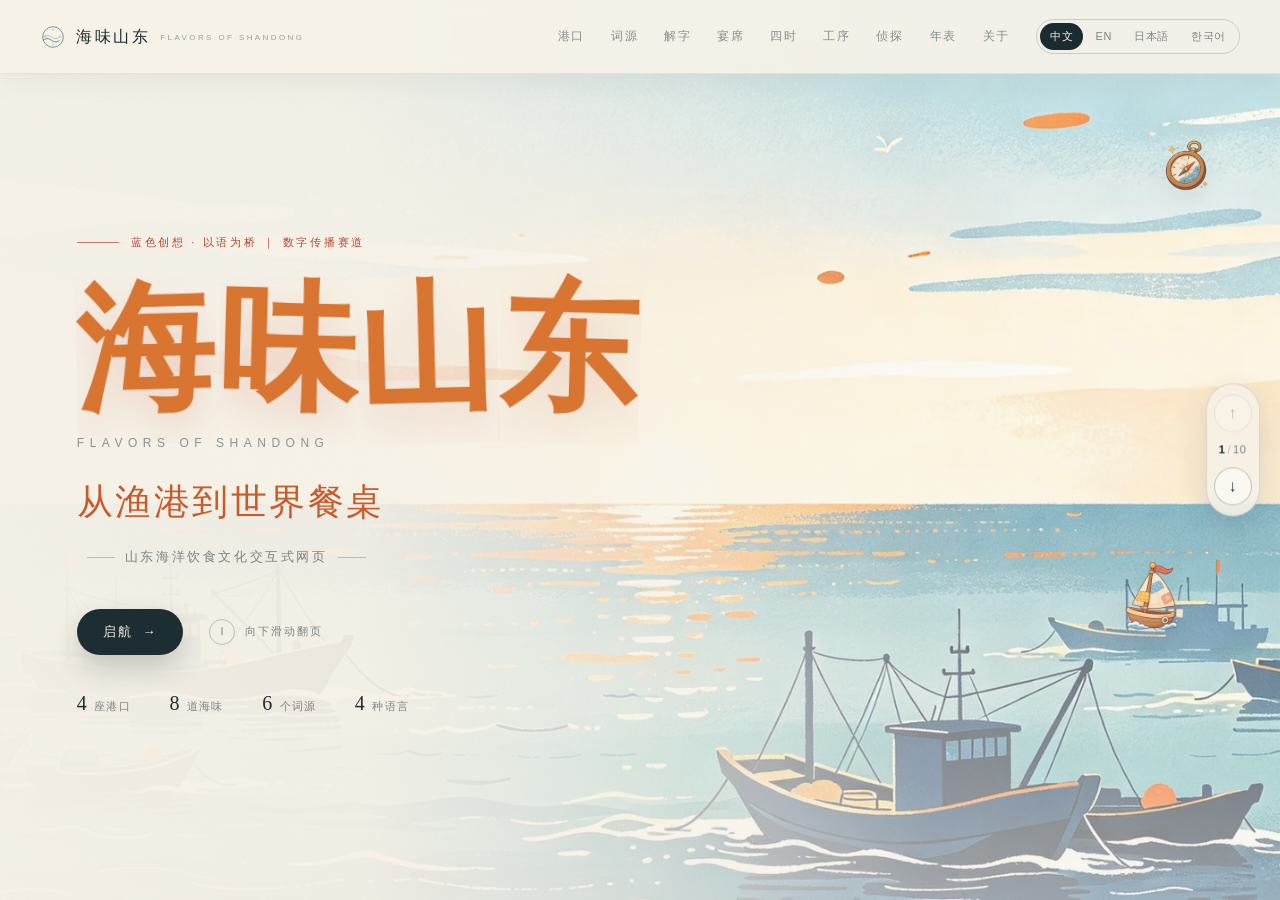
==== commit 545ea79d: "v30：团队区补成员名单（四语）" ====
--- a/index.html
+++ b/index.html
@@ -30,25 +30,25 @@
 <link rel="canonical" href="__SITE_URL__/">
 
 <link rel="icon" href="data:image/svg+xml,%3Csvg xmlns='http://www.w3.org/2000/svg' viewBox='0 0 64 64'%3E%3Crect width='64' height='64' rx='14' fill='%23071b26'/%3E%3Ccircle cx='32' cy='30' r='17' fill='none' stroke='%2379cfd6' stroke-width='1.5'/%3E%3Cpath d='M12 40c6-5 12-5 20 0s14 5 20 0' fill='none' stroke='%23e7f3f2' stroke-width='1.6'/%3E%3Ctext x='32' y='37' font-size='18' text-anchor='middle' fill='%23e7f3f2' font-family='serif'%3E海%3C/text%3E%3C/svg%3E">
-<link rel="preload" as="image" href="assets/img/hero-bg.webp">-
-  <link rel="preload" as="image" href="assets/img/lex-bg.webp">-
-  <link rel="preload" as="image" href="assets/img/card-frame.webp">-
-  <link rel="stylesheet" href="css/base.css?v=28">
-<link rel="stylesheet" href="css/sections.css?v=28">
-<link rel="stylesheet" href="css/deck.css?v=28">
-<link rel="stylesheet" href="css/art.css?v=28">
-<link rel="stylesheet" href="css/v10.css?v=28">
-<link rel="stylesheet" href="css/v11.css?v=28">
-<link rel="stylesheet" href="css/v12.css?v=28">
-<link rel="stylesheet" href="css/v13.css?v=28">
-<link rel="stylesheet" href="css/v14.css?v=28">
-<link rel="stylesheet" href="css/v15.css?v=28">
-<link rel="stylesheet" href="css/v19.css?v=28">
-<link rel="stylesheet" href="css/v23.css?v=28">
-<link rel="stylesheet" href="css/v25.css?v=28">
+<link rel="preload" as="image" href="assets/img/hero-bg.webp">
+
+  <link rel="preload" as="image" href="assets/img/lex-bg.webp">
+
+  <link rel="preload" as="image" href="assets/img/card-frame.webp">
+
+  <link rel="stylesheet" href="css/base.css?v=30">
+<link rel="stylesheet" href="css/sections.css?v=30">
+<link rel="stylesheet" href="css/deck.css?v=30">
+<link rel="stylesheet" href="css/art.css?v=30">
+<link rel="stylesheet" href="css/v10.css?v=30">
+<link rel="stylesheet" href="css/v11.css?v=30">
+<link rel="stylesheet" href="css/v12.css?v=30">
+<link rel="stylesheet" href="css/v13.css?v=30">
+<link rel="stylesheet" href="css/v14.css?v=30">
+<link rel="stylesheet" href="css/v15.css?v=30">
+<link rel="stylesheet" href="css/v19.css?v=30">
+<link rel="stylesheet" href="css/v23.css?v=30">
+<link rel="stylesheet" href="css/v25.css?v=30">
 </head>
 <body class="deck">
 
@@ -376,7 +376,9 @@
         <p class="footer-kicker">03 · TEAM</p>
         <h3 data-i18n="about_team_title"></h3>
         <p data-i18n="about_team"></p>
-        <p class="muted" data-i18n="about_team2"></p>
+        <p class="muted" data-i18n="about_team2"></p>+
+        <p class="muted" data-i18n="about_members"></p>
         <button class="btn btn-ghost btn-small" type="button" data-open-ai>
           <span data-i18n="about_ai_btn"></span>
         </button>
@@ -408,14 +410,14 @@
   </div>
 </div>
 
-<script src="js/i18n.js?v=28"></script>
-<script src="js/data.js?v=28"></script>
-<script src="js/main.js?v=28"></script>
-<script src="js/deck.js?v=28"></script>
-<script src="js/art.js?v=28"></script>
-<script src="js/v10.js?v=28"></script>
-<script src="js/v11.js?v=28"></script>
-<script src="js/v12.js?v=28"></script>
-<script src="js/boot.js?v=28"></script>
+<script src="js/i18n.js?v=30"></script>
+<script src="js/data.js?v=30"></script>
+<script src="js/main.js?v=30"></script>
+<script src="js/deck.js?v=30"></script>
+<script src="js/art.js?v=30"></script>
+<script src="js/v10.js?v=30"></script>
+<script src="js/v11.js?v=30"></script>
+<script src="js/v12.js?v=30"></script>
+<script src="js/boot.js?v=30"></script>
 </body>
 </html>
--- a/css/v25.css
+++ b/css/v25.css
@@ -83,3 +83,25 @@
   border-top: 1px dashed rgba(27, 44, 49, .16);
   line-height: 1.6;
 }
+
+/* ---------- 统一对齐：标题、四种叫法、故事三段各从同一高度开始 ---------- */
+body.deck .lex-back {
+  justify-content: flex-start;
+}
+body.deck .lex-back-top {
+  flex: 0 0 auto;
+  min-height: 2.3em;
+}
+body.deck .lex-forms {
+  flex: 0 0 auto;
+  min-height: 8.6em; /* 预留 5 行，让下面故事从同一高度开始 */
+}
+body.deck .lex-story {
+  margin-top: .6em;
+}
+
+
+@media (max-width: 860px) {
+  body.deck .lex-back-top { min-height: 0; }
+  body.deck .lex-forms { min-height: 0; }
+}
